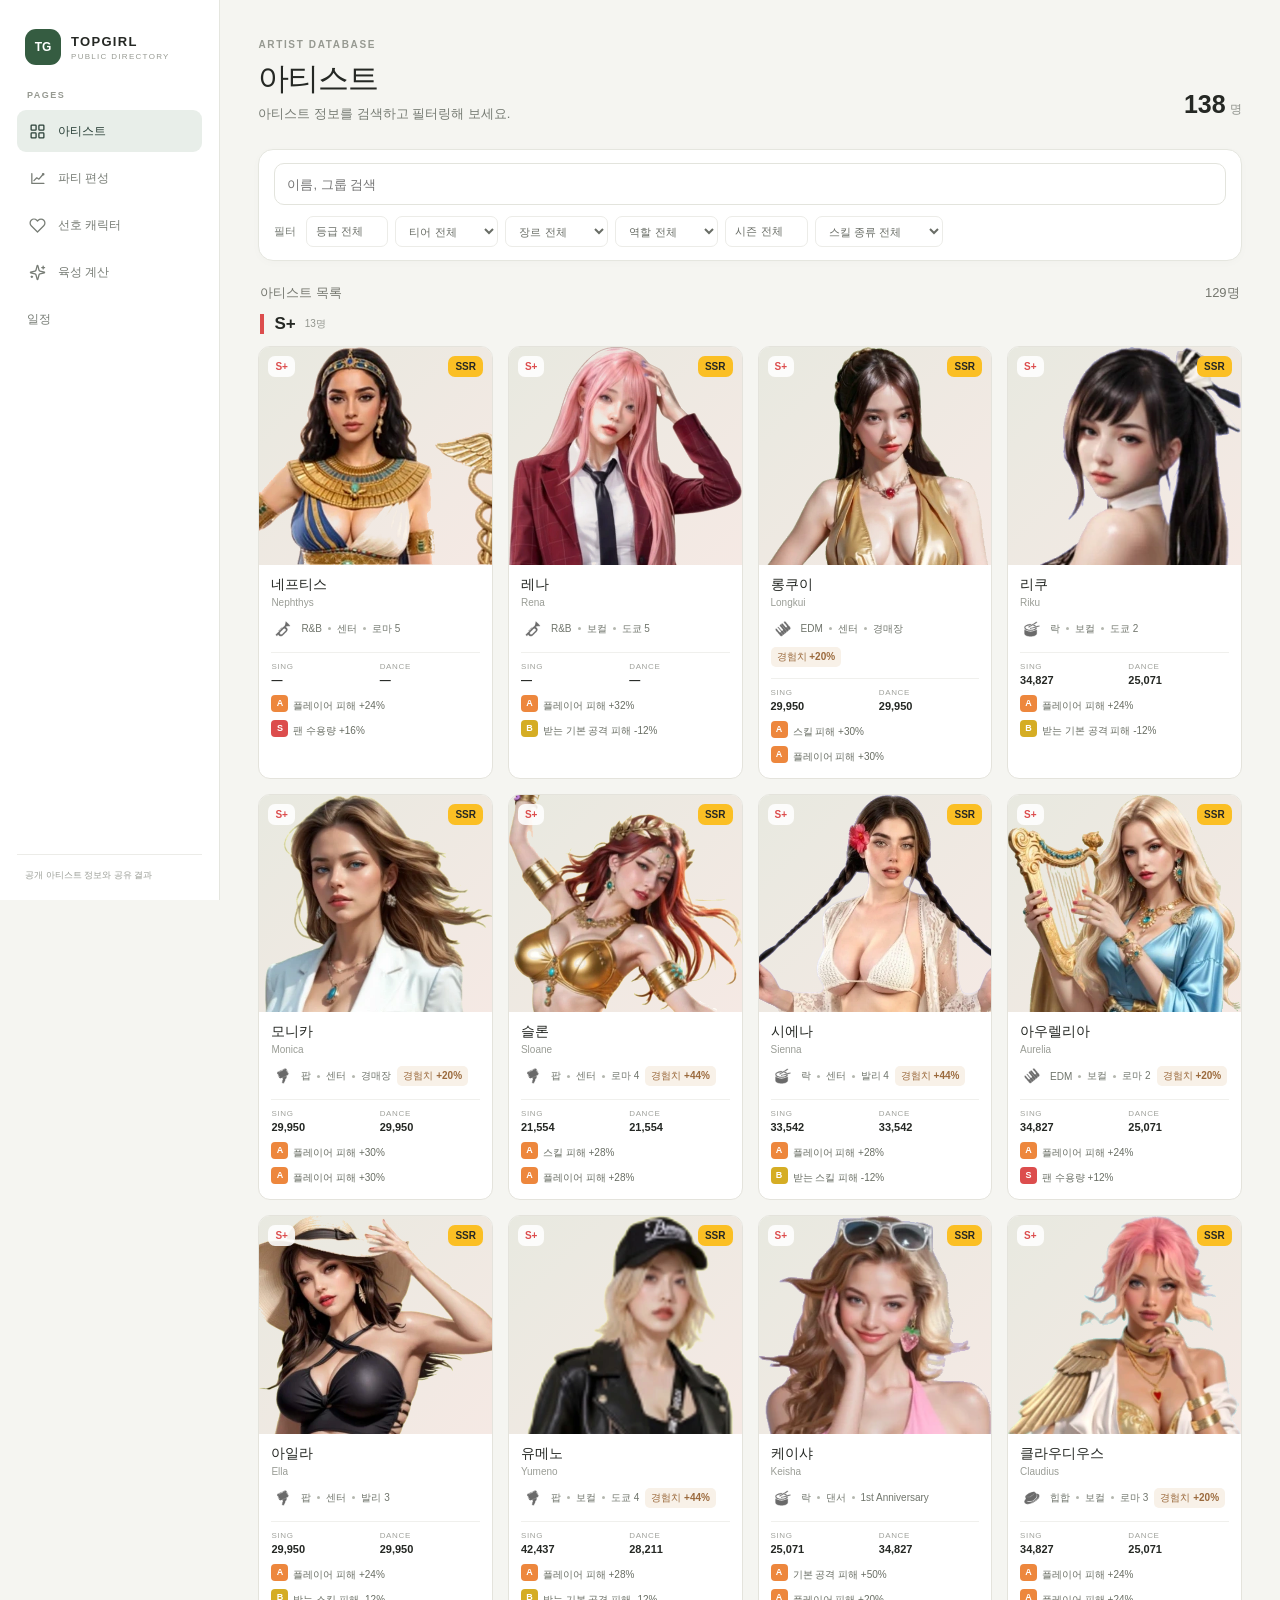
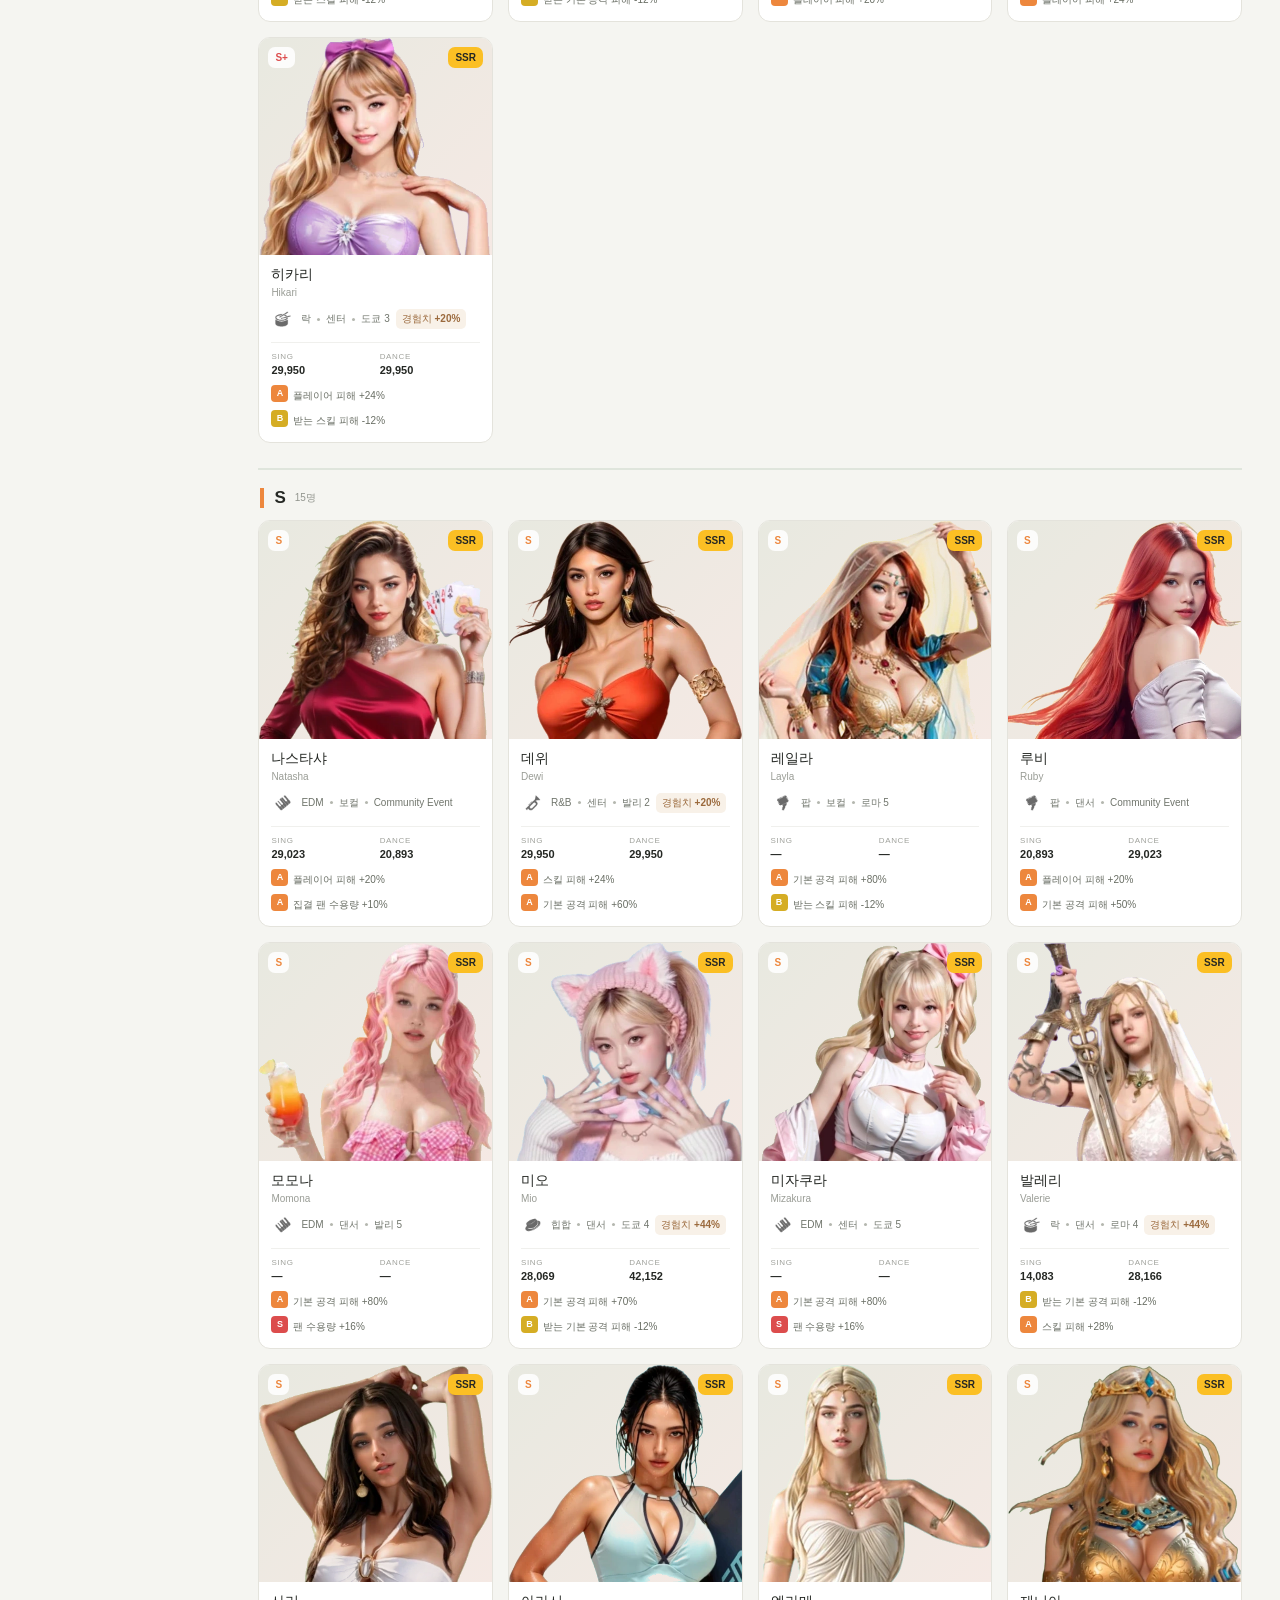
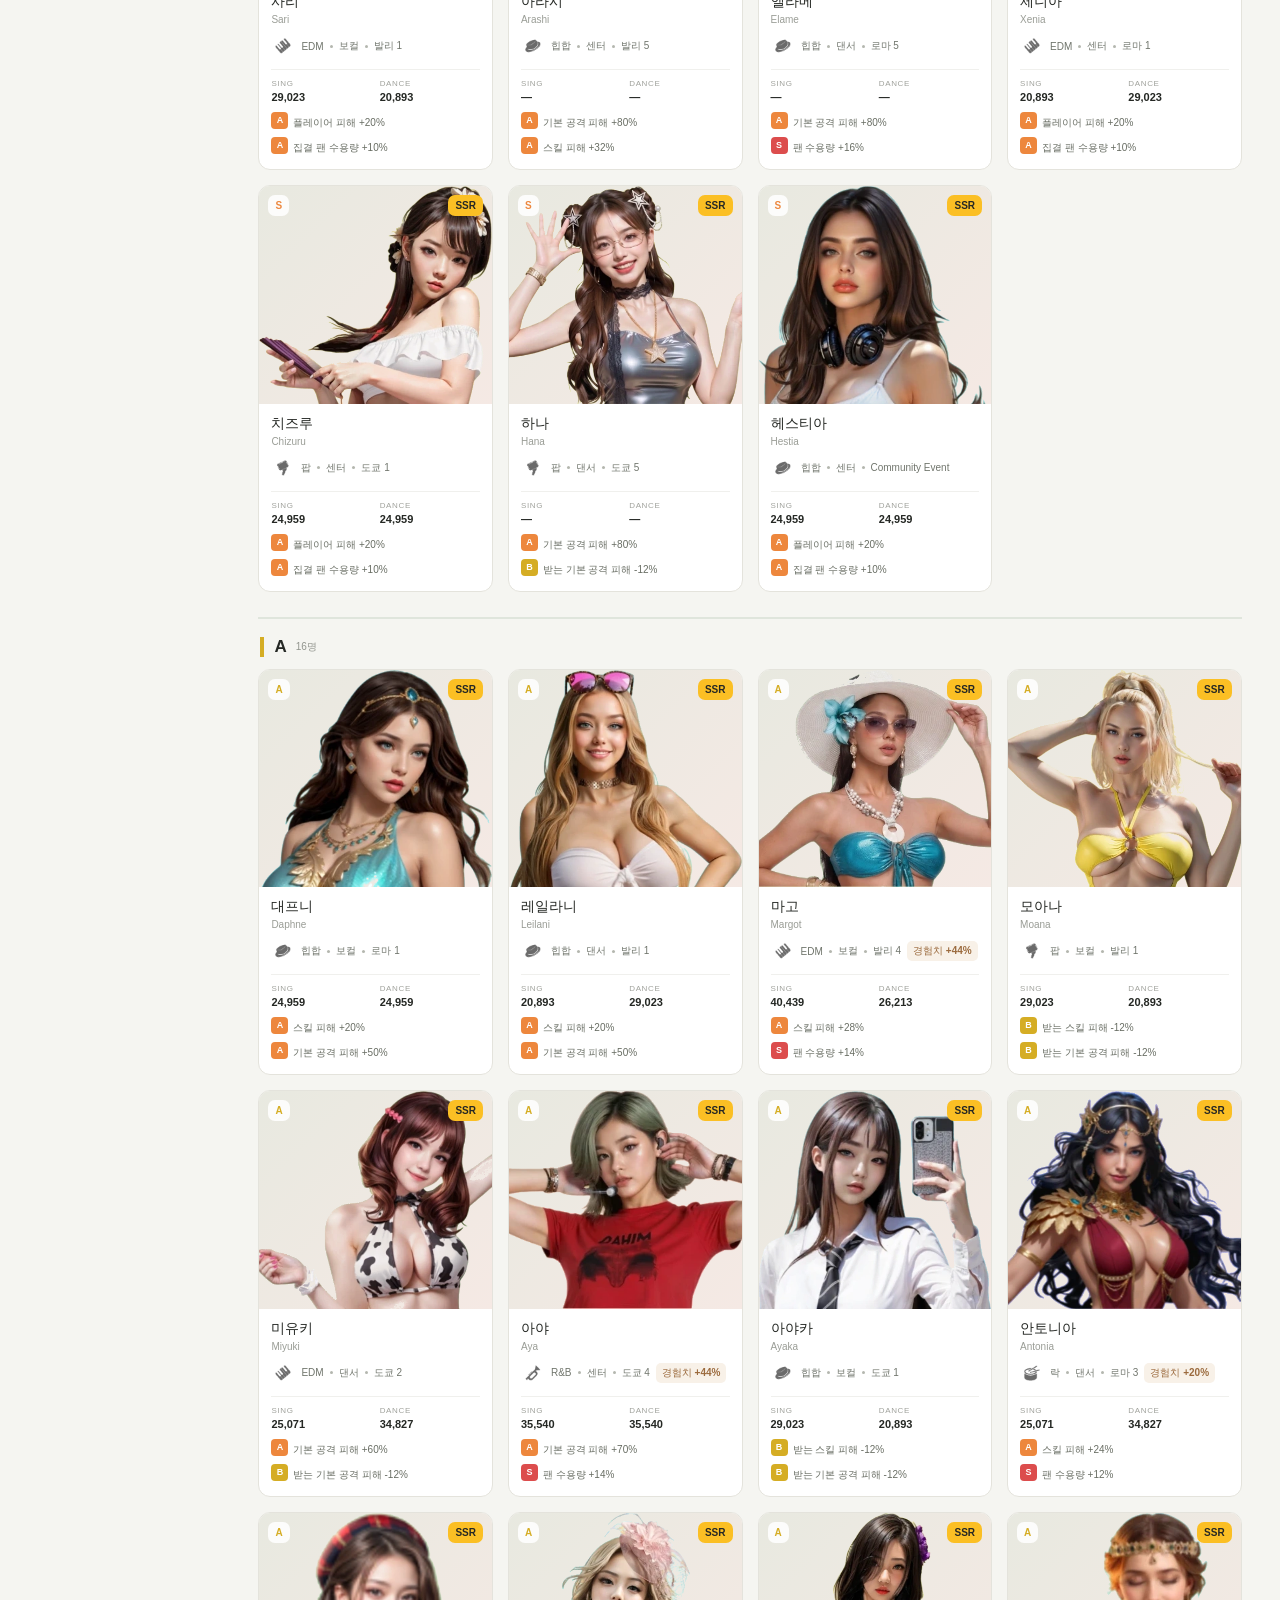
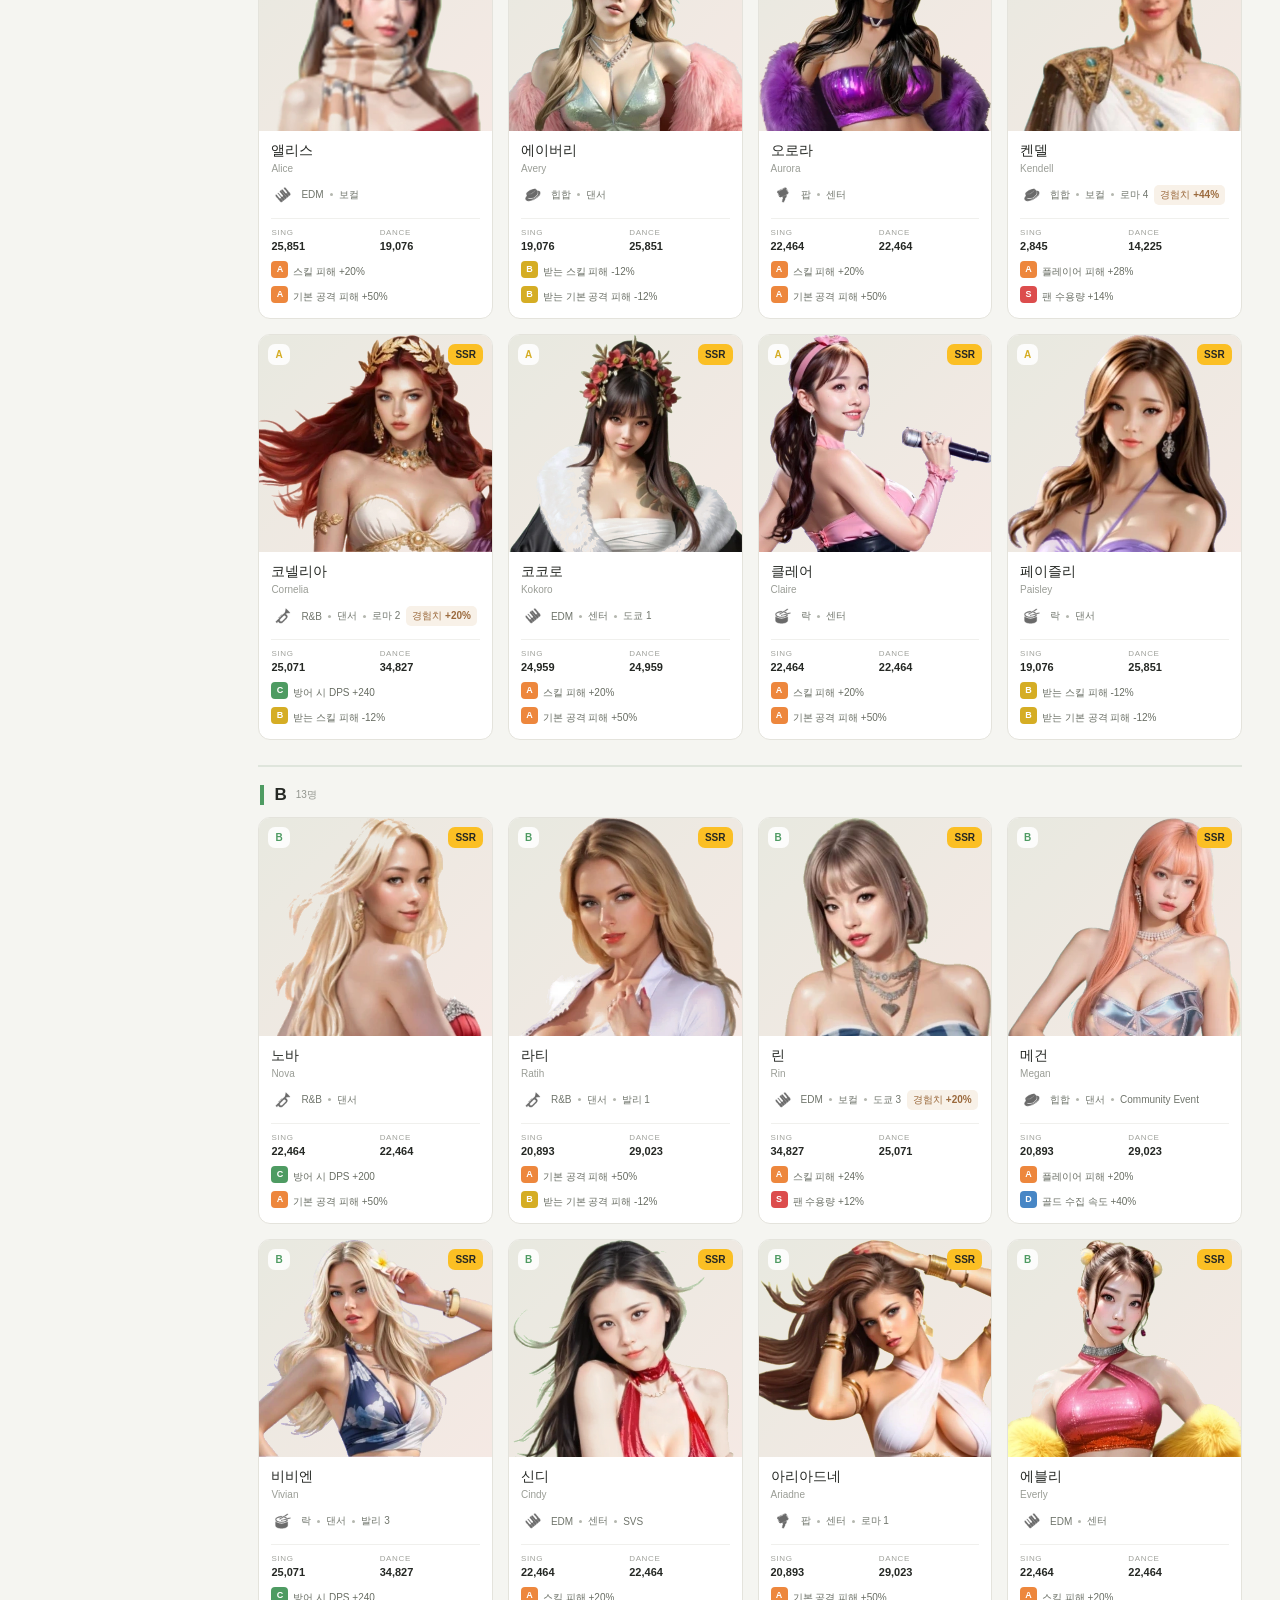
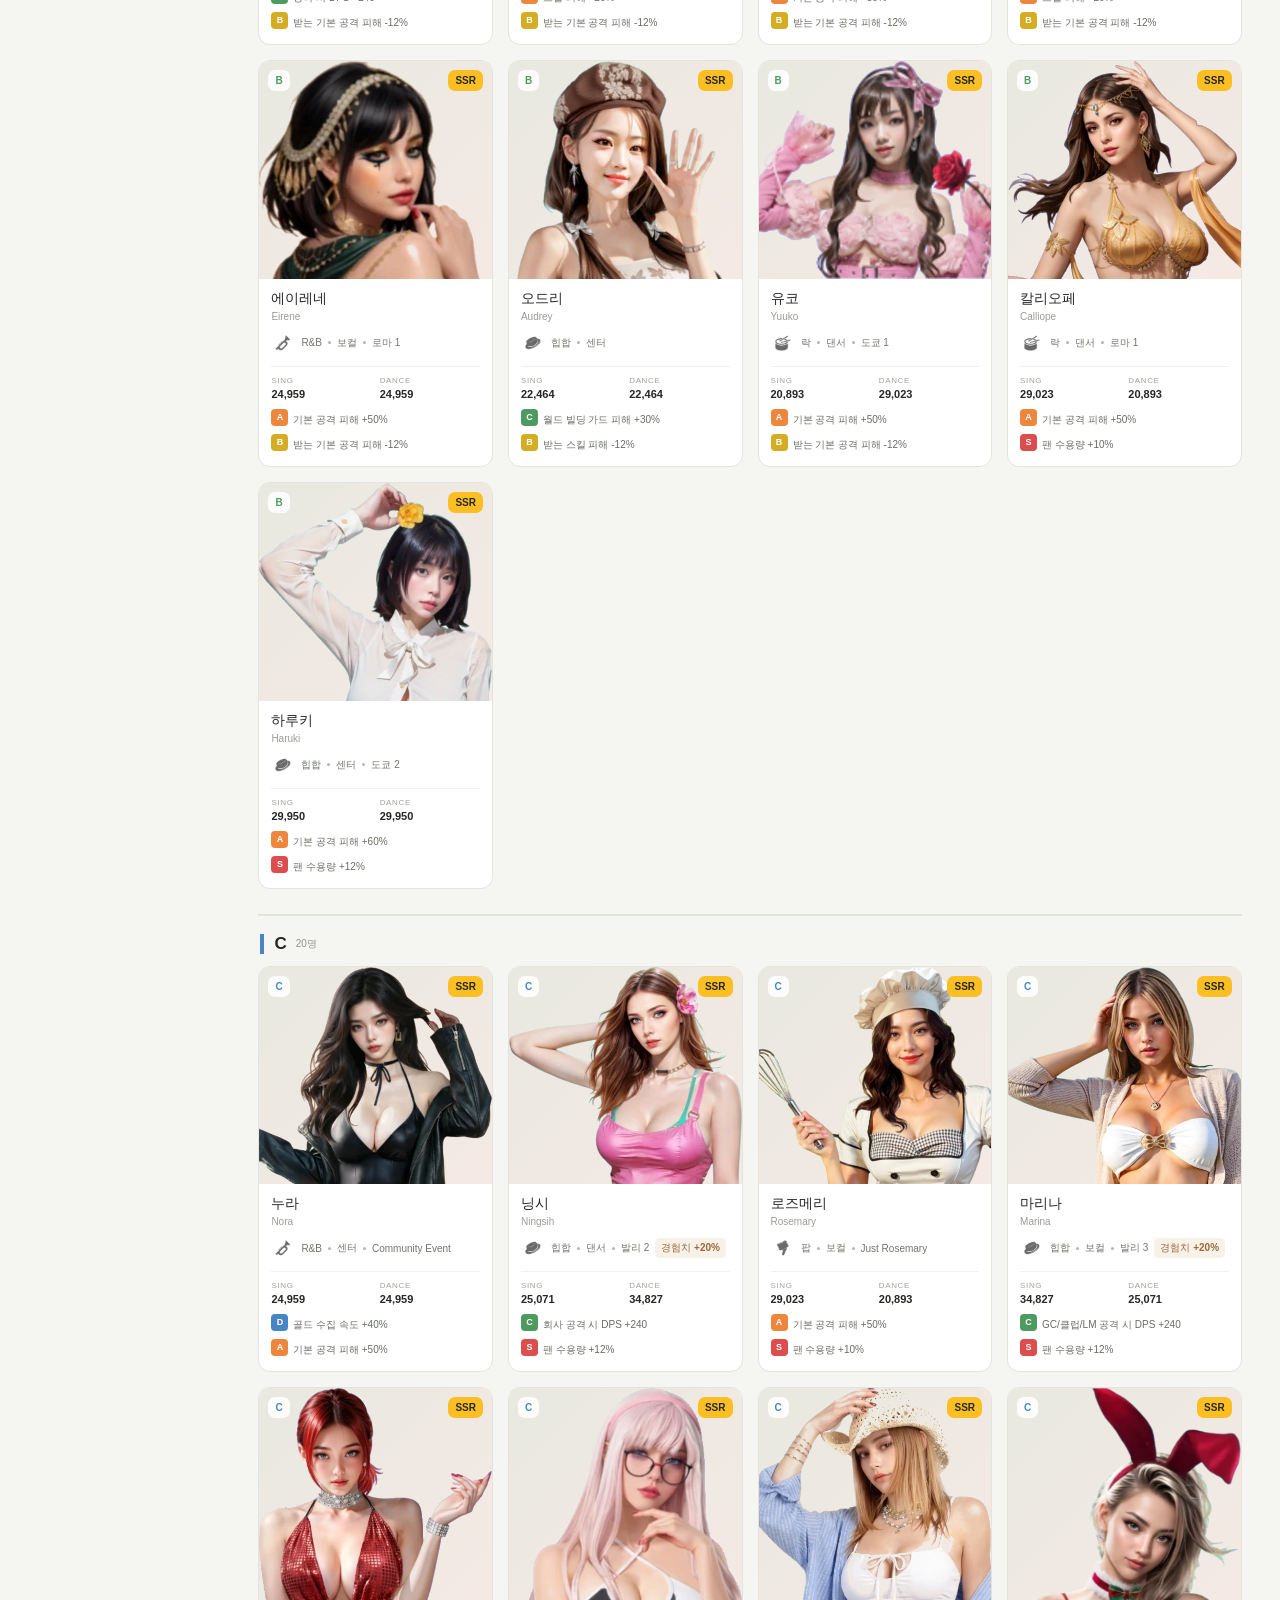
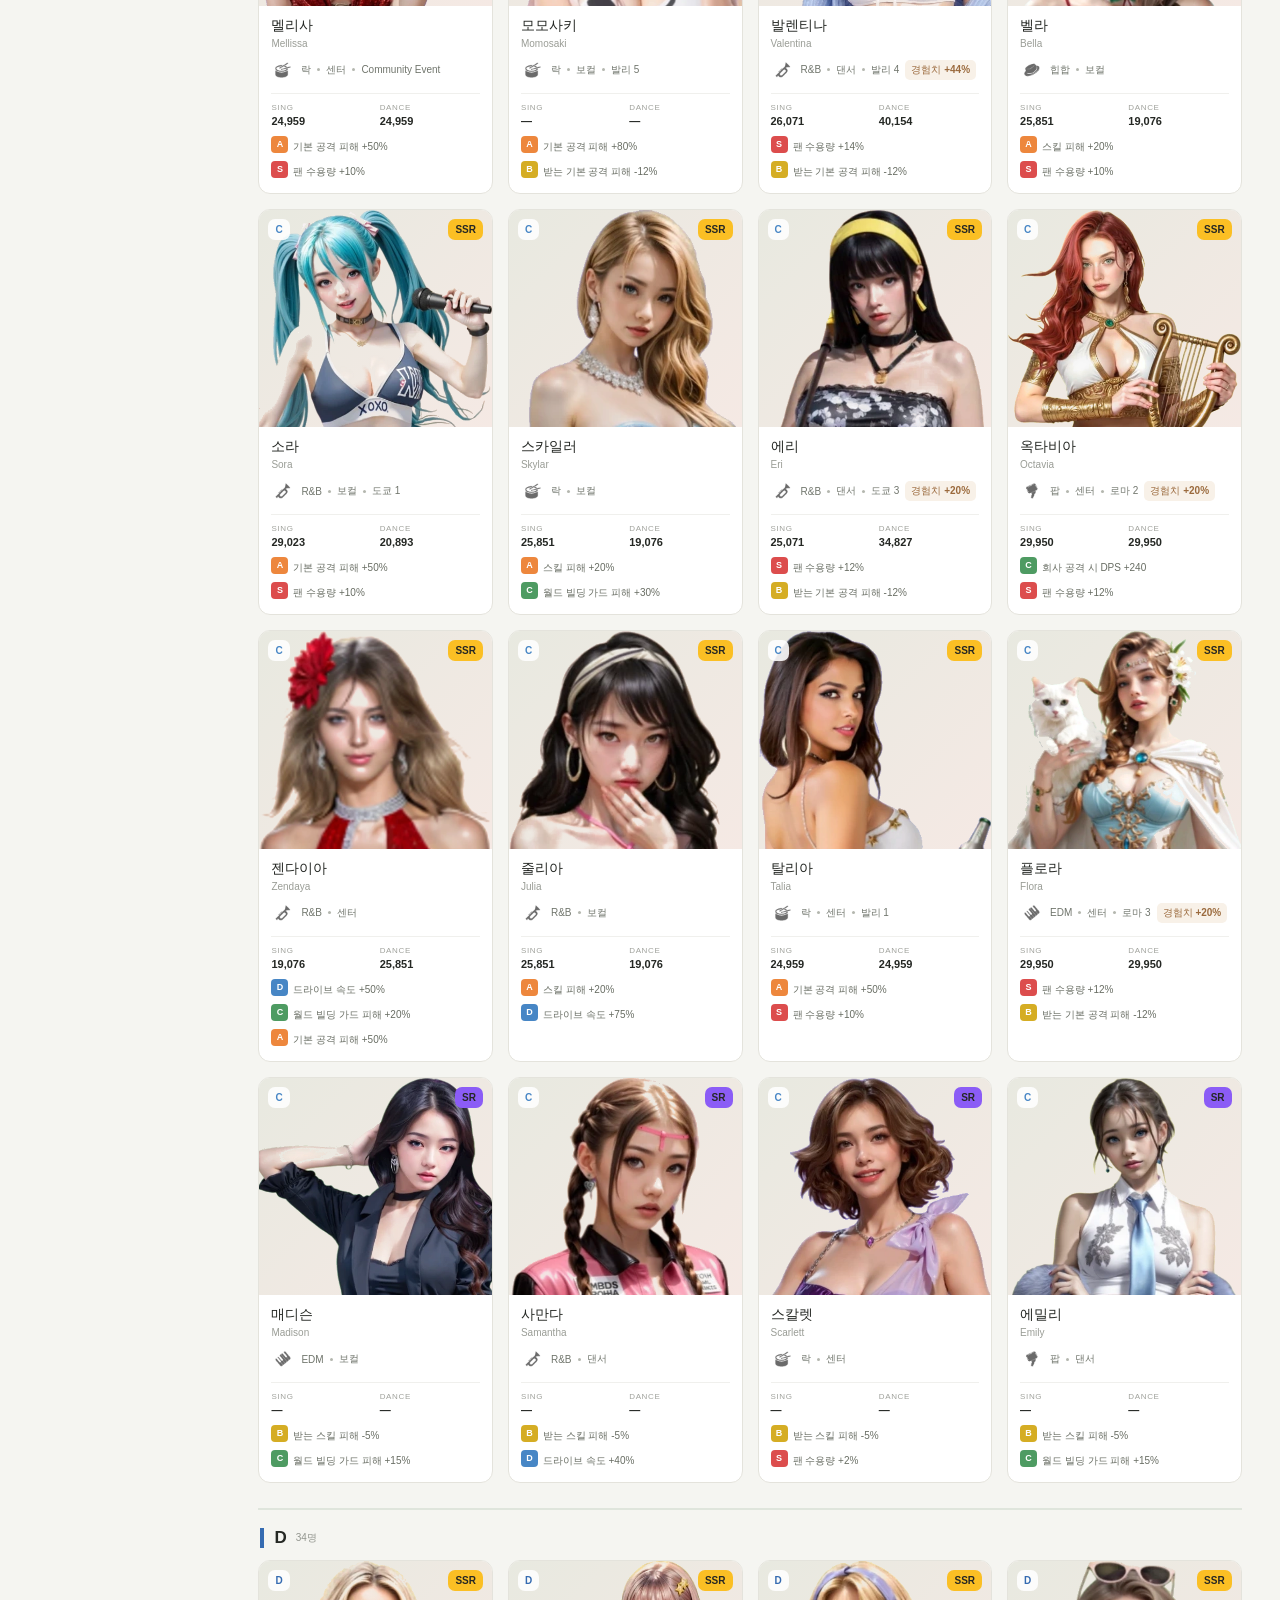
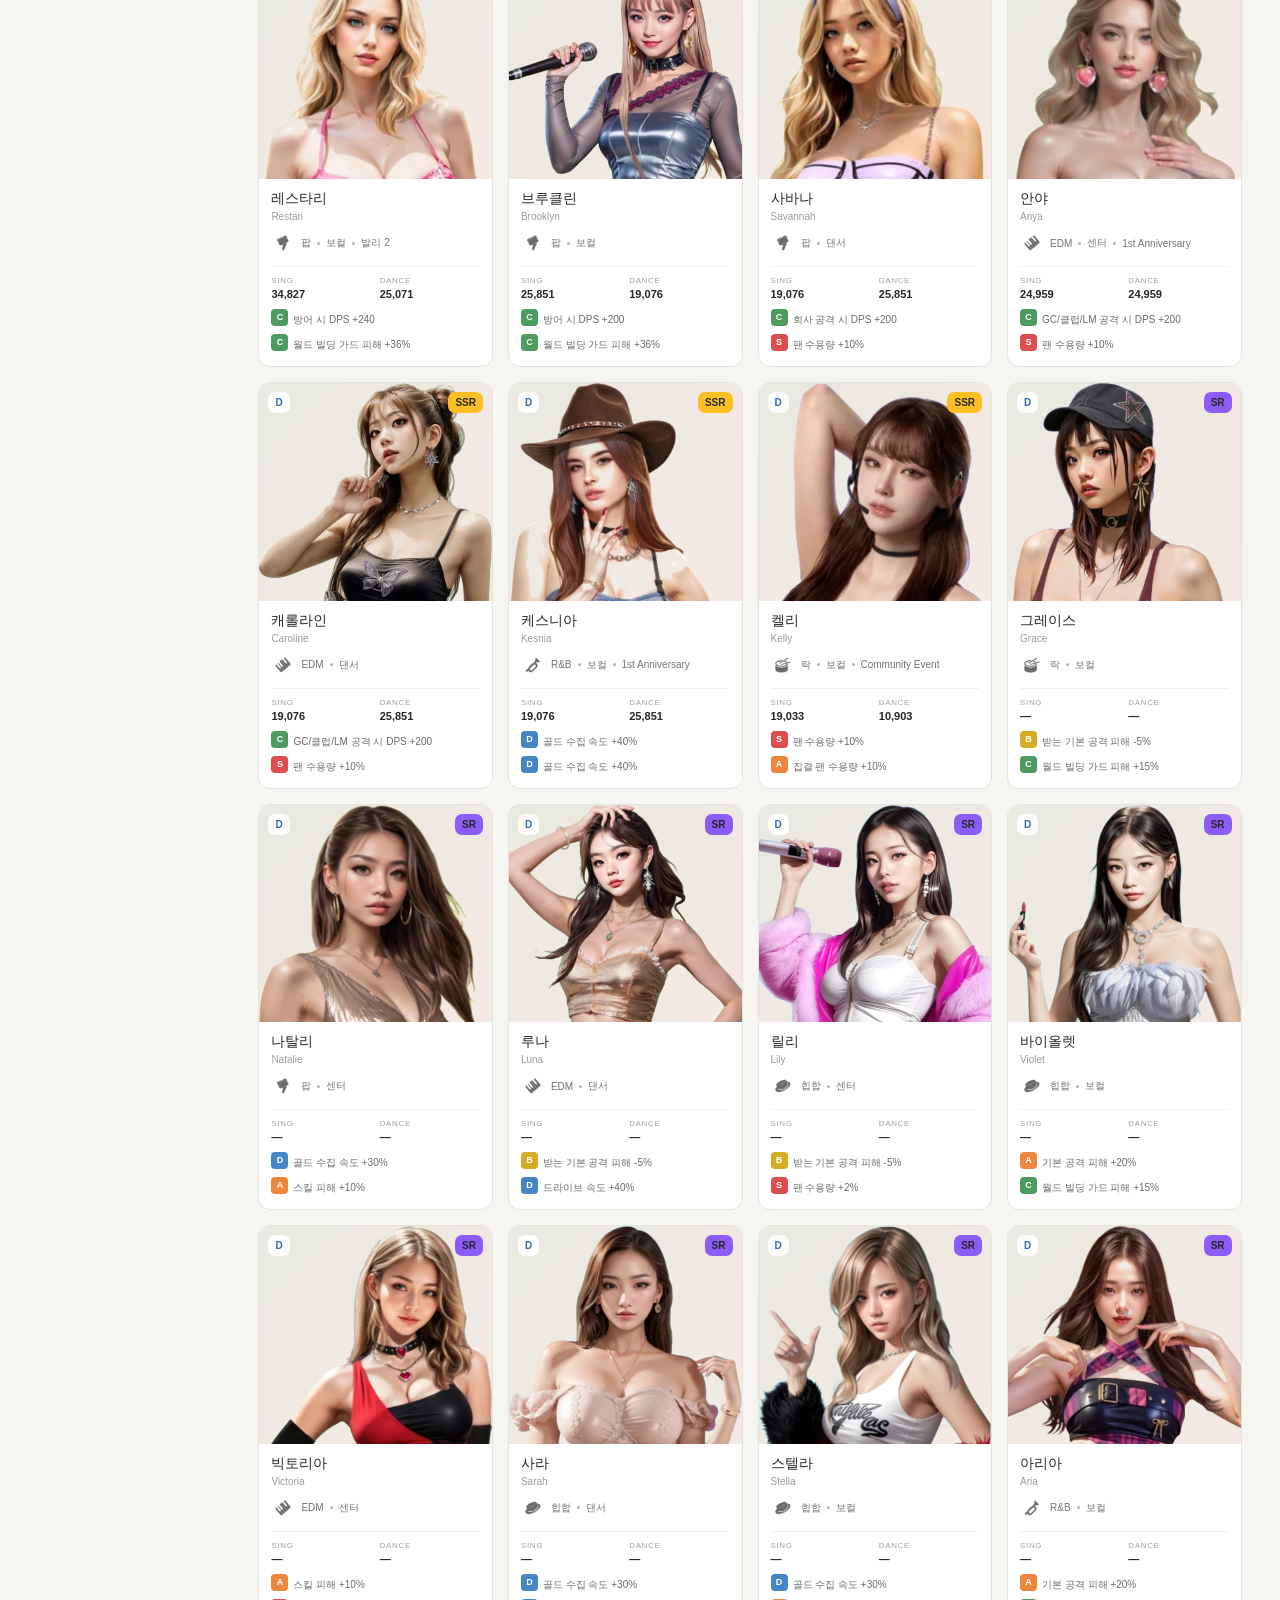
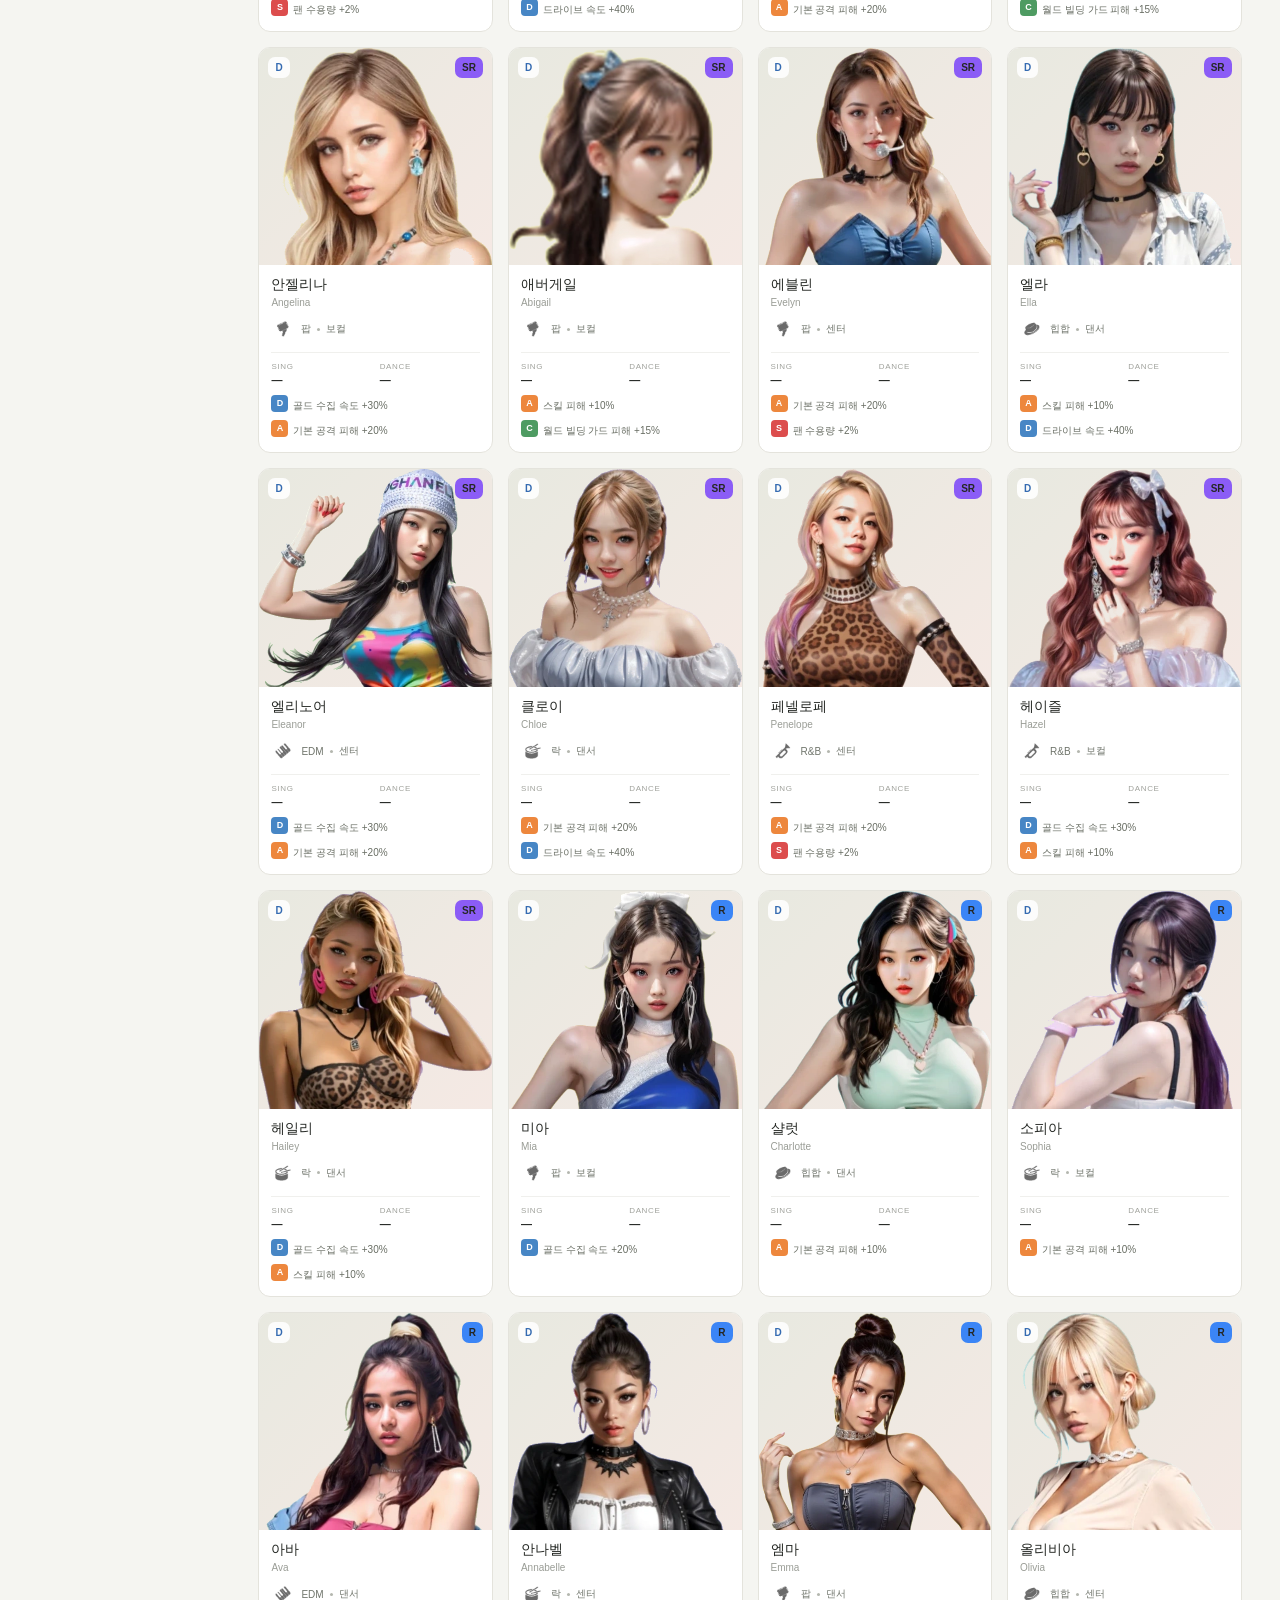
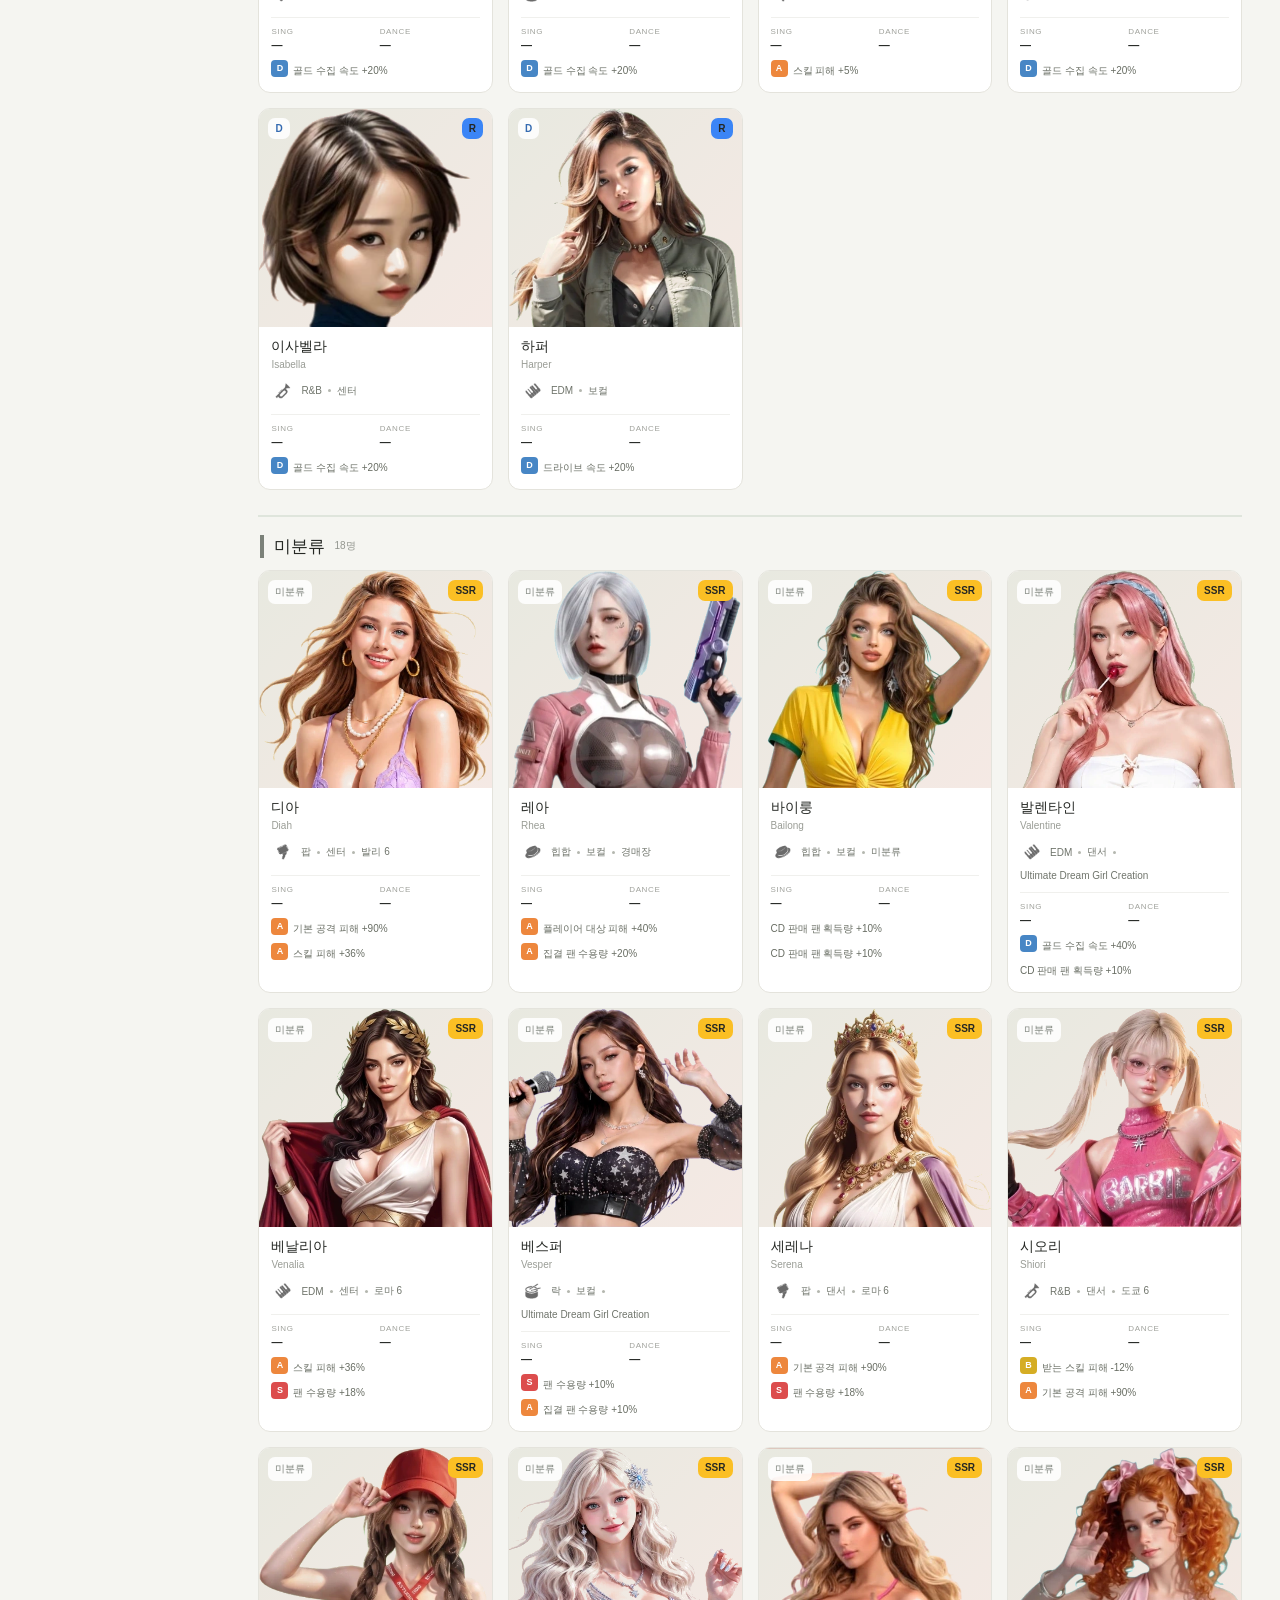
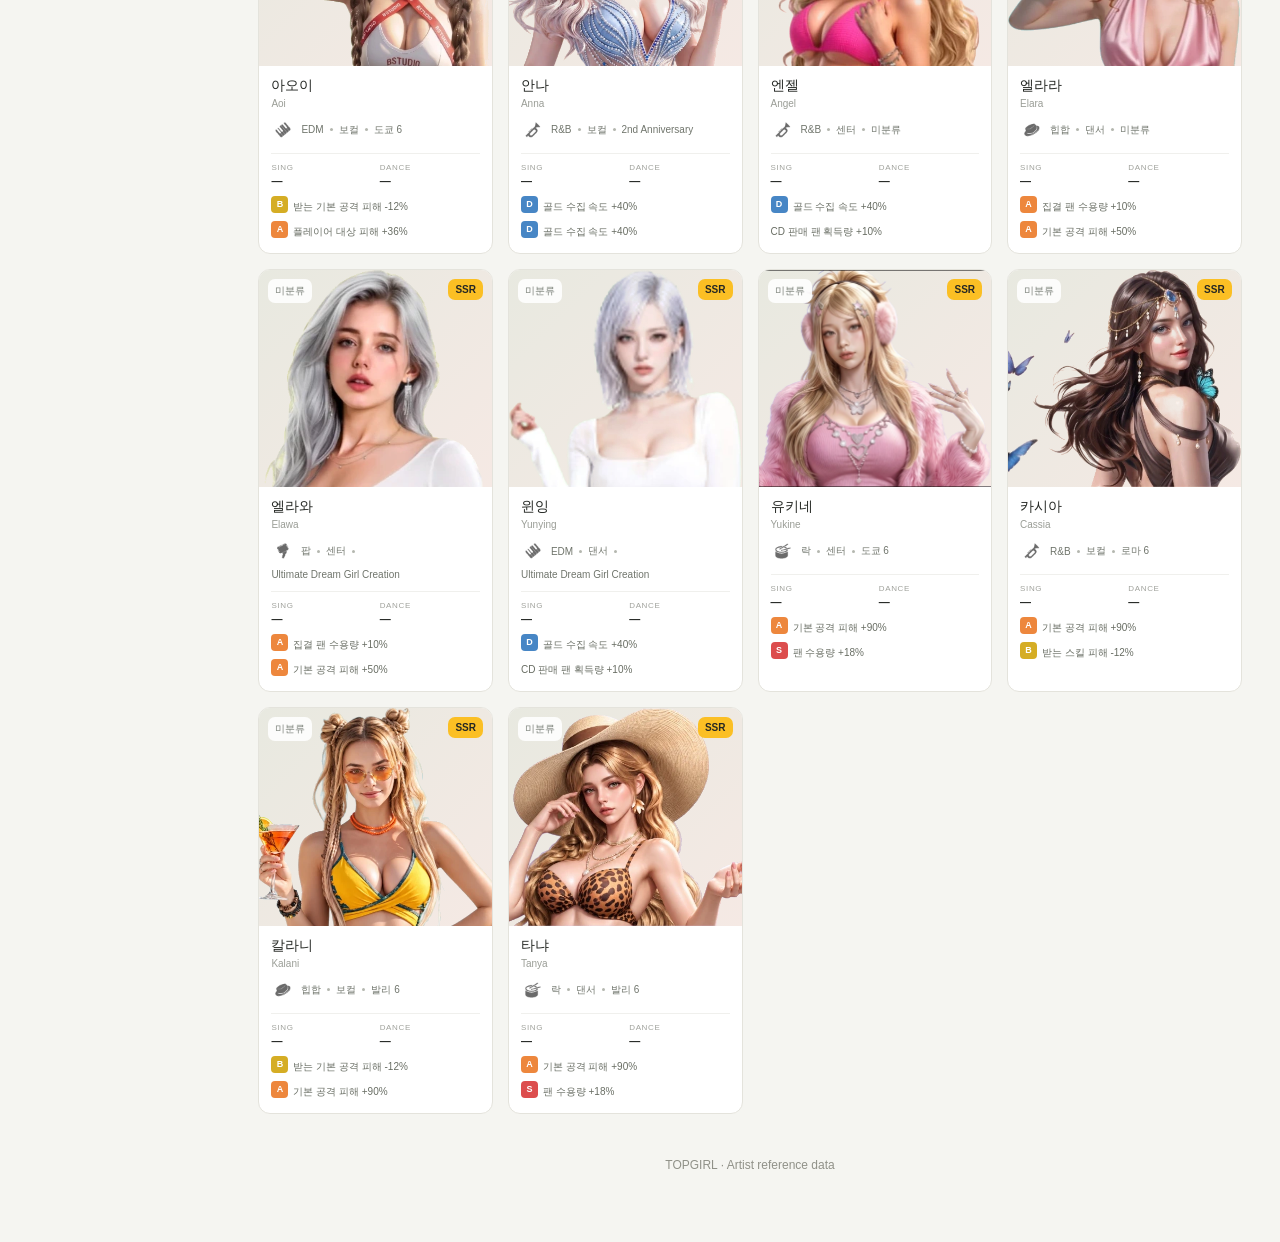
==== index.html @ cf44fccf "Publish read-only event calendar" ====
<!doctype html>
<html lang="ko">
<head>
  <meta charset="utf-8">
  <meta name="viewport" content="width=device-width, initial-scale=1">
  <meta name="theme-color" content="#f5f5f1">
  <title>TOPGIRL · Artist Database</title>
  <link rel="stylesheet" href="./navigation.css">
  <style>
    :root{font-family:Arial,"Malgun Gothic","Apple SD Gothic Neo",sans-serif;color:#252824;background:#f5f5f1;font-synthesis:none}*{box-sizing:border-box}body{margin:0}.shell{max-width:1420px;margin:auto;padding:0 34px 70px}.topbar{height:72px;position:sticky;top:0;z-index:10;background:#fffffff2;backdrop-filter:blur(14px);border-bottom:1px solid #e5e6df;display:flex;align-items:center;justify-content:space-between}.brand{display:flex;gap:11px;align-items:center;color:inherit;text-decoration:none}.mark{display:grid;place-items:center;width:37px;height:37px;border-radius:12px;background:#355c41;color:white;font-weight:800}.brand b{display:block;font-size:14px;letter-spacing:1.6px}.brand small{display:block;color:#989b93;font-size:9px;letter-spacing:1.8px;margin-top:2px}.tag{color:#777c74;font-size:11px}.heading{display:flex;align-items:end;justify-content:space-between;padding:39px 0 26px}.eyebrow{color:#969991;font-size:10px;letter-spacing:1.65px;font-weight:700}h1{font-size:31px;letter-spacing:-1.2px;margin:8px 0 5px}.sub{margin:0;color:#777c74;font-size:13px}.count{font-size:12px;color:#8f928c;padding-bottom:4px}.count b{font-size:25px;color:#252824;margin-right:4px}.filters{background:white;border:1px solid #e5e6df;border-radius:15px;padding:13px 15px;box-shadow:0 2px 10px #1a281c05}.search{height:42px;width:100%;padding:0 12px;border:1px solid #e3e4dd;border-radius:10px;color:#343831;font:inherit;font-size:13px}.filter-row{display:flex;align-items:center;gap:7px;flex-wrap:wrap;margin-top:11px}.filter-title{color:#777c75;font-size:11px;margin-right:3px}.filter-select{min-height:31px;padding:0 24px 0 9px;border:1px solid #ecece8;border-radius:7px;background:#fff;color:#696d66;font:inherit;font-size:11px;max-width:180px}.filter-select.has-value{border-color:#bccbc0;background:#f7faf7;color:#345e40}.multi{position:relative}.multi summary{list-style:none;cursor:pointer;min-height:31px;padding:7px 24px 6px 9px;border:1px solid #ecece8;border-radius:7px;background:white;color:#696d66;font-size:11px;white-space:nowrap}.multi summary::-webkit-details-marker{display:none}.multi[open] summary,.multi.changed summary{border-color:#bccbc0;background:#f7faf7;color:#345e40}.menu{position:absolute;top:36px;left:0;z-index:5;width:205px;max-height:340px;overflow:auto;padding:8px;background:white;border:1px solid #e5e6df;border-radius:10px;box-shadow:0 10px 25px #20282020}.menu-head{display:flex;justify-content:space-between;align-items:center;padding:4px 4px 8px;border-bottom:1px solid #eee;color:#777;font-size:11px}.menu-head button{border:0;background:none;color:#55745b;font:inherit;cursor:pointer}.menu label{display:flex;gap:8px;align-items:center;padding:7px 5px;font-size:12px;cursor:pointer}.menu input{accent-color:#446e4b}.dot{width:8px;height:8px;border-radius:50%}.results{display:flex;justify-content:space-between;color:#75776f;font-size:13px;padding:23px 2px 12px}.tier-section+.tier-section{margin-top:25px;padding-top:18px;border-top:2px solid #dfe5dc}.tier-title{display:flex;align-items:center;gap:9px;margin:0 2px 12px;padding-left:10px;border-left:4px solid var(--tier);font-size:17px}.tier-title small{font-size:10px;color:#92958e;font-weight:400}.grid{display:grid;grid-template-columns:repeat(4,minmax(0,1fr));gap:12px}.card{cursor:pointer;overflow:hidden;border:1px solid #e4e3dc;border-radius:12px;background:#fff;transition:transform .16s,box-shadow .16s}.card:hover{transform:translateY(-2px);box-shadow:0 7px 18px #26352b18}.portrait{height:178px;position:relative;background:linear-gradient(135deg,#e8e9e0,#f5e9e4);display:grid;place-items:center;overflow:hidden}.portrait img{width:100%;height:100%;object-fit:cover;object-position:center 30%}.placeholder{font-size:52px;font-weight:700;color:#7c8577}.picture-badges{position:absolute;left:9px;top:9px;right:9px;display:flex;justify-content:space-between;align-items:start}.badge{font-size:10px;font-weight:700;padding:5px 7px;border-radius:7px;background:#ffffffdf;color:#42483f}.rank{color:#252724}.info{padding:11px 12px 13px}.name{font-weight:750;font-size:14px;margin:0}.english{color:#9a9d96;font-size:10px;margin-top:3px}.meta{display:flex;flex-wrap:wrap;gap:6px;align-items:center;margin-top:9px;color:#70756c;font-size:10px}.meta i{width:3px;height:3px;border-radius:50%;background:#b4b7af}.meta .exp-bonus{color:#9b6a3d;font-weight:600;background:#f8f1e8;padding:3px 6px;border-radius:5px;white-space:nowrap}.stats{display:grid;grid-template-columns:1fr 1fr;gap:8px;margin-top:11px;padding-top:9px;border-top:1px solid #f0f0ed}.stats small,.stats b{display:block}.stats small{font-size:8px;color:#a0a29c;letter-spacing:.08em}.stats b{font-size:11px;margin-top:3px}.skills{min-height:0;margin-top:7px;color:#686d63;font-size:10px;line-height:1.45}.skills span{display:block;margin-top:4px}.empty,.loading,.error{padding:60px 10px;text-align:center;color:#76786f}.modal{position:fixed;inset:0;background:#151a166e;display:none;place-items:center;padding:20px;z-index:20;backdrop-filter:blur(3px)}.modal.open{display:grid}.dialog{position:relative;background:white;border-radius:18px;max-width:520px;width:100%;max-height:90vh;overflow:auto;padding:24px;box-shadow:0 18px 70px #131f1738}.detail-hero{display:flex;align-items:center;gap:12px;padding:8px 25px 18px 0;border-bottom:1px solid #e4e3dc}.detail-hero .portrait{width:58px;height:58px;flex:none;border-radius:50%}.detail .english{font-size:11px}.detail{min-width:0}.detail h2{font-size:21px;margin:5px 0 1px}.detail-rank{margin-left:auto;border-radius:7px;padding:6px 9px;font-size:11px;font-weight:800}.close{position:absolute;right:15px;top:15px;border:0;background:#f2f3ef;width:33px;height:33px;border-radius:50%;font-size:19px;cursor:pointer;z-index:1}.detail-grid{display:grid;grid-template-columns:repeat(3,1fr);gap:9px;margin:16px 0}.detail-item{background:#f7f7f4;border-radius:8px;padding:9px}.detail-item small,.detail-item b{display:block}.detail-item small{font-size:9px;color:#92958e}.detail-item b{font-size:11px;margin-top:5px;overflow-wrap:anywhere}.detail-skills h3{font-size:12px;margin:17px 0 8px}.skill-row{padding:9px 0;border-top:1px solid #f0f0ed;font-size:11px}.skill-row small{display:block;color:#969991;font-size:9px;margin-top:5px}.footer{text-align:center;color:#909188;font-size:12px;margin-top:44px}@media(max-width:850px){.grid{grid-template-columns:repeat(3,minmax(0,1fr))}.portrait{height:165px}}@media(max-width:580px){.shell{padding:0 16px 50px}.topbar{height:68px}.tag{font-size:10px}.heading{padding:28px 0 20px}h1{font-size:29px}.filter-row{gap:6px}.grid{grid-template-columns:repeat(2,minmax(0,1fr));gap:9px}.portrait{height:152px}.info{padding:10px}.name{font-size:13px}.dialog{padding:18px}.detail-grid{grid-template-columns:repeat(2,1fr)}}
  </style>
  <style>
    .grid{gap:15px}
    .portrait{height:clamp(145px,17vw,225px)}
    .portrait img{object-position:center center}
    @media(min-width:1500px){.grid{grid-template-columns:repeat(5,minmax(0,1fr))}}
    @media(max-width:1180px){.grid{grid-template-columns:repeat(3,minmax(0,1fr))}}
    @media(max-width:600px){.grid{grid-template-columns:repeat(2,minmax(0,1fr));gap:9px}.portrait{height:clamp(138px,48vw,220px)}}
  </style>
<style>.meta .genre-icon{width:24px;height:24px;object-fit:contain;filter:brightness(0) saturate(100%) opacity(.62);flex:none}.detail-genre{display:flex;align-items:center;gap:8px}.detail-genre img{width:28px;height:28px;object-fit:contain;filter:brightness(0) saturate(100%) opacity(.62);flex:none}.skill-line{display:flex!important;align-items:center;gap:5px;line-height:17px}.skill-line>span{line-height:17px}.skill-tier{display:inline-grid;place-items:center;align-self:center;flex:0 0 17px;min-width:17px;width:17px;height:17px;margin:0;padding:0;border-radius:4px;color:#fff;font-size:9px;line-height:1;font-weight:800}.skill-row>b{display:flex;align-items:center;gap:6px}</style></head>
<body>
  <div class="pages-layout">
  <aside class="pages-sidebar"><a class="pages-brand" href="./"><span class="pages-brand-mark">TG</span><span><b>TOPGIRL</b><small>PUBLIC DIRECTORY</small></span></a><div class="pages-nav-label">PAGES</div><nav class="pages-nav" aria-label="페이지"><a class="active" href="./" aria-current="page"><span class="pages-nav-icon"><svg viewBox="0 0 24 24"><rect x="3" y="3" width="7" height="7" rx="1"/><rect x="14" y="3" width="7" height="7" rx="1"/><rect x="3" y="14" width="7" height="7" rx="1"/><rect x="14" y="14" width="7" height="7" rx="1"/></svg></span>아티스트</a><a href="./party-result.html"><span class="pages-nav-icon"><svg viewBox="0 0 24 24"><path d="M4 19V5M4 19h17M7 15l4-4 3 2 6-7"/><circle cx="20" cy="6" r="1"/></svg></span>파티 편성</a><a href="./favorites.html"><span class="pages-nav-icon"><svg viewBox="0 0 24 24"><path d="M20.84 4.61a5.5 5.5 0 0 0-7.78 0L12 5.67l-1.06-1.06a5.5 5.5 0 0 0-7.78 7.78l1.06 1.06L12 21.23l7.78-7.78 1.06-1.06a5.5 5.5 0 0 0 0-7.78z"/></svg></span>선호 캐릭터</a><a href="./level-plan.html"><span class="pages-nav-icon"><svg viewBox="0 0 24 24"><path d="M9.937 15.5A2 2 0 0 0 8.5 14.063l-6.135-1.582a.5.5 0 0 1 0-.962L8.5 9.936A2 2 0 0 0 9.937 8.5l1.582-6.135a.5.5 0 0 1 .963 0L14.063 8.5A2 2 0 0 0 15.5 9.937l6.135 1.581a.5.5 0 0 1 0 .964L15.5 14.063a2 2 0 0 0-1.437 1.437l-1.582 6.135a.5.5 0 0 1-.963 0zM20 3v4M22 5h-4M4 17v2M5 18H3"/></svg></span>육성 계산</a></nav><div class="pages-sidebar-note">공개 아티스트 정보와 공유 결과</div></aside>
  <main class="shell">
    <section class="heading"><div><div class="eyebrow">ARTIST DATABASE</div><h1>아티스트</h1><p class="sub">아티스트 정보를 검색하고 필터링해 보세요.</p></div><div class="count"><b id="count">—</b>명</div></section>
    <section class="filters" aria-label="아티스트 필터"><input class="search" id="query" type="search" placeholder="이름, 그룹 검색" aria-label="이름 또는 그룹 검색"><div class="filter-row"><span class="filter-title">필터</span><details class="multi" id="rank-filter"><summary>등급 전체</summary><div class="menu" id="rank-options"></div></details><select class="filter-select" id="tier"><option value="">티어 전체</option></select><select class="filter-select" id="genre"><option value="">장르 전체</option></select><select class="filter-select" id="role"><option value="">역할 전체</option></select><details class="multi" id="season-filter"><summary>시즌 전체</summary><div class="menu" id="season-options"></div></details><select class="filter-select" id="skill"><option value="">스킬 종류 전체</option></select></div></section>
    <div class="results"><span>아티스트 목록</span><span id="result-count"></span></div><div id="status" class="loading">목록을 불러오는 중…</div><div id="grid"></div>
    <footer class="footer">TOPGIRL · Artist reference data</footer>
  </main>
  <div class="modal" id="modal" role="dialog" aria-modal="true" aria-label="아티스트 정보"><article class="dialog" id="dialog"></article></div>
  </div>
  <script>
    const $=s=>document.querySelector(s);let artists=[];if(!document.querySelector('.pages-nav a[href="./calendar.html"]'))document.querySelector(".pages-nav")?.insertAdjacentHTML("beforeend",'<a href="./calendar.html">일정</a>');
    const tierOrder={"S+":0,S:1,A:2,B:3,C:4,D:5},rankOrder={UR:0,SSR:1,SR:2,R:3},tierColors={"S+":"#dc4d4d",S:"#ed873d",A:"#d5ad24",B:"#4e9b62",C:"#4786c5",D:"#356bb1"},rankColors={UR:"#ff6b6b",SSR:"#fbbf24",SR:"#8b5cf6",R:"#3b85f6"};
    const skillTiers={gold_gathering_speed_increase:"D",drive_speed_increase:"D",basic_attack_damage_reduction:"B",skill_damage_reduction:"B",conditional_dps:"C",skill_damage_increase:"A",world_building_guard_damage_increase:"C",rally_fan_capacity_increase:"A",fan_capacity_increase:"S",player_damage_increase:"A",basic_attack_damage_increase:"A"},skillTierColors={S:"#dc4d4d",A:"#ed873d",B:"#d5ad24",C:"#4e9b62",D:"#4786c5"};
    const genreLabels={Pop:"팝",Rock:"락",EDM:"EDM","Hip Hop":"힙합","R&B":"R&B"},genreIconFiles={Pop:"pop.png",Rock:"rock.png",EDM:"edm.png","Hip Hop":"hip-hop.png","R&B":"r-and-b.png"},specialtyLabels={"Augmentation dommage":"피해 증가","Dommage réduction":"피해 감소","Solo car":"단독 차량",Mixte:"혼합","HQ defense":"본부 방어",Rassemblement:"집결","Vitesse de conduite":"운전 속도","Économie":"경제"};
    const experienceBonusByName={"Kasha":20,"Longkui":20,"Monica":20,"Dewi":20,"Lestari":20,"Ningsih":20,"Isla":20,"Marina":20,"Vivienne":20,"Margot":44,"Sienna":44,"Valentina":44,"Aurelia":20,"Cornelia":20,"Octavia":20,"Antonia":20,"Claudius":20,"Flora":20,"Kendell":44,"Sloane":44,"Valerie":44,"Eri":20,"Hikari":20,"Rin":20,"Aya":44,"Mio":44,"Yumeno":44};
    const esc=s=>String(s??'').replace(/[&<>"']/g,c=>({'&':'&amp;','<':'&lt;','>':'&gt;','"':'&quot;',"'":'&#39;'}[c]));
    const skillHtml=s=>{const tier=skillTiers[s.effectType];return`<span class="skill-line">${tier?`<b class="skill-tier" style="background:${skillTierColors[tier]}">${tier}</b>`:''}<span>${esc(s.displayTextKo||'스킬 문구 준비 중')}</span></span>`};
    const normRank=s=>s.startsWith('UR')?'UR':s;
    function displaySeason(value){if(value==='Original'||value==='Universal')return'상시';if(value==='Auction'||value==='Auction House')return'경매장';if(value==='Anniversary')return'1st Anniversary';if(value==='2nd Anniversary'||value==='2nd Anniversary Artist')return'2nd Anniversary';const normalized=value==='Rome3'?'Rome 3':value;const m=normalized.match(/^(Tokyo|Bali|Rome)\s+(\d+)$/);return m?`${{Tokyo:'도쿄',Bali:'발리',Rome:'로마'}[m[1]]} ${m[2]}`:normalized}
    function filterSeason(value){return value==='Anniversary'||value==='2nd Anniversary'||value==='2nd Anniversary Artist'?'Anniversary':displaySeason(value)}
    function sortSeasons(values){const cityOrder={도쿄:0,발리:1,로마:2},special=['Anniversary','경매장','Community Event','Just Rosemary','SVS'];return [...values].sort((a,b)=>{if(a==='상시')return-1;if(b==='상시')return 1;const x=a.match(/^(도쿄|발리|로마) (\d+)$/),y=b.match(/^(도쿄|발리|로마) (\d+)$/);if(x&&y)return Number(x[2])-Number(y[2])||cityOrder[x[1]]-cityOrder[y[1]];if(x)return 1;if(y)return-1;const ai=special.indexOf(a),bi=special.indexOf(b);if(ai!==-1||bi!==-1)return(ai===-1?99:ai)-(bi===-1?99:bi);return a.localeCompare(b,'ko')})}
    function img(a){return a.localImageFile?`<img src="./${esc(a.localImageFile)}" alt="${esc(a.nameKo)}" loading="lazy" onerror="this.remove()">`:`<span class="placeholder">${esc(a.name.slice(0,1))}</span>`}
    function seasonOptions(){return sortSeasons([...new Set(artists.map(a=>filterSeason(a.season)))])}
    function loadSavedSeasons(options){try{const saved=localStorage.getItem('topgirl-pages-season-filter-v1');if(saved===null)return options;const parsed=JSON.parse(saved);return Array.isArray(parsed)?parsed.filter(value=>options.includes(value)):options}catch{return options}}
    function fillSelect(id,values,label,order){const el=$(id);values.forEach(v=>{const o=document.createElement('option');o.value=v;o.textContent=label?label(v):v;el.append(o)});if(order)el.dataset.order='true'}
    function multiMenu(id,values,display,colors,selectedValues=values){const menu=$(`#${id}`);const title=id==='rank-options'?'표시할 등급':'표시할 시즌';menu.innerHTML=`<div class="menu-head"><span>${title}</span><button type="button" data-all>${selectedValues.length===values.length?'전체 해제':'전체 선택'}</button></div>`+values.map(v=>`<label><input type="checkbox" value="${esc(v)}" ${selectedValues.includes(v)?'checked':''}>${colors?`<i class="dot" style="background:${colors[v]}"></i>`:''}${esc(display?display(v):v)}</label>`).join('');menu.querySelector('[data-all]').onclick=()=>{const boxes=[...menu.querySelectorAll('input')],all=boxes.every(x=>x.checked);boxes.forEach(x=>x.checked=!all);menu.querySelector('[data-all]').textContent=all?'전체 선택':'전체 해제';updateMultiLabel(id)};menu.querySelectorAll('input').forEach(x=>x.onchange=()=>{menu.querySelector('[data-all]').textContent=[...menu.querySelectorAll('input')].every(y=>y.checked)?'전체 해제':'전체 선택';updateMultiLabel(id)});}
    function updateMultiLabel(id,persist=true,rerender=true){const detail=$(`#${id==='rank-options'?'rank-filter':'season-filter'}`),boxes=[...$(`#${id}`).querySelectorAll('input')],selected=boxes.filter(x=>x.checked).length;detail.classList.toggle('changed',selected!==boxes.length);detail.querySelector('summary').textContent=selected===boxes.length?(id==='rank-options'?'등급 전체':'시즌 전체'):selected===0?(id==='rank-options'?'등급 선택':'시즌 선택'):`${id==='rank-options'?'등급':'시즌'} ${selected}개`;if(id==='season-options'&&persist){try{localStorage.setItem('topgirl-pages-season-filter-v1',JSON.stringify(boxes.filter(x=>x.checked).map(x=>x.value)))}catch{}}if(rerender)render()}
    function picked(id){return [...$(`#${id}`).querySelectorAll('input:checked')].map(x=>x.value)}
    function sortArtists(rows){return [...rows].sort((a,b)=>(tierOrder[a.tier]??99)-(tierOrder[b.tier]??99)||(rankOrder[normRank(a.rank)]??99)-(rankOrder[normRank(b.rank)]??99)||a.nameKo.localeCompare(b.nameKo,'ko'))}
    function format(n){return n==null?'—':Number(n).toLocaleString('ko-KR')}
    function filtered(){const q=$('#query').value.trim().toLocaleLowerCase(),ranks=picked('rank-options'),seasons=picked('season-options');return sortArtists(artists.filter(a=>(!q||[a.name,a.nameKo,a.group].some(v=>String(v||'').toLocaleLowerCase().includes(q)))&&ranks.includes(normRank(a.rank))&&(!$('#tier').value||a.tier===$('#tier').value)&&(!$('#genre').value||a.genre===$('#genre').value)&&(!$('#role').value||a.role===$('#role').value)&&(seasons.length===seasonOptions().length||seasons.includes(filterSeason(a.season)))&&(!$('#skill').value||(a.normalizedSkillEffects||[]).some(x=>x.category===$('#skill').value))))}
    function render(){const rows=filtered();$('#count').textContent=artists.length;$('#result-count').textContent=`${rows.length}명`;$('#status').hidden=true;const tiers=[...new Set(rows.map(a=>a.tier||'미분류'))].sort((a,b)=>(tierOrder[a]??99)-(tierOrder[b]??99)||a.localeCompare(b,'ko'));$('#grid').innerHTML=rows.length?tiers.map(t=>{const group=rows.filter(a=>(a.tier||'미분류')===t),tierColor=tierColors[t]||'#7b8179';return`<section class="tier-section"><h2 class="tier-title" style="--tier:${tierColor}">${esc(t)}<small>${group.length}명</small></h2><div class="grid">${group.map(a=>`<article class="card" tabindex="0" data-id="${a.id}" style="--rank-color:${rankColors[normRank(a.rank)]||'#8b5cf6'}"><div class="portrait">${img(a)}<div class="picture-badges"><span class="badge" style="color:${tierColor}">${esc(a.tier||'미분류')}</span><span class="badge rank" style="background:${rankColors[normRank(a.rank)]||'#8b5cf6'};color:#252724">${esc(normRank(a.rank))}</span></div></div><div class="info"><h3 class="name">${esc(a.nameKo||a.name)}</h3><div class="english">${esc(a.name)}</div><div class="meta"><img class="genre-icon" src="./images/genres/${genreIconFiles[a.genre]||''}" alt="${esc(genreLabels[a.genre]||a.genre)}" title="${esc(genreLabels[a.genre]||a.genre)}"><span>${esc(genreLabels[a.genre]||a.genre)}</span><i></i><span>${esc(a.role)}</span>${displaySeason(a.season)!=='상시'?`<i></i><span>${esc(displaySeason(a.season))}</span>`:''}${experienceBonusByName[a.name]?`<span class="exp-bonus">\uACBD\uD5D8\uCE58 +${experienceBonusByName[a.name]}%</span>`:''}</div><div class="stats"><span><small>SING</small><b>${format(a.singStat)}</b></span><span><small>DANCE</small><b>${format(a.danceStat)}</b></span></div><div class="skills">${(a.normalizedSkillEffects||[]).map(skillHtml).join('')}</div></div></article>`).join('')}</div></section>`}).join(''):'<div class="empty">검색 결과가 없습니다.</div>';$('#grid').querySelectorAll('.card').forEach(c=>{const open=()=>show(artists.find(a=>a.id===Number(c.dataset.id)));c.onclick=open;c.onkeydown=e=>{if(e.key==='Enter'||e.key===' '){e.preventDefault();open()}}})}
    function show(a){const season=displaySeason(a.season);$('#dialog').innerHTML=`<button class="close" aria-label="닫기">×</button><div class="detail-hero"><div class="portrait">${img(a)}</div><div class="detail"><div class="eyebrow">${esc(a.group)}</div><h2>${esc(a.nameKo||a.name)}</h2><div class="english">${esc(a.name)}</div></div><span class="detail-rank" style="background:${rankColors[normRank(a.rank)]||'#8b5cf6'}">${esc(normRank(a.rank))}</span></div><div class="detail-grid">${[['티어',a.tier],['시즌',season],['장르',`<span class="detail-genre"><img src="./images/genres/${genreIconFiles[a.genre]||''}" alt="">${esc(genreLabels[a.genre]||a.genre)}</span>`],['역할',a.role],['가창력',format(a.singStat)],['춤',format(a.danceStat)],['특성',specialtyLabels[a.specialty]||a.specialty||'—']].map(([k,v])=>`<div class="detail-item"><small>${esc(k)}</small><b>${k==='장르'?v:esc(v)}</b></div>`).join('')}</div><div class="detail-skills"><h3>스킬</h3>${(a.normalizedSkillEffects||[]).map(s=>`<div class="skill-row"><b>${skillHtml(s)}</b><small>${esc(s.category)}</small></div>`).join('')}</div><p class="english">${esc(a.description)}</p>`;$('#modal').classList.add('open');$('#dialog .close').onclick=close;$('#modal').onclick=e=>{if(e.target===$('#modal'))close()}}
    function close(){$('#modal').classList.remove('open')}document.addEventListener('keydown',e=>{if(e.key==='Escape')close()});
    ['#query','#tier','#genre','#role','#skill'].forEach(id=>$(id).addEventListener('input',render));$('#modal').addEventListener('click',e=>{if(e.target===$('#modal'))close()});
    fetch('./artists.json').then(r=>{if(!r.ok)throw new Error();return r.json()}).then(data=>{artists=data;multiMenu('rank-options',['R','SR','SSR','UR'],null,rankColors,['R','SR','SSR']);const seasons=seasonOptions();multiMenu('season-options',seasons,null,null,loadSavedSeasons(seasons));updateMultiLabel('season-options',false,false);fillSelect('#tier',['S+','S','A','B','C','D']);fillSelect('#genre',['Hip Hop','R&B','Rock','Pop','EDM'],v=>genreLabels[v]);fillSelect('#role',['보컬','댄서','센터']);fillSelect('#skill',['피해 증가','피해 감소','경제/골드 수집','이동/차량 속도','조건부 DPS','집결/팬 수용량','팬 수용량']);render()}).catch(()=>{$('#status').className='error';$('#status').textContent='아티스트 데이터를 불러오지 못했습니다. GitHub Pages에서 사이트를 열었는지 확인해 주세요.'});
  </script>
</body>
</html>
---- navigation.css ----
.pages-layout{display:grid;grid-template-columns:220px minmax(0,1fr);min-height:100vh;max-width:1680px;margin:0 auto}.pages-sidebar{position:sticky;top:0;height:100vh;padding:29px 17px 18px;background:#fff;border-right:1px solid #e5e6df;display:flex;flex-direction:column;z-index:30}.pages-brand{display:flex;align-items:center;gap:10px;padding:0 8px 25px;color:#252824;text-decoration:none}.pages-brand-mark{display:grid;place-items:center;width:36px;height:36px;border-radius:11px;background:#355c41;color:white;font-weight:800;font-size:12px}.pages-brand b,.pages-brand small{display:block}.pages-brand b{font-size:13px;letter-spacing:1.3px}.pages-brand small{margin-top:3px;color:#989b93;font-size:8px;letter-spacing:1.3px}.pages-nav-label{padding:0 10px 10px;color:#969991;font-size:9px;font-weight:700;letter-spacing:1.5px}.pages-nav{display:grid;gap:5px}.pages-nav a{display:flex;align-items:center;gap:10px;min-height:42px;padding:0 10px;border-radius:9px;color:#777c75;text-decoration:none;font-size:12px}.pages-nav a:hover{background:#f5f6f2;color:#252824}.pages-nav a.active{background:#e8eee9;color:#293f37;font-weight:700}.pages-nav-icon{display:grid;place-items:center;width:21px;font-size:15px}.pages-sidebar-note{margin-top:auto;padding:14px 8px 0;border-top:1px solid #ecece8;color:#9a9d96;font-size:9px;line-height:1.5}.pages-layout>.shell{min-width:0;width:100%;max-width:none;margin:0;padding-left:clamp(18px,3vw,42px);padding-right:clamp(18px,3vw,42px)}
@media(max-width:850px){.pages-layout{display:block}.pages-sidebar{height:auto;min-height:58px;padding:8px 12px;border-right:0;border-bottom:1px solid #e5e6df;flex-direction:row;align-items:center;gap:12px}.pages-brand{padding:0;flex:none}.pages-brand small,.pages-nav-label,.pages-sidebar-note{display:none}.pages-nav{display:flex;align-items:center;gap:4px;min-width:0;overflow-x:auto}.pages-nav a{min-height:40px;padding:0 9px;gap:6px;white-space:nowrap;font-size:10px}.pages-nav-icon{width:17px;font-size:13px}}
@media(max-width:580px){.pages-sidebar{gap:8px;padding:7px 9px}.pages-brand-mark{width:32px;height:32px}.pages-brand b{font-size:11px}.pages-nav a{padding:0 7px;gap:4px;font-size:9px}.pages-nav-icon{display:none}.pages-layout>.shell{padding-left:15px;padding-right:15px}}
.pages-nav-icon svg{display:block;width:17px;height:17px;fill:none;stroke:currentColor;stroke-width:1.8;stroke-linecap:round;stroke-linejoin:round}.pages-nav-icon{flex:none}
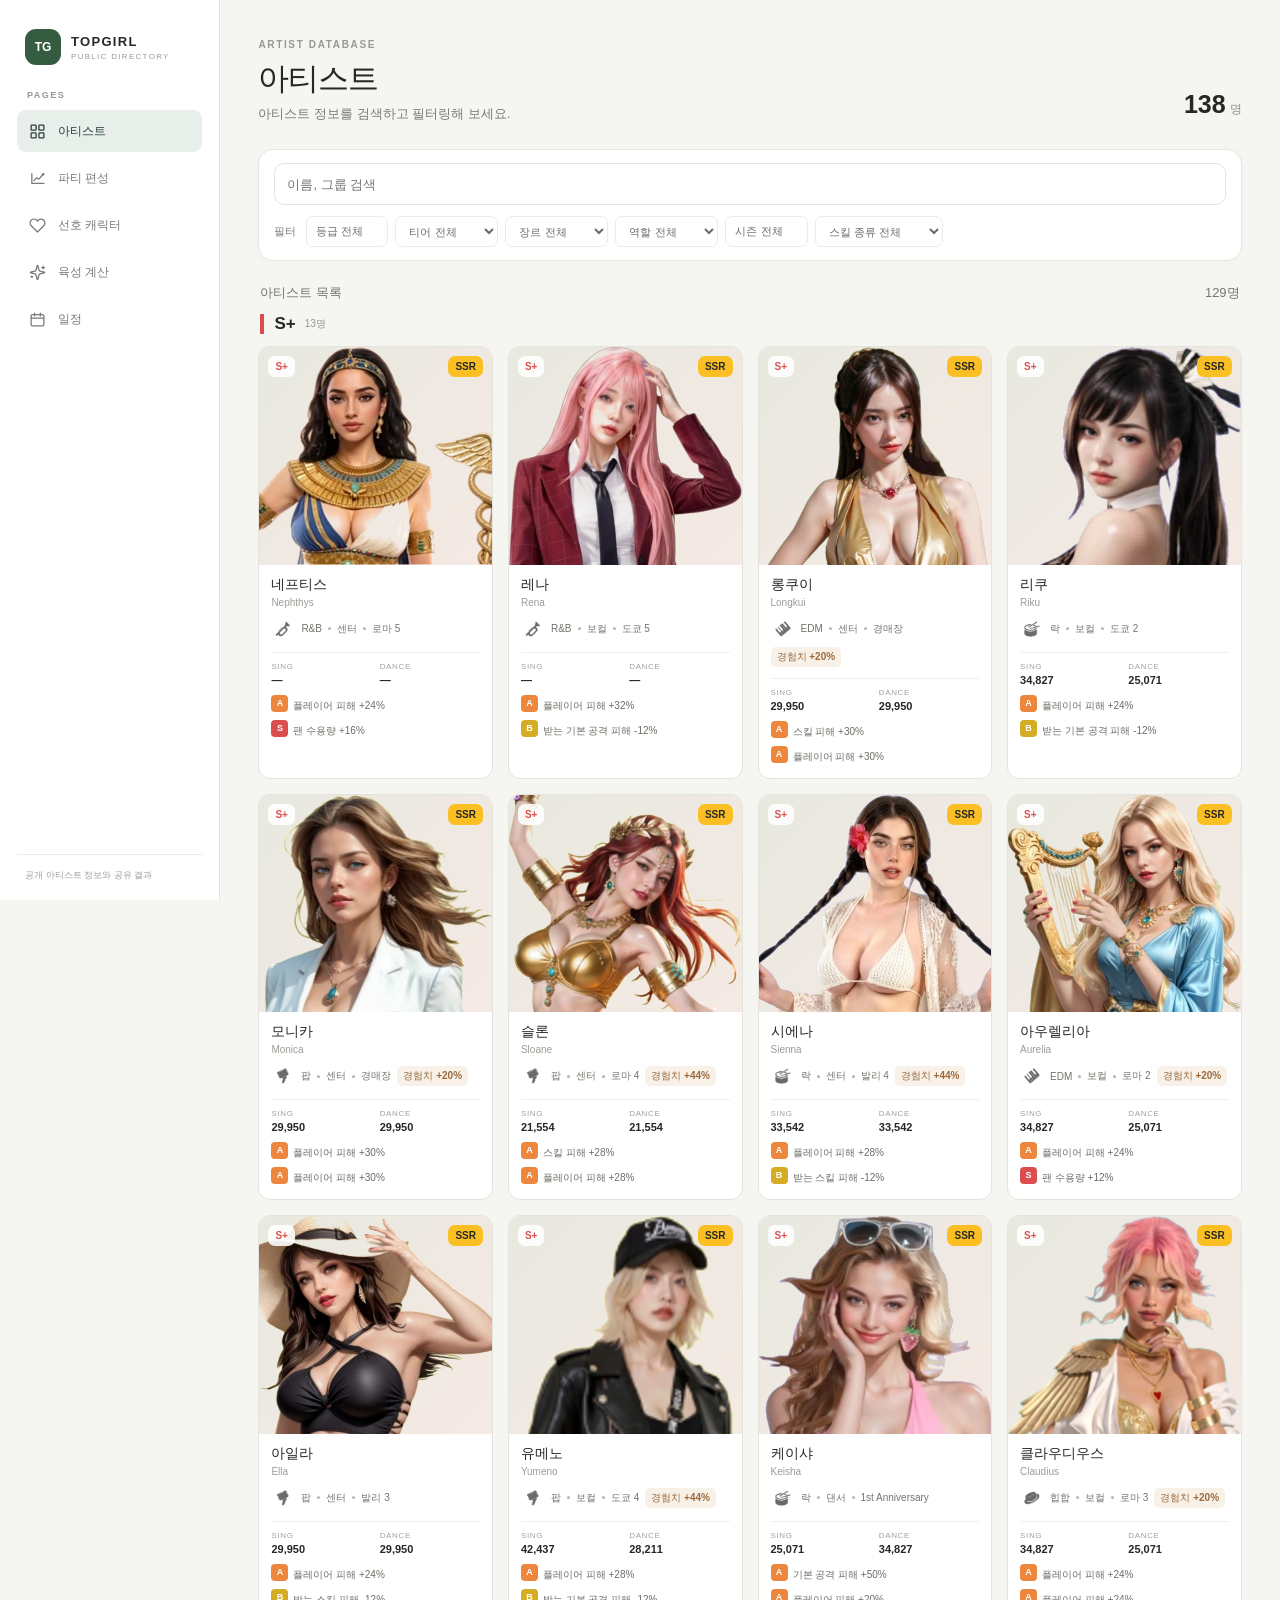
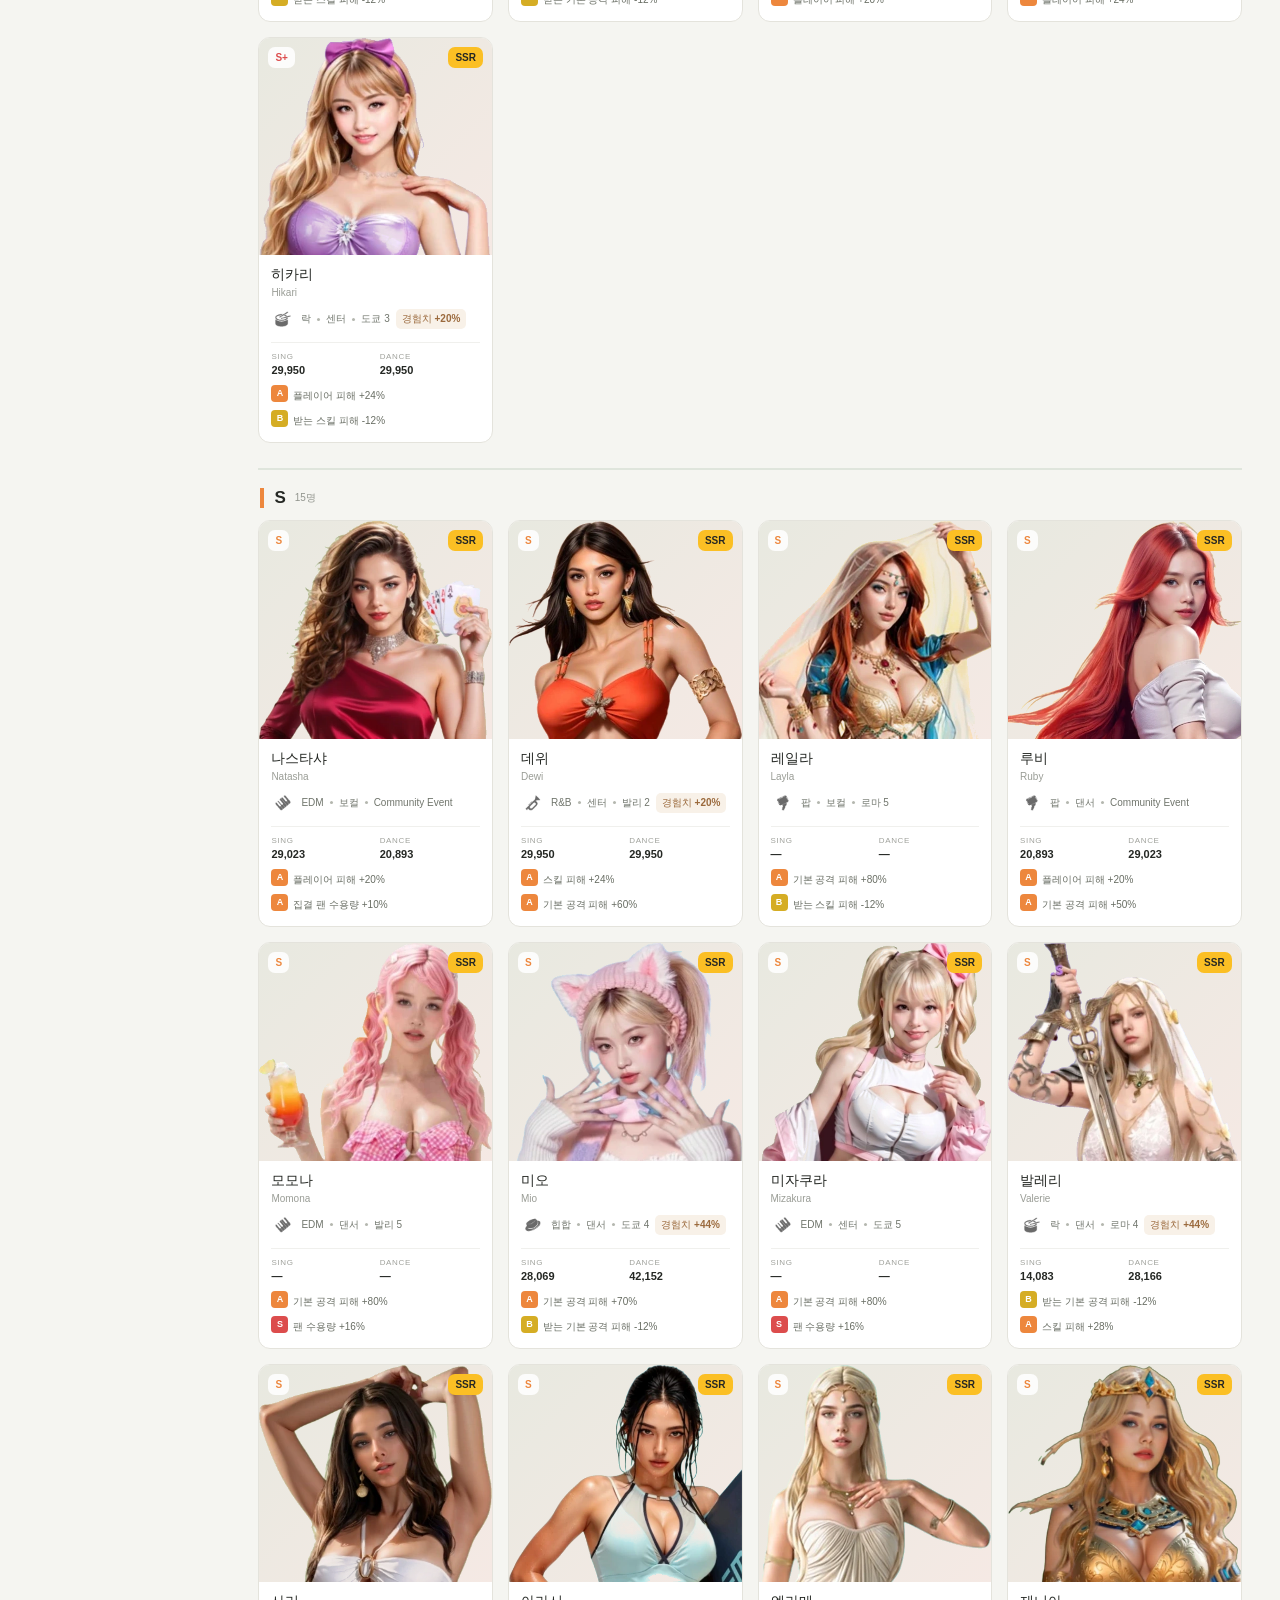
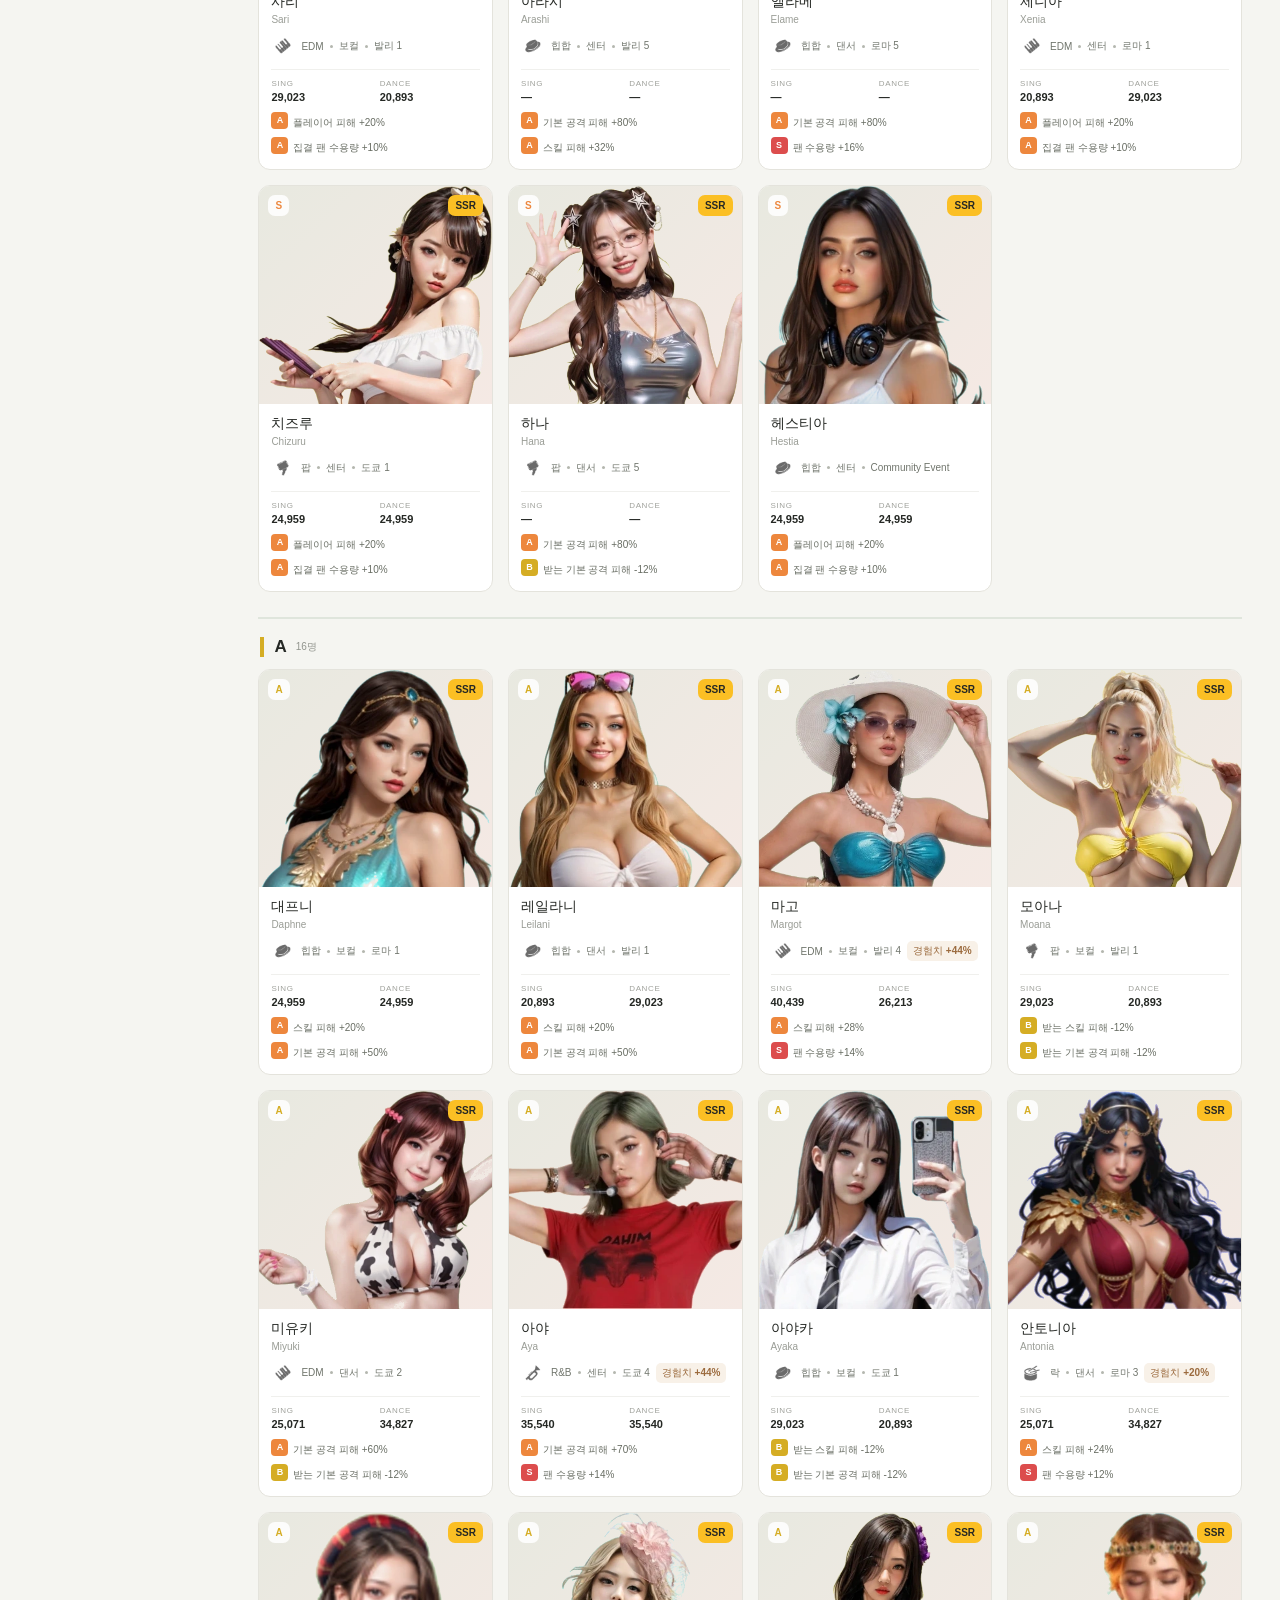
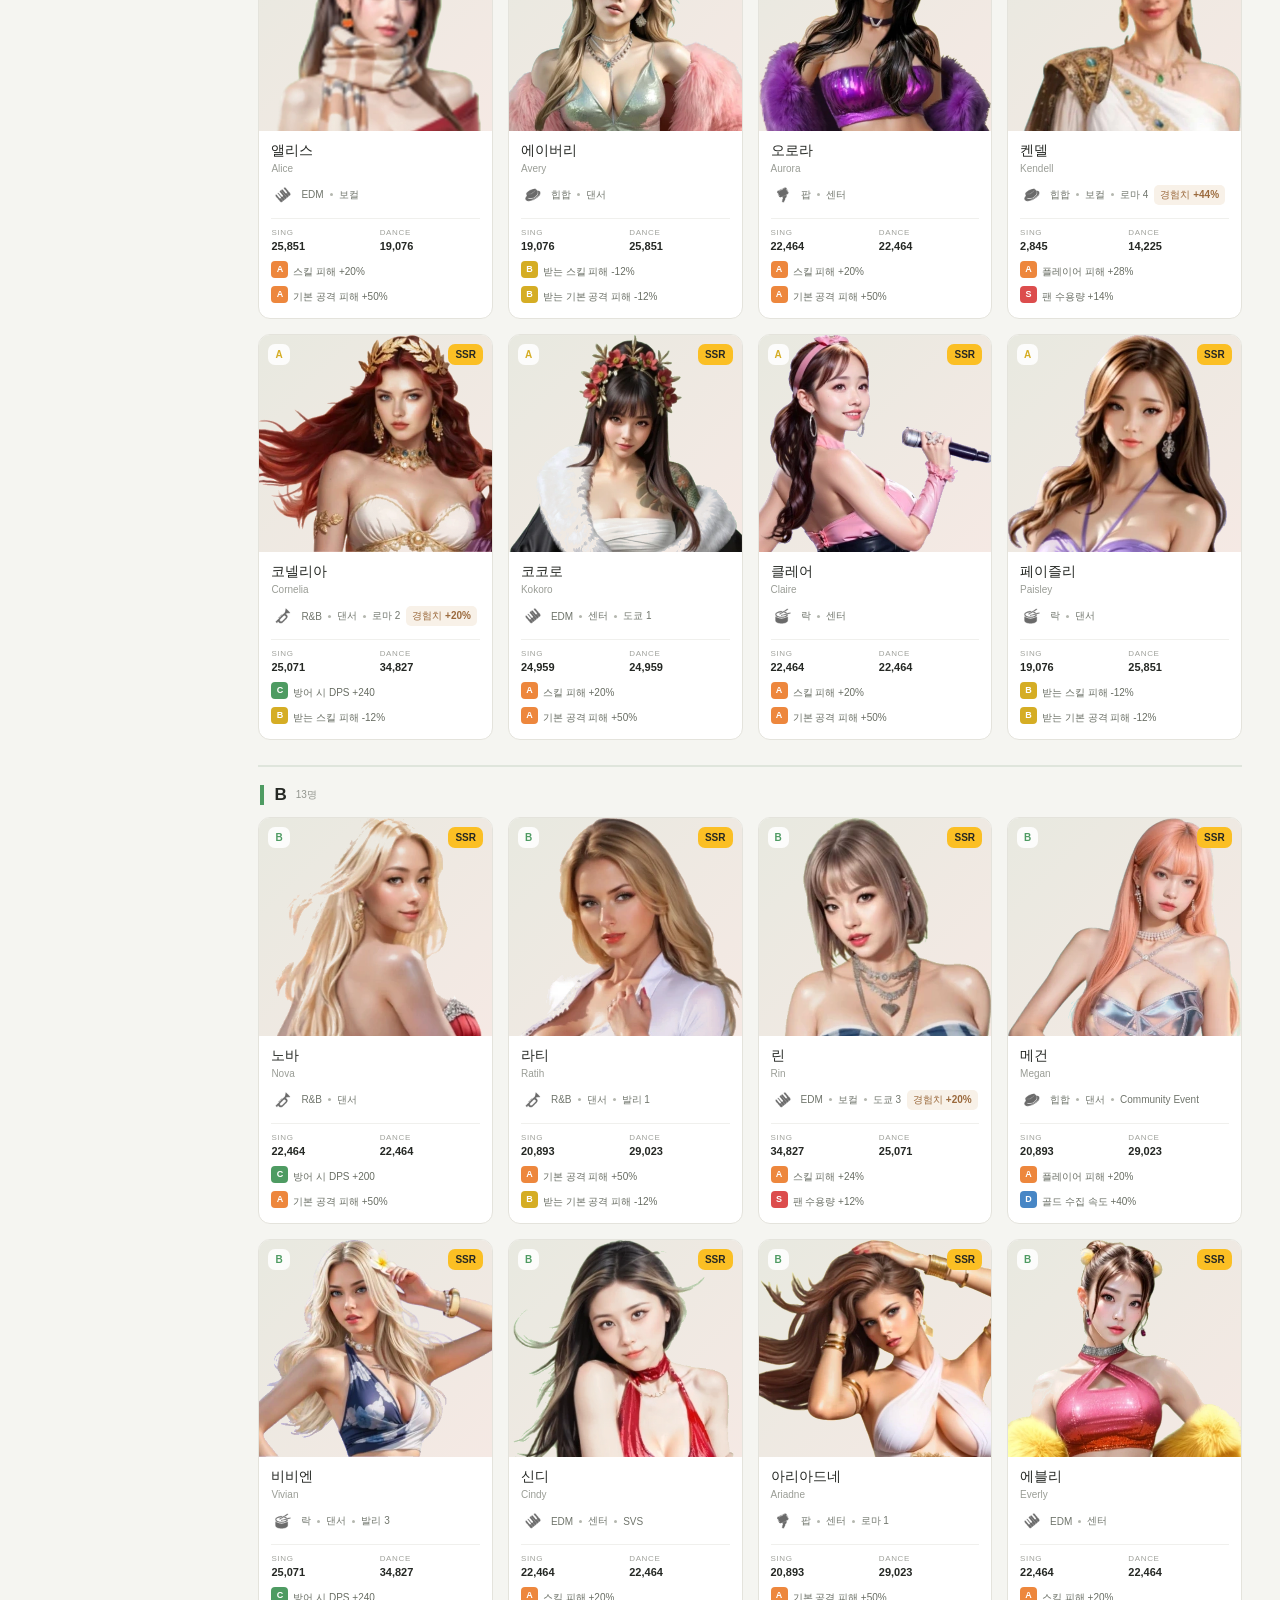
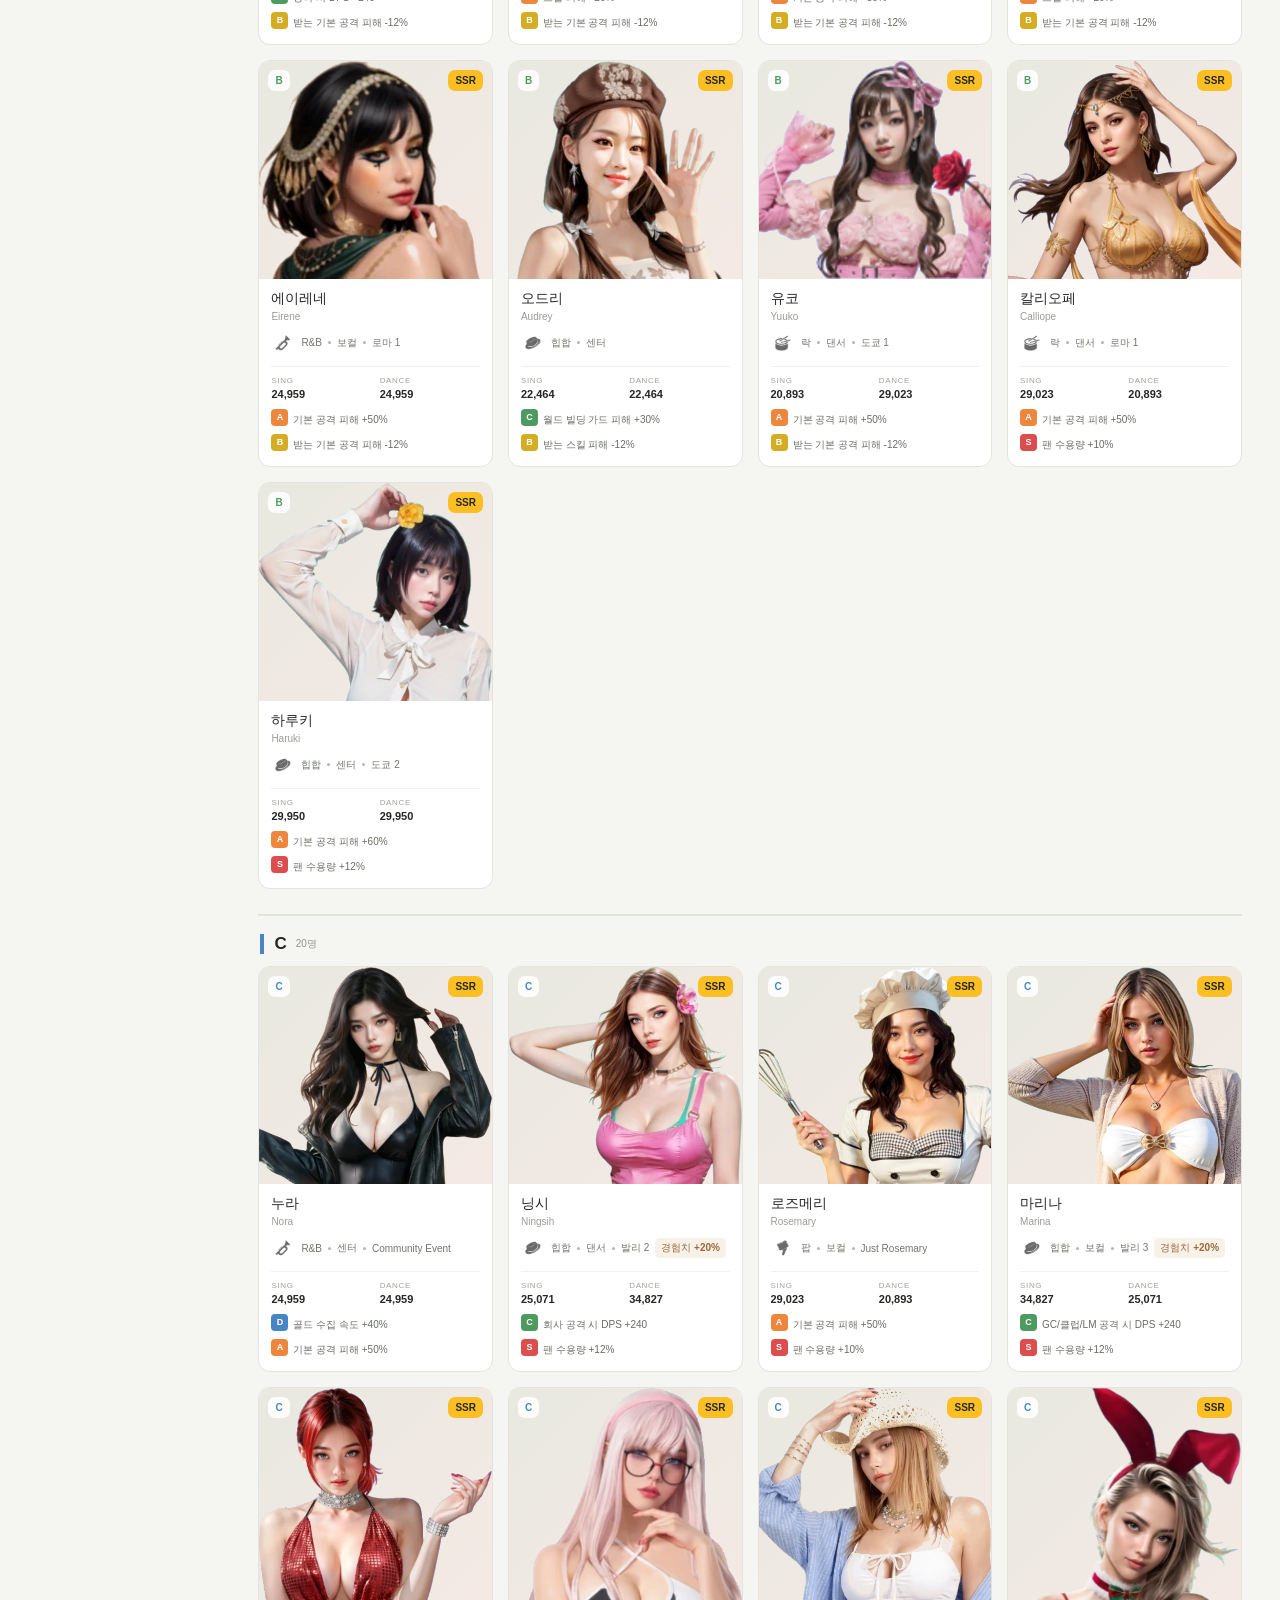
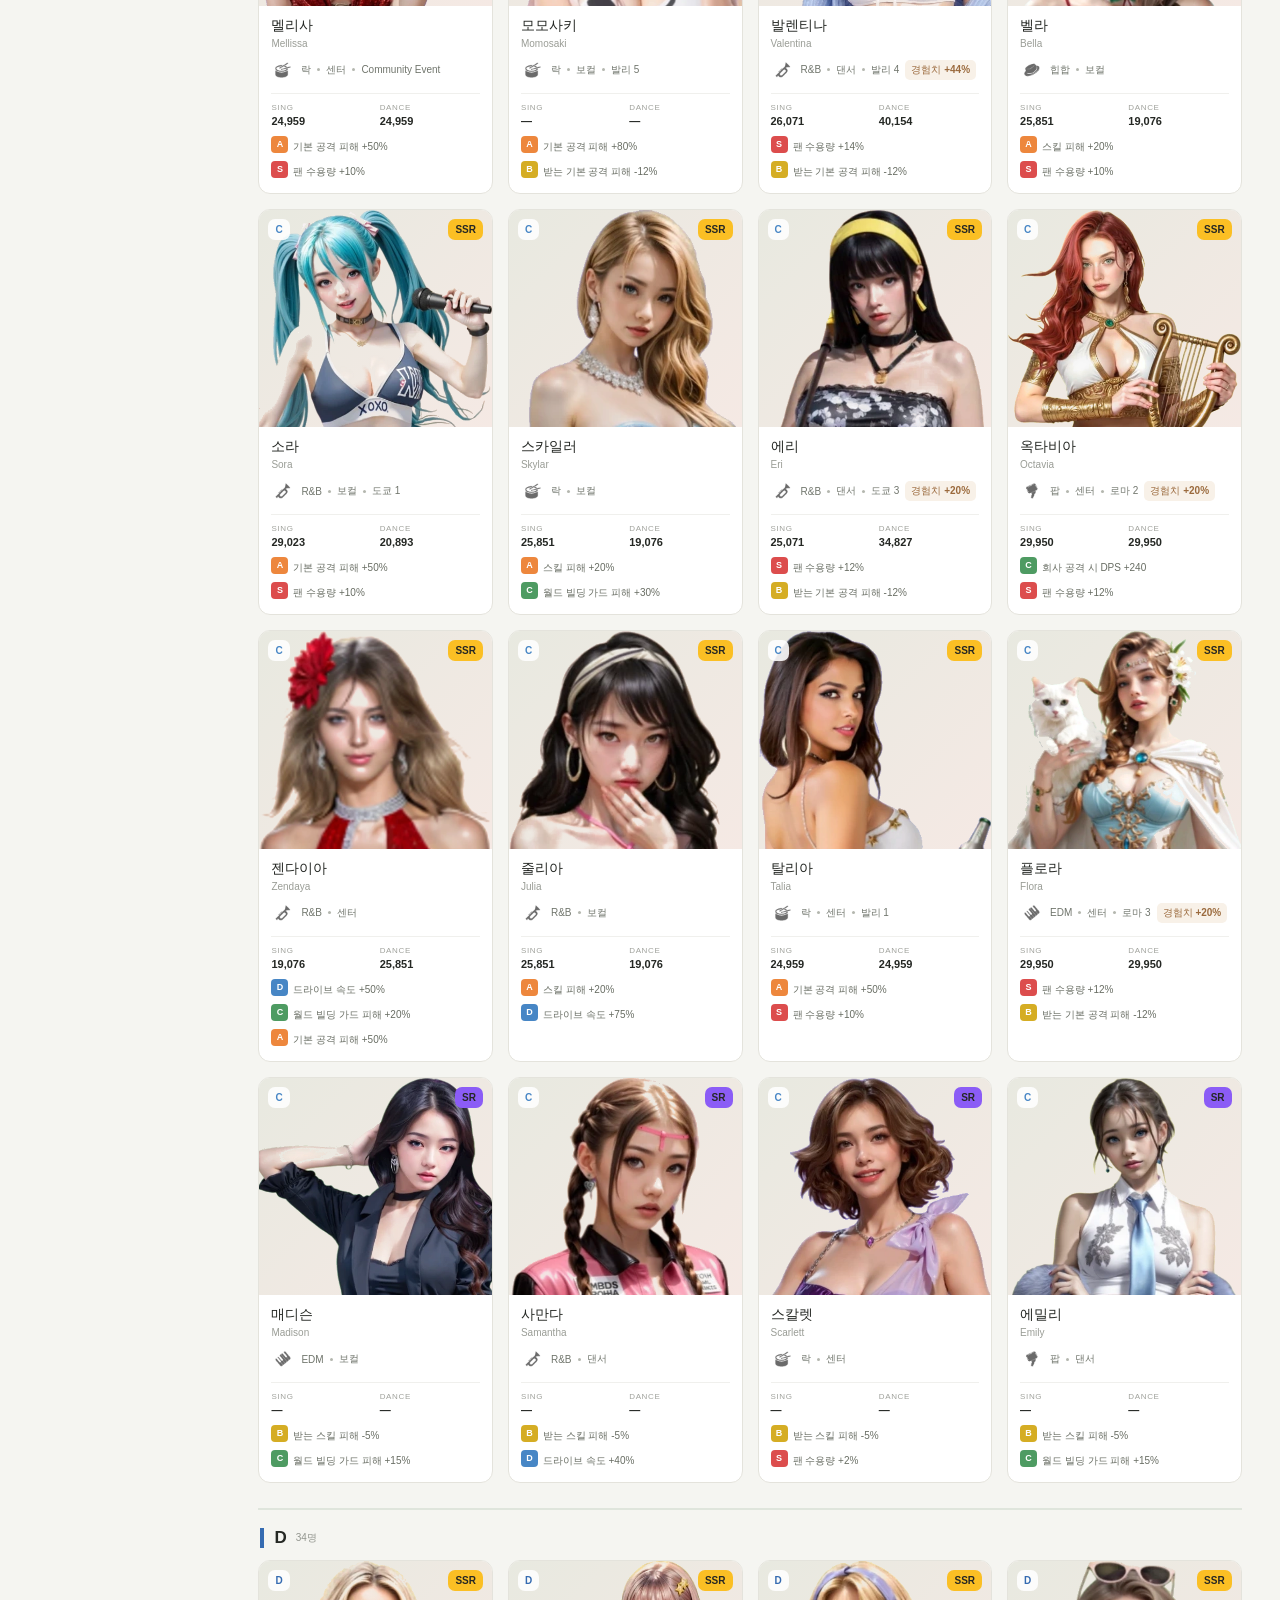
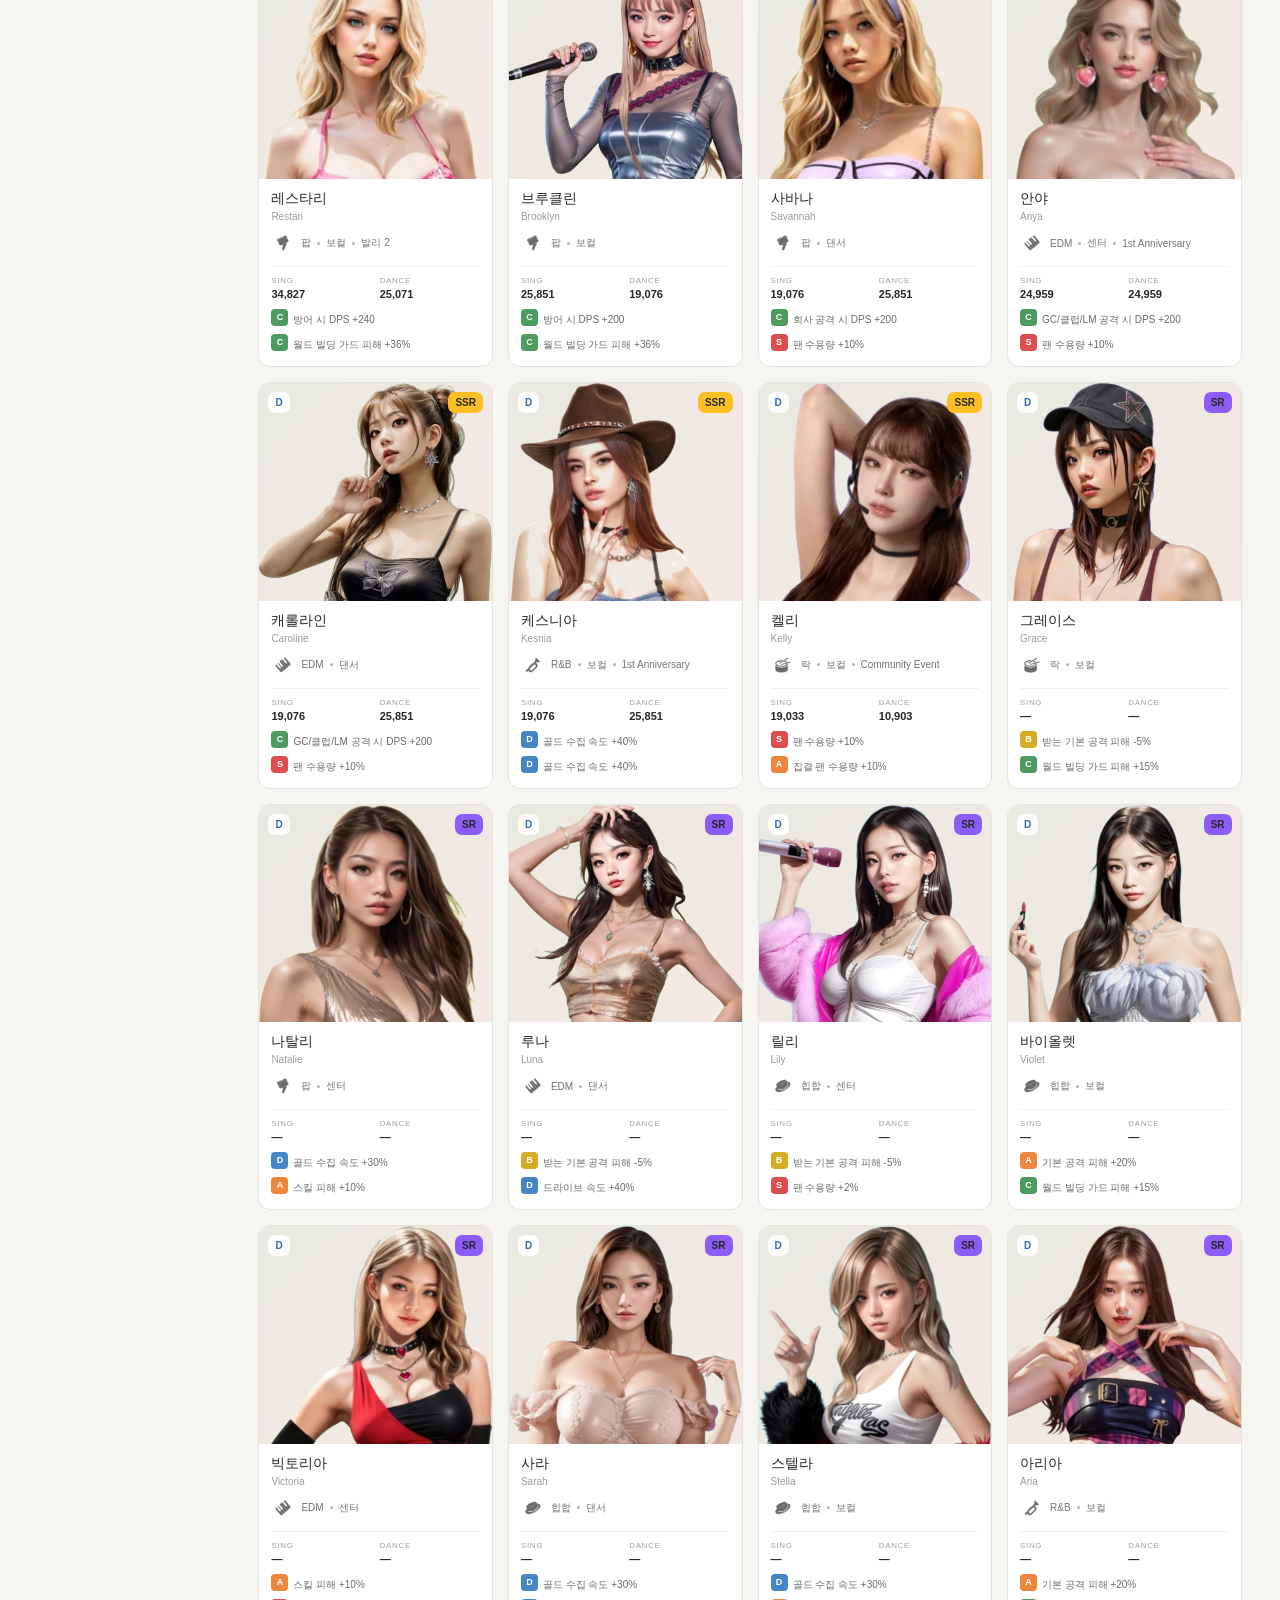
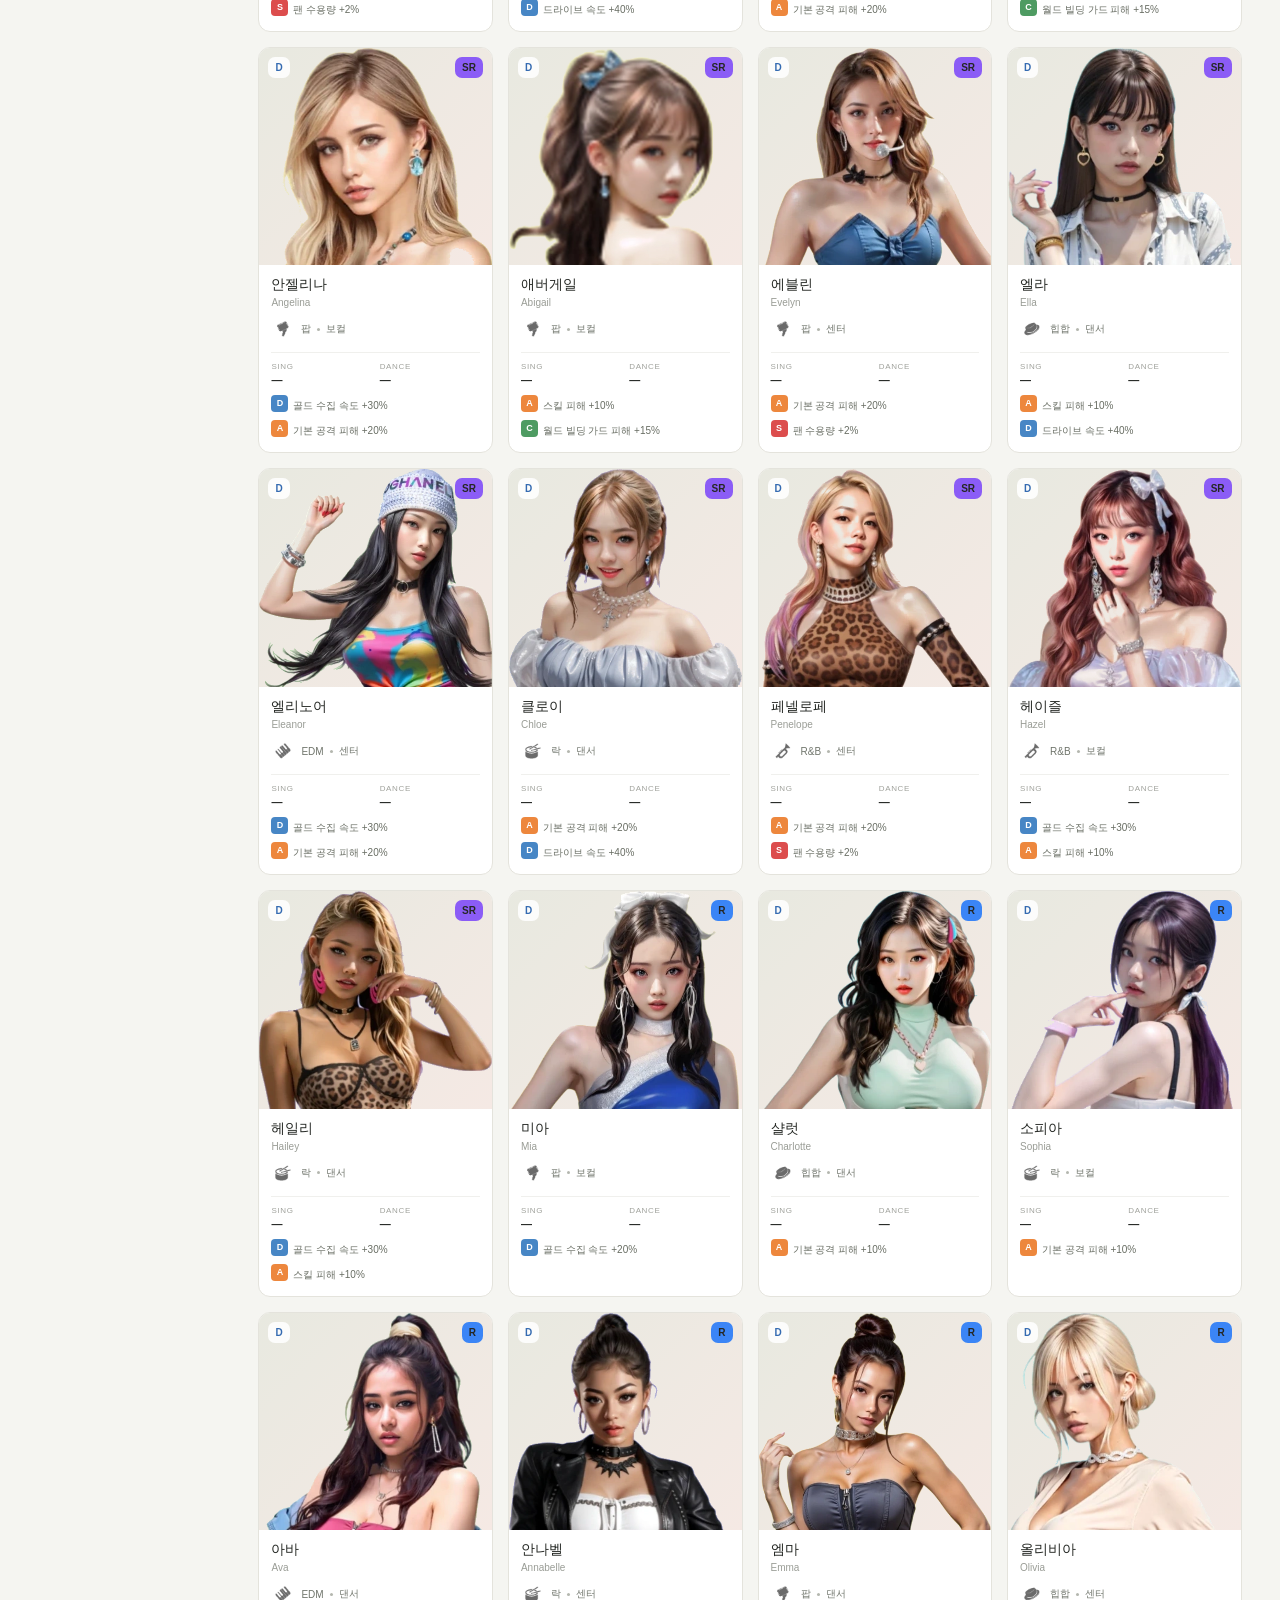
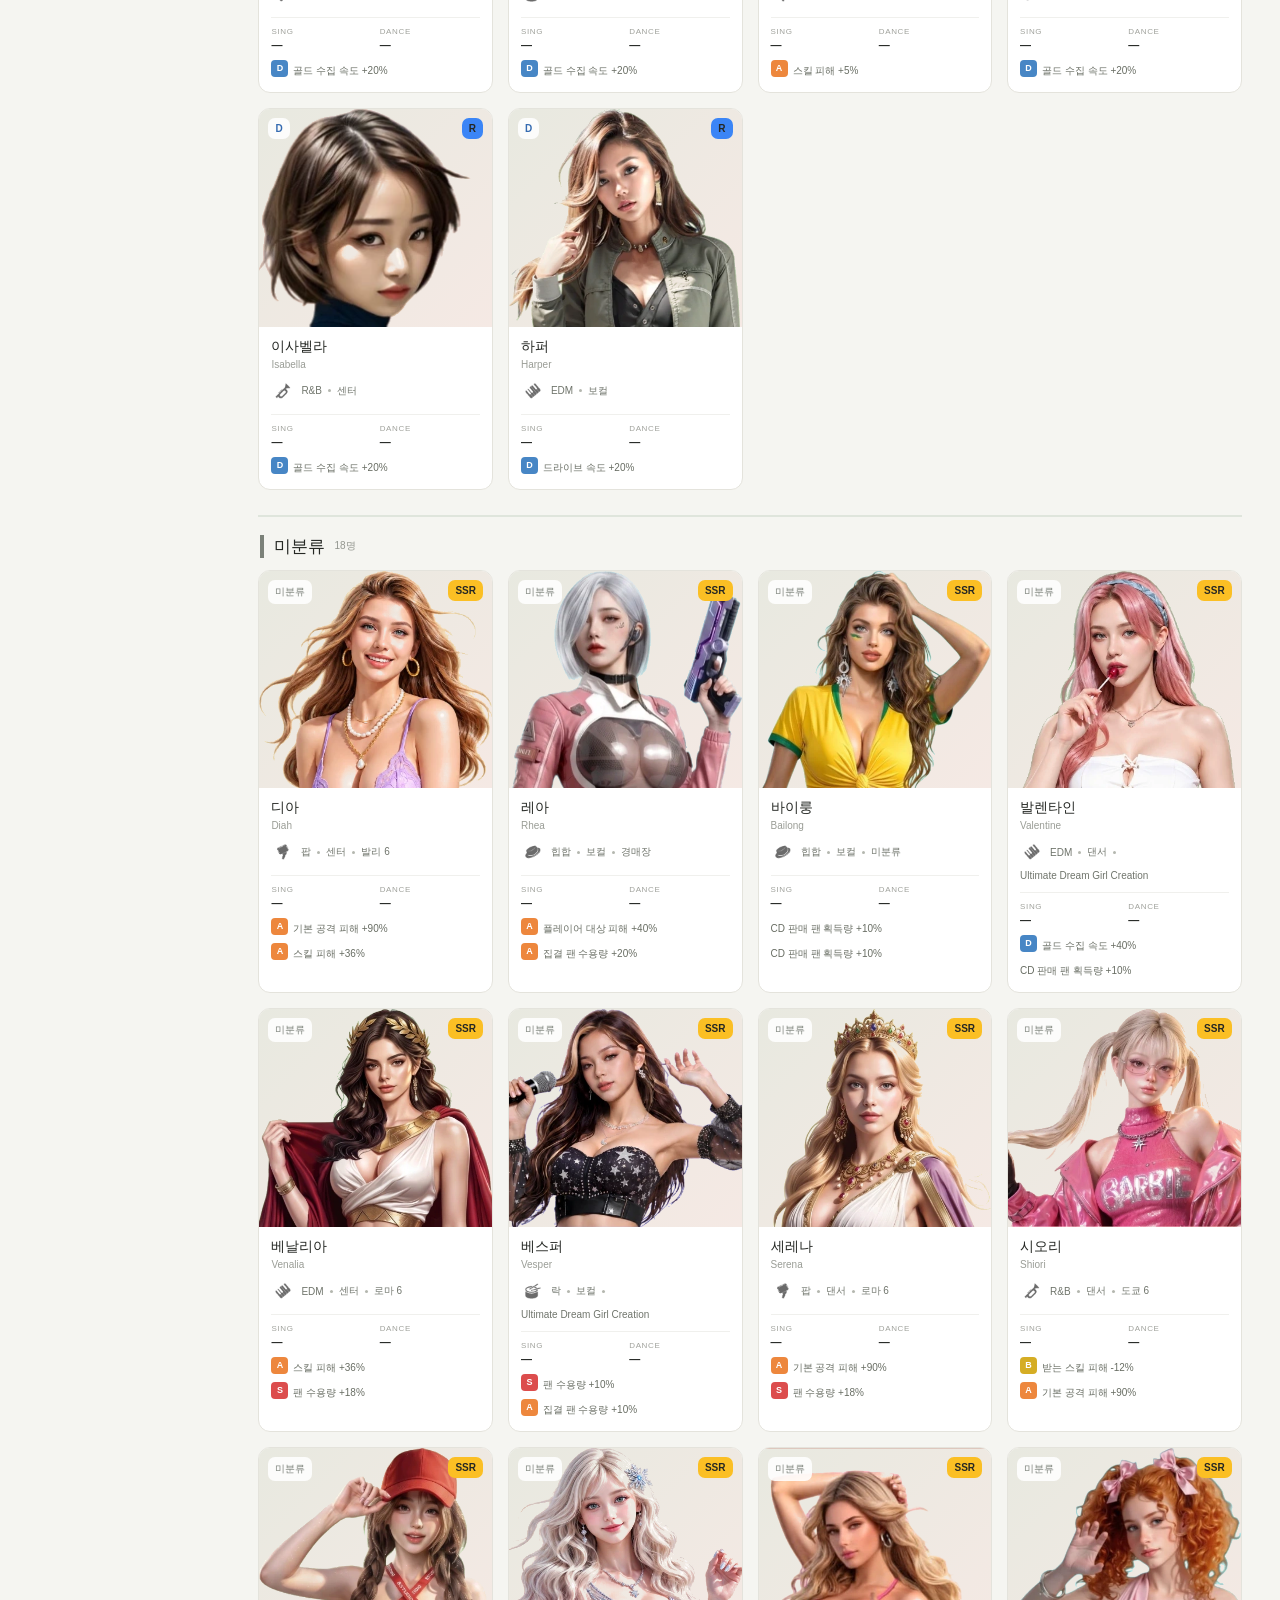
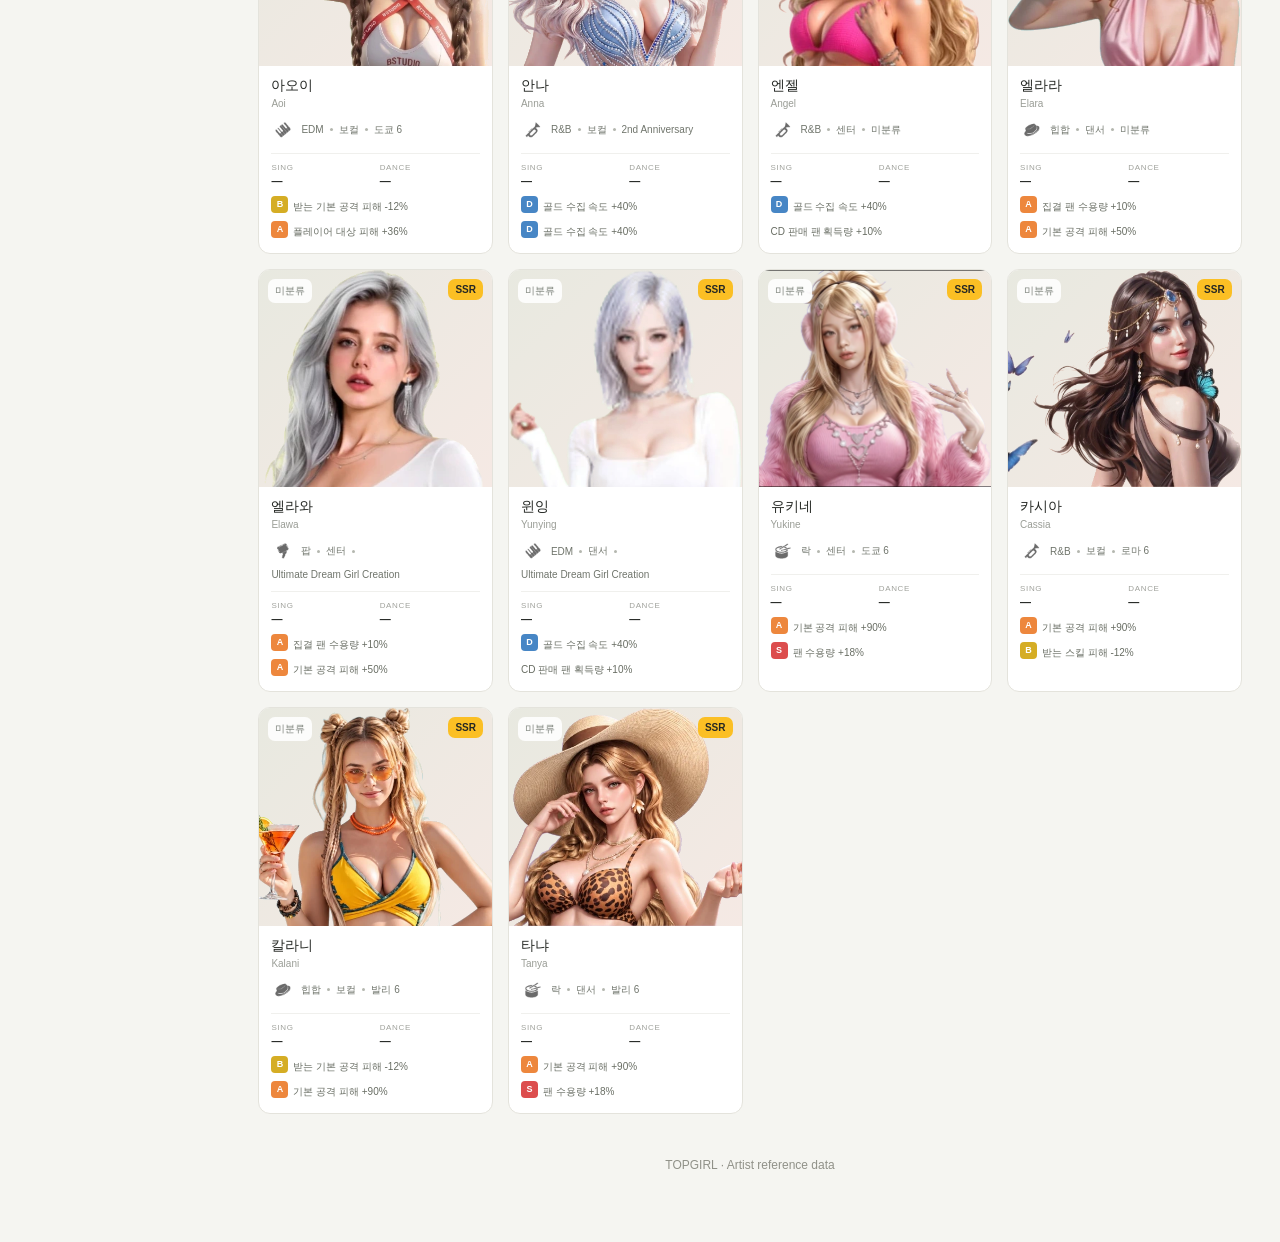
==== commit 5b489182: "Publish read-only event calendar" ====
--- a/index.html
+++ b/index.html
@@ -30,7 +30,7 @@
   <div class="modal" id="modal" role="dialog" aria-modal="true" aria-label="아티스트 정보"><article class="dialog" id="dialog"></article></div>
   </div>
   <script>
-    const $=s=>document.querySelector(s);let artists=[];if(!document.querySelector('.pages-nav a[href="./calendar.html"]'))document.querySelector(".pages-nav")?.insertAdjacentHTML("beforeend",'<a href="./calendar.html">일정</a>');
+    const $=s=>document.querySelector(s);let artists=[];if(!document.querySelector('.pages-nav a[href="./calendar.html"]'))document.querySelector(".pages-nav")?.insertAdjacentHTML("beforeend",'<a href="./calendar.html"><span class="pages-nav-icon"><svg viewBox="0 0 24 24"><rect x="3" y="5" width="18" height="16" rx="2"/><path d="M16 3v4M8 3v4M3 10h18"/></svg></span>일정</a>');
     const tierOrder={"S+":0,S:1,A:2,B:3,C:4,D:5},rankOrder={UR:0,SSR:1,SR:2,R:3},tierColors={"S+":"#dc4d4d",S:"#ed873d",A:"#d5ad24",B:"#4e9b62",C:"#4786c5",D:"#356bb1"},rankColors={UR:"#ff6b6b",SSR:"#fbbf24",SR:"#8b5cf6",R:"#3b85f6"};
     const skillTiers={gold_gathering_speed_increase:"D",drive_speed_increase:"D",basic_attack_damage_reduction:"B",skill_damage_reduction:"B",conditional_dps:"C",skill_damage_increase:"A",world_building_guard_damage_increase:"C",rally_fan_capacity_increase:"A",fan_capacity_increase:"S",player_damage_increase:"A",basic_attack_damage_increase:"A"},skillTierColors={S:"#dc4d4d",A:"#ed873d",B:"#d5ad24",C:"#4e9b62",D:"#4786c5"};
     const genreLabels={Pop:"팝",Rock:"락",EDM:"EDM","Hip Hop":"힙합","R&B":"R&B"},genreIconFiles={Pop:"pop.png",Rock:"rock.png",EDM:"edm.png","Hip Hop":"hip-hop.png","R&B":"r-and-b.png"},specialtyLabels={"Augmentation dommage":"피해 증가","Dommage réduction":"피해 감소","Solo car":"단독 차량",Mixte:"혼합","HQ defense":"본부 방어",Rassemblement:"집결","Vitesse de conduite":"운전 속도","Économie":"경제"};
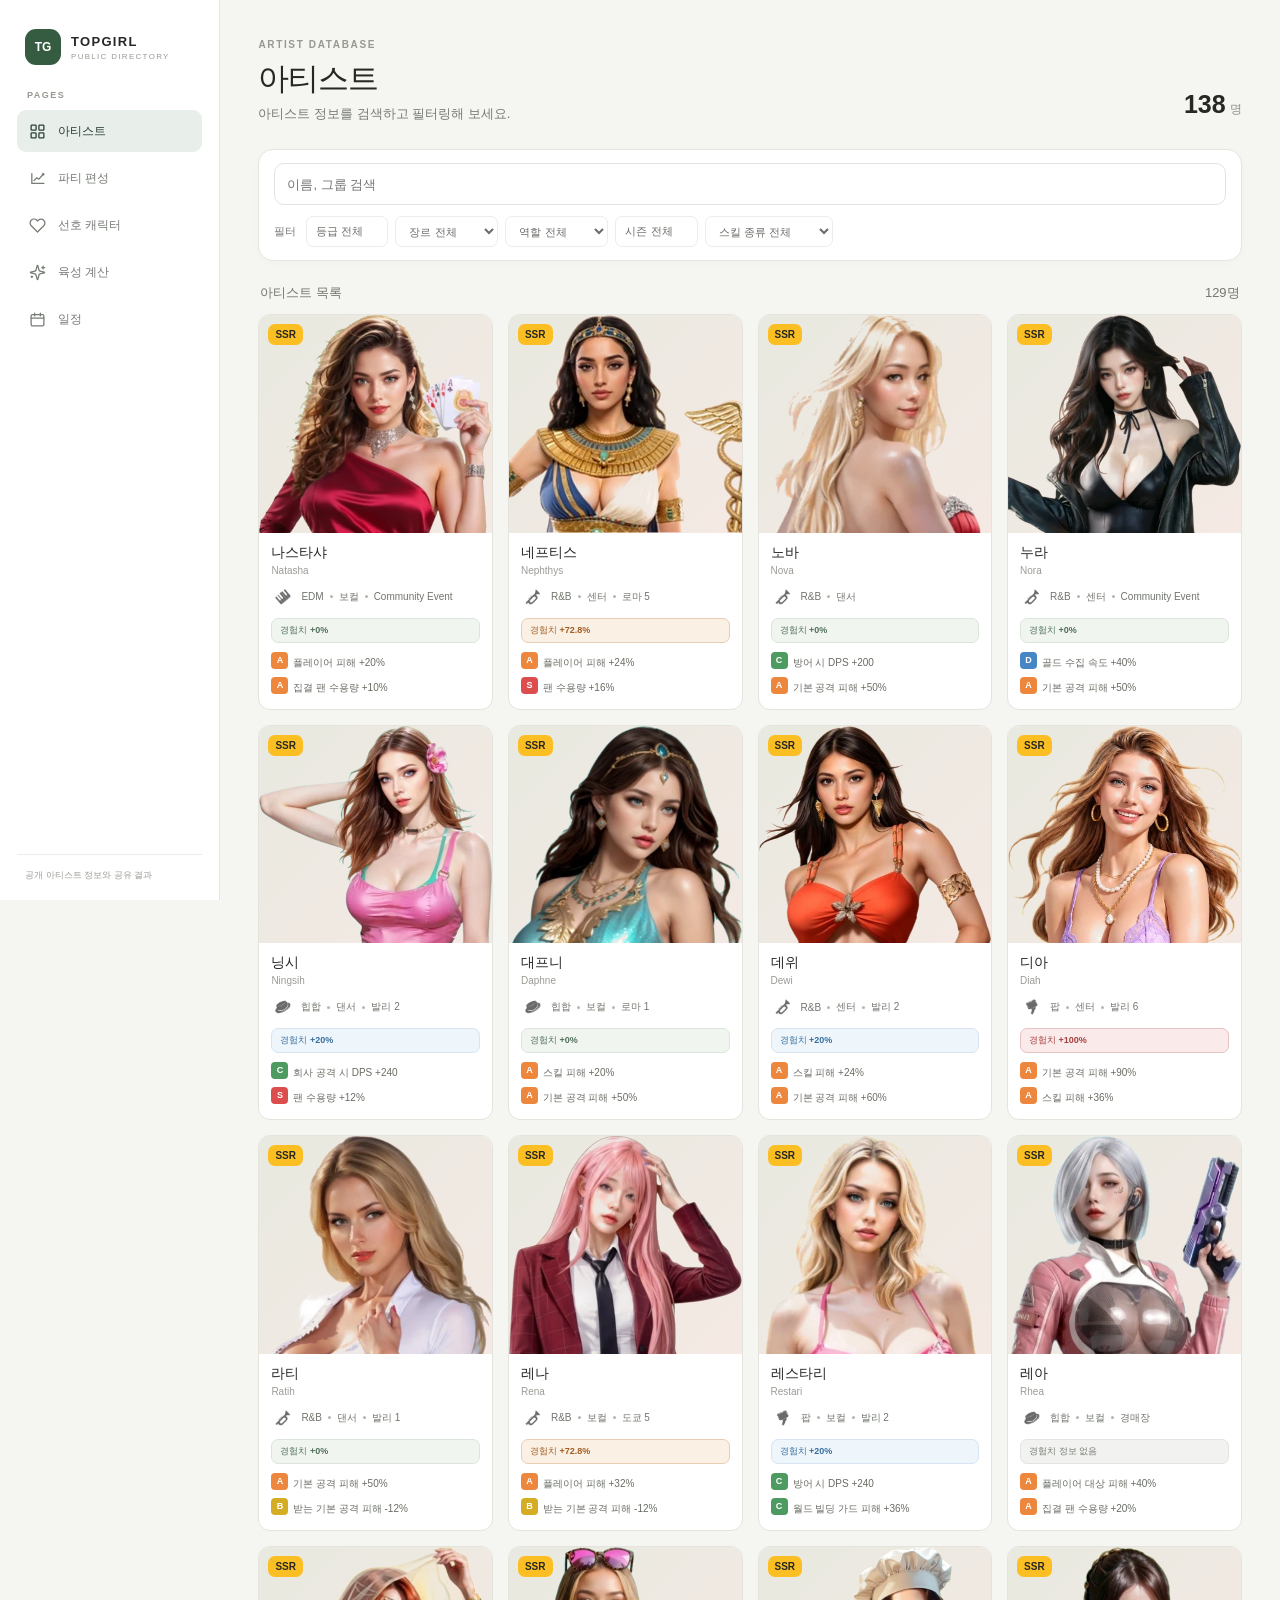
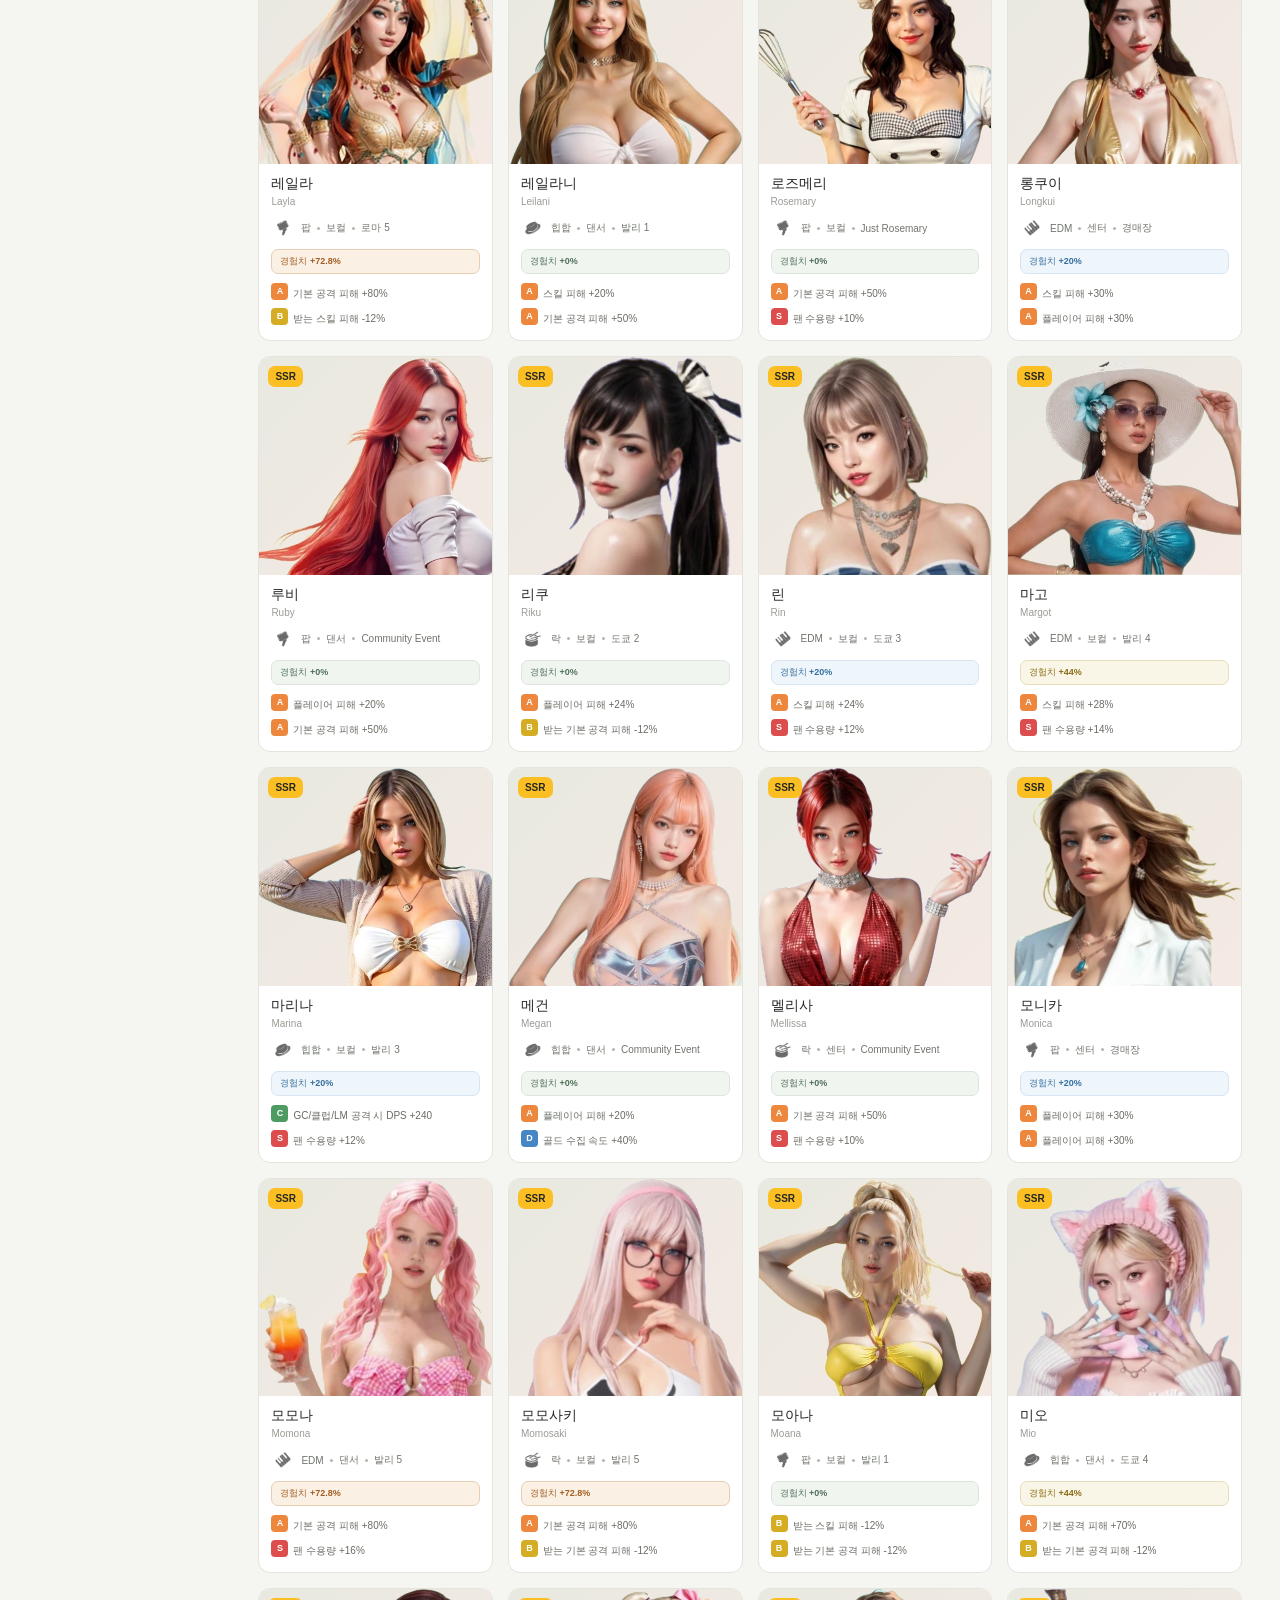
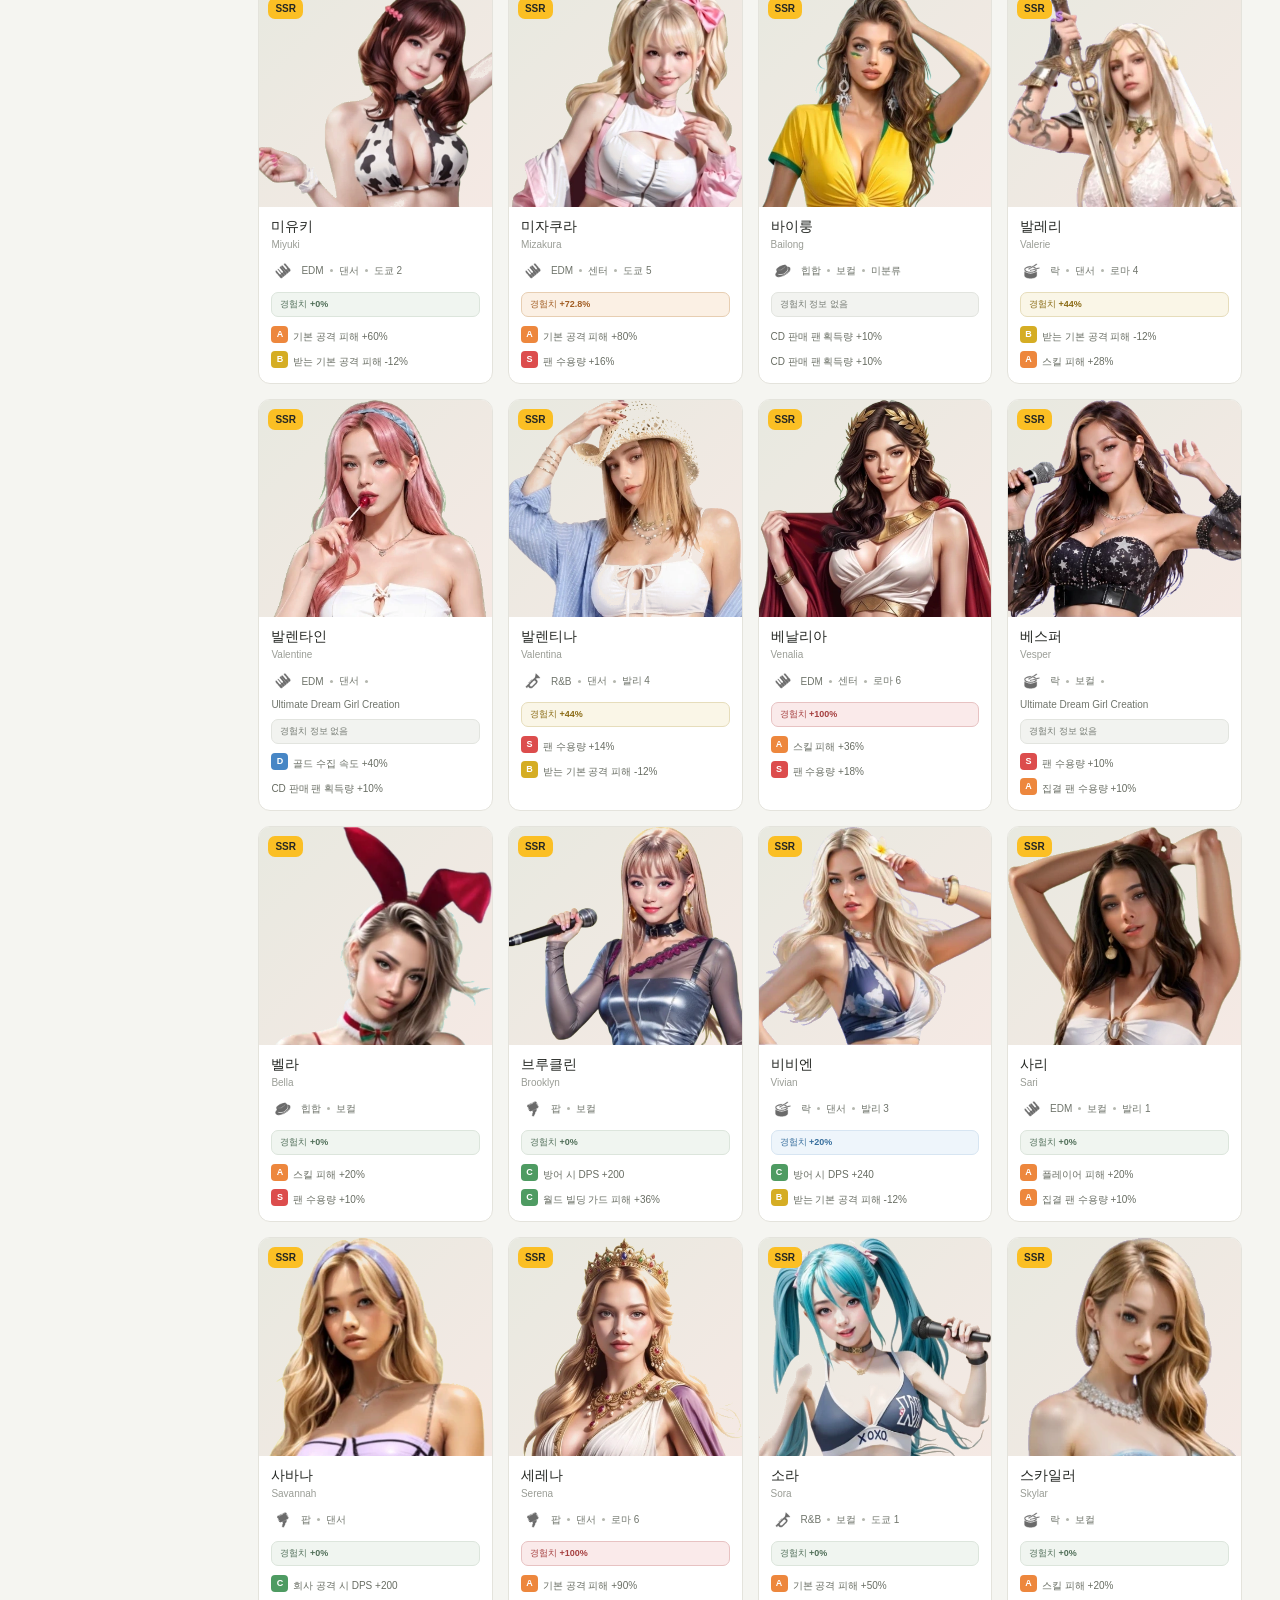
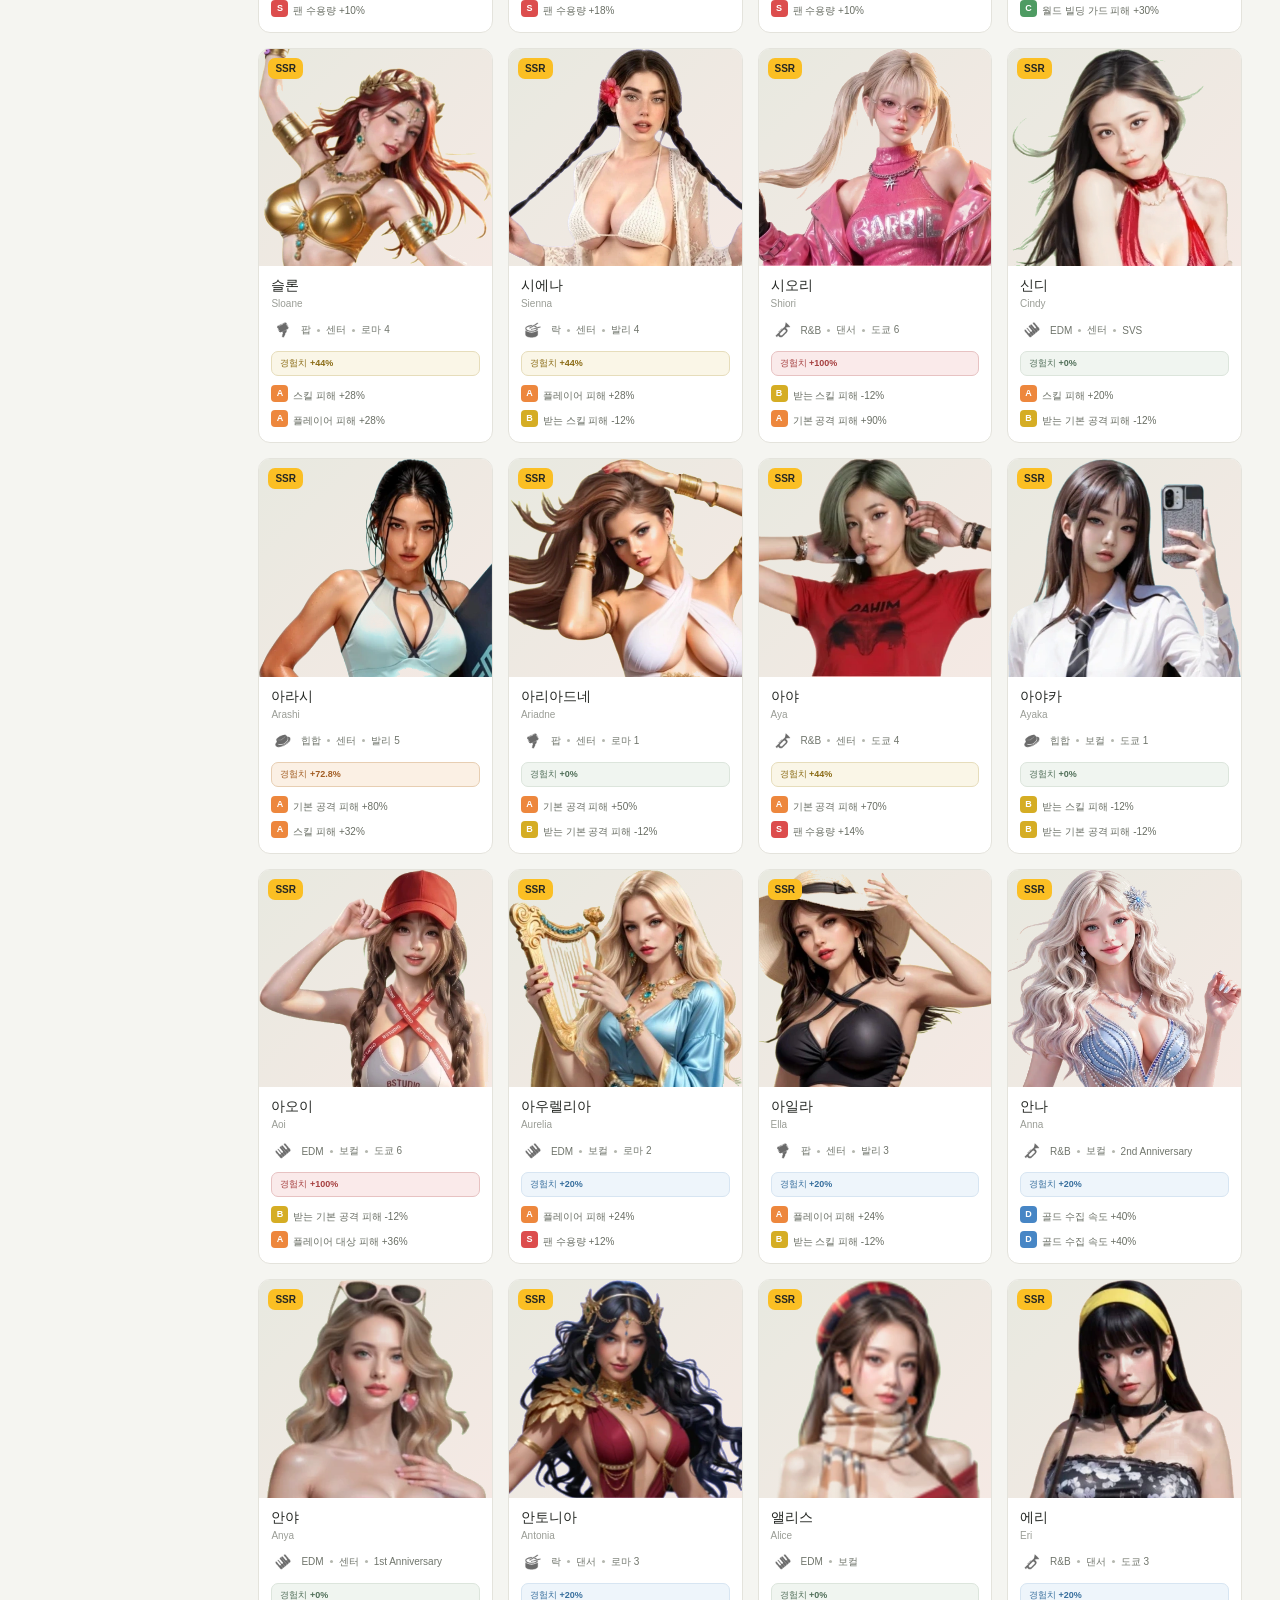
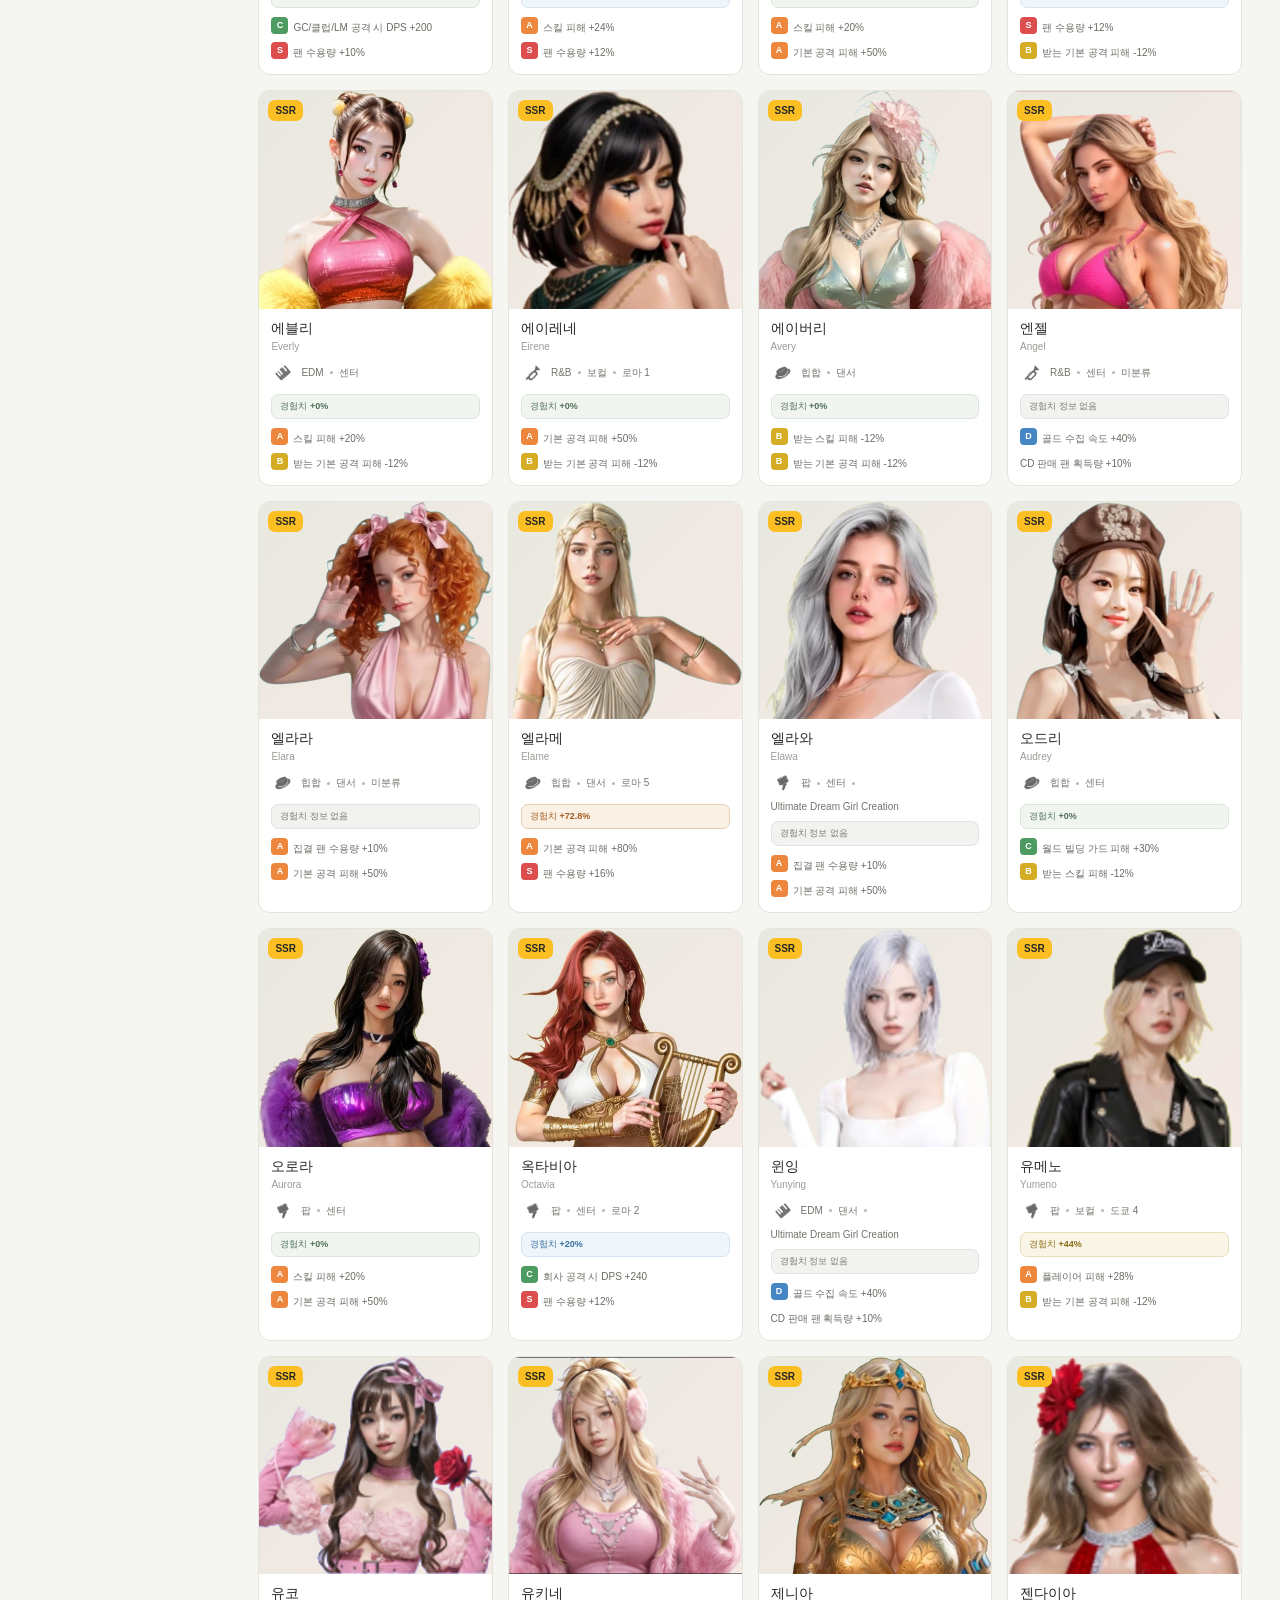
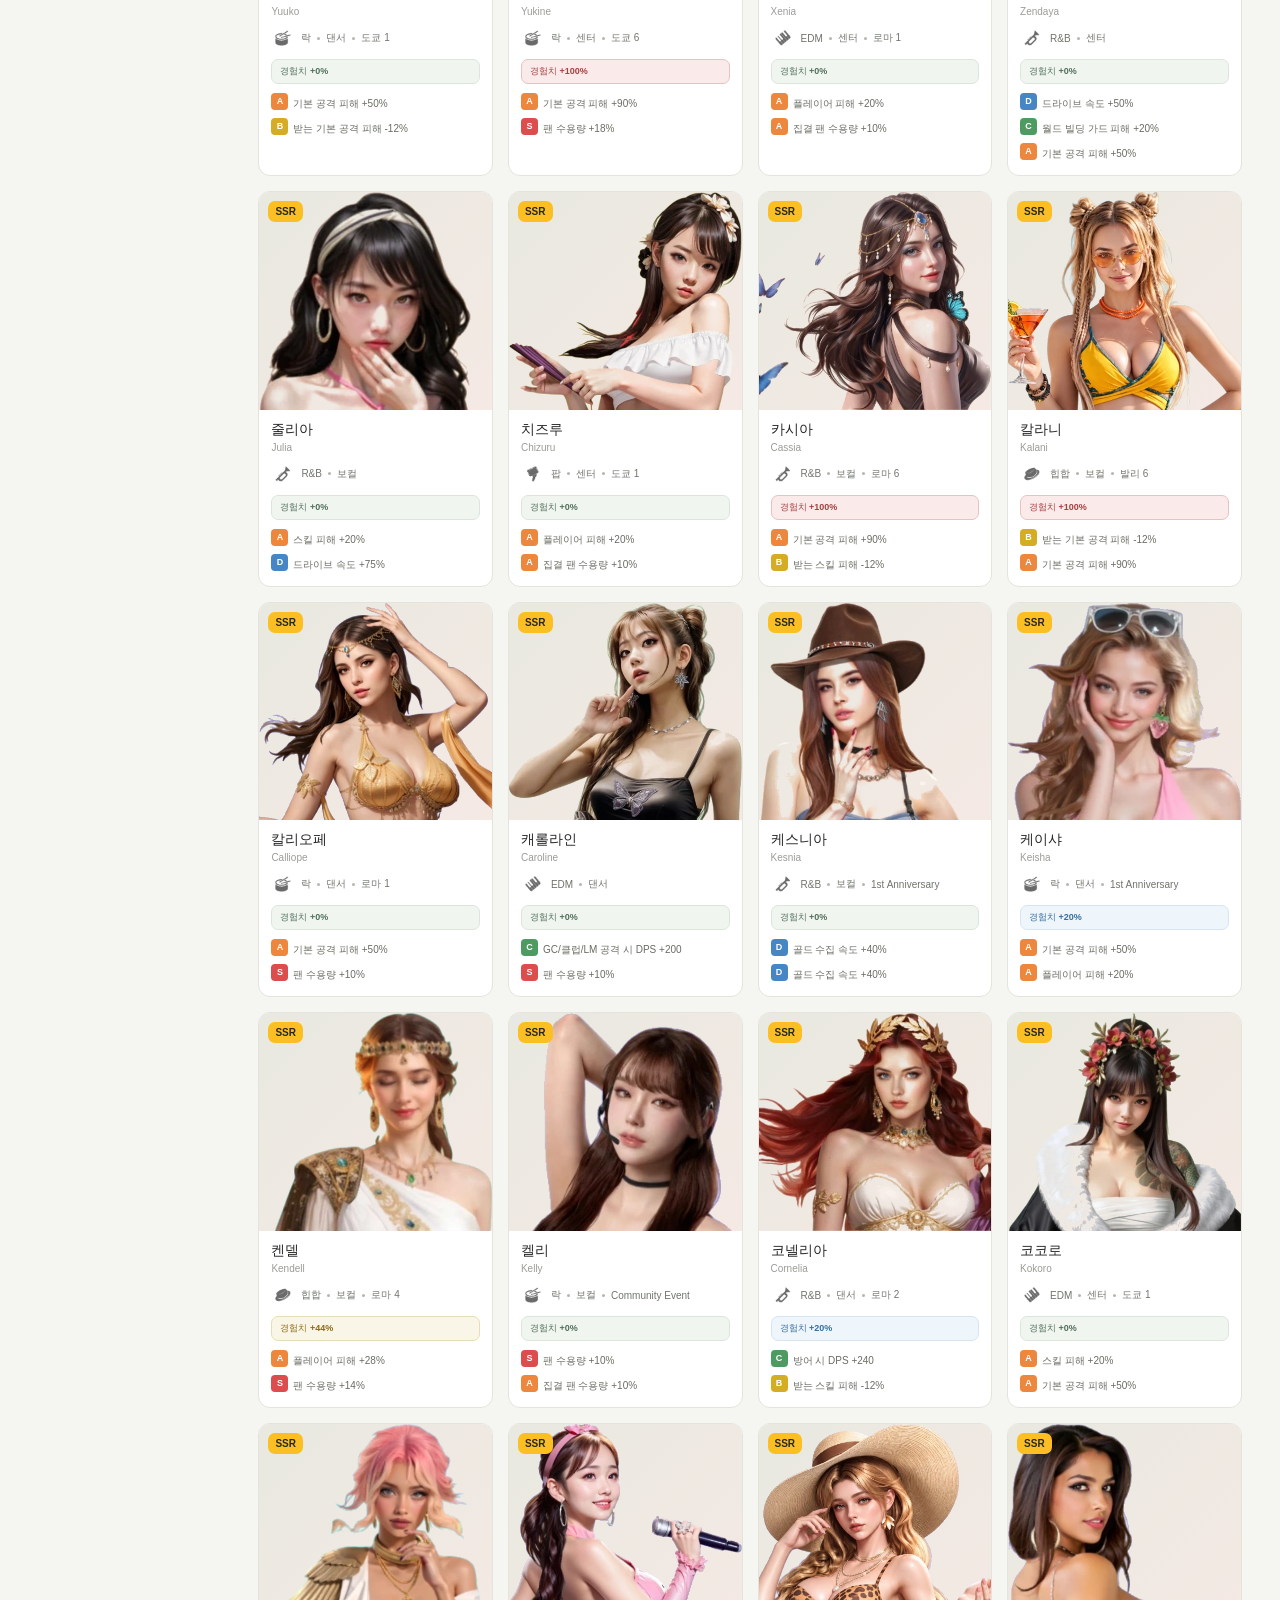
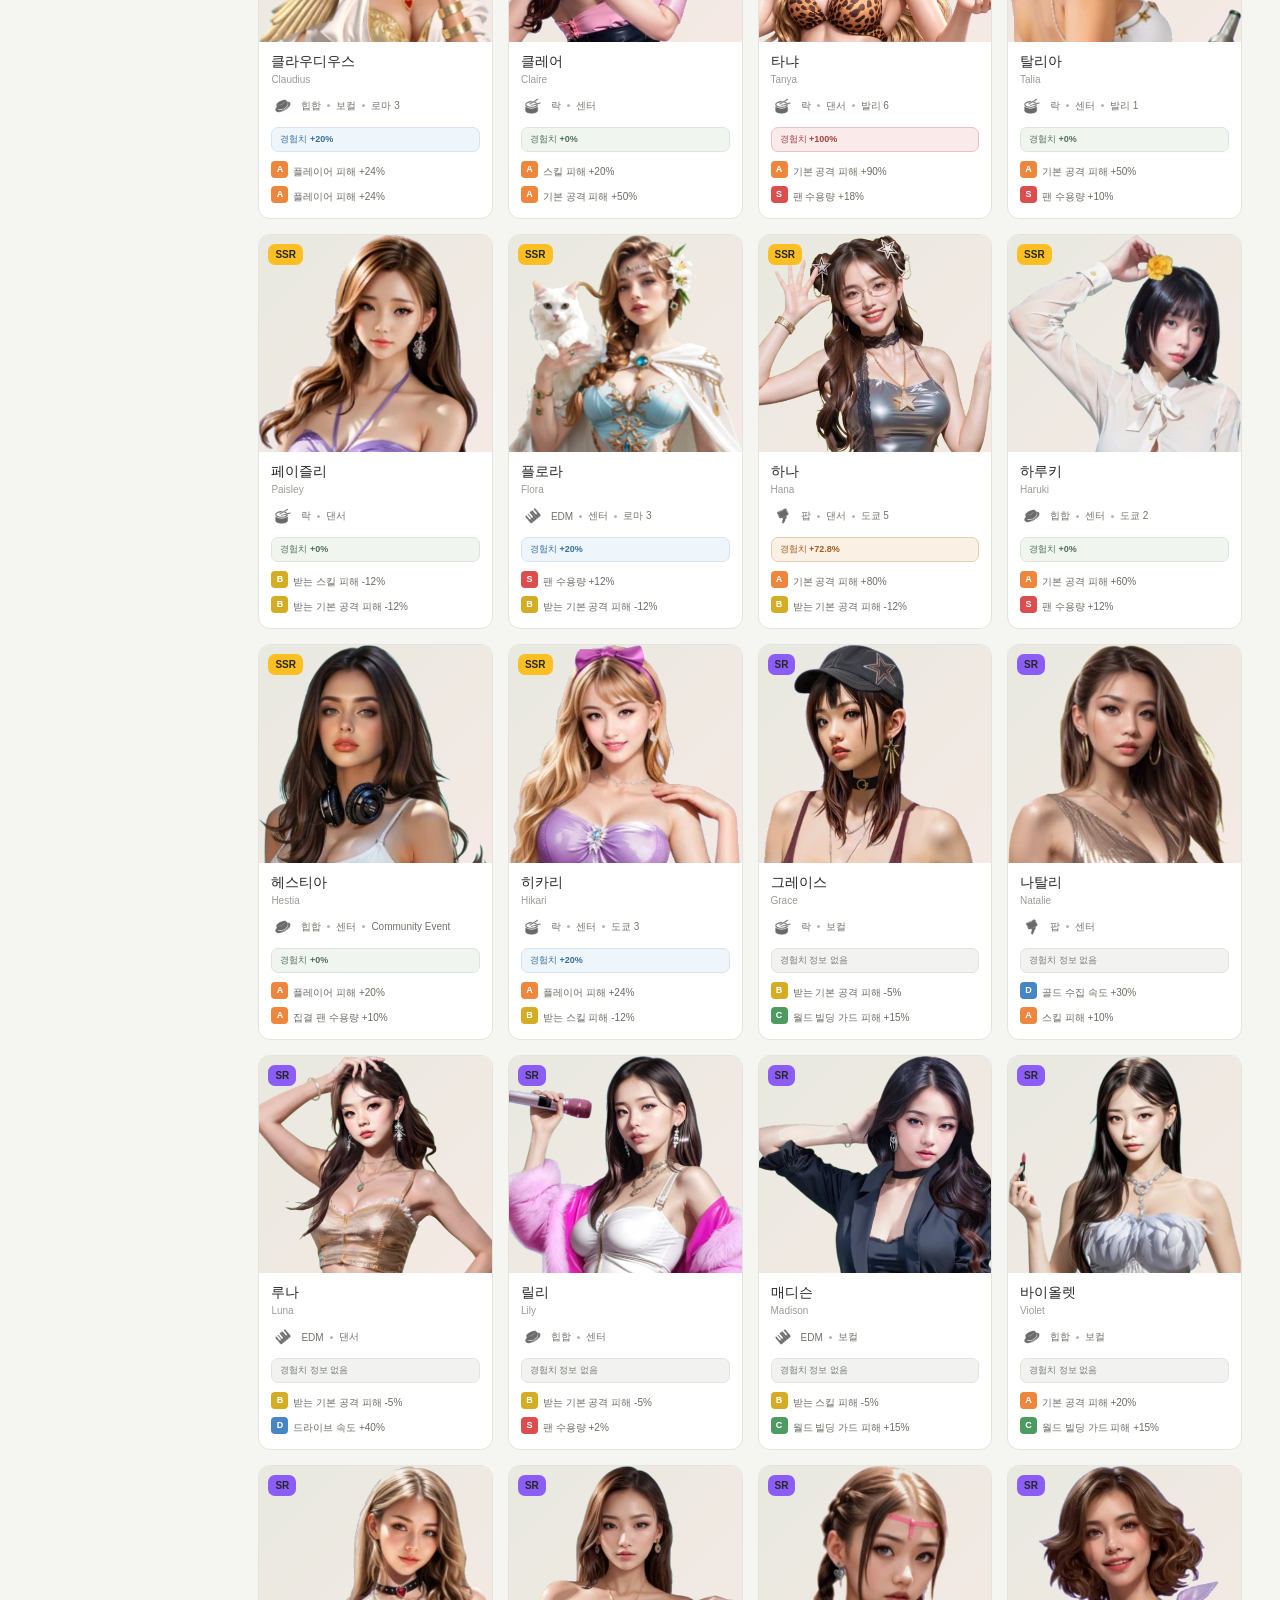
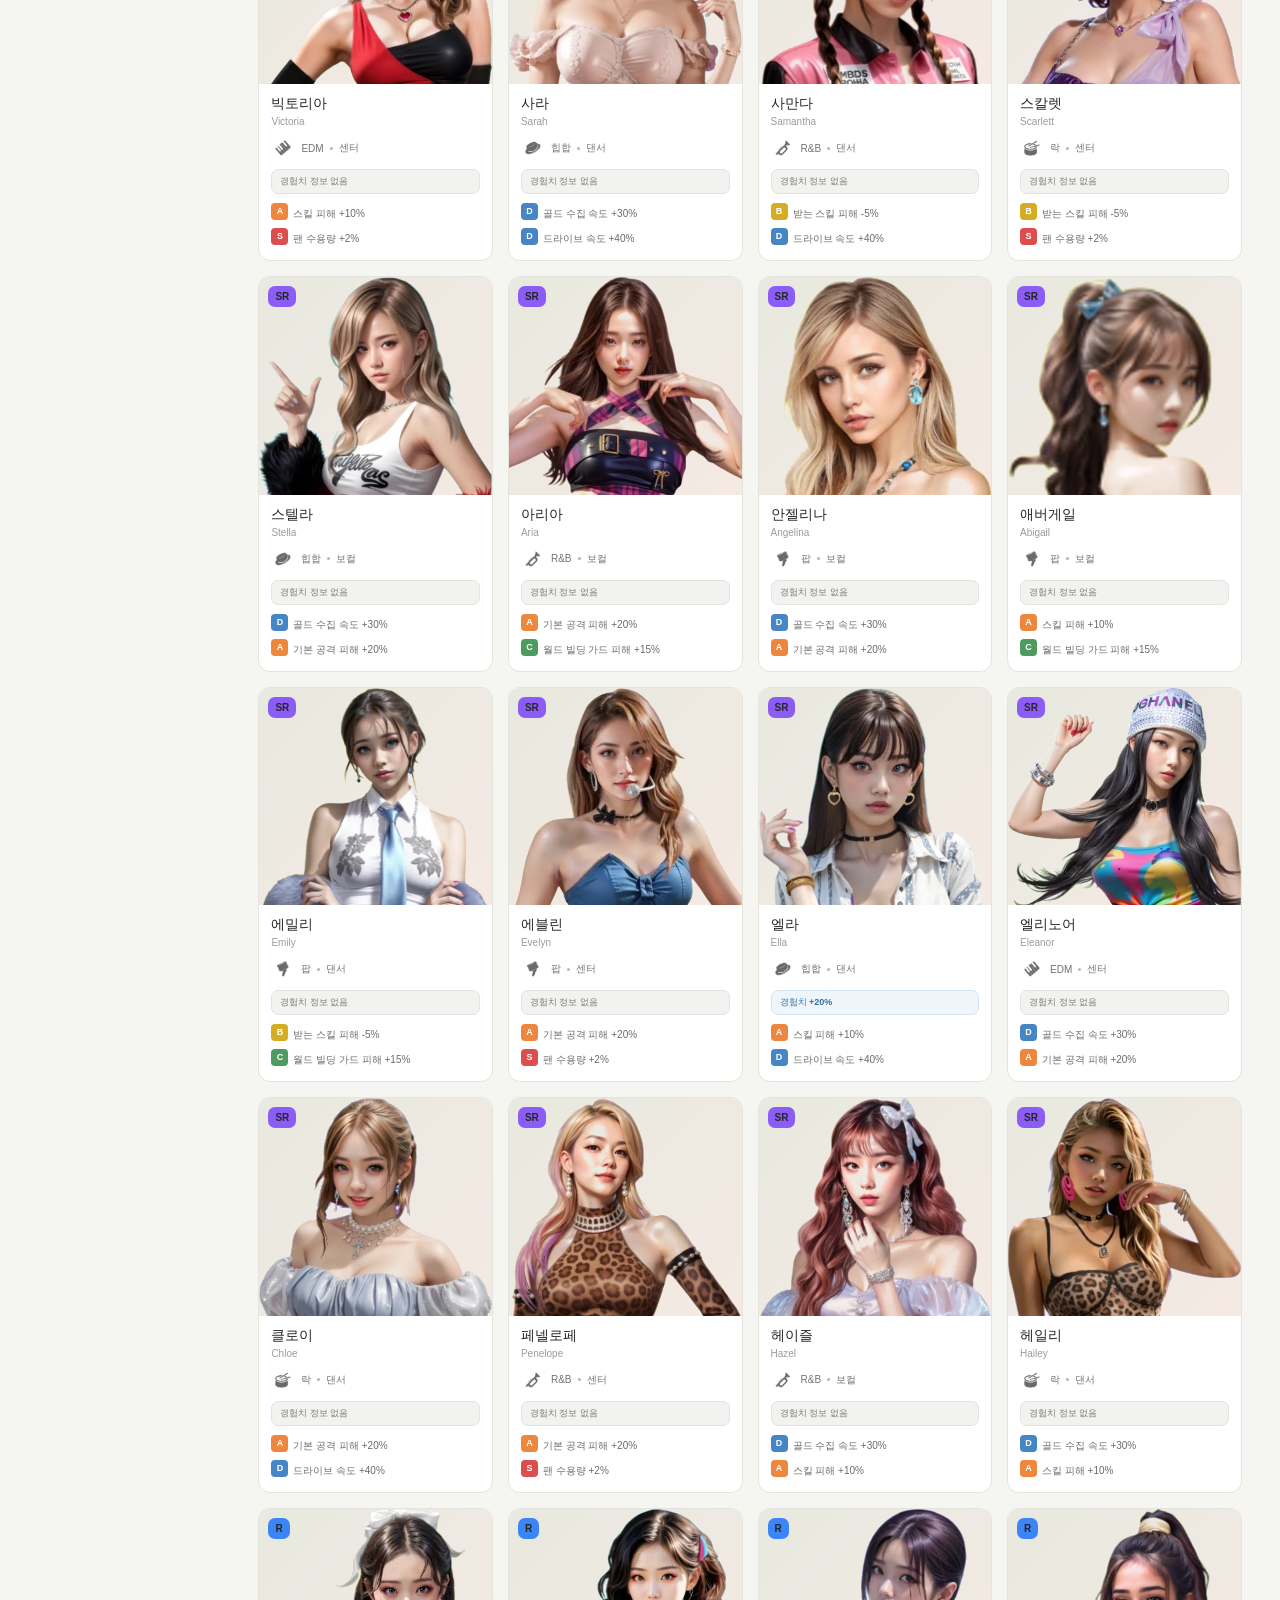
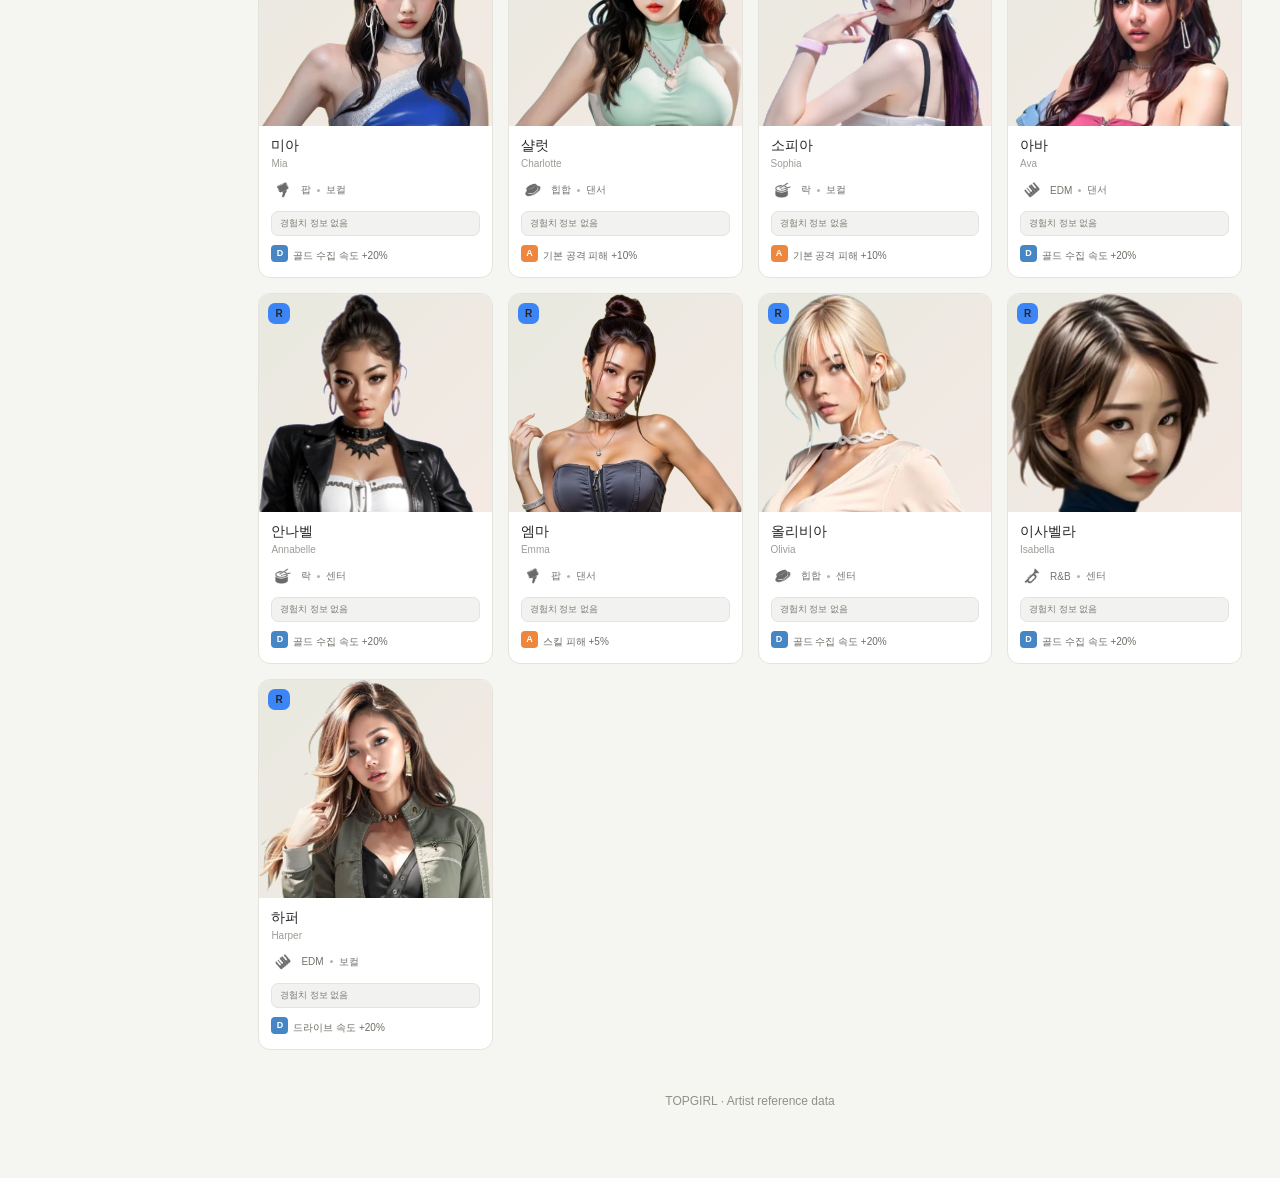
==== commit f636d715: "Remove character tiers and refresh experience costs" ====
--- a/index.html
+++ b/index.html
@@ -17,13 +17,13 @@
     @media(max-width:1180px){.grid{grid-template-columns:repeat(3,minmax(0,1fr))}}
     @media(max-width:600px){.grid{grid-template-columns:repeat(2,minmax(0,1fr));gap:9px}.portrait{height:clamp(138px,48vw,220px)}}
   </style>
-<style>.meta .genre-icon{width:24px;height:24px;object-fit:contain;filter:brightness(0) saturate(100%) opacity(.62);flex:none}.detail-genre{display:flex;align-items:center;gap:8px}.detail-genre img{width:28px;height:28px;object-fit:contain;filter:brightness(0) saturate(100%) opacity(.62);flex:none}.skill-line{display:flex!important;align-items:center;gap:5px;line-height:17px}.skill-line>span{line-height:17px}.skill-tier{display:inline-grid;place-items:center;align-self:center;flex:0 0 17px;min-width:17px;width:17px;height:17px;margin:0;padding:0;border-radius:4px;color:#fff;font-size:9px;line-height:1;font-weight:800}.skill-row>b{display:flex;align-items:center;gap:6px}</style></head>
+<style>.meta .genre-icon{width:24px;height:24px;object-fit:contain;filter:brightness(0) saturate(100%) opacity(.62);flex:none}.detail-genre{display:flex;align-items:center;gap:8px}.detail-genre img{width:28px;height:28px;object-fit:contain;filter:brightness(0) saturate(100%) opacity(.62);flex:none}.skill-line{display:flex!important;align-items:center;gap:5px;line-height:17px}.skill-line>span{line-height:17px}.skill-tier{display:inline-grid;place-items:center;align-self:center;flex:0 0 17px;min-width:17px;width:17px;height:17px;margin:0;padding:0;border-radius:4px;color:#fff;font-size:9px;line-height:1;font-weight:800}.skill-row>b{display:flex;align-items:center;gap:6px}.info>.exp-bonus{display:flex;align-items:center;min-height:25px;margin-top:9px;padding:5px 8px;border:1px solid transparent;border-radius:7px;font-size:9px;font-weight:800}.exp-bonus.low{border-color:#d7e5f2;background:#eef5fb;color:#39709e}.exp-bonus.medium{border-color:#e6ddbb;background:#faf6e7;color:#8b6c16}.exp-bonus.high{border-color:#e7ceb2;background:#fbf0e4;color:#a25e24}.exp-bonus.max{border-color:#e7c2c2;background:#faeaea;color:#a64141}.exp-bonus.zero{border-color:#dce5dc;background:#f0f5f0;color:#52705a}.exp-bonus.unknown{border-color:#e2e4df;background:#f2f3f0;color:#747a72}</style></head>
 <body>
   <div class="pages-layout">
   <aside class="pages-sidebar"><a class="pages-brand" href="./"><span class="pages-brand-mark">TG</span><span><b>TOPGIRL</b><small>PUBLIC DIRECTORY</small></span></a><div class="pages-nav-label">PAGES</div><nav class="pages-nav" aria-label="페이지"><a class="active" href="./" aria-current="page"><span class="pages-nav-icon"><svg viewBox="0 0 24 24"><rect x="3" y="3" width="7" height="7" rx="1"/><rect x="14" y="3" width="7" height="7" rx="1"/><rect x="3" y="14" width="7" height="7" rx="1"/><rect x="14" y="14" width="7" height="7" rx="1"/></svg></span>아티스트</a><a href="./party-result.html"><span class="pages-nav-icon"><svg viewBox="0 0 24 24"><path d="M4 19V5M4 19h17M7 15l4-4 3 2 6-7"/><circle cx="20" cy="6" r="1"/></svg></span>파티 편성</a><a href="./favorites.html"><span class="pages-nav-icon"><svg viewBox="0 0 24 24"><path d="M20.84 4.61a5.5 5.5 0 0 0-7.78 0L12 5.67l-1.06-1.06a5.5 5.5 0 0 0-7.78 7.78l1.06 1.06L12 21.23l7.78-7.78 1.06-1.06a5.5 5.5 0 0 0 0-7.78z"/></svg></span>선호 캐릭터</a><a href="./level-plan.html"><span class="pages-nav-icon"><svg viewBox="0 0 24 24"><path d="M9.937 15.5A2 2 0 0 0 8.5 14.063l-6.135-1.582a.5.5 0 0 1 0-.962L8.5 9.936A2 2 0 0 0 9.937 8.5l1.582-6.135a.5.5 0 0 1 .963 0L14.063 8.5A2 2 0 0 0 15.5 9.937l6.135 1.581a.5.5 0 0 1 0 .964L15.5 14.063a2 2 0 0 0-1.437 1.437l-1.582 6.135a.5.5 0 0 1-.963 0zM20 3v4M22 5h-4M4 17v2M5 18H3"/></svg></span>육성 계산</a></nav><div class="pages-sidebar-note">공개 아티스트 정보와 공유 결과</div></aside>
   <main class="shell">
     <section class="heading"><div><div class="eyebrow">ARTIST DATABASE</div><h1>아티스트</h1><p class="sub">아티스트 정보를 검색하고 필터링해 보세요.</p></div><div class="count"><b id="count">—</b>명</div></section>
-    <section class="filters" aria-label="아티스트 필터"><input class="search" id="query" type="search" placeholder="이름, 그룹 검색" aria-label="이름 또는 그룹 검색"><div class="filter-row"><span class="filter-title">필터</span><details class="multi" id="rank-filter"><summary>등급 전체</summary><div class="menu" id="rank-options"></div></details><select class="filter-select" id="tier"><option value="">티어 전체</option></select><select class="filter-select" id="genre"><option value="">장르 전체</option></select><select class="filter-select" id="role"><option value="">역할 전체</option></select><details class="multi" id="season-filter"><summary>시즌 전체</summary><div class="menu" id="season-options"></div></details><select class="filter-select" id="skill"><option value="">스킬 종류 전체</option></select></div></section>
+    <section class="filters" aria-label="아티스트 필터"><input class="search" id="query" type="search" placeholder="이름, 그룹 검색" aria-label="이름 또는 그룹 검색"><div class="filter-row"><span class="filter-title">필터</span><details class="multi" id="rank-filter"><summary>등급 전체</summary><div class="menu" id="rank-options"></div></details><select class="filter-select" id="genre"><option value="">장르 전체</option></select><select class="filter-select" id="role"><option value="">역할 전체</option></select><details class="multi" id="season-filter"><summary>시즌 전체</summary><div class="menu" id="season-options"></div></details><select class="filter-select" id="skill"><option value="">스킬 종류 전체</option></select></div></section>
     <div class="results"><span>아티스트 목록</span><span id="result-count"></span></div><div id="status" class="loading">목록을 불러오는 중…</div><div id="grid"></div>
     <footer class="footer">TOPGIRL · Artist reference data</footer>
   </main>
@@ -31,13 +31,14 @@
   </div>
   <script>
     const $=s=>document.querySelector(s);let artists=[];if(!document.querySelector('.pages-nav a[href="./calendar.html"]'))document.querySelector(".pages-nav")?.insertAdjacentHTML("beforeend",'<a href="./calendar.html"><span class="pages-nav-icon"><svg viewBox="0 0 24 24"><rect x="3" y="5" width="18" height="16" rx="2"/><path d="M16 3v4M8 3v4M3 10h18"/></svg></span>일정</a>');
-    const tierOrder={"S+":0,S:1,A:2,B:3,C:4,D:5},rankOrder={UR:0,SSR:1,SR:2,R:3},tierColors={"S+":"#dc4d4d",S:"#ed873d",A:"#d5ad24",B:"#4e9b62",C:"#4786c5",D:"#356bb1"},rankColors={UR:"#ff6b6b",SSR:"#fbbf24",SR:"#8b5cf6",R:"#3b85f6"};
+    const rankOrder={UR:0,SSR:1,SR:2,R:3},rankColors={UR:"#ff6b6b",SSR:"#fbbf24",SR:"#8b5cf6",R:"#3b85f6"};
     const skillTiers={gold_gathering_speed_increase:"D",drive_speed_increase:"D",basic_attack_damage_reduction:"B",skill_damage_reduction:"B",conditional_dps:"C",skill_damage_increase:"A",world_building_guard_damage_increase:"C",rally_fan_capacity_increase:"A",fan_capacity_increase:"S",player_damage_increase:"A",basic_attack_damage_increase:"A"},skillTierColors={S:"#dc4d4d",A:"#ed873d",B:"#d5ad24",C:"#4e9b62",D:"#4786c5"};
     const genreLabels={Pop:"팝",Rock:"락",EDM:"EDM","Hip Hop":"힙합","R&B":"R&B"},genreIconFiles={Pop:"pop.png",Rock:"rock.png",EDM:"edm.png","Hip Hop":"hip-hop.png","R&B":"r-and-b.png"},specialtyLabels={"Augmentation dommage":"피해 증가","Dommage réduction":"피해 감소","Solo car":"단독 차량",Mixte:"혼합","HQ defense":"본부 방어",Rassemblement:"집결","Vitesse de conduite":"운전 속도","Économie":"경제"};
-    const experienceBonusByName={"Kasha":20,"Longkui":20,"Monica":20,"Dewi":20,"Lestari":20,"Ningsih":20,"Isla":20,"Marina":20,"Vivienne":20,"Margot":44,"Sienna":44,"Valentina":44,"Aurelia":20,"Cornelia":20,"Octavia":20,"Antonia":20,"Claudius":20,"Flora":20,"Kendell":44,"Sloane":44,"Valerie":44,"Eri":20,"Hikari":20,"Rin":20,"Aya":44,"Mio":44,"Yumeno":44};
+    const experienceBonusByName={"Alice":0,"Anna":20,"Antonia":20,"Anya":0,"Aoi":100,"Arashi":72.8,"Ariadne":0,"Audrey":0,"Aurelia":20,"Aurora":0,"Avery":0,"Aya":44,"Ayaka":0,"Bella":0,"Brooklyn":0,"Calliope":0,"Caroline":0,"Cassia":100,"Chizuru":0,"Cindy":0,"Claire":0,"Claudius":20,"Cornelia":20,"Daphne":0,"Dewi":20,"Diah":100,"Eirene":0,"Elame":72.8,"Ella":20,"Eri":20,"Everly":0,"Flora":20,"Hana":72.8,"Haruki":0,"Hestia":0,"Hikari":20,"Julia":0,"Kalani":100,"Keisha":20,"Kelly":0,"Kendell":44,"Kesnia":0,"Kokoro":0,"Layla":72.8,"Leilani":0,"Longkui":20,"Margot":44,"Marina":20,"Megan":0,"Mellissa":0,"Mio":44,"Miyuki":0,"Mizakura":72.8,"Moana":0,"Momona":72.8,"Momosaki":72.8,"Monica":20,"Natasha":0,"Nephthys":72.8,"Ningsih":20,"Nora":0,"Nova":0,"Octavia":20,"Paisley":0,"Ratih":0,"Rena":72.8,"Restari":20,"Riku":0,"Rin":20,"Rosemary":0,"Ruby":0,"Sari":0,"Savannah":0,"Serena":100,"Shiori":100,"Sienna":44,"Skylar":0,"Sloane":44,"Sora":0,"Talia":0,"Tanya":100,"Valentina":44,"Valerie":44,"Venalia":100,"Vivian":20,"Xenia":0,"Yukine":100,"Yumeno":44,"Yuuko":0,"Zendaya":0};
     const esc=s=>String(s??'').replace(/[&<>"']/g,c=>({'&':'&amp;','<':'&lt;','>':'&gt;','"':'&quot;',"'":'&#39;'}[c]));
     const skillHtml=s=>{const tier=skillTiers[s.effectType];return`<span class="skill-line">${tier?`<b class="skill-tier" style="background:${skillTierColors[tier]}">${tier}</b>`:''}<span>${esc(s.displayTextKo||'스킬 문구 준비 중')}</span></span>`};
     const normRank=s=>s.startsWith('UR')?'UR':s;
+    const expValue=a=>Object.prototype.hasOwnProperty.call(experienceBonusByName,a.name)?experienceBonusByName[a.name]:null,expText=a=>expValue(a)==null?'경험치 정보 없음':`경험치 +${expValue(a)}%`,expClass=a=>{const v=expValue(a);return v==null?'unknown':v>=100?'max':v>=72.8?'high':v>=44?'medium':v>=20?'low':'zero'};
     function displaySeason(value){if(value==='Original'||value==='Universal')return'상시';if(value==='Auction'||value==='Auction House')return'경매장';if(value==='Anniversary')return'1st Anniversary';if(value==='2nd Anniversary'||value==='2nd Anniversary Artist')return'2nd Anniversary';const normalized=value==='Rome3'?'Rome 3':value;const m=normalized.match(/^(Tokyo|Bali|Rome)\s+(\d+)$/);return m?`${{Tokyo:'도쿄',Bali:'발리',Rome:'로마'}[m[1]]} ${m[2]}`:normalized}
     function filterSeason(value){return value==='Anniversary'||value==='2nd Anniversary'||value==='2nd Anniversary Artist'?'Anniversary':displaySeason(value)}
     function sortSeasons(values){const cityOrder={도쿄:0,발리:1,로마:2},special=['Anniversary','경매장','Community Event','Just Rosemary','SVS'];return [...values].sort((a,b)=>{if(a==='상시')return-1;if(b==='상시')return 1;const x=a.match(/^(도쿄|발리|로마) (\d+)$/),y=b.match(/^(도쿄|발리|로마) (\d+)$/);if(x&&y)return Number(x[2])-Number(y[2])||cityOrder[x[1]]-cityOrder[y[1]];if(x)return 1;if(y)return-1;const ai=special.indexOf(a),bi=special.indexOf(b);if(ai!==-1||bi!==-1)return(ai===-1?99:ai)-(bi===-1?99:bi);return a.localeCompare(b,'ko')})}
@@ -48,14 +49,14 @@
     function multiMenu(id,values,display,colors,selectedValues=values){const menu=$(`#${id}`);const title=id==='rank-options'?'표시할 등급':'표시할 시즌';menu.innerHTML=`<div class="menu-head"><span>${title}</span><button type="button" data-all>${selectedValues.length===values.length?'전체 해제':'전체 선택'}</button></div>`+values.map(v=>`<label><input type="checkbox" value="${esc(v)}" ${selectedValues.includes(v)?'checked':''}>${colors?`<i class="dot" style="background:${colors[v]}"></i>`:''}${esc(display?display(v):v)}</label>`).join('');menu.querySelector('[data-all]').onclick=()=>{const boxes=[...menu.querySelectorAll('input')],all=boxes.every(x=>x.checked);boxes.forEach(x=>x.checked=!all);menu.querySelector('[data-all]').textContent=all?'전체 선택':'전체 해제';updateMultiLabel(id)};menu.querySelectorAll('input').forEach(x=>x.onchange=()=>{menu.querySelector('[data-all]').textContent=[...menu.querySelectorAll('input')].every(y=>y.checked)?'전체 해제':'전체 선택';updateMultiLabel(id)});}
     function updateMultiLabel(id,persist=true,rerender=true){const detail=$(`#${id==='rank-options'?'rank-filter':'season-filter'}`),boxes=[...$(`#${id}`).querySelectorAll('input')],selected=boxes.filter(x=>x.checked).length;detail.classList.toggle('changed',selected!==boxes.length);detail.querySelector('summary').textContent=selected===boxes.length?(id==='rank-options'?'등급 전체':'시즌 전체'):selected===0?(id==='rank-options'?'등급 선택':'시즌 선택'):`${id==='rank-options'?'등급':'시즌'} ${selected}개`;if(id==='season-options'&&persist){try{localStorage.setItem('topgirl-pages-season-filter-v1',JSON.stringify(boxes.filter(x=>x.checked).map(x=>x.value)))}catch{}}if(rerender)render()}
     function picked(id){return [...$(`#${id}`).querySelectorAll('input:checked')].map(x=>x.value)}
-    function sortArtists(rows){return [...rows].sort((a,b)=>(tierOrder[a.tier]??99)-(tierOrder[b.tier]??99)||(rankOrder[normRank(a.rank)]??99)-(rankOrder[normRank(b.rank)]??99)||a.nameKo.localeCompare(b.nameKo,'ko'))}
+    function sortArtists(rows){return [...rows].sort((a,b)=>(rankOrder[normRank(a.rank)]??99)-(rankOrder[normRank(b.rank)]??99)||a.nameKo.localeCompare(b.nameKo,'ko'))}
     function format(n){return n==null?'—':Number(n).toLocaleString('ko-KR')}
-    function filtered(){const q=$('#query').value.trim().toLocaleLowerCase(),ranks=picked('rank-options'),seasons=picked('season-options');return sortArtists(artists.filter(a=>(!q||[a.name,a.nameKo,a.group].some(v=>String(v||'').toLocaleLowerCase().includes(q)))&&ranks.includes(normRank(a.rank))&&(!$('#tier').value||a.tier===$('#tier').value)&&(!$('#genre').value||a.genre===$('#genre').value)&&(!$('#role').value||a.role===$('#role').value)&&(seasons.length===seasonOptions().length||seasons.includes(filterSeason(a.season)))&&(!$('#skill').value||(a.normalizedSkillEffects||[]).some(x=>x.category===$('#skill').value))))}
-    function render(){const rows=filtered();$('#count').textContent=artists.length;$('#result-count').textContent=`${rows.length}명`;$('#status').hidden=true;const tiers=[...new Set(rows.map(a=>a.tier||'미분류'))].sort((a,b)=>(tierOrder[a]??99)-(tierOrder[b]??99)||a.localeCompare(b,'ko'));$('#grid').innerHTML=rows.length?tiers.map(t=>{const group=rows.filter(a=>(a.tier||'미분류')===t),tierColor=tierColors[t]||'#7b8179';return`<section class="tier-section"><h2 class="tier-title" style="--tier:${tierColor}">${esc(t)}<small>${group.length}명</small></h2><div class="grid">${group.map(a=>`<article class="card" tabindex="0" data-id="${a.id}" style="--rank-color:${rankColors[normRank(a.rank)]||'#8b5cf6'}"><div class="portrait">${img(a)}<div class="picture-badges"><span class="badge" style="color:${tierColor}">${esc(a.tier||'미분류')}</span><span class="badge rank" style="background:${rankColors[normRank(a.rank)]||'#8b5cf6'};color:#252724">${esc(normRank(a.rank))}</span></div></div><div class="info"><h3 class="name">${esc(a.nameKo||a.name)}</h3><div class="english">${esc(a.name)}</div><div class="meta"><img class="genre-icon" src="./images/genres/${genreIconFiles[a.genre]||''}" alt="${esc(genreLabels[a.genre]||a.genre)}" title="${esc(genreLabels[a.genre]||a.genre)}"><span>${esc(genreLabels[a.genre]||a.genre)}</span><i></i><span>${esc(a.role)}</span>${displaySeason(a.season)!=='상시'?`<i></i><span>${esc(displaySeason(a.season))}</span>`:''}${experienceBonusByName[a.name]?`<span class="exp-bonus">\uACBD\uD5D8\uCE58 +${experienceBonusByName[a.name]}%</span>`:''}</div><div class="stats"><span><small>SING</small><b>${format(a.singStat)}</b></span><span><small>DANCE</small><b>${format(a.danceStat)}</b></span></div><div class="skills">${(a.normalizedSkillEffects||[]).map(skillHtml).join('')}</div></div></article>`).join('')}</div></section>`}).join(''):'<div class="empty">검색 결과가 없습니다.</div>';$('#grid').querySelectorAll('.card').forEach(c=>{const open=()=>show(artists.find(a=>a.id===Number(c.dataset.id)));c.onclick=open;c.onkeydown=e=>{if(e.key==='Enter'||e.key===' '){e.preventDefault();open()}}})}
-    function show(a){const season=displaySeason(a.season);$('#dialog').innerHTML=`<button class="close" aria-label="닫기">×</button><div class="detail-hero"><div class="portrait">${img(a)}</div><div class="detail"><div class="eyebrow">${esc(a.group)}</div><h2>${esc(a.nameKo||a.name)}</h2><div class="english">${esc(a.name)}</div></div><span class="detail-rank" style="background:${rankColors[normRank(a.rank)]||'#8b5cf6'}">${esc(normRank(a.rank))}</span></div><div class="detail-grid">${[['티어',a.tier],['시즌',season],['장르',`<span class="detail-genre"><img src="./images/genres/${genreIconFiles[a.genre]||''}" alt="">${esc(genreLabels[a.genre]||a.genre)}</span>`],['역할',a.role],['가창력',format(a.singStat)],['춤',format(a.danceStat)],['특성',specialtyLabels[a.specialty]||a.specialty||'—']].map(([k,v])=>`<div class="detail-item"><small>${esc(k)}</small><b>${k==='장르'?v:esc(v)}</b></div>`).join('')}</div><div class="detail-skills"><h3>스킬</h3>${(a.normalizedSkillEffects||[]).map(s=>`<div class="skill-row"><b>${skillHtml(s)}</b><small>${esc(s.category)}</small></div>`).join('')}</div><p class="english">${esc(a.description)}</p>`;$('#modal').classList.add('open');$('#dialog .close').onclick=close;$('#modal').onclick=e=>{if(e.target===$('#modal'))close()}}
+    function filtered(){const q=$('#query').value.trim().toLocaleLowerCase(),ranks=picked('rank-options'),seasons=picked('season-options');return sortArtists(artists.filter(a=>(!q||[a.name,a.nameKo,a.group].some(v=>String(v||'').toLocaleLowerCase().includes(q)))&&ranks.includes(normRank(a.rank))&&(!$('#genre').value||a.genre===$('#genre').value)&&(!$('#role').value||a.role===$('#role').value)&&(seasons.length===seasonOptions().length||seasons.includes(filterSeason(a.season)))&&(!$('#skill').value||(a.normalizedSkillEffects||[]).some(x=>x.category===$('#skill').value))))}
+    function render(){const rows=filtered();$('#count').textContent=artists.length;$('#result-count').textContent=`${rows.length}명`;$('#status').hidden=true;$('#grid').innerHTML=rows.length?`<div class="grid">${rows.map(a=>`<article class="card" tabindex="0" data-id="${a.id}" style="--rank-color:${rankColors[normRank(a.rank)]||'#8b5cf6'}"><div class="portrait">${img(a)}<div class="picture-badges"><span class="badge rank" style="background:${rankColors[normRank(a.rank)]||'#8b5cf6'};color:#252724">${esc(normRank(a.rank))}</span></div></div><div class="info"><h3 class="name">${esc(a.nameKo||a.name)}</h3><div class="english">${esc(a.name)}</div><div class="meta"><img class="genre-icon" src="./images/genres/${genreIconFiles[a.genre]||''}" alt="${esc(genreLabels[a.genre]||a.genre)}" title="${esc(genreLabels[a.genre]||a.genre)}"><span>${esc(genreLabels[a.genre]||a.genre)}</span><i></i><span>${esc(a.role)}</span>${displaySeason(a.season)!=='상시'?`<i></i><span>${esc(displaySeason(a.season))}</span>`:''}</div><div class="exp-bonus ${expClass(a)}">${expText(a)}</div><div class="skills">${(a.normalizedSkillEffects||[]).map(skillHtml).join('')}</div></div></article>`).join('')} </div>`:'<div class="empty">검색 결과가 없습니다.</div>';$('#grid').querySelectorAll('.card').forEach(c=>{const open=()=>show(artists.find(a=>a.id===Number(c.dataset.id)));c.onclick=open;c.onkeydown=e=>{if(e.key==='Enter'||e.key===' '){e.preventDefault();open()}}})}
+    function show(a){const season=displaySeason(a.season);$('#dialog').innerHTML=`<button class="close" aria-label="닫기">×</button><div class="detail-hero"><div class="portrait">${img(a)}</div><div class="detail"><div class="eyebrow">${esc(a.group)}</div><h2>${esc(a.nameKo||a.name)}</h2><div class="english">${esc(a.name)}</div></div><span class="detail-rank" style="background:${rankColors[normRank(a.rank)]||'#8b5cf6'}">${esc(normRank(a.rank))}</span></div><div class="detail-grid">${[['시즌',season],['장르',`<span class="detail-genre"><img src="./images/genres/${genreIconFiles[a.genre]||''}" alt="">${esc(genreLabels[a.genre]||a.genre)}</span>`],['역할',a.role],['특성',specialtyLabels[a.specialty]||a.specialty||'—']].map(([k,v])=>`<div class="detail-item"><small>${esc(k)}</small><b>${k==='장르'?v:esc(v)}</b></div>`).join('')}</div><div class="detail-skills"><h3>스킬</h3>${(a.normalizedSkillEffects||[]).map(s=>`<div class="skill-row"><b>${skillHtml(s)}</b><small>${esc(s.category)}</small></div>`).join('')}</div><p class="english">${esc(a.description)}</p>`;$('#modal').classList.add('open');$('#dialog .close').onclick=close;$('#modal').onclick=e=>{if(e.target===$('#modal'))close()}}
     function close(){$('#modal').classList.remove('open')}document.addEventListener('keydown',e=>{if(e.key==='Escape')close()});
-    ['#query','#tier','#genre','#role','#skill'].forEach(id=>$(id).addEventListener('input',render));$('#modal').addEventListener('click',e=>{if(e.target===$('#modal'))close()});
-    fetch('./artists.json').then(r=>{if(!r.ok)throw new Error();return r.json()}).then(data=>{artists=data;multiMenu('rank-options',['R','SR','SSR','UR'],null,rankColors,['R','SR','SSR']);const seasons=seasonOptions();multiMenu('season-options',seasons,null,null,loadSavedSeasons(seasons));updateMultiLabel('season-options',false,false);fillSelect('#tier',['S+','S','A','B','C','D']);fillSelect('#genre',['Hip Hop','R&B','Rock','Pop','EDM'],v=>genreLabels[v]);fillSelect('#role',['보컬','댄서','센터']);fillSelect('#skill',['피해 증가','피해 감소','경제/골드 수집','이동/차량 속도','조건부 DPS','집결/팬 수용량','팬 수용량']);render()}).catch(()=>{$('#status').className='error';$('#status').textContent='아티스트 데이터를 불러오지 못했습니다. GitHub Pages에서 사이트를 열었는지 확인해 주세요.'});
+    ['#query','#genre','#role','#skill'].forEach(id=>$(id).addEventListener('input',render));$('#modal').addEventListener('click',e=>{if(e.target===$('#modal'))close()});
+    fetch('./artists.json').then(r=>{if(!r.ok)throw new Error();return r.json()}).then(data=>{artists=data;multiMenu('rank-options',['R','SR','SSR','UR'],null,rankColors,['R','SR','SSR']);const seasons=seasonOptions();multiMenu('season-options',seasons,null,null,loadSavedSeasons(seasons));updateMultiLabel('season-options',false,false);fillSelect('#genre',['Hip Hop','R&B','Rock','Pop','EDM'],v=>genreLabels[v]);fillSelect('#role',['보컬','댄서','센터']);fillSelect('#skill',['피해 증가','피해 감소','경제/골드 수집','이동/차량 속도','조건부 DPS','집결/팬 수용량','팬 수용량']);render()}).catch(()=>{$('#status').className='error';$('#status').textContent='아티스트 데이터를 불러오지 못했습니다. GitHub Pages에서 사이트를 열었는지 확인해 주세요.'});
   </script>
 </body>
 </html>
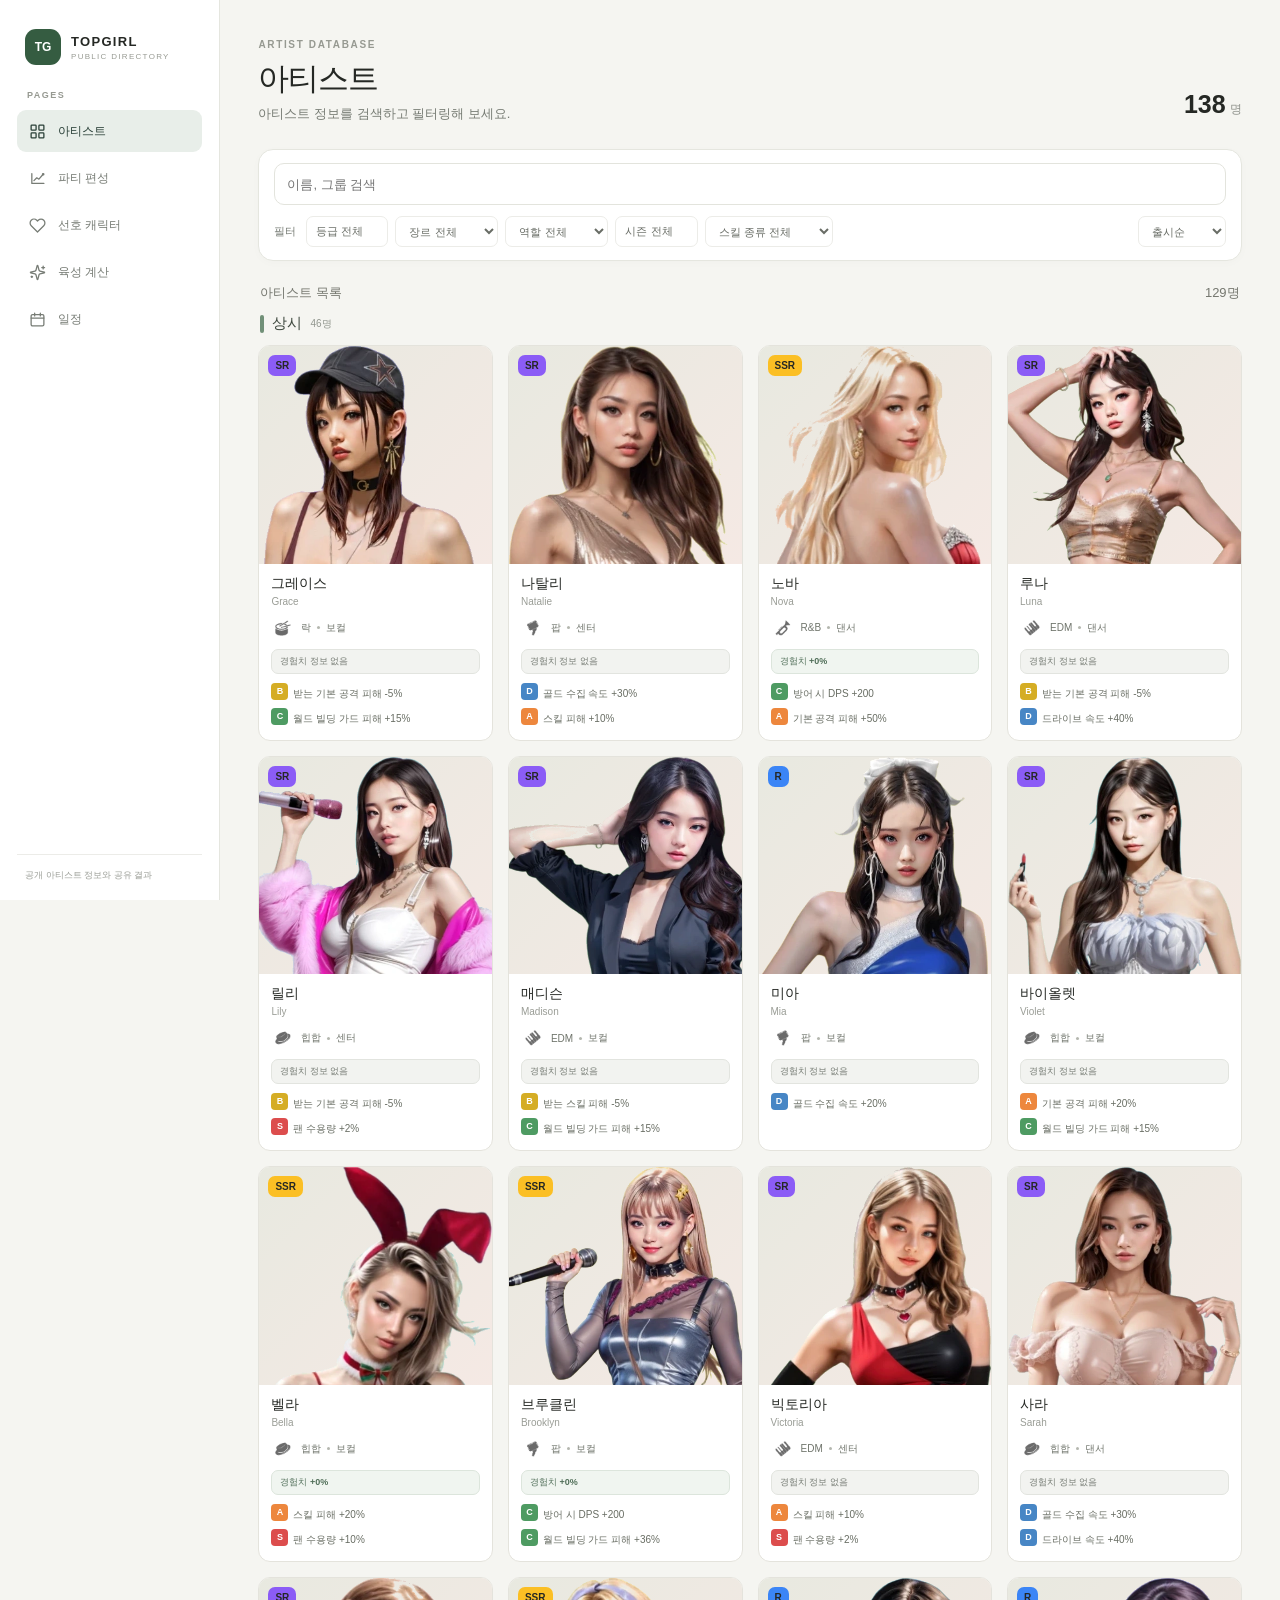
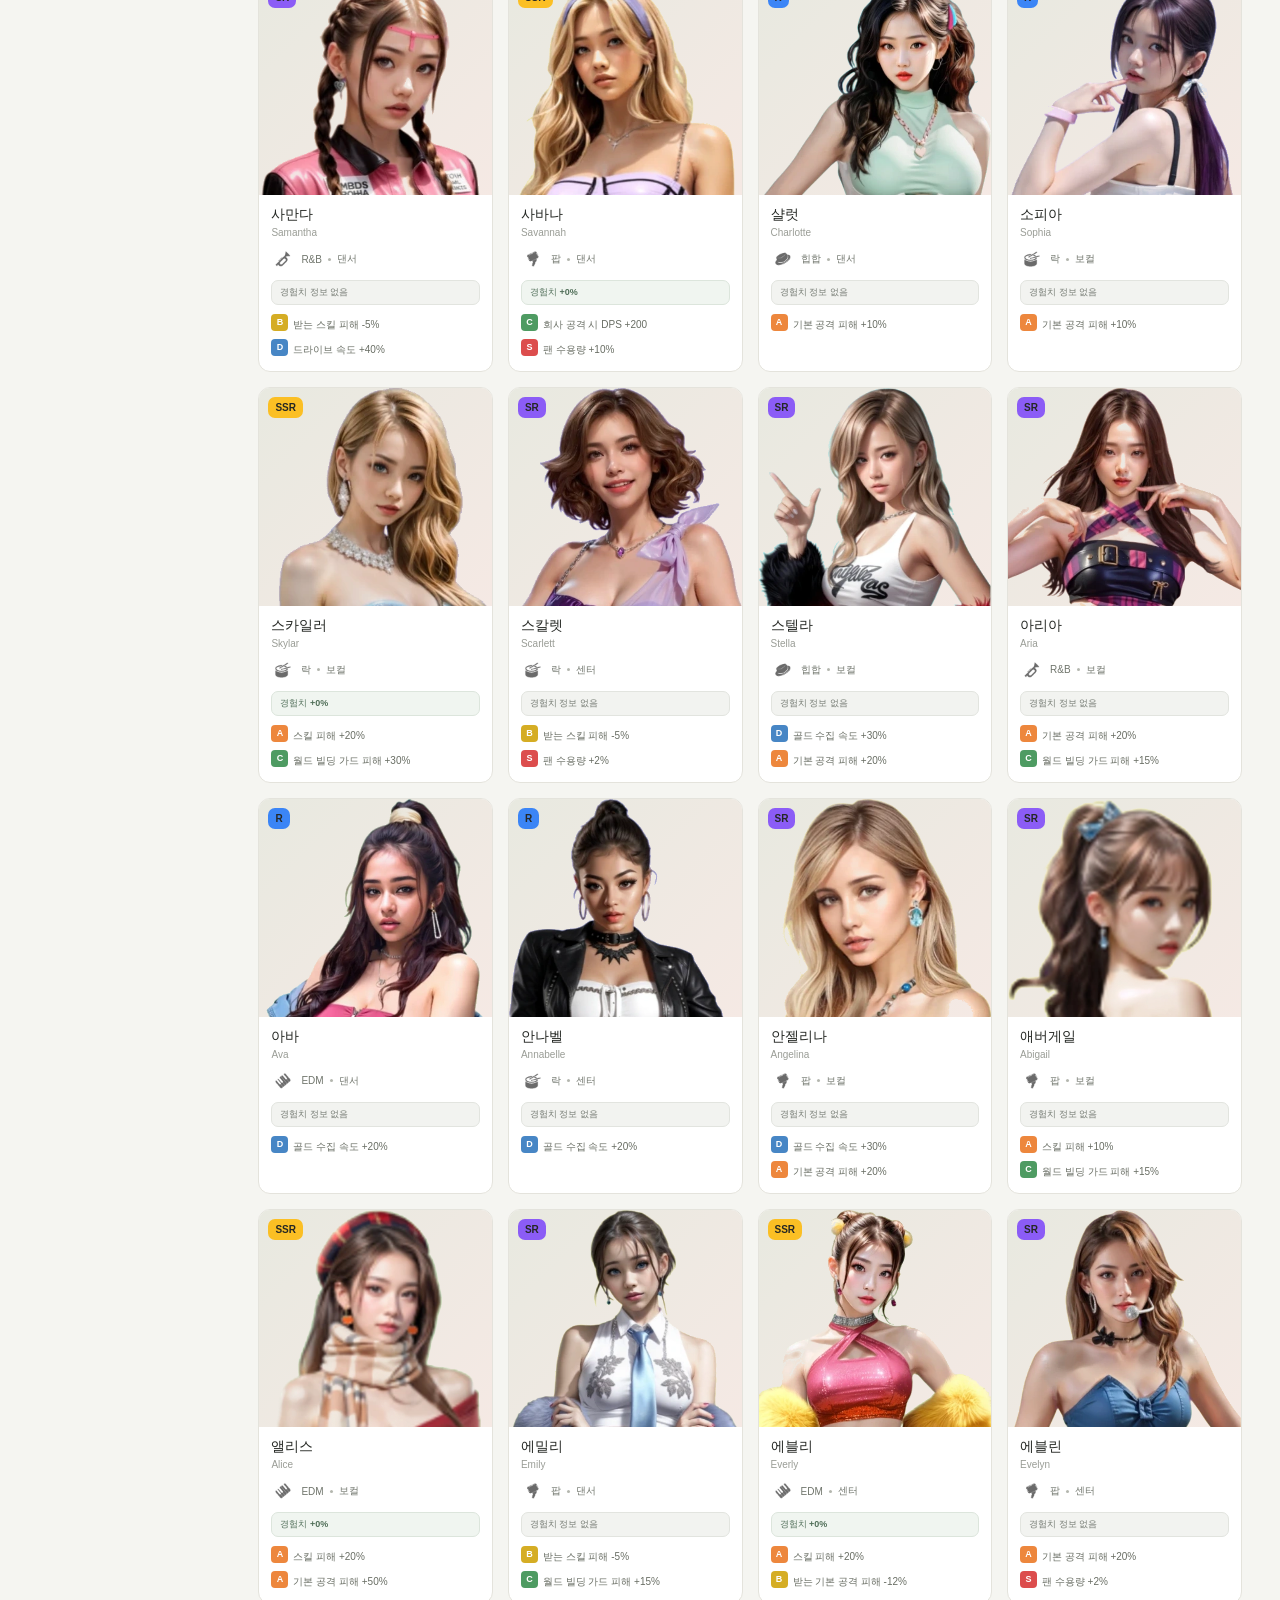
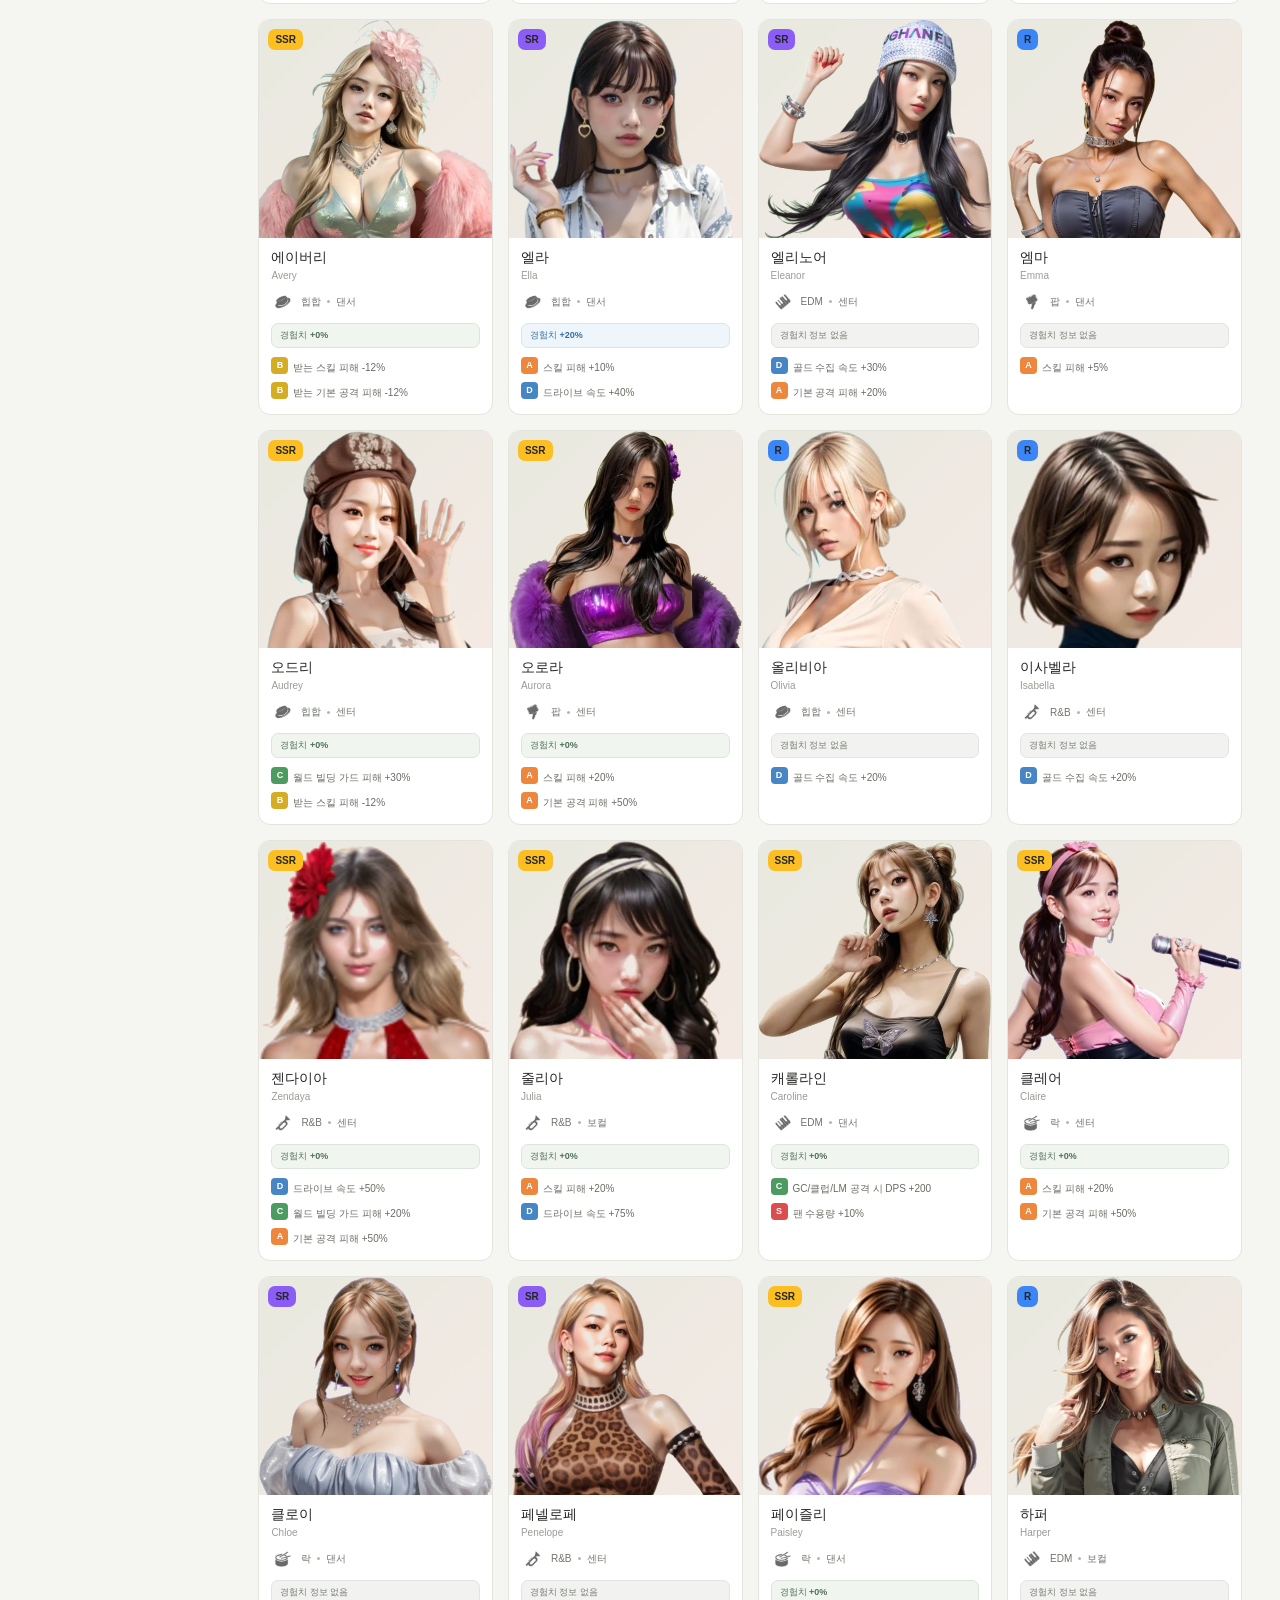
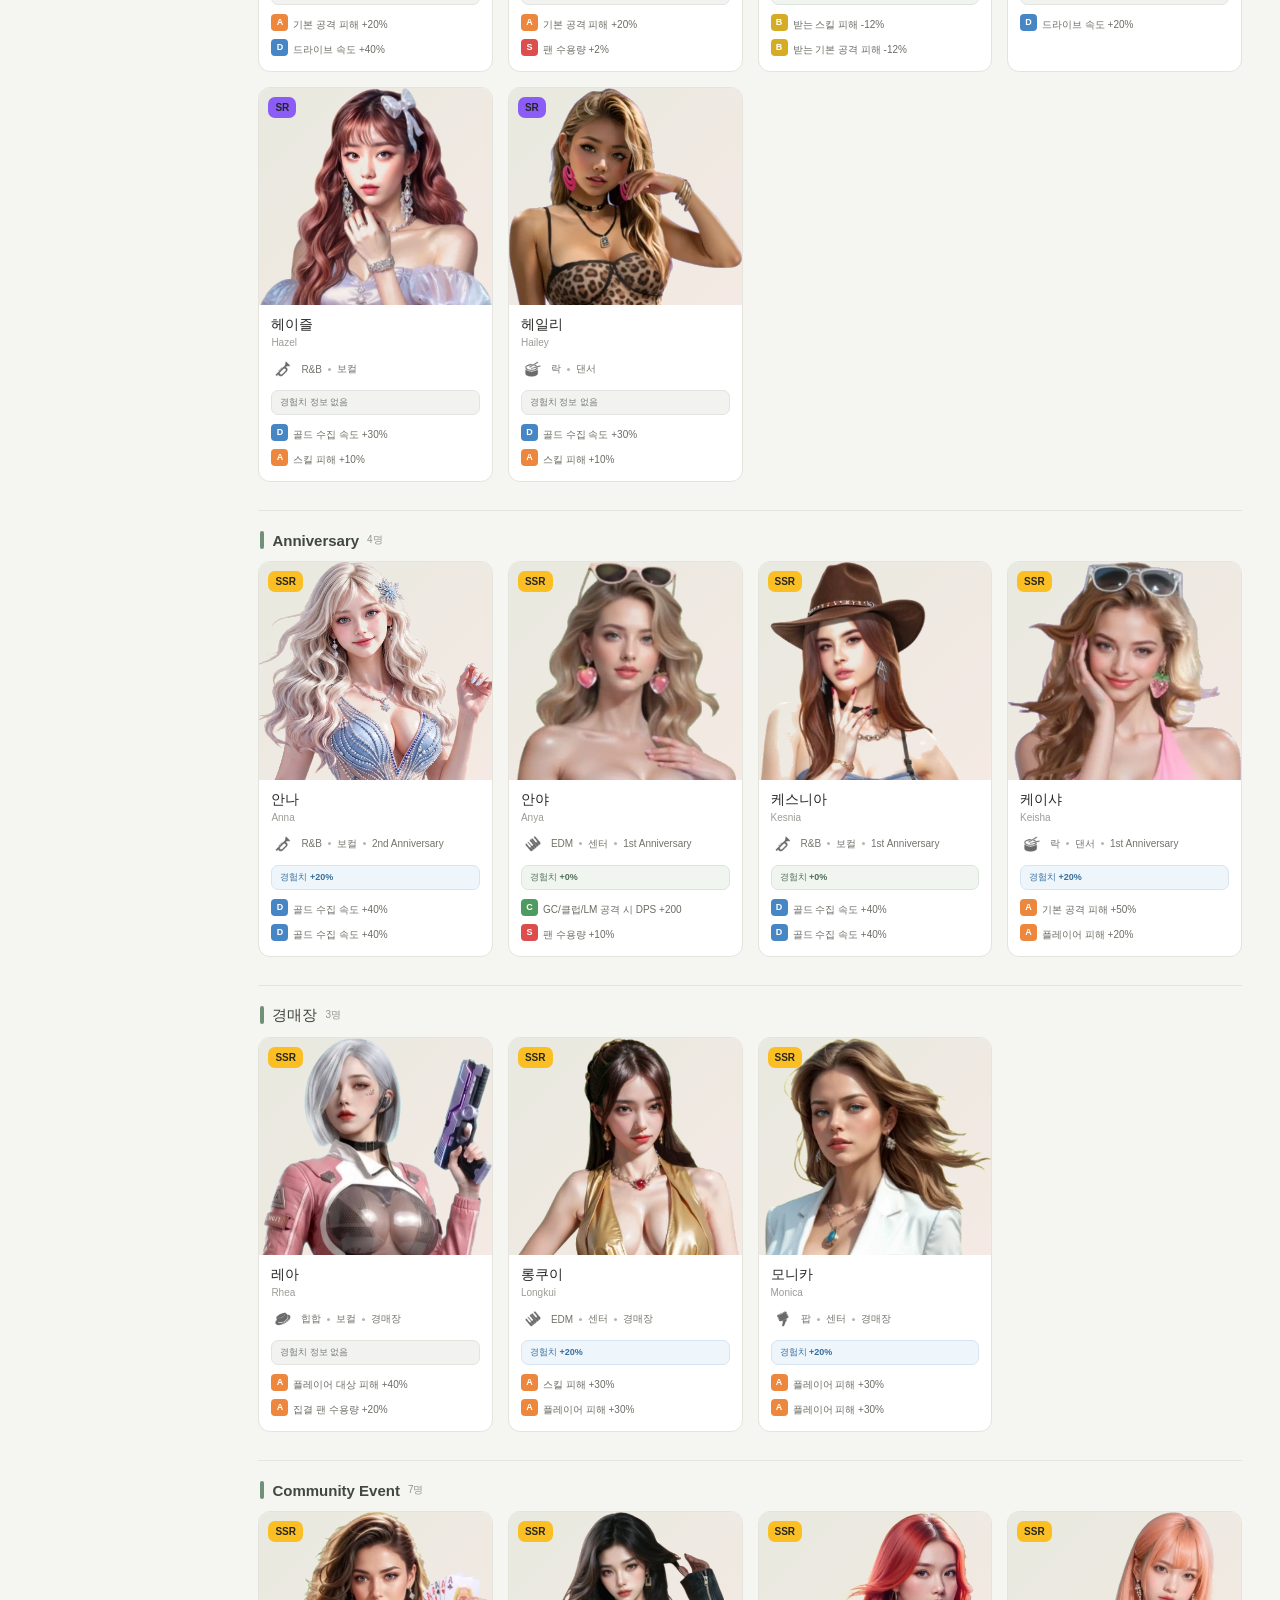
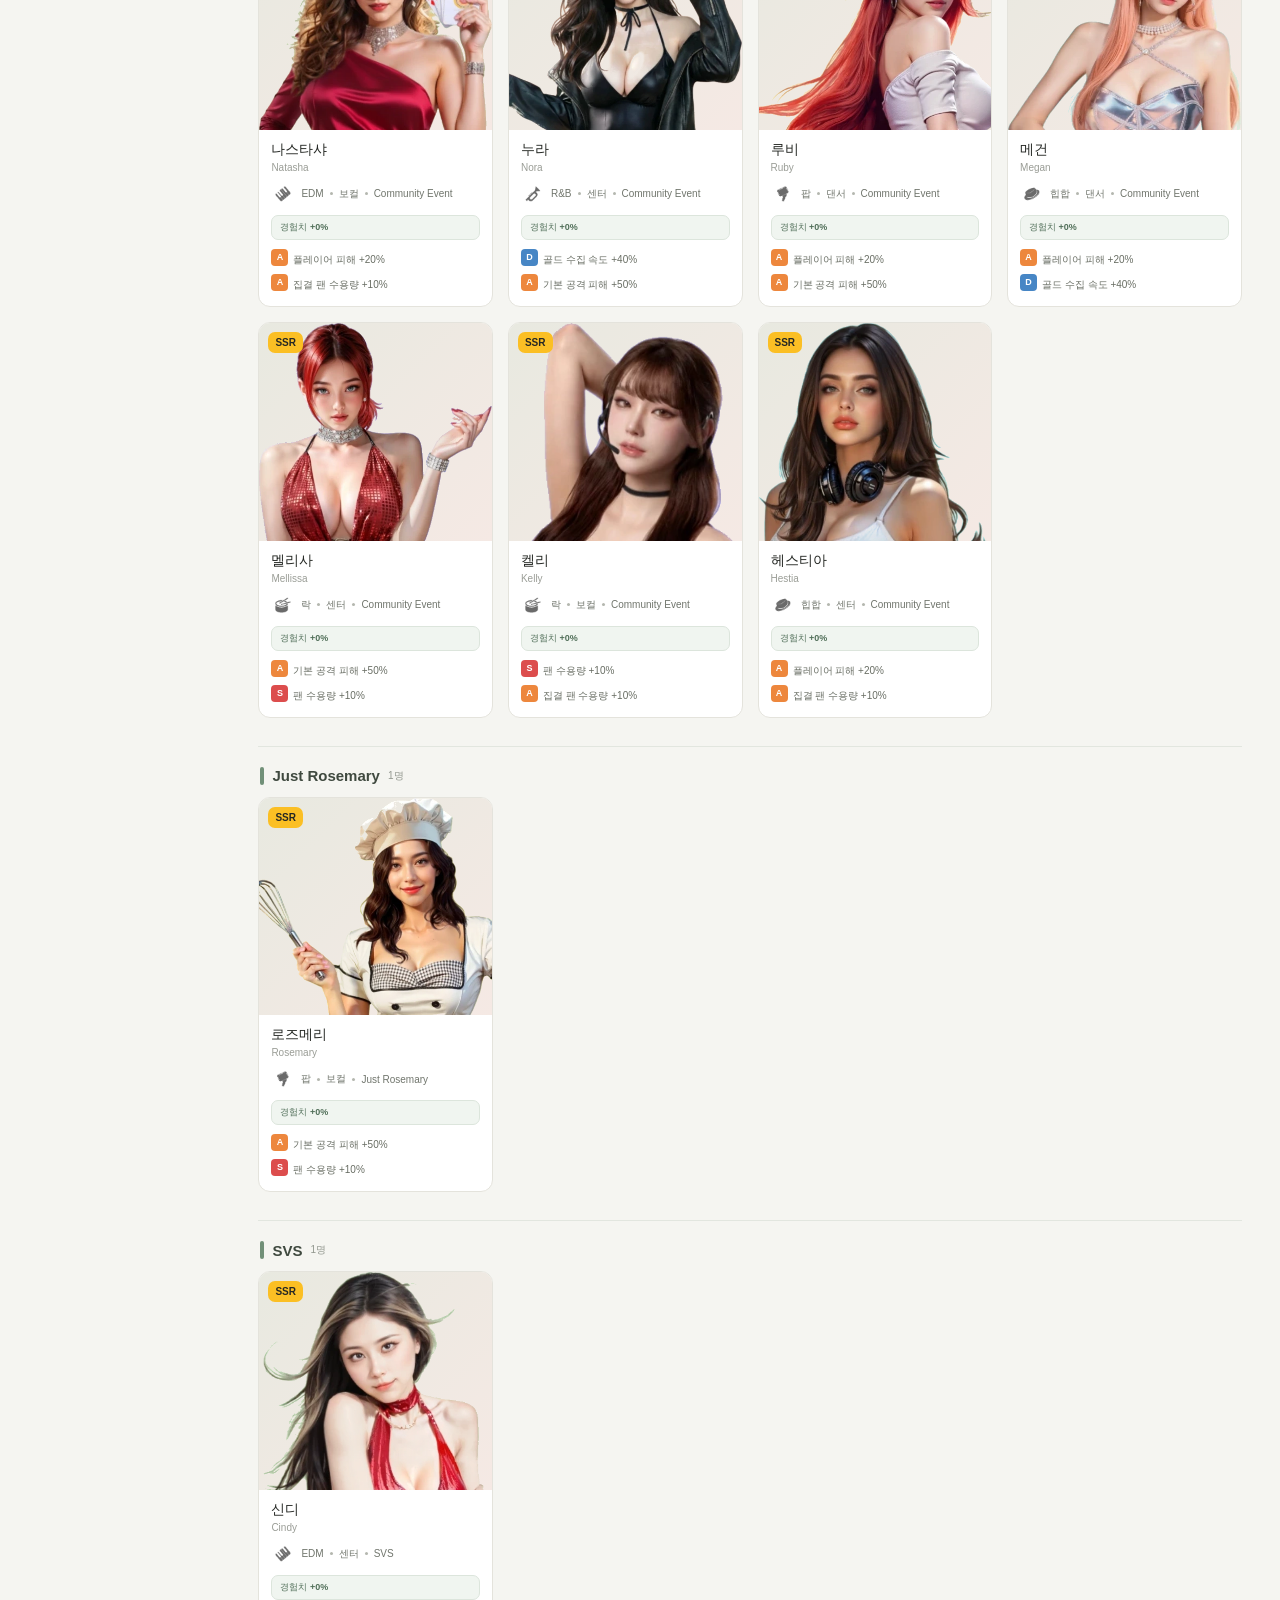
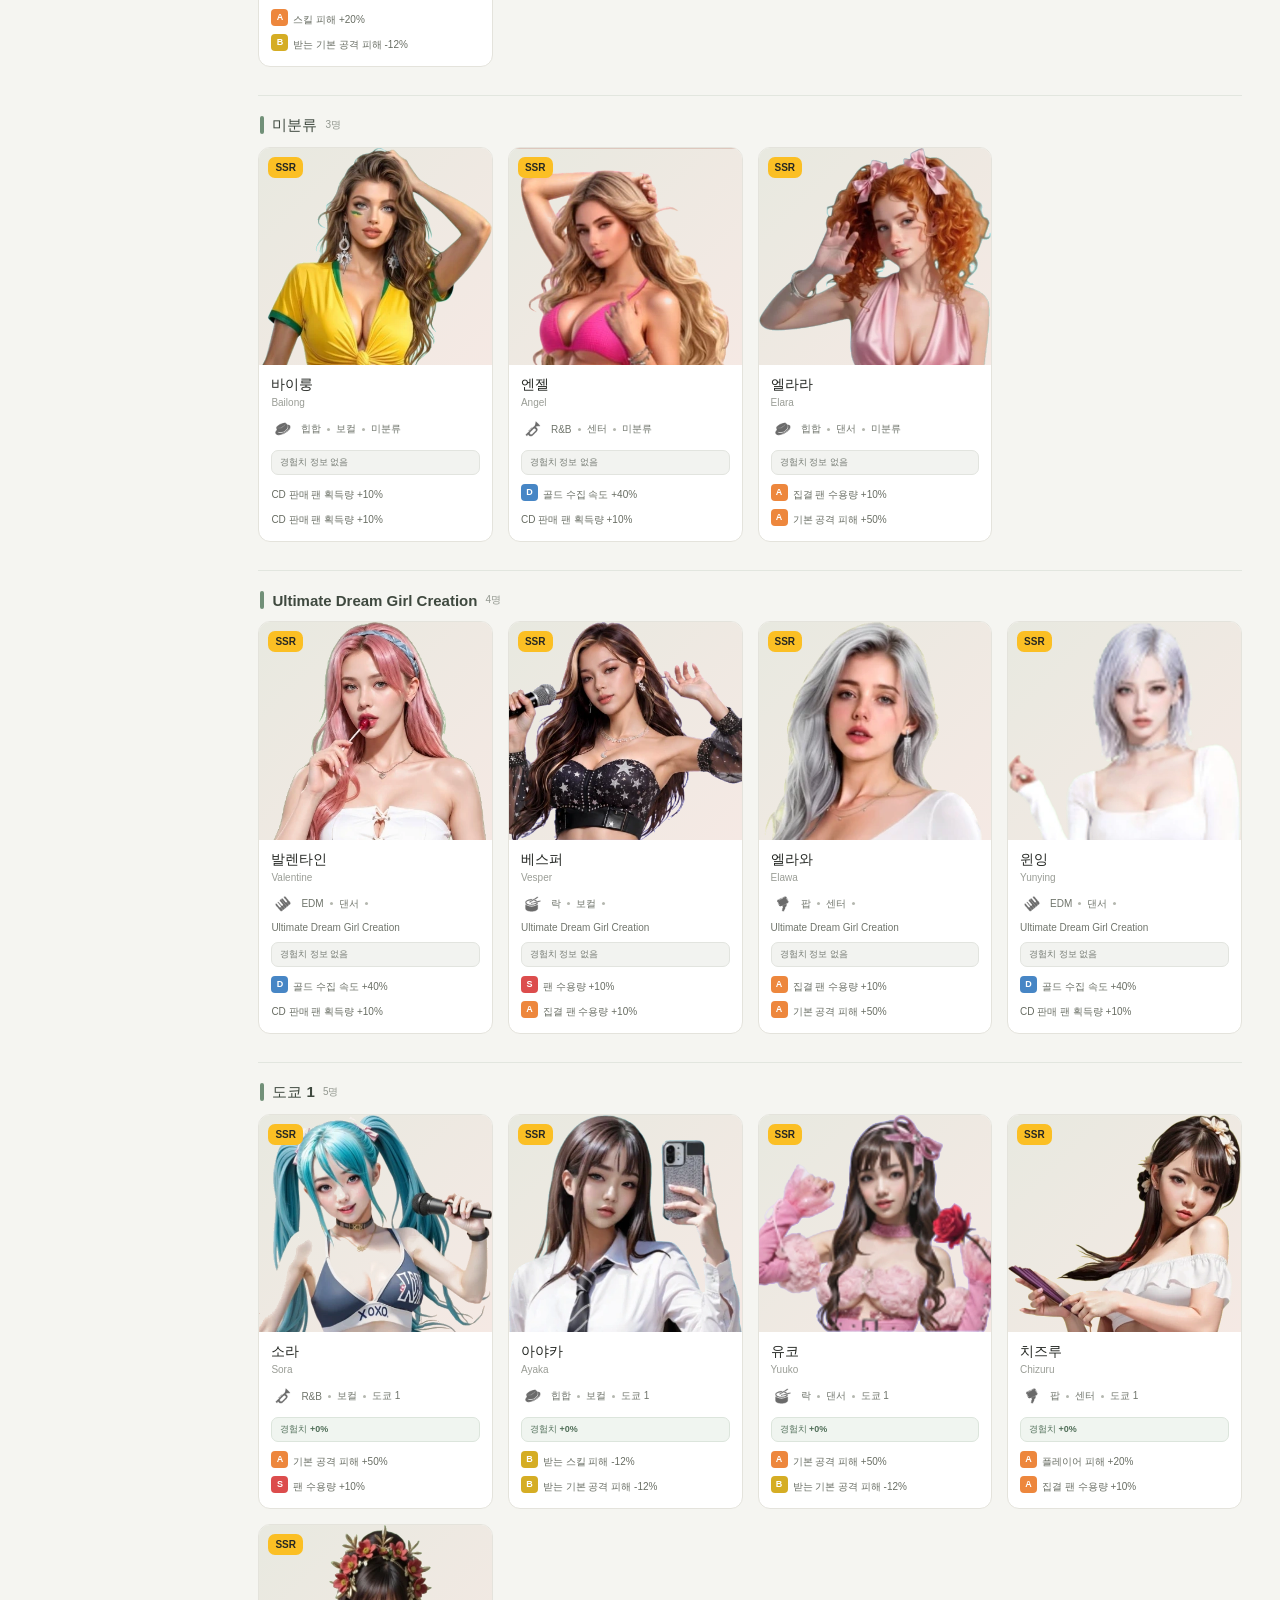
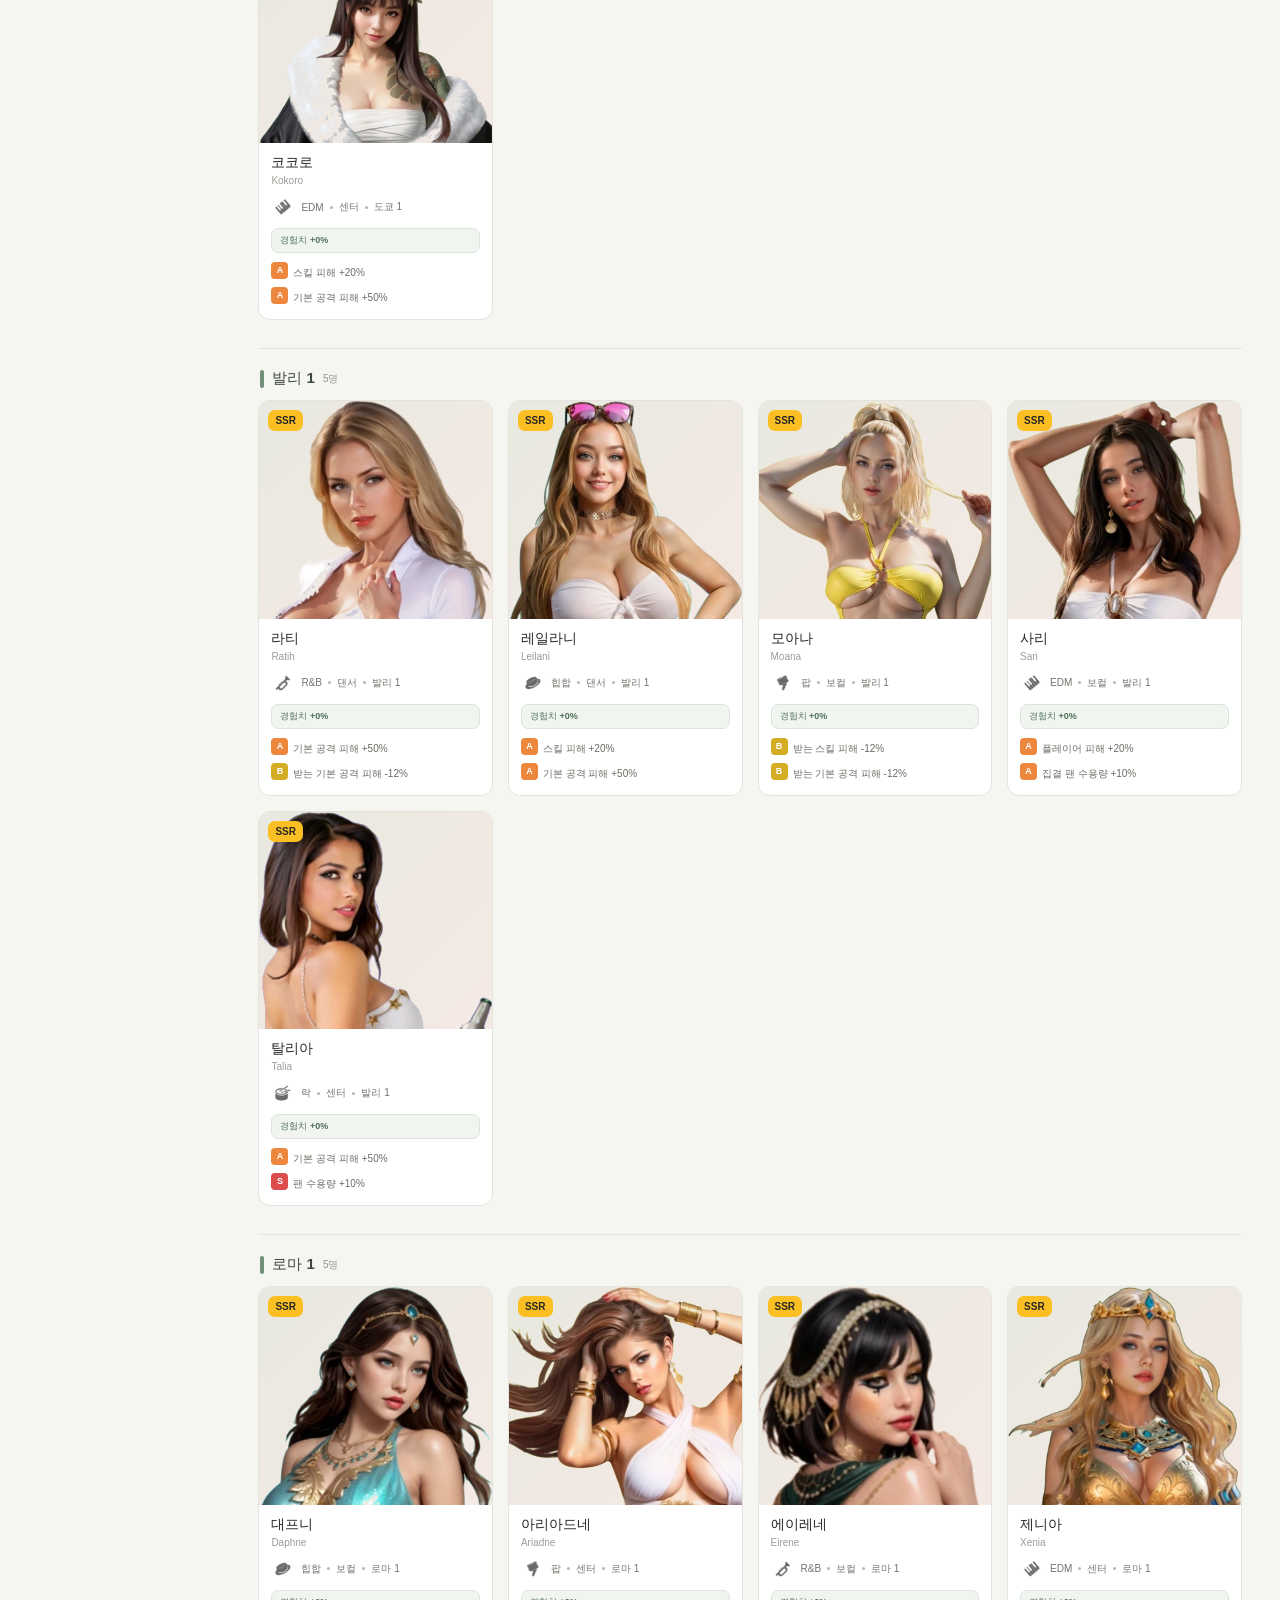
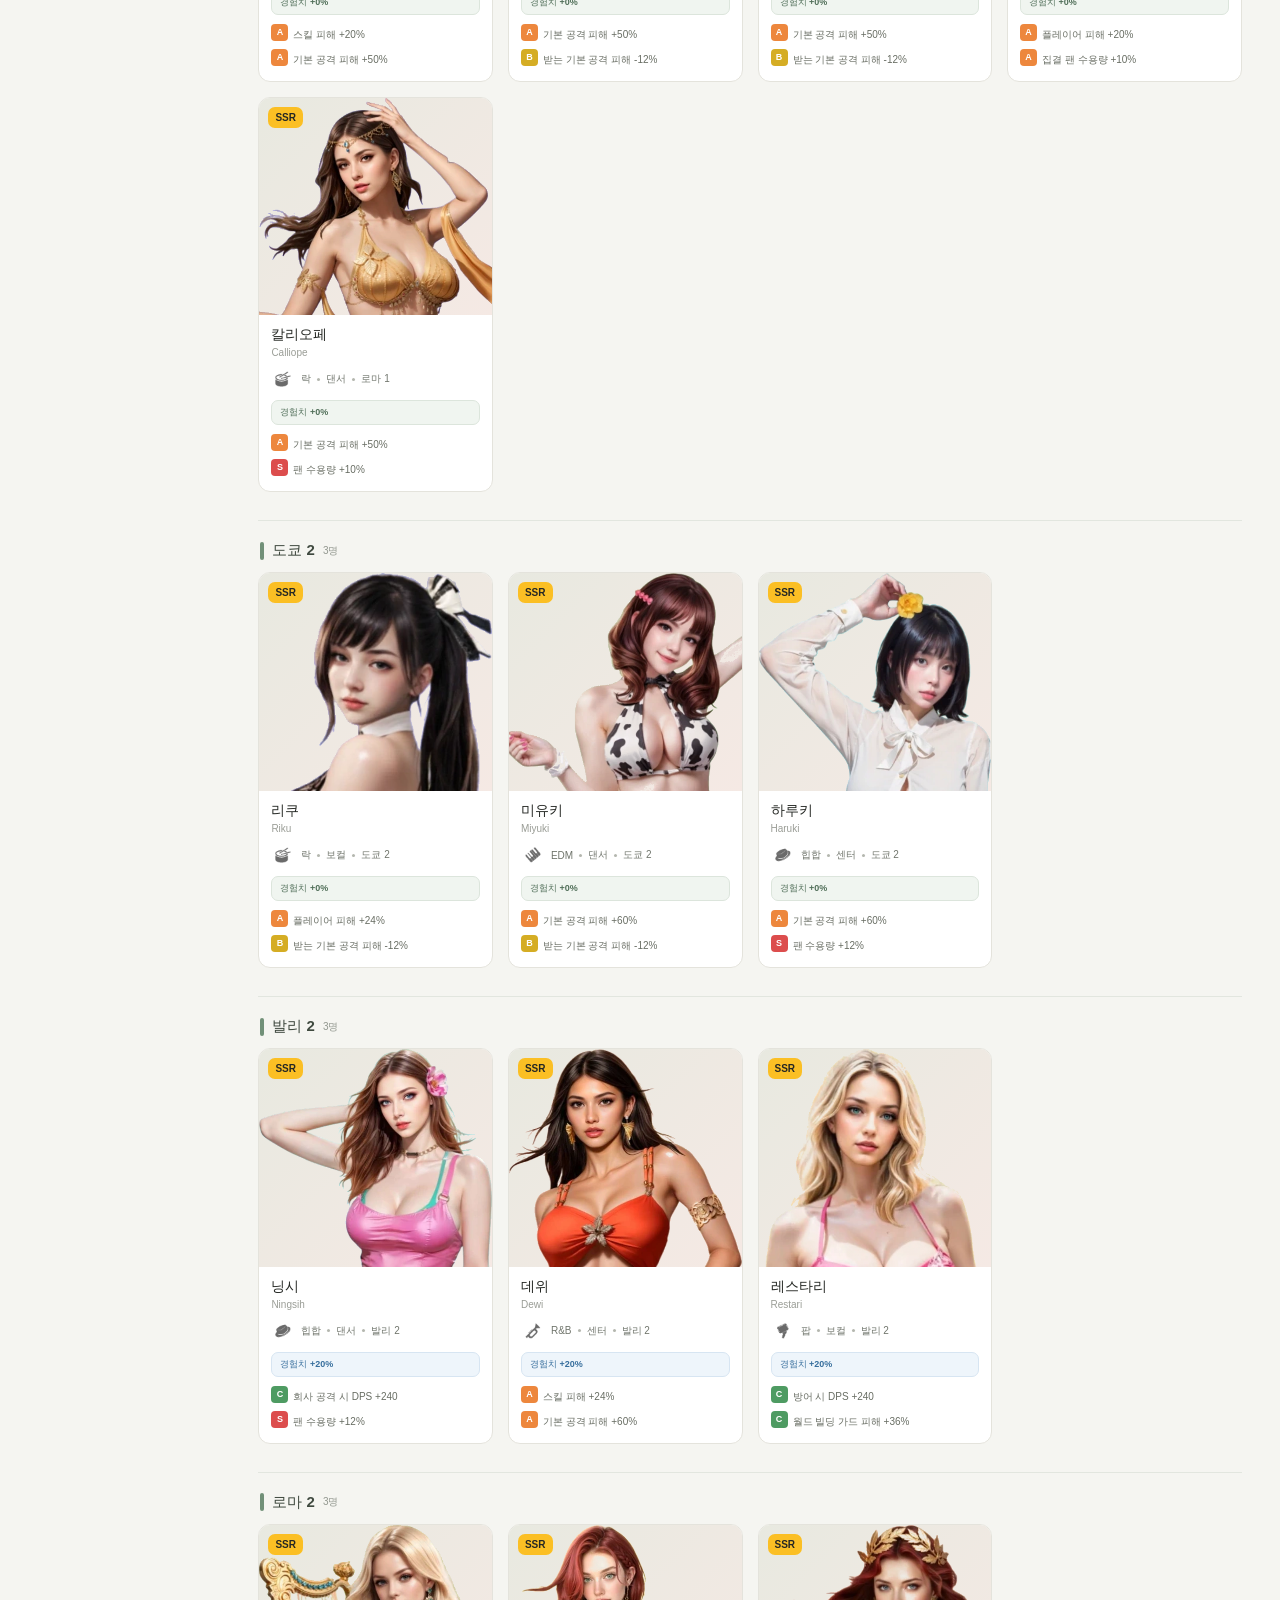
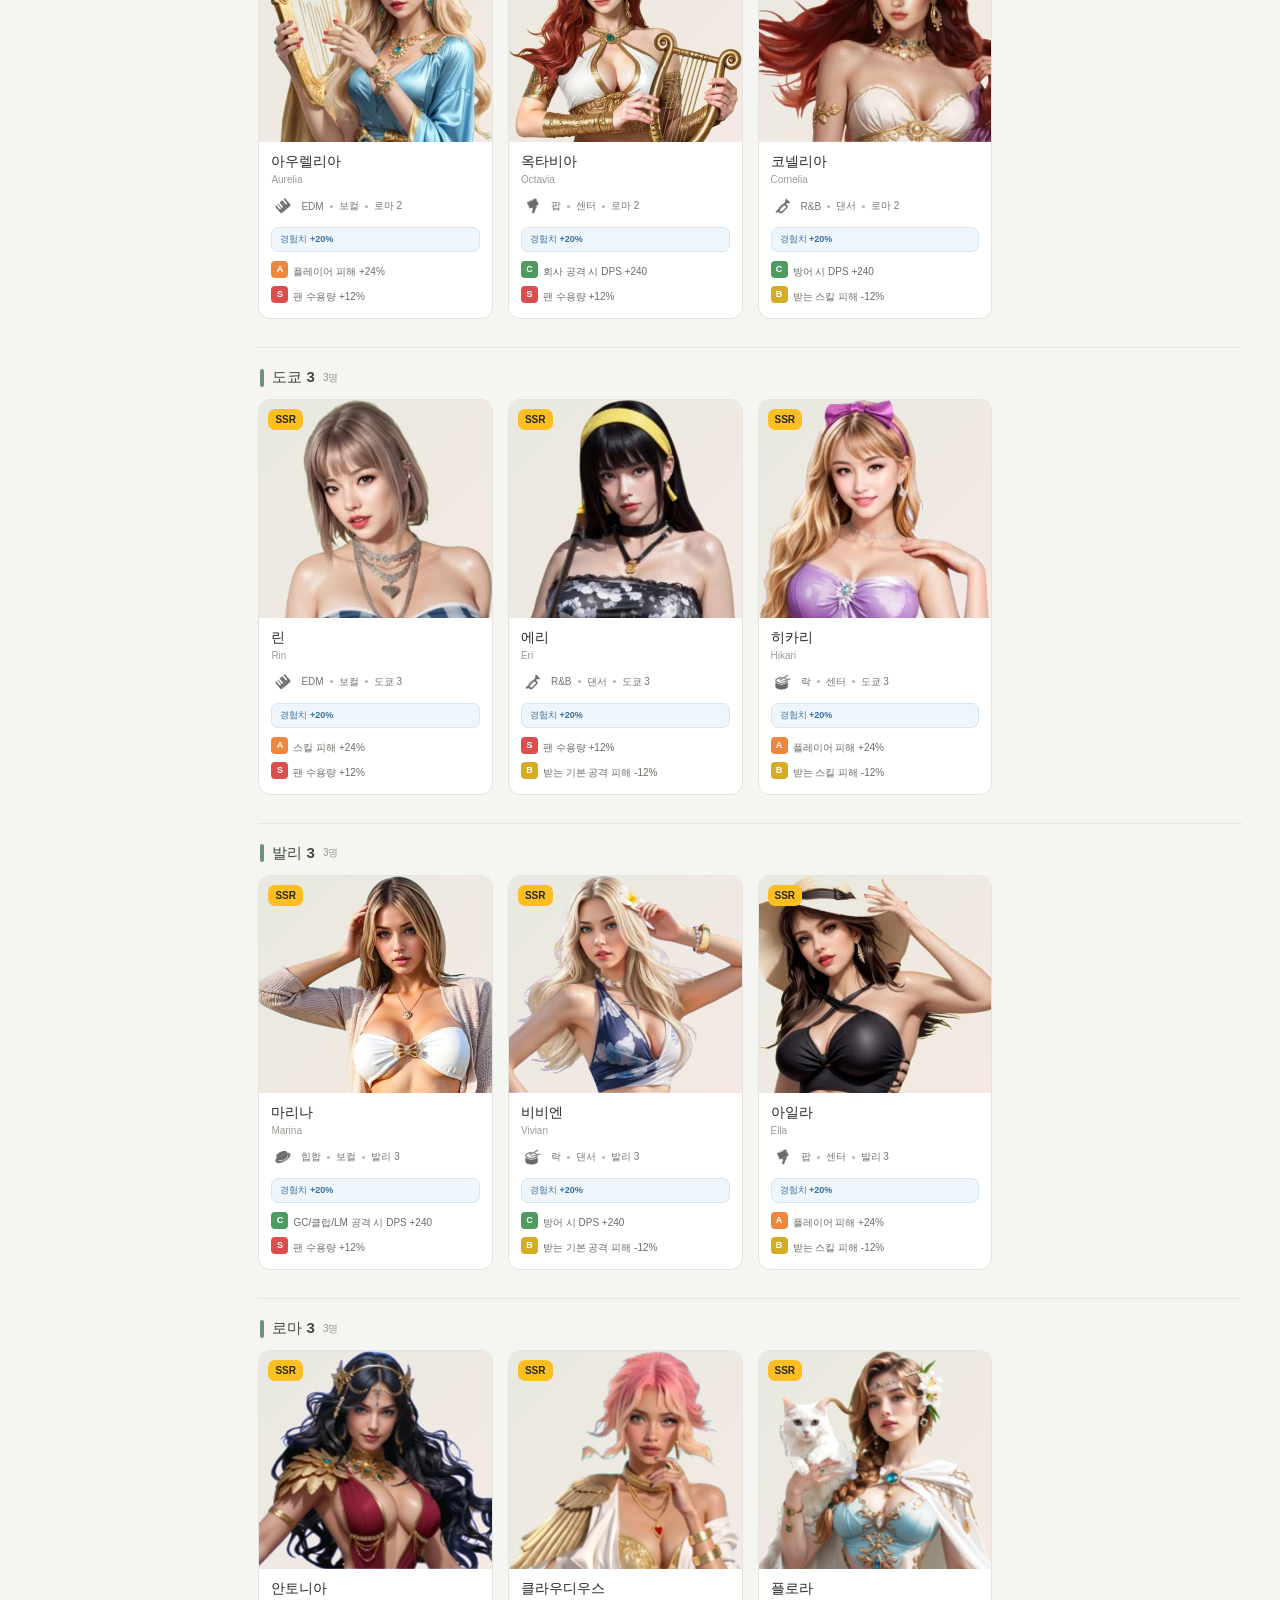
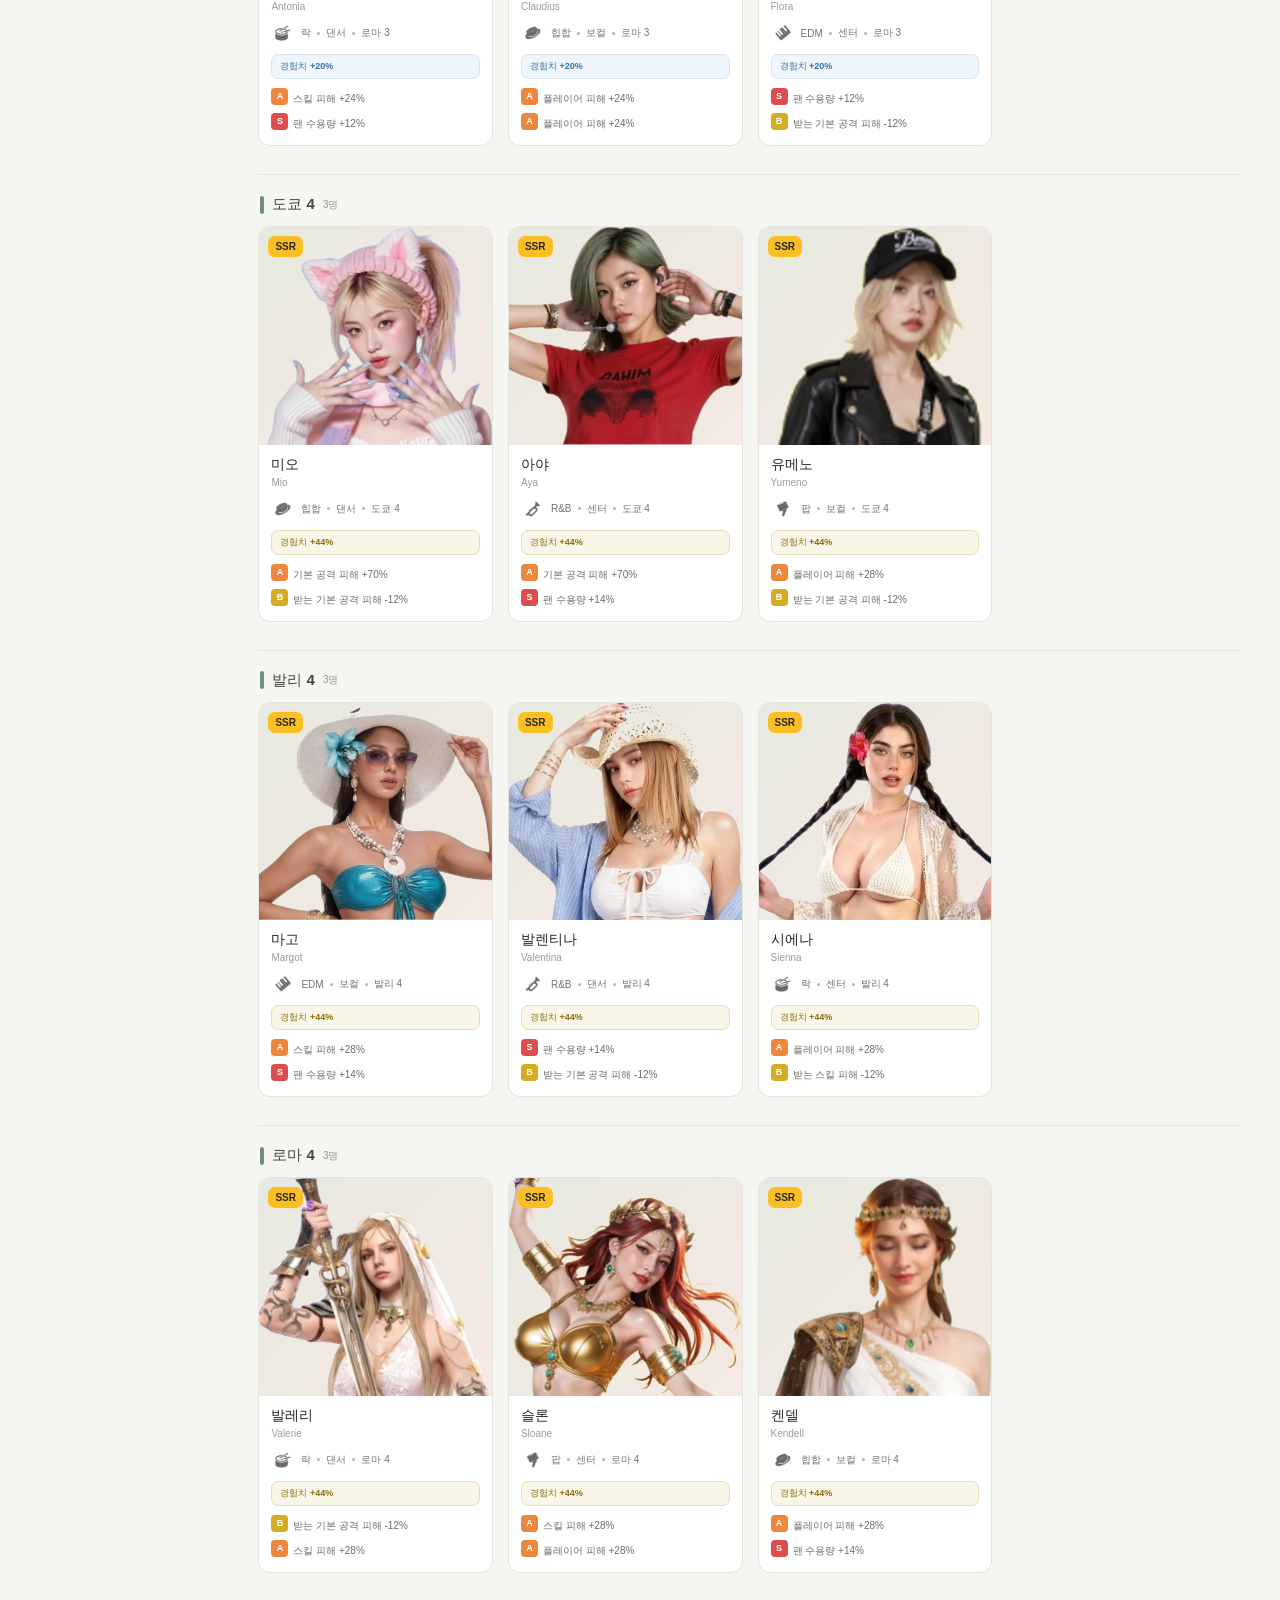
==== commit f51faa83: "Add artist directory sorting" ====
--- a/index.html
+++ b/index.html
@@ -18,6 +18,7 @@
     @media(max-width:600px){.grid{grid-template-columns:repeat(2,minmax(0,1fr));gap:9px}.portrait{height:clamp(138px,48vw,220px)}}
   </style>
 <style>.meta .genre-icon{width:24px;height:24px;object-fit:contain;filter:brightness(0) saturate(100%) opacity(.62);flex:none}.detail-genre{display:flex;align-items:center;gap:8px}.detail-genre img{width:28px;height:28px;object-fit:contain;filter:brightness(0) saturate(100%) opacity(.62);flex:none}.skill-line{display:flex!important;align-items:center;gap:5px;line-height:17px}.skill-line>span{line-height:17px}.skill-tier{display:inline-grid;place-items:center;align-self:center;flex:0 0 17px;min-width:17px;width:17px;height:17px;margin:0;padding:0;border-radius:4px;color:#fff;font-size:9px;line-height:1;font-weight:800}.skill-row>b{display:flex;align-items:center;gap:6px}.info>.exp-bonus{display:flex;align-items:center;min-height:25px;margin-top:9px;padding:5px 8px;border:1px solid transparent;border-radius:7px;font-size:9px;font-weight:800}.exp-bonus.low{border-color:#d7e5f2;background:#eef5fb;color:#39709e}.exp-bonus.medium{border-color:#e6ddbb;background:#faf6e7;color:#8b6c16}.exp-bonus.high{border-color:#e7ceb2;background:#fbf0e4;color:#a25e24}.exp-bonus.max{border-color:#e7c2c2;background:#faeaea;color:#a64141}.exp-bonus.zero{border-color:#dce5dc;background:#f0f5f0;color:#52705a}.exp-bonus.unknown{border-color:#e2e4df;background:#f2f3f0;color:#747a72}</style></head>
+<style>.sort-select{margin-left:auto}.season-groups{display:grid;gap:28px}.season-section+.season-section{padding-top:20px;border-top:1px solid #e2e6df}.season-title{display:flex;align-items:center;gap:8px;margin:0 2px 12px;color:#3f493f;font-size:15px}.season-title::before{content:"";width:4px;height:18px;border-radius:4px;background:#719078}.season-title small{color:#92978f;font-size:10px;font-weight:500}@media(max-width:580px){.sort-select{margin-left:0}}</style>
 <body>
   <div class="pages-layout">
   <aside class="pages-sidebar"><a class="pages-brand" href="./"><span class="pages-brand-mark">TG</span><span><b>TOPGIRL</b><small>PUBLIC DIRECTORY</small></span></a><div class="pages-nav-label">PAGES</div><nav class="pages-nav" aria-label="페이지"><a class="active" href="./" aria-current="page"><span class="pages-nav-icon"><svg viewBox="0 0 24 24"><rect x="3" y="3" width="7" height="7" rx="1"/><rect x="14" y="3" width="7" height="7" rx="1"/><rect x="3" y="14" width="7" height="7" rx="1"/><rect x="14" y="14" width="7" height="7" rx="1"/></svg></span>아티스트</a><a href="./party-result.html"><span class="pages-nav-icon"><svg viewBox="0 0 24 24"><path d="M4 19V5M4 19h17M7 15l4-4 3 2 6-7"/><circle cx="20" cy="6" r="1"/></svg></span>파티 편성</a><a href="./favorites.html"><span class="pages-nav-icon"><svg viewBox="0 0 24 24"><path d="M20.84 4.61a5.5 5.5 0 0 0-7.78 0L12 5.67l-1.06-1.06a5.5 5.5 0 0 0-7.78 7.78l1.06 1.06L12 21.23l7.78-7.78 1.06-1.06a5.5 5.5 0 0 0 0-7.78z"/></svg></span>선호 캐릭터</a><a href="./level-plan.html"><span class="pages-nav-icon"><svg viewBox="0 0 24 24"><path d="M9.937 15.5A2 2 0 0 0 8.5 14.063l-6.135-1.582a.5.5 0 0 1 0-.962L8.5 9.936A2 2 0 0 0 9.937 8.5l1.582-6.135a.5.5 0 0 1 .963 0L14.063 8.5A2 2 0 0 0 15.5 9.937l6.135 1.581a.5.5 0 0 1 0 .964L15.5 14.063a2 2 0 0 0-1.437 1.437l-1.582 6.135a.5.5 0 0 1-.963 0zM20 3v4M22 5h-4M4 17v2M5 18H3"/></svg></span>육성 계산</a></nav><div class="pages-sidebar-note">공개 아티스트 정보와 공유 결과</div></aside>
@@ -55,6 +56,12 @@
     function render(){const rows=filtered();$('#count').textContent=artists.length;$('#result-count').textContent=`${rows.length}명`;$('#status').hidden=true;$('#grid').innerHTML=rows.length?`<div class="grid">${rows.map(a=>`<article class="card" tabindex="0" data-id="${a.id}" style="--rank-color:${rankColors[normRank(a.rank)]||'#8b5cf6'}"><div class="portrait">${img(a)}<div class="picture-badges"><span class="badge rank" style="background:${rankColors[normRank(a.rank)]||'#8b5cf6'};color:#252724">${esc(normRank(a.rank))}</span></div></div><div class="info"><h3 class="name">${esc(a.nameKo||a.name)}</h3><div class="english">${esc(a.name)}</div><div class="meta"><img class="genre-icon" src="./images/genres/${genreIconFiles[a.genre]||''}" alt="${esc(genreLabels[a.genre]||a.genre)}" title="${esc(genreLabels[a.genre]||a.genre)}"><span>${esc(genreLabels[a.genre]||a.genre)}</span><i></i><span>${esc(a.role)}</span>${displaySeason(a.season)!=='상시'?`<i></i><span>${esc(displaySeason(a.season))}</span>`:''}</div><div class="exp-bonus ${expClass(a)}">${expText(a)}</div><div class="skills">${(a.normalizedSkillEffects||[]).map(skillHtml).join('')}</div></div></article>`).join('')} </div>`:'<div class="empty">검색 결과가 없습니다.</div>';$('#grid').querySelectorAll('.card').forEach(c=>{const open=()=>show(artists.find(a=>a.id===Number(c.dataset.id)));c.onclick=open;c.onkeydown=e=>{if(e.key==='Enter'||e.key===' '){e.preventDefault();open()}}})}
     function show(a){const season=displaySeason(a.season);$('#dialog').innerHTML=`<button class="close" aria-label="닫기">×</button><div class="detail-hero"><div class="portrait">${img(a)}</div><div class="detail"><div class="eyebrow">${esc(a.group)}</div><h2>${esc(a.nameKo||a.name)}</h2><div class="english">${esc(a.name)}</div></div><span class="detail-rank" style="background:${rankColors[normRank(a.rank)]||'#8b5cf6'}">${esc(normRank(a.rank))}</span></div><div class="detail-grid">${[['시즌',season],['장르',`<span class="detail-genre"><img src="./images/genres/${genreIconFiles[a.genre]||''}" alt="">${esc(genreLabels[a.genre]||a.genre)}</span>`],['역할',a.role],['특성',specialtyLabels[a.specialty]||a.specialty||'—']].map(([k,v])=>`<div class="detail-item"><small>${esc(k)}</small><b>${k==='장르'?v:esc(v)}</b></div>`).join('')}</div><div class="detail-skills"><h3>스킬</h3>${(a.normalizedSkillEffects||[]).map(s=>`<div class="skill-row"><b>${skillHtml(s)}</b><small>${esc(s.category)}</small></div>`).join('')}</div><p class="english">${esc(a.description)}</p>`;$('#modal').classList.add('open');$('#dialog .close').onclick=close;$('#modal').onclick=e=>{if(e.target===$('#modal'))close()}}
     function close(){$('#modal').classList.remove('open')}document.addEventListener('keydown',e=>{if(e.key==='Escape')close()});
+    const sortSelect=document.createElement('select');sortSelect.id='sort';sortSelect.className='filter-select sort-select';sortSelect.setAttribute('aria-label','아티스트 정렬');sortSelect.innerHTML='<option value="release">출시순</option><option value="latest">최신순</option><option value="name">이름순</option>';try{const savedSort=localStorage.getItem('topgirl-pages-artist-sort-v1');if(['release','latest','name'].includes(savedSort))sortSelect.value=savedSort}catch{}document.querySelector('.filter-row')?.append(sortSelect);
+    function compareDirectorySeason(a,b){const x=filterSeason(a.season),y=filterSeason(b.season);if(x===y)return 0;return sortSeasons([x,y])[0]===x?-1:1}
+    function sortArtists(rows){const mode=$('#sort')?.value||'release';return [...rows].sort((a,b)=>mode==='name'?a.nameKo.localeCompare(b.nameKo,'ko')||compareDirectorySeason(a,b):(mode==='latest'?-1:1)*compareDirectorySeason(a,b)||a.nameKo.localeCompare(b.nameKo,'ko'))}
+    function cardHtml(a){return`<article class="card" tabindex="0" data-id="${a.id}" style="--rank-color:${rankColors[normRank(a.rank)]||'#8b5cf6'}"><div class="portrait">${img(a)}<div class="picture-badges"><span class="badge rank" style="background:${rankColors[normRank(a.rank)]||'#8b5cf6'};color:#252724">${esc(normRank(a.rank))}</span></div></div><div class="info"><h3 class="name">${esc(a.nameKo||a.name)}</h3><div class="english">${esc(a.name)}</div><div class="meta"><img class="genre-icon" src="./images/genres/${genreIconFiles[a.genre]||''}" alt="${esc(genreLabels[a.genre]||a.genre)}" title="${esc(genreLabels[a.genre]||a.genre)}"><span>${esc(genreLabels[a.genre]||a.genre)}</span><i></i><span>${esc(a.role)}</span>${displaySeason(a.season)!=='상시'?`<i></i><span>${esc(displaySeason(a.season))}</span>`:''}</div><div class="exp-bonus ${expClass(a)}">${expText(a)}</div><div class="skills">${(a.normalizedSkillEffects||[]).map(skillHtml).join('')}</div></div></article>`}
+    function render(){const rows=filtered(),mode=$('#sort')?.value||'release';$('#count').textContent=artists.length;$('#result-count').textContent=`${rows.length}명`;$('#status').hidden=true;if(!rows.length)$('#grid').innerHTML='<div class="empty">검색 결과가 없습니다.</div>';else if(mode==='name')$('#grid').innerHTML=`<div class="grid">${rows.map(cardHtml).join('')}</div>`;else{const groups=new Map;rows.forEach(a=>{const season=filterSeason(a.season);groups.set(season,[...(groups.get(season)||[]),a])});$('#grid').innerHTML=`<div class="season-groups">${[...groups].map(([season,items])=>`<section class="season-section"><h2 class="season-title">${esc(season)}<small>${items.length}명</small></h2><div class="grid">${items.map(cardHtml).join('')}</div></section>`).join('')}</div>`}$('#grid').querySelectorAll('.card').forEach(c=>{const open=()=>show(artists.find(a=>a.id===Number(c.dataset.id)));c.onclick=open;c.onkeydown=e=>{if(e.key==='Enter'||e.key===' '){e.preventDefault();open()}}})}
+    sortSelect.addEventListener('change',()=>{try{localStorage.setItem('topgirl-pages-artist-sort-v1',sortSelect.value)}catch{}render()});
     ['#query','#genre','#role','#skill'].forEach(id=>$(id).addEventListener('input',render));$('#modal').addEventListener('click',e=>{if(e.target===$('#modal'))close()});
     fetch('./artists.json').then(r=>{if(!r.ok)throw new Error();return r.json()}).then(data=>{artists=data;multiMenu('rank-options',['R','SR','SSR','UR'],null,rankColors,['R','SR','SSR']);const seasons=seasonOptions();multiMenu('season-options',seasons,null,null,loadSavedSeasons(seasons));updateMultiLabel('season-options',false,false);fillSelect('#genre',['Hip Hop','R&B','Rock','Pop','EDM'],v=>genreLabels[v]);fillSelect('#role',['보컬','댄서','센터']);fillSelect('#skill',['피해 증가','피해 감소','경제/골드 수집','이동/차량 속도','조건부 DPS','집결/팬 수용량','팬 수용량']);render()}).catch(()=>{$('#status').className='error';$('#status').textContent='아티스트 데이터를 불러오지 못했습니다. GitHub Pages에서 사이트를 열었는지 확인해 주세요.'});
   </script>
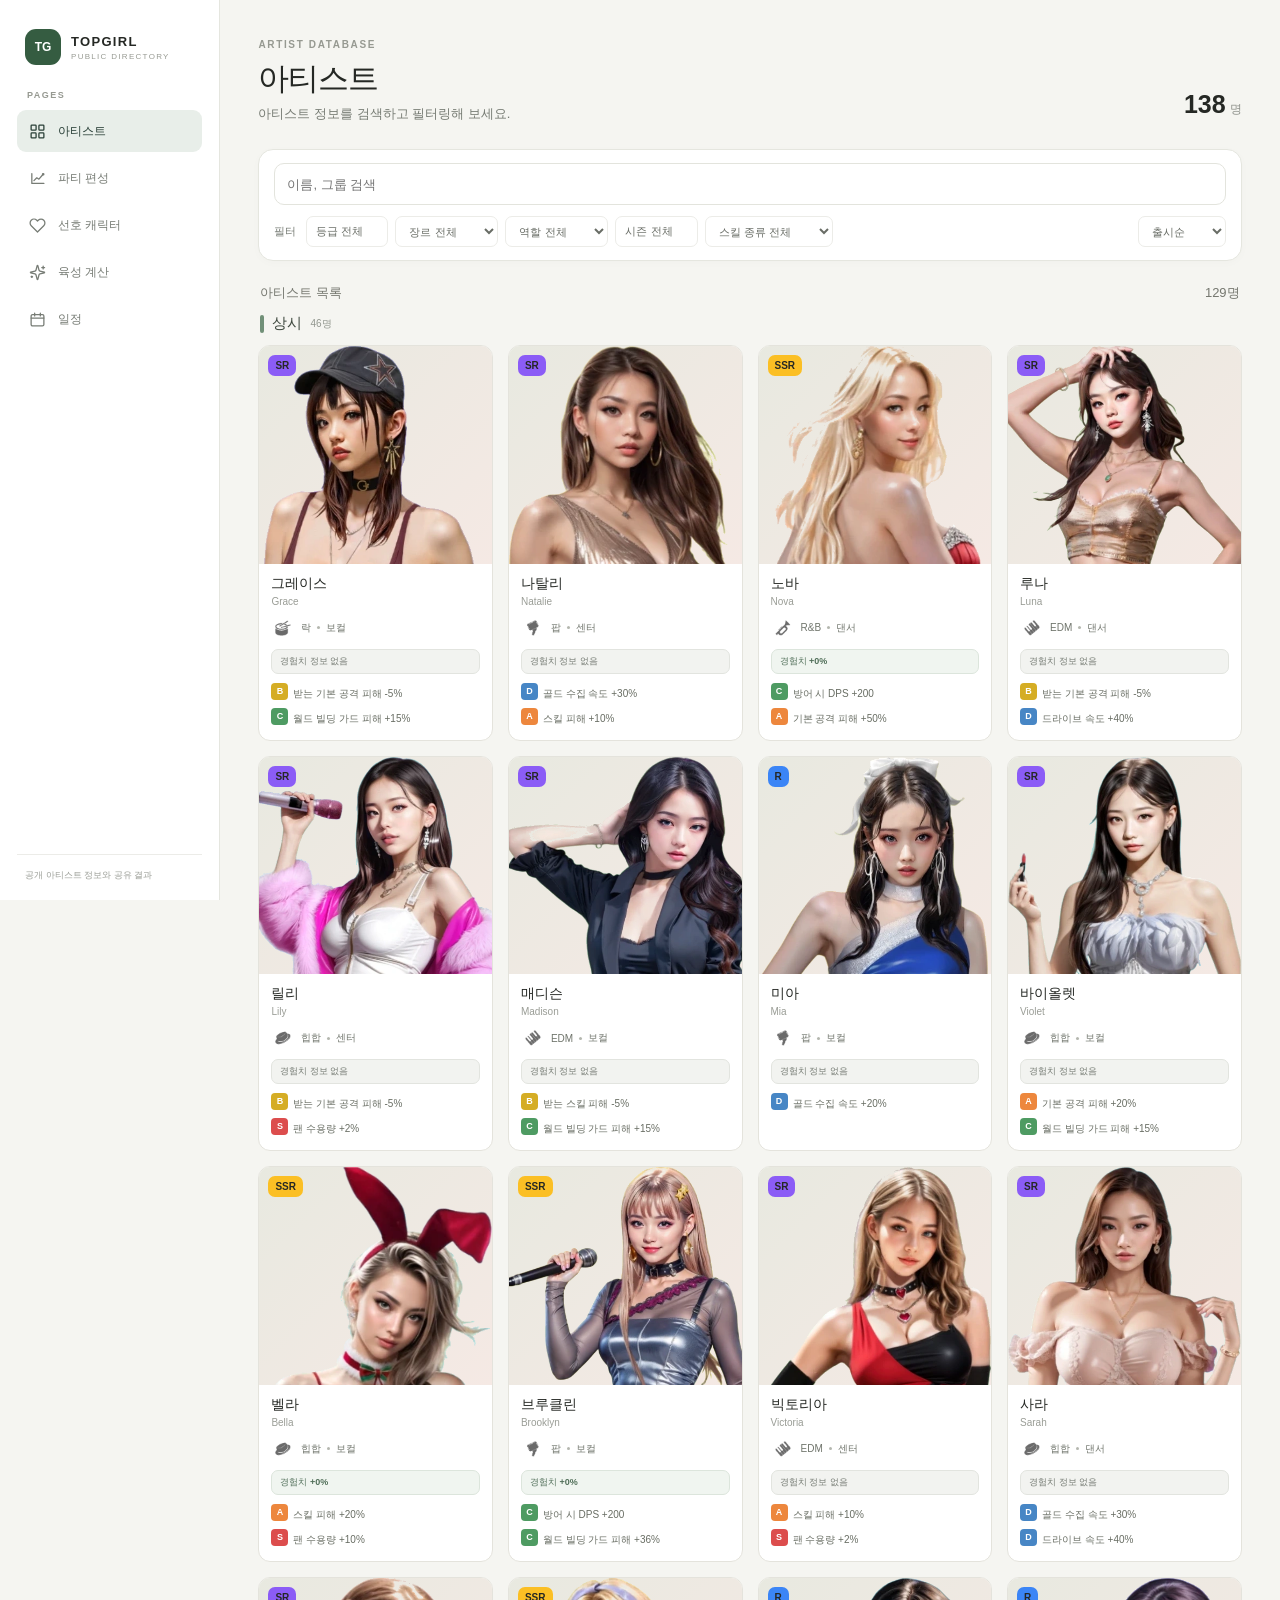
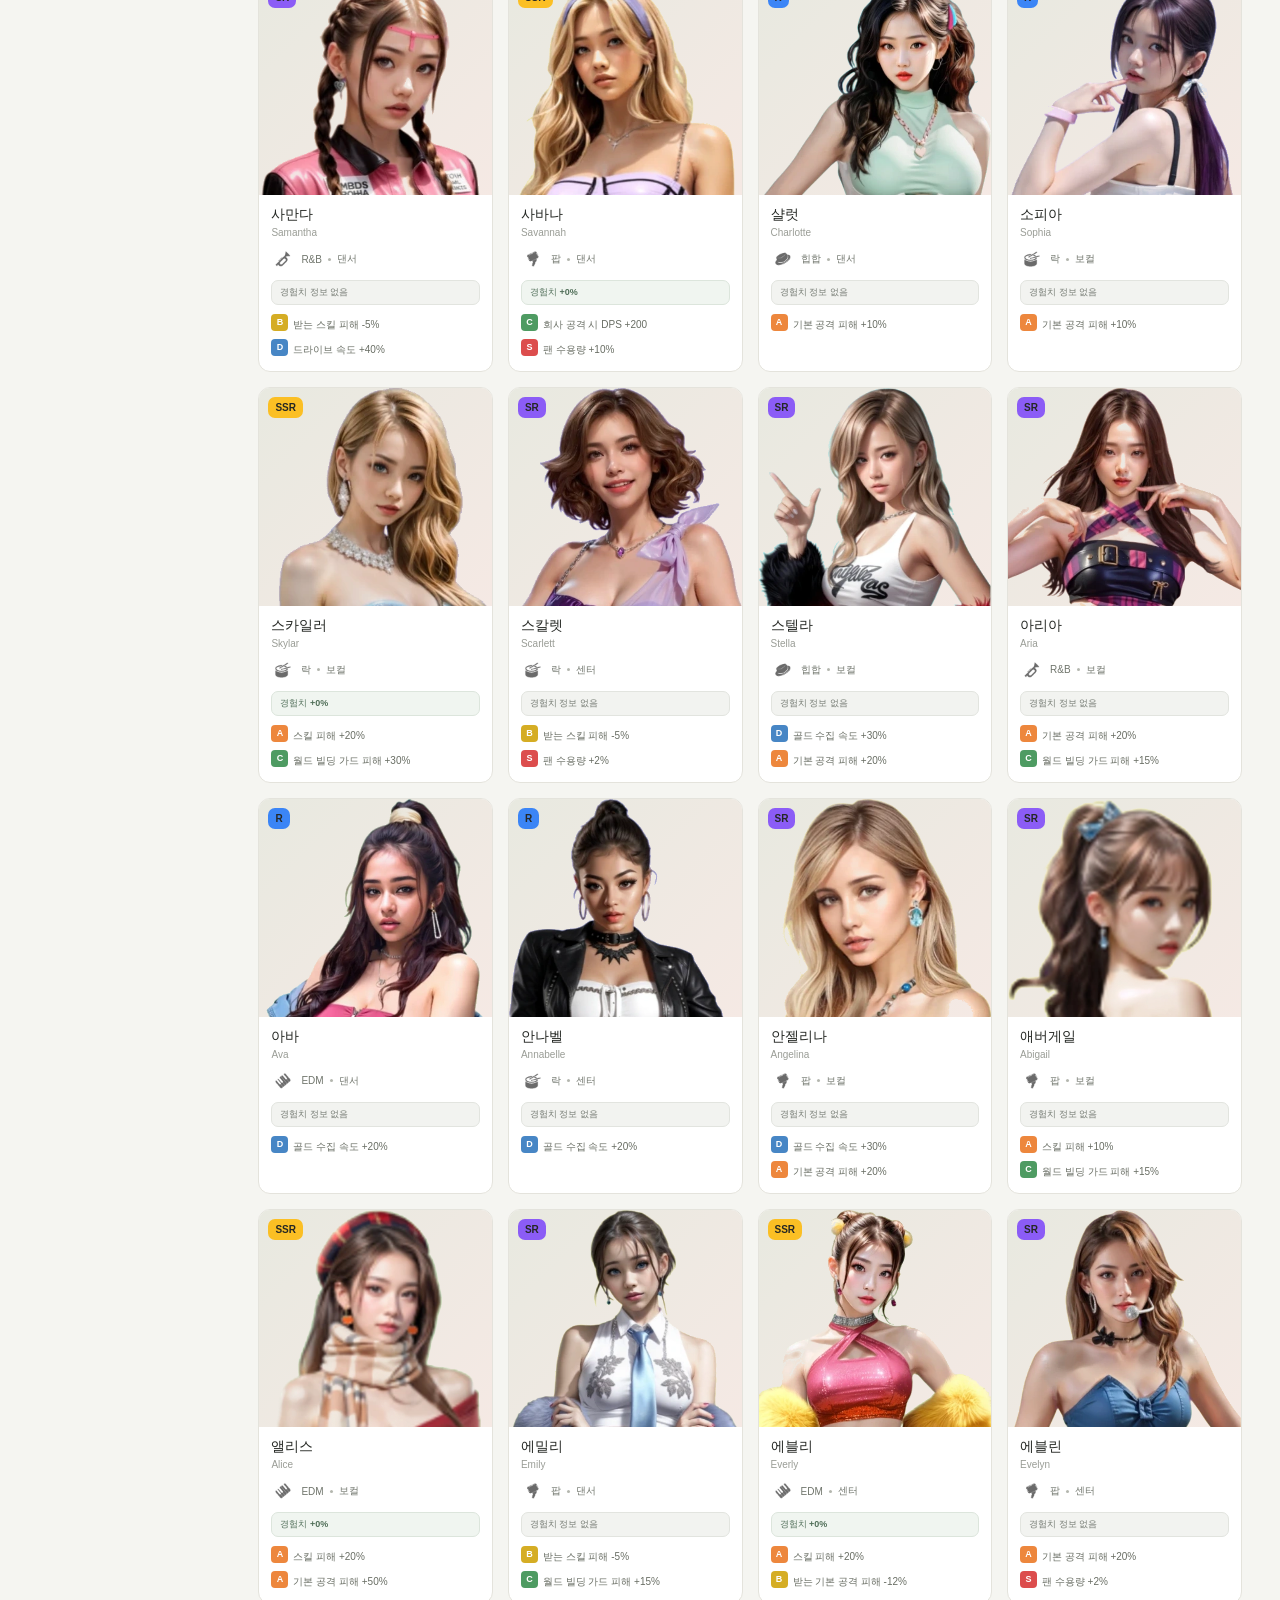
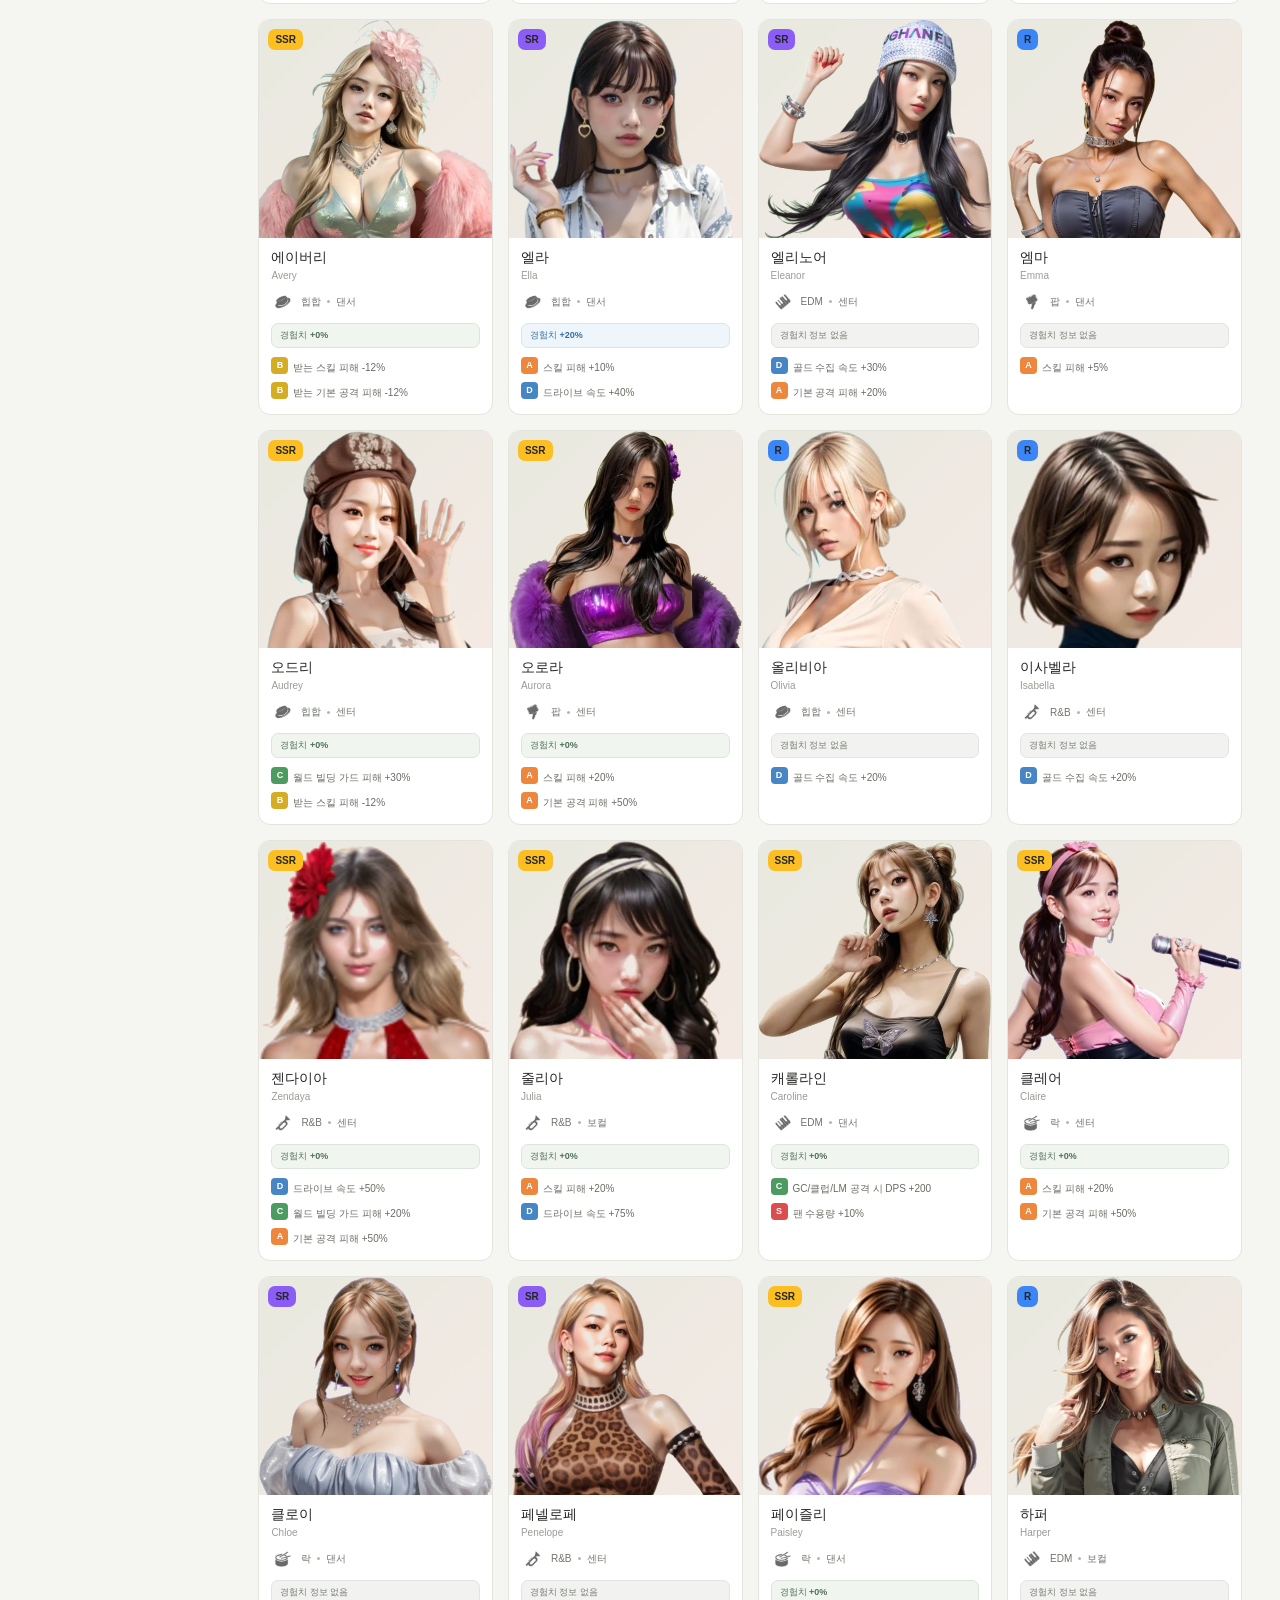
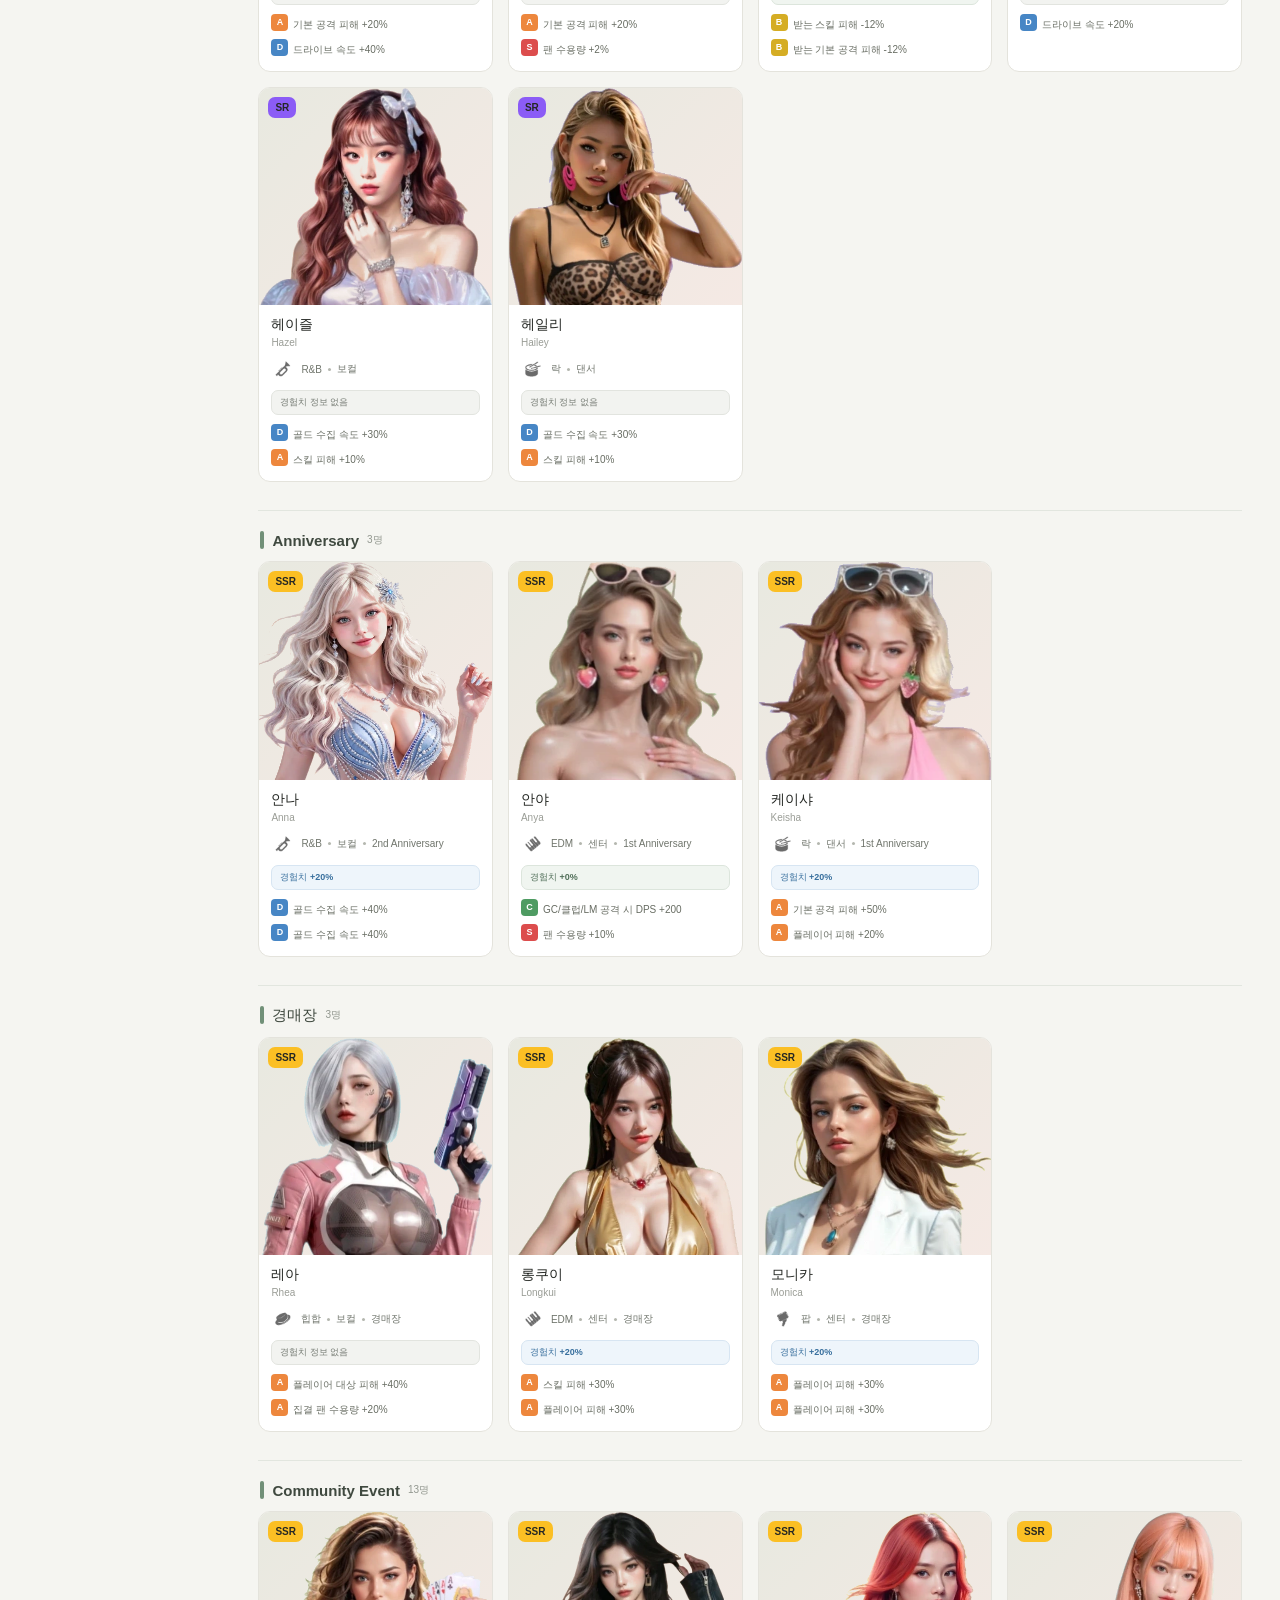
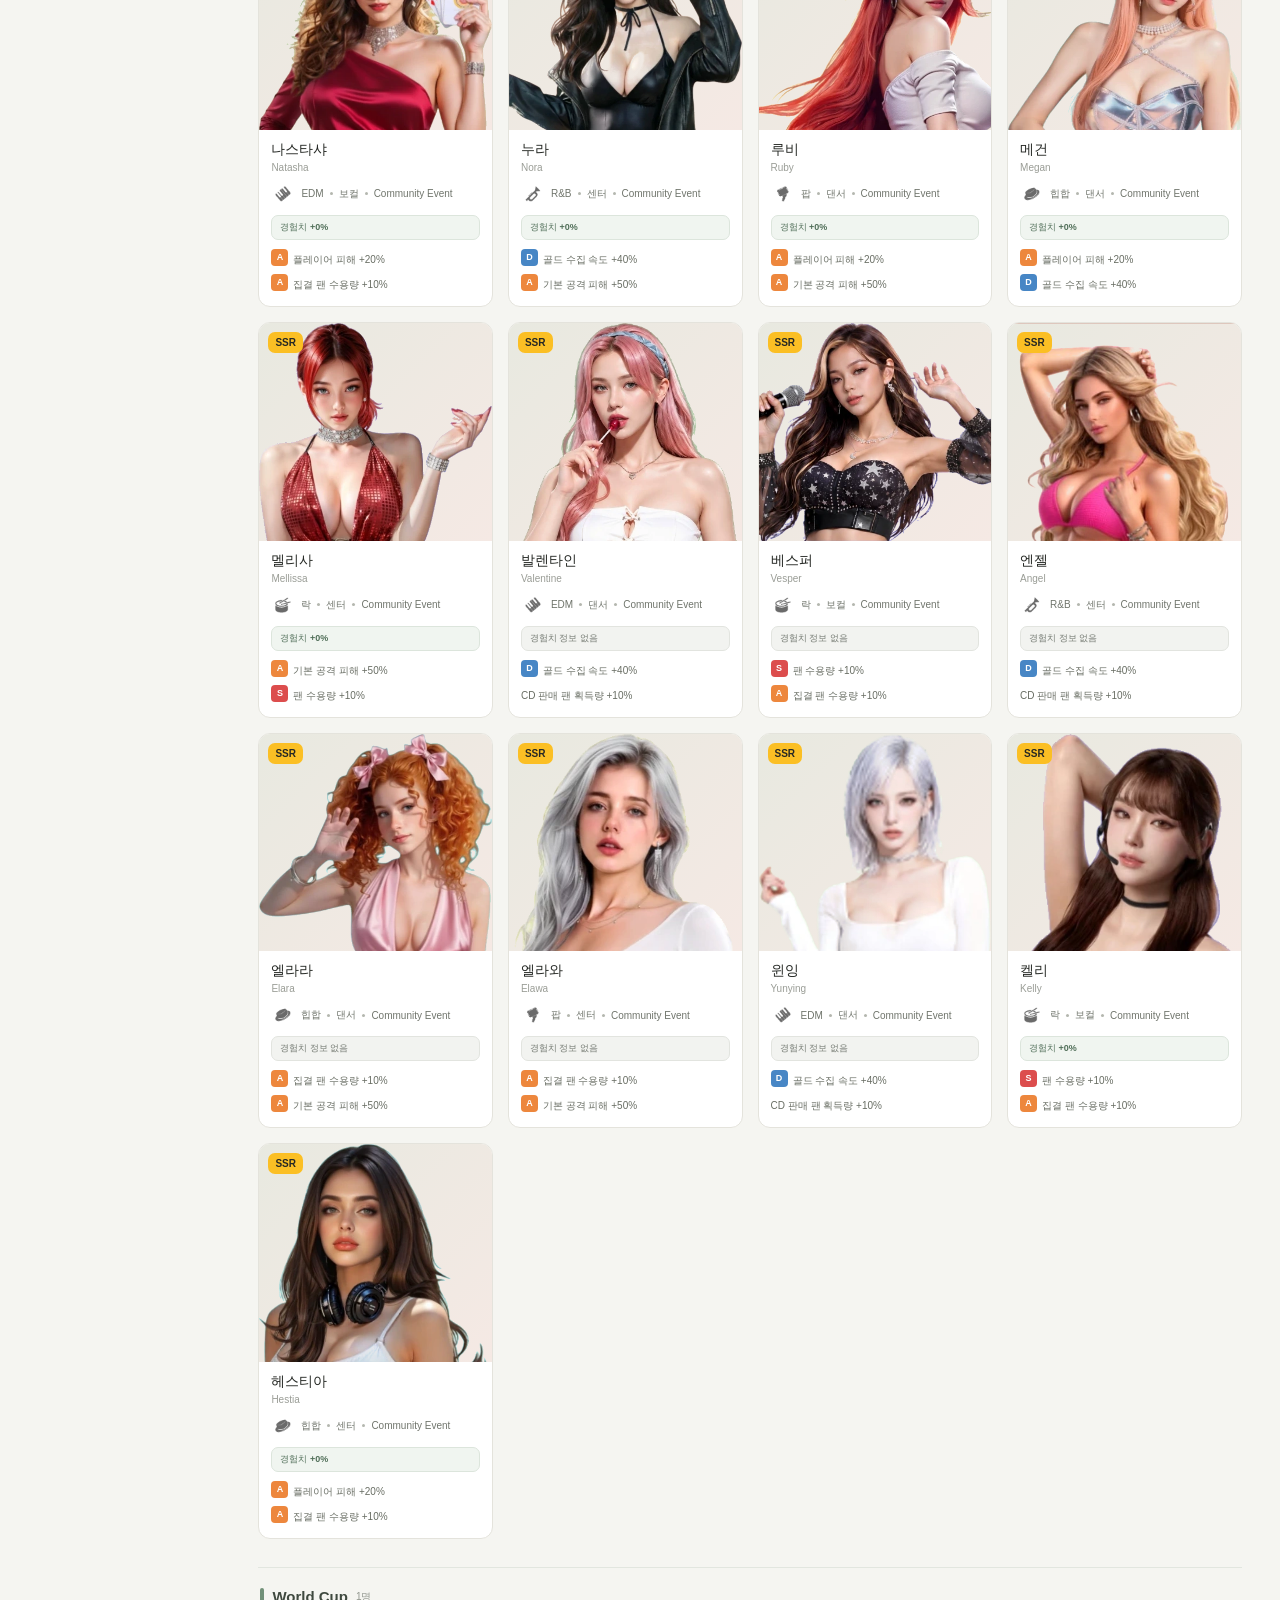
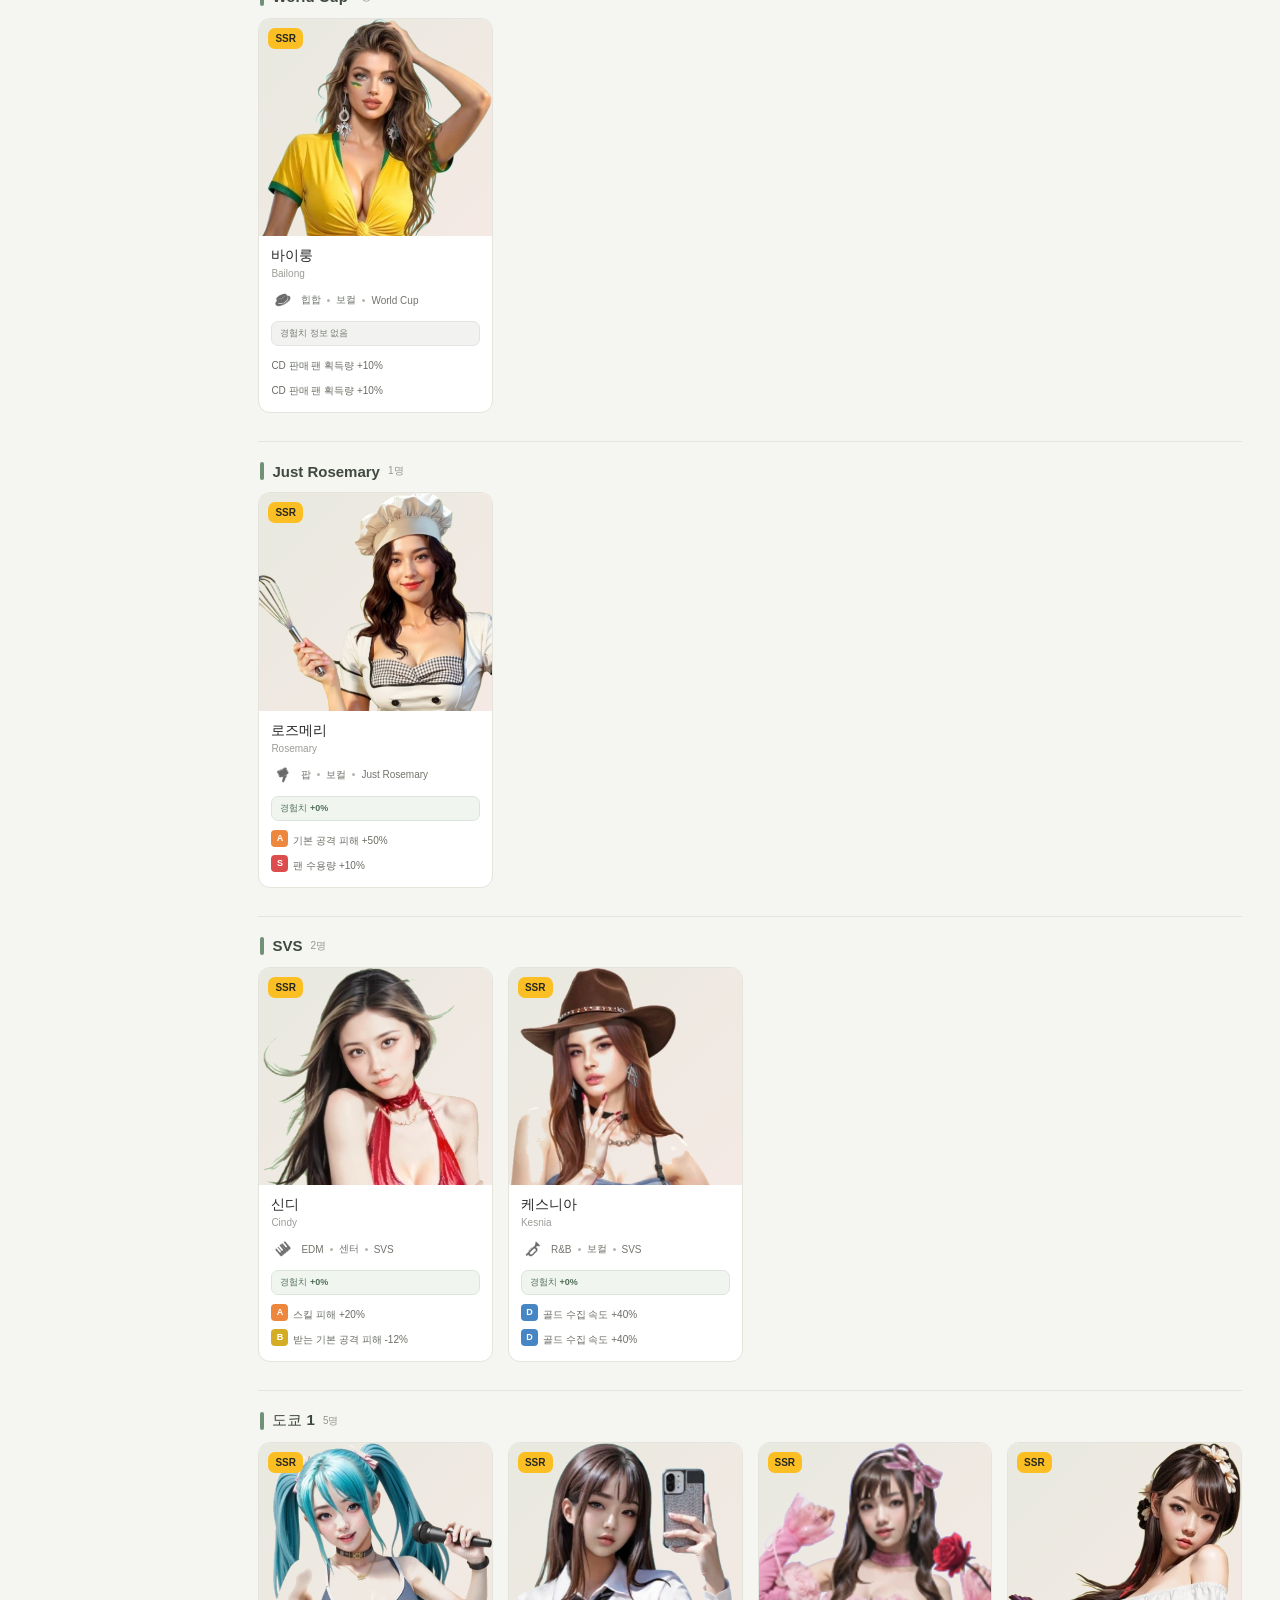
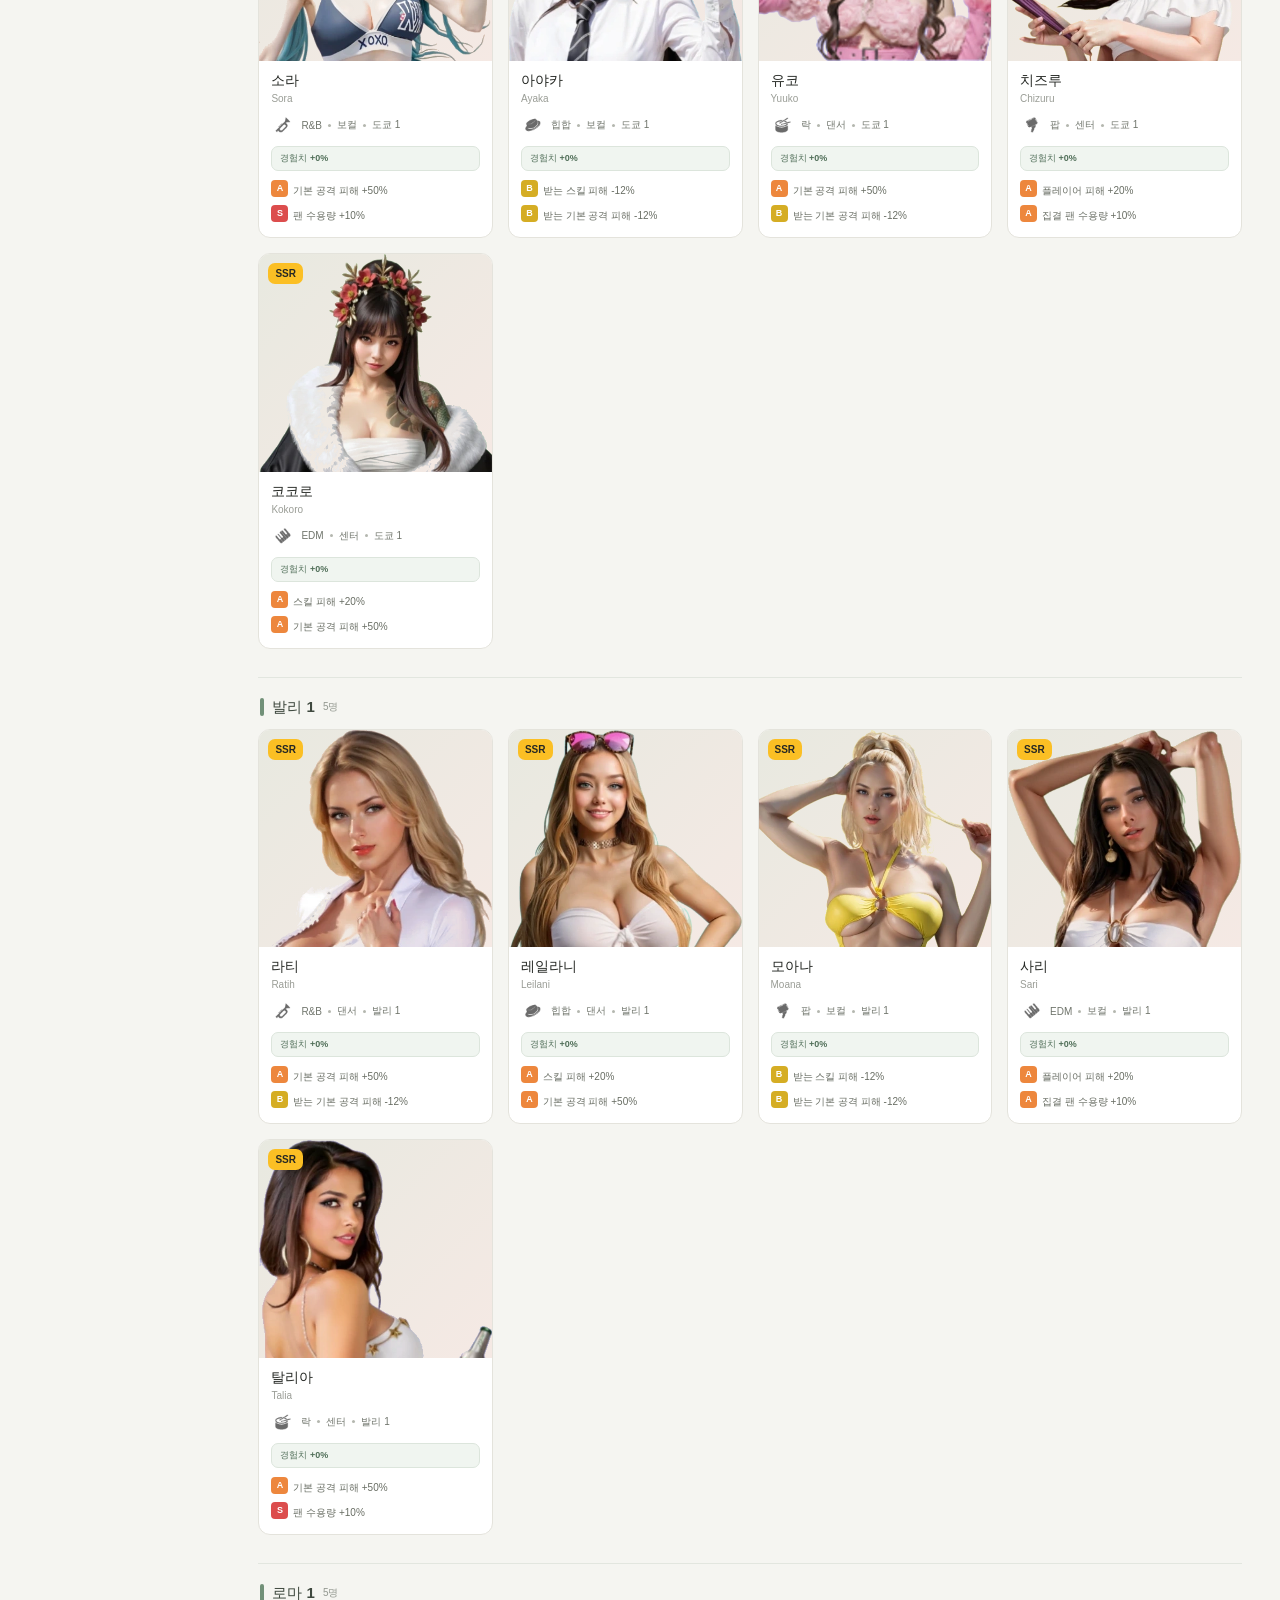
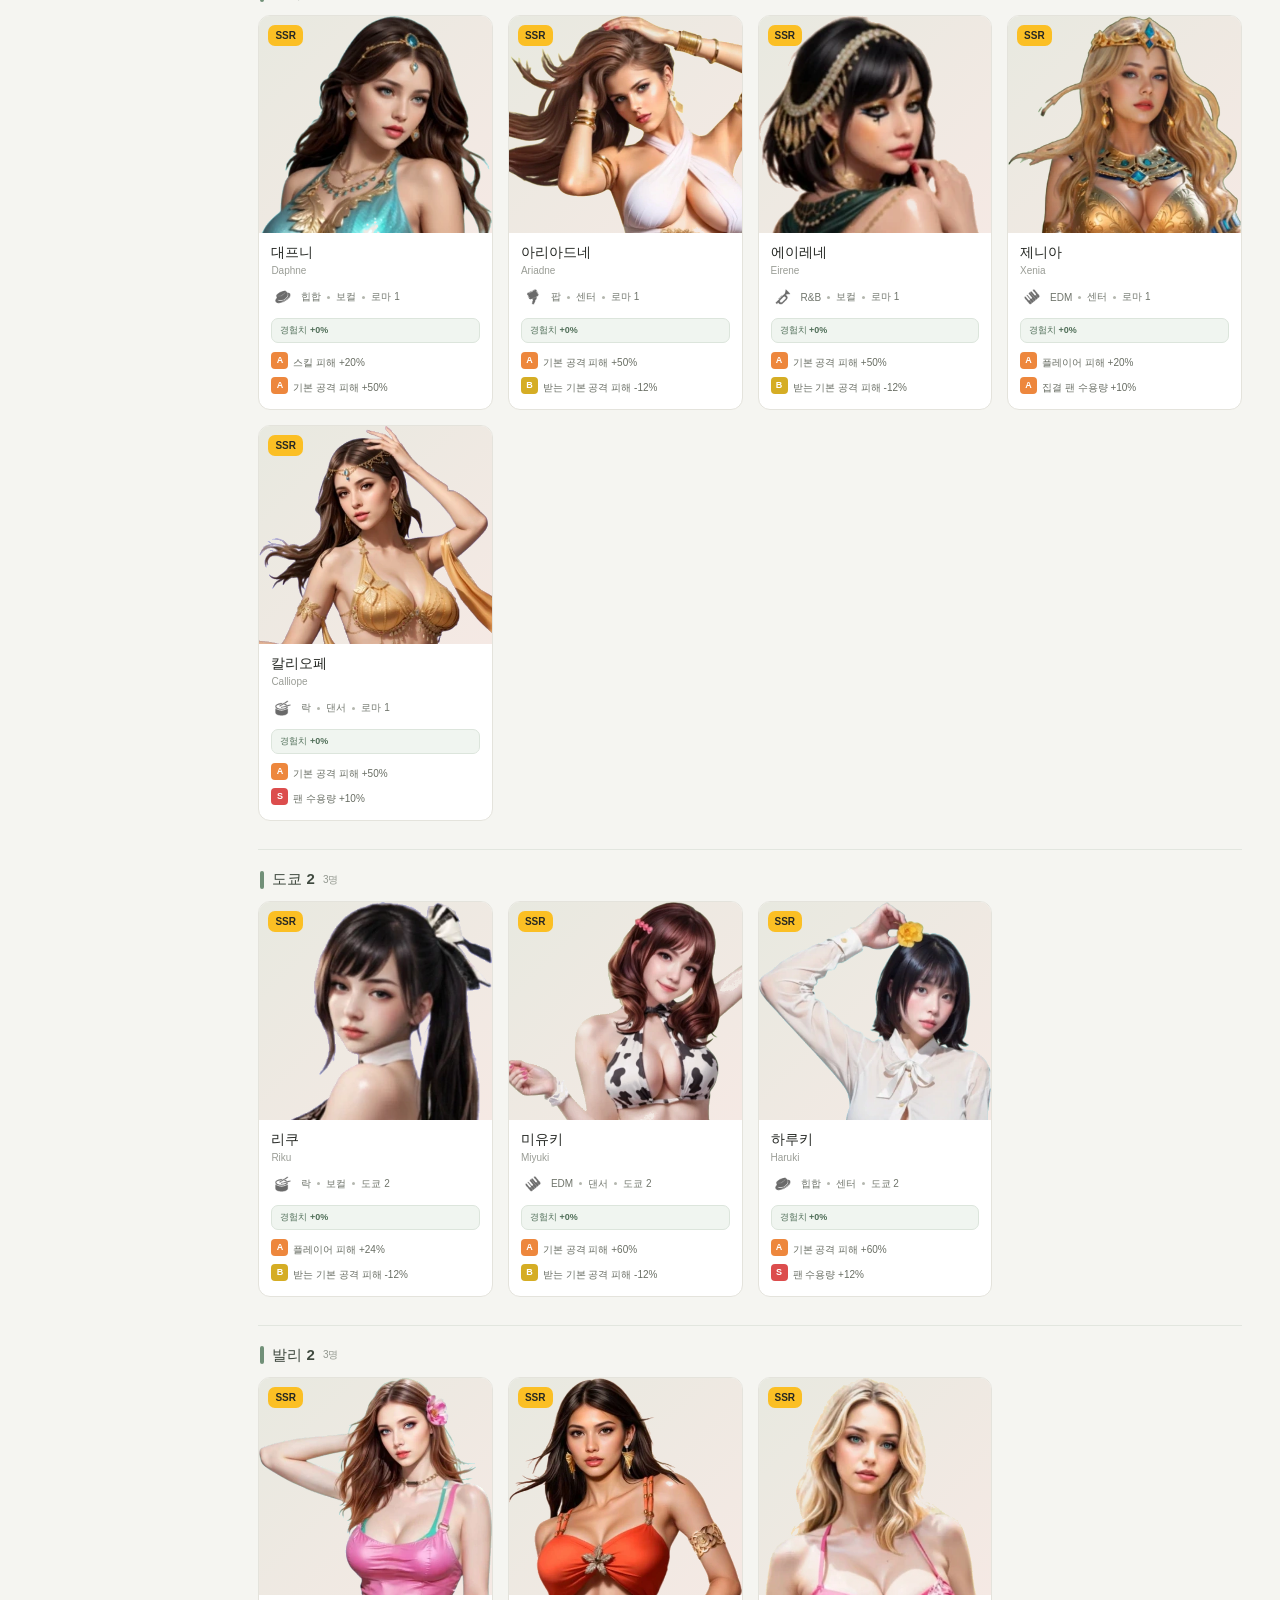
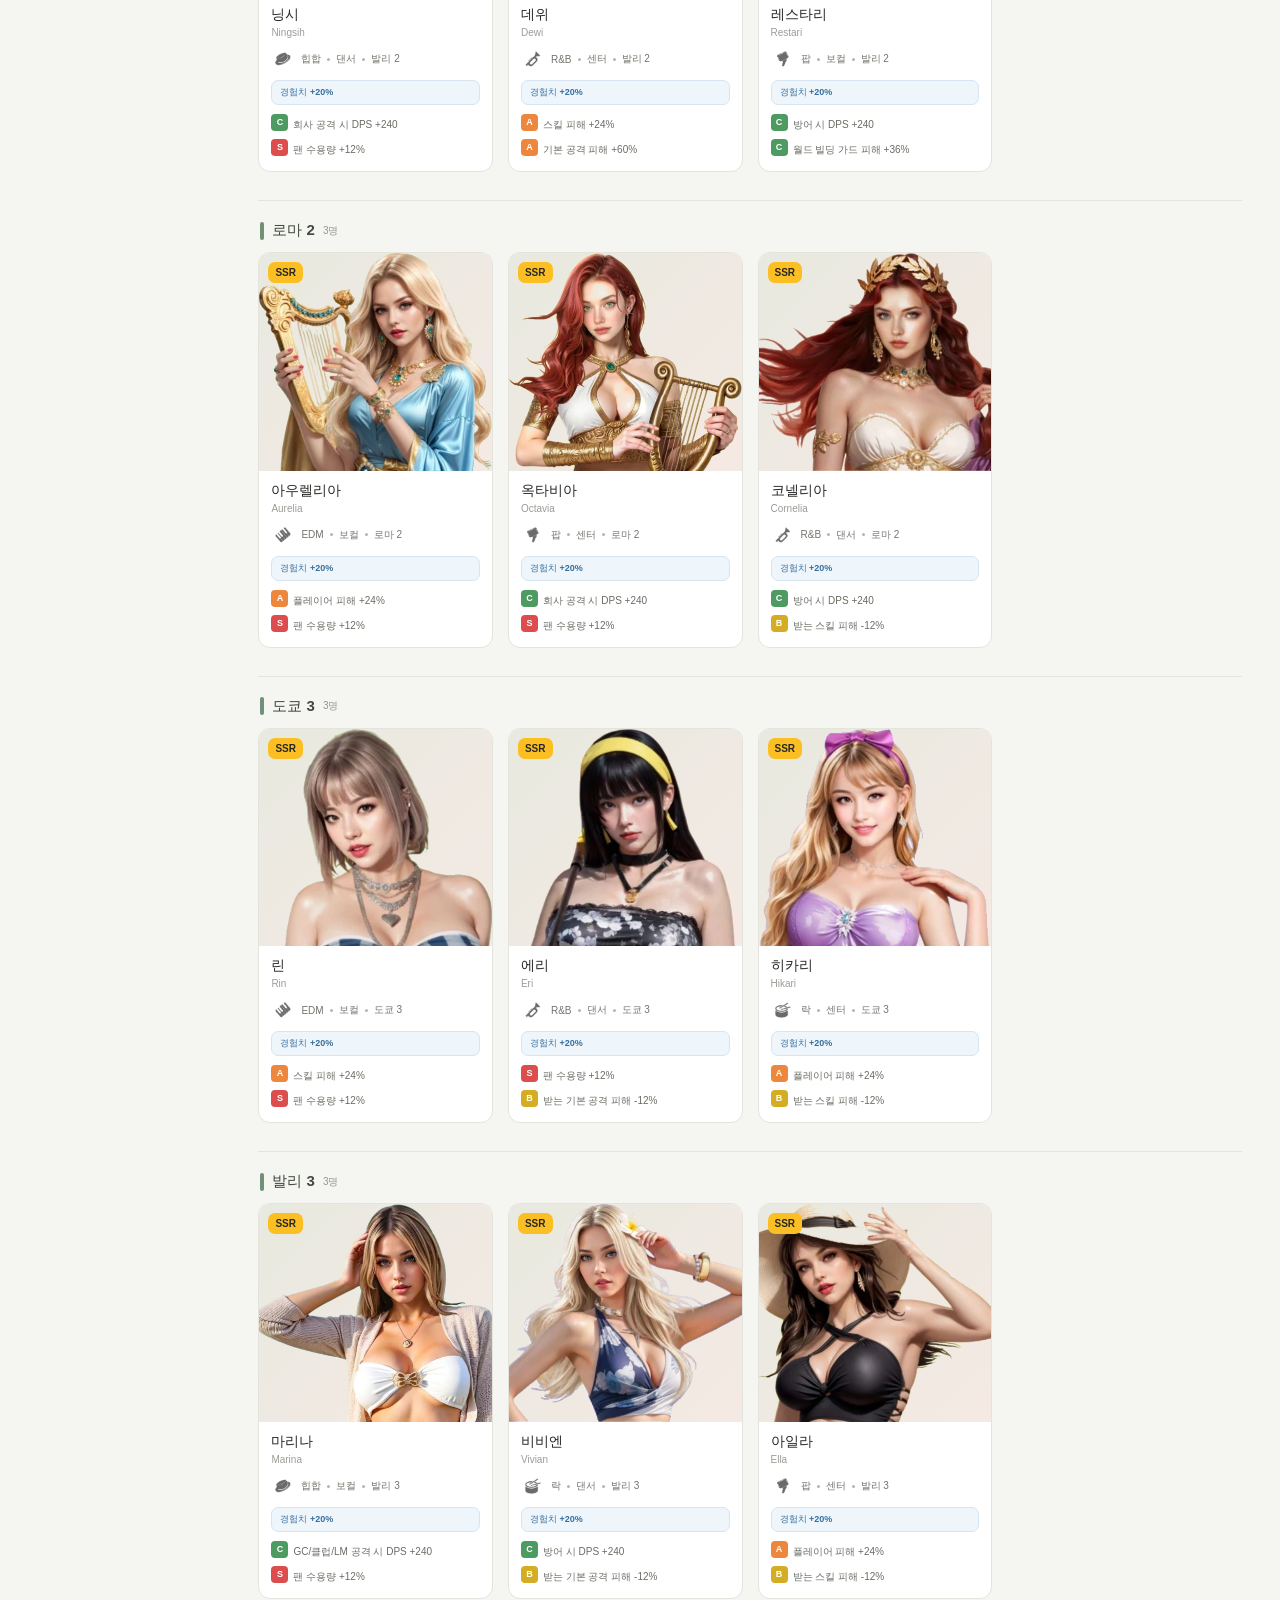
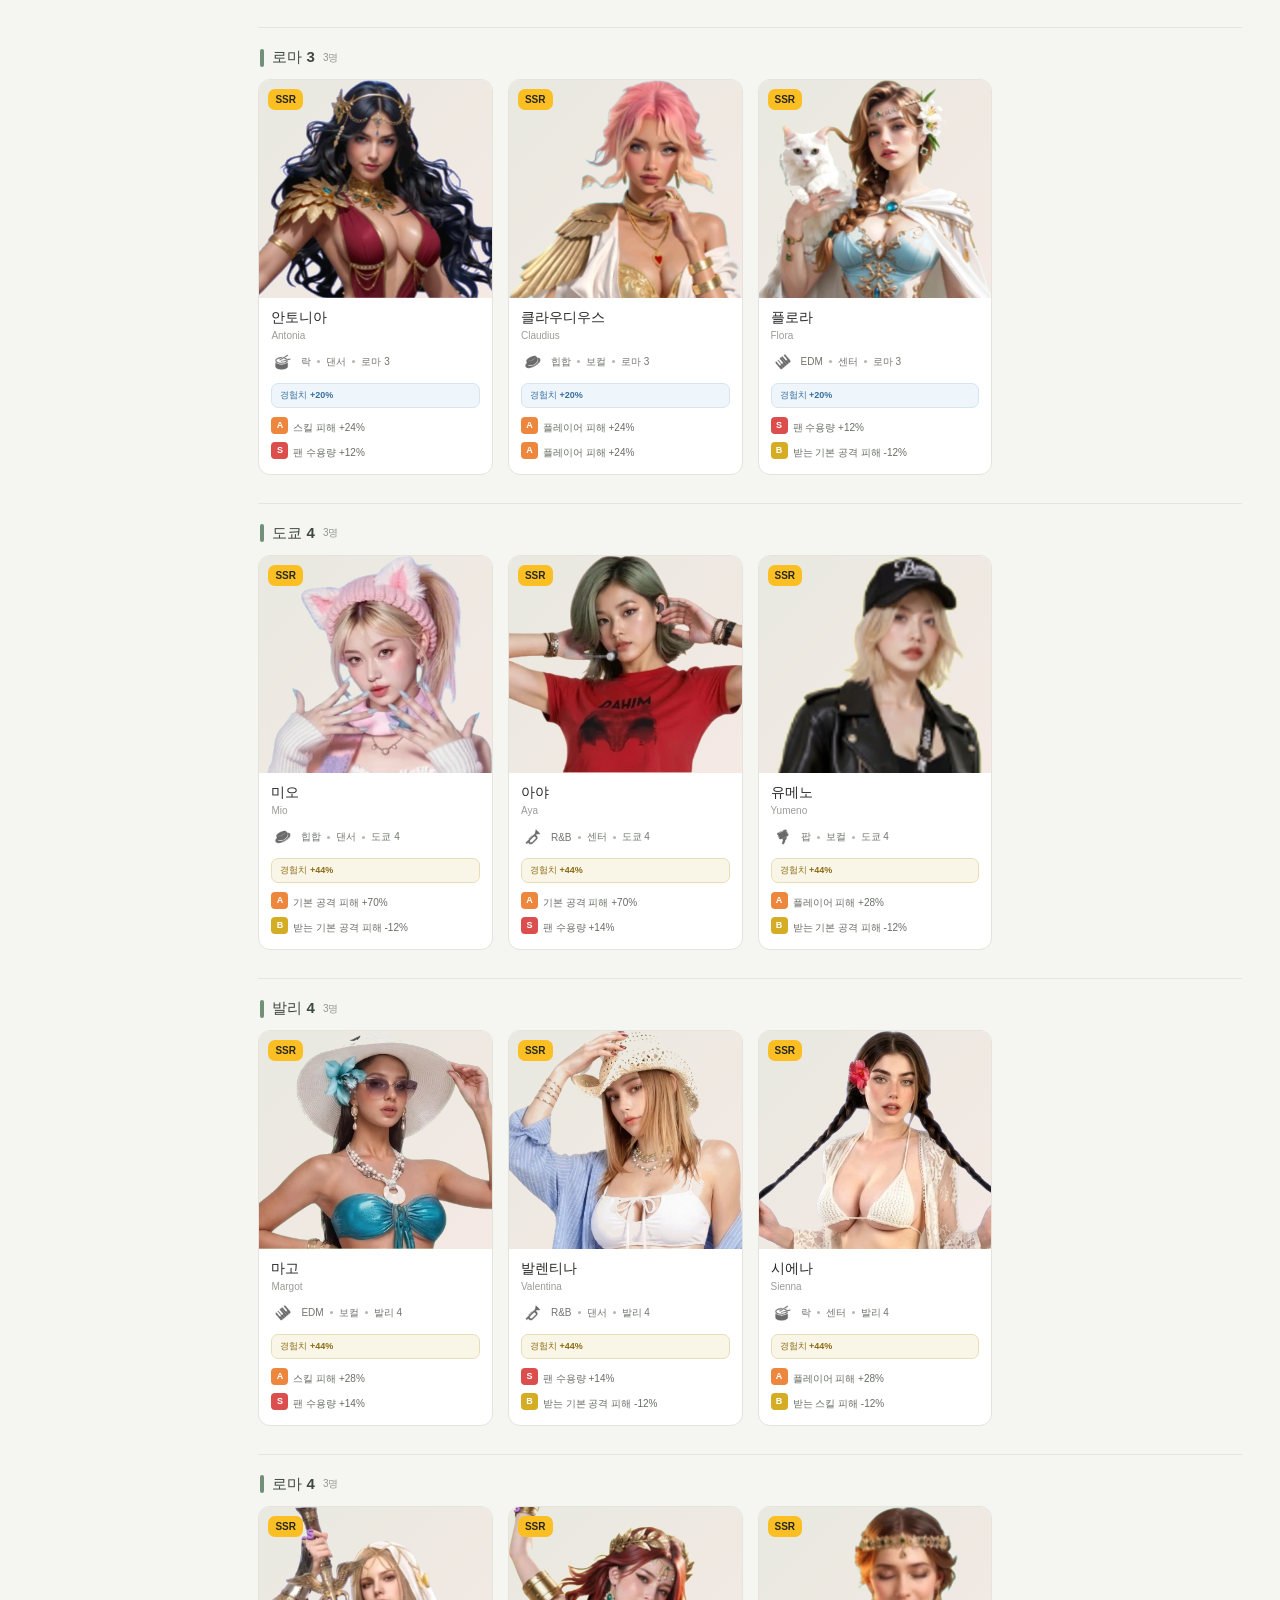
==== commit 5a39b406: "Correct special artist seasons" ====
--- a/index.html
+++ b/index.html
@@ -42,7 +42,7 @@
     const expValue=a=>Object.prototype.hasOwnProperty.call(experienceBonusByName,a.name)?experienceBonusByName[a.name]:null,expText=a=>expValue(a)==null?'경험치 정보 없음':`경험치 +${expValue(a)}%`,expClass=a=>{const v=expValue(a);return v==null?'unknown':v>=100?'max':v>=72.8?'high':v>=44?'medium':v>=20?'low':'zero'};
     function displaySeason(value){if(value==='Original'||value==='Universal')return'상시';if(value==='Auction'||value==='Auction House')return'경매장';if(value==='Anniversary')return'1st Anniversary';if(value==='2nd Anniversary'||value==='2nd Anniversary Artist')return'2nd Anniversary';const normalized=value==='Rome3'?'Rome 3':value;const m=normalized.match(/^(Tokyo|Bali|Rome)\s+(\d+)$/);return m?`${{Tokyo:'도쿄',Bali:'발리',Rome:'로마'}[m[1]]} ${m[2]}`:normalized}
     function filterSeason(value){return value==='Anniversary'||value==='2nd Anniversary'||value==='2nd Anniversary Artist'?'Anniversary':displaySeason(value)}
-    function sortSeasons(values){const cityOrder={도쿄:0,발리:1,로마:2},special=['Anniversary','경매장','Community Event','Just Rosemary','SVS'];return [...values].sort((a,b)=>{if(a==='상시')return-1;if(b==='상시')return 1;const x=a.match(/^(도쿄|발리|로마) (\d+)$/),y=b.match(/^(도쿄|발리|로마) (\d+)$/);if(x&&y)return Number(x[2])-Number(y[2])||cityOrder[x[1]]-cityOrder[y[1]];if(x)return 1;if(y)return-1;const ai=special.indexOf(a),bi=special.indexOf(b);if(ai!==-1||bi!==-1)return(ai===-1?99:ai)-(bi===-1?99:bi);return a.localeCompare(b,'ko')})}
+    function sortSeasons(values){const cityOrder={도쿄:0,발리:1,로마:2},special=['Anniversary','경매장','Community Event','World Cup','Just Rosemary','SVS'];return [...values].sort((a,b)=>{if(a==='상시')return-1;if(b==='상시')return 1;const x=a.match(/^(도쿄|발리|로마) (\d+)$/),y=b.match(/^(도쿄|발리|로마) (\d+)$/);if(x&&y)return Number(x[2])-Number(y[2])||cityOrder[x[1]]-cityOrder[y[1]];if(x)return 1;if(y)return-1;const ai=special.indexOf(a),bi=special.indexOf(b);if(ai!==-1||bi!==-1)return(ai===-1?99:ai)-(bi===-1?99:bi);return a.localeCompare(b,'ko')})}
     function img(a){return a.localImageFile?`<img src="./${esc(a.localImageFile)}" alt="${esc(a.nameKo)}" loading="lazy" onerror="this.remove()">`:`<span class="placeholder">${esc(a.name.slice(0,1))}</span>`}
     function seasonOptions(){return sortSeasons([...new Set(artists.map(a=>filterSeason(a.season)))])}
     function loadSavedSeasons(options){try{const saved=localStorage.getItem('topgirl-pages-season-filter-v1');if(saved===null)return options;const parsed=JSON.parse(saved);return Array.isArray(parsed)?parsed.filter(value=>options.includes(value)):options}catch{return options}}
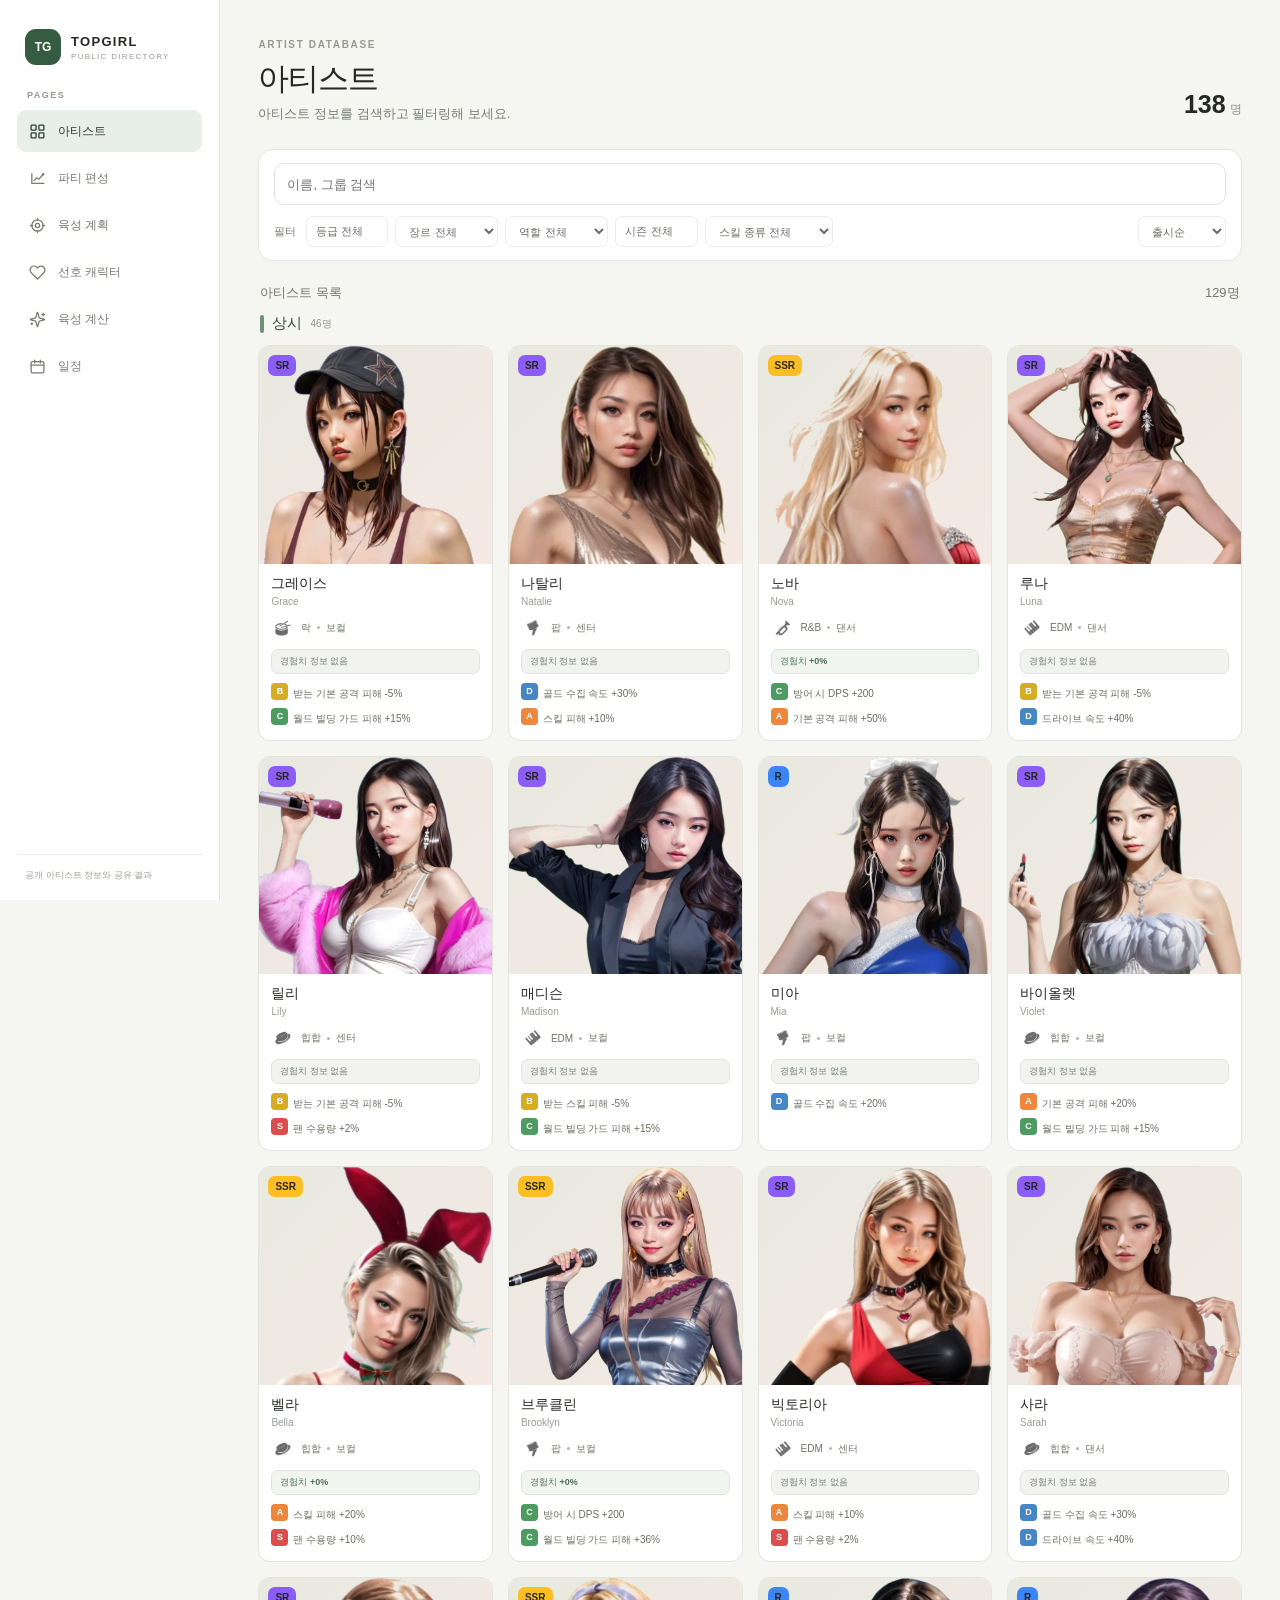
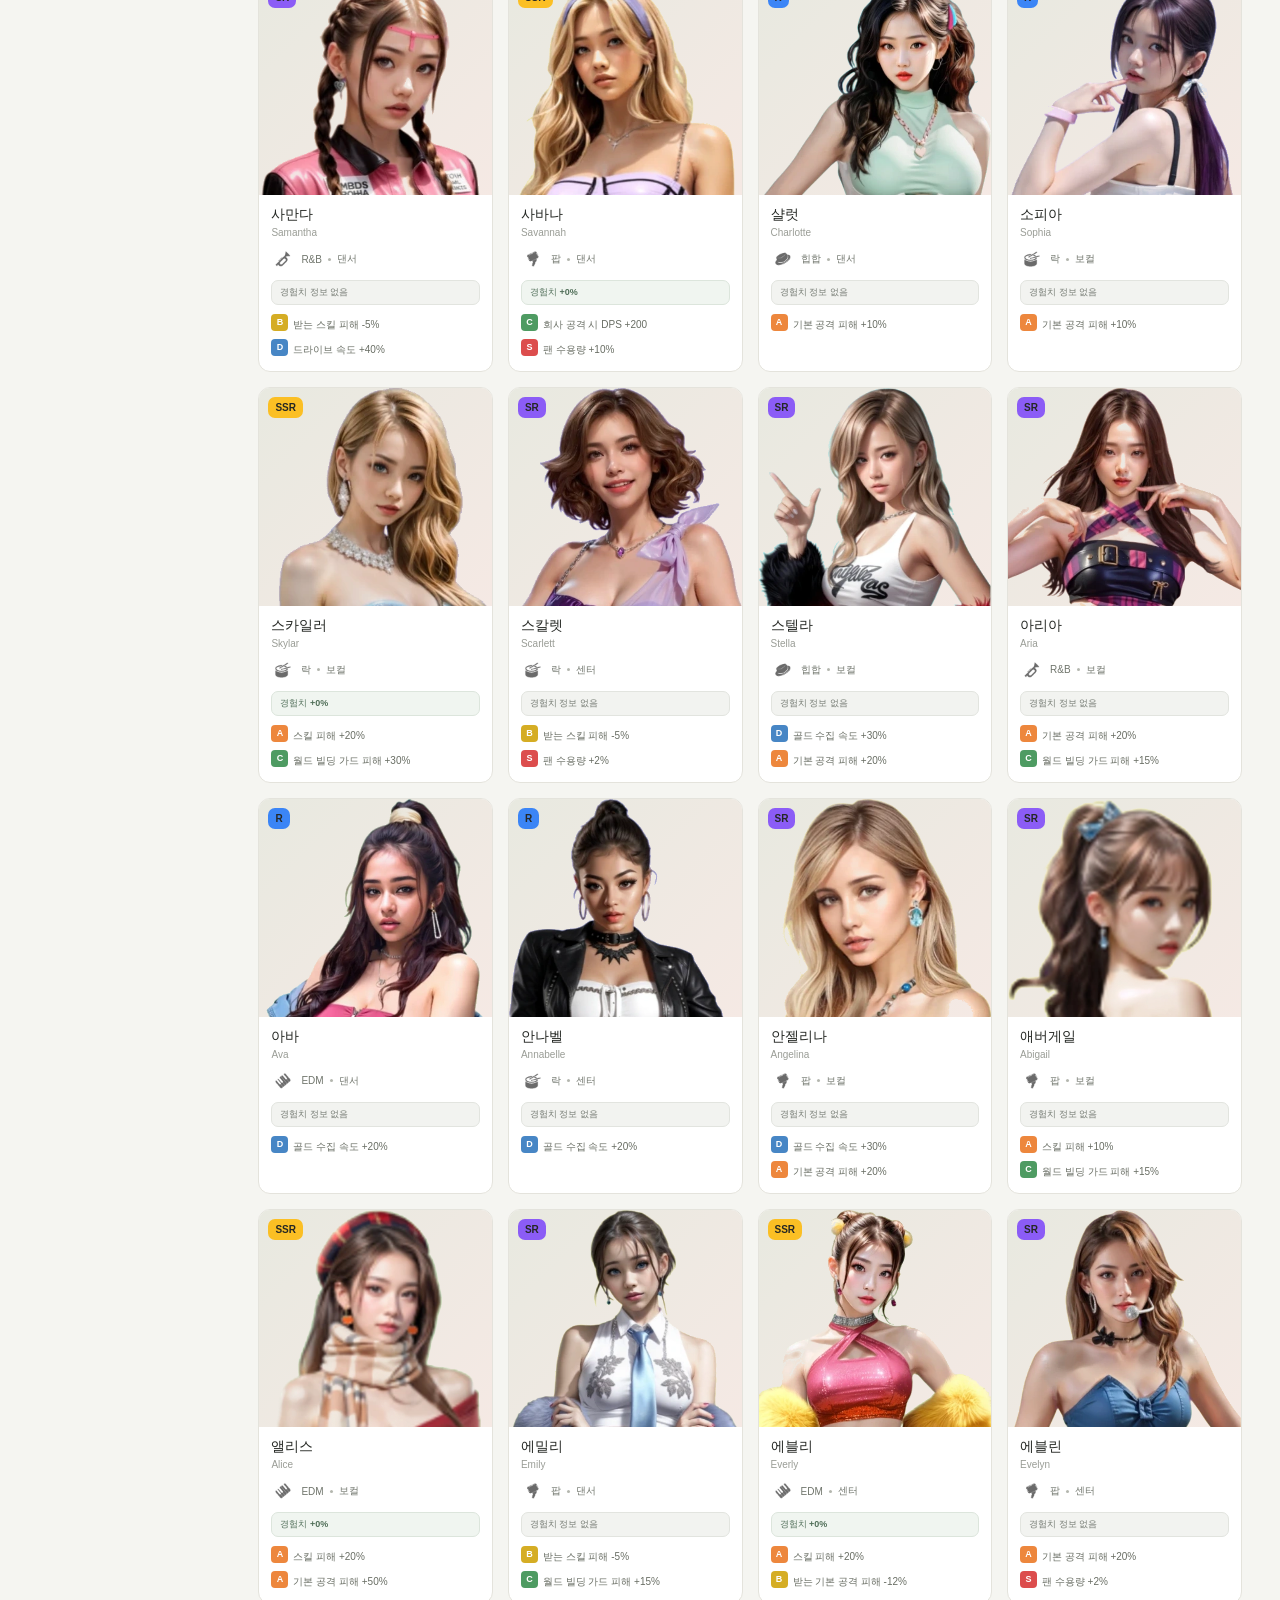
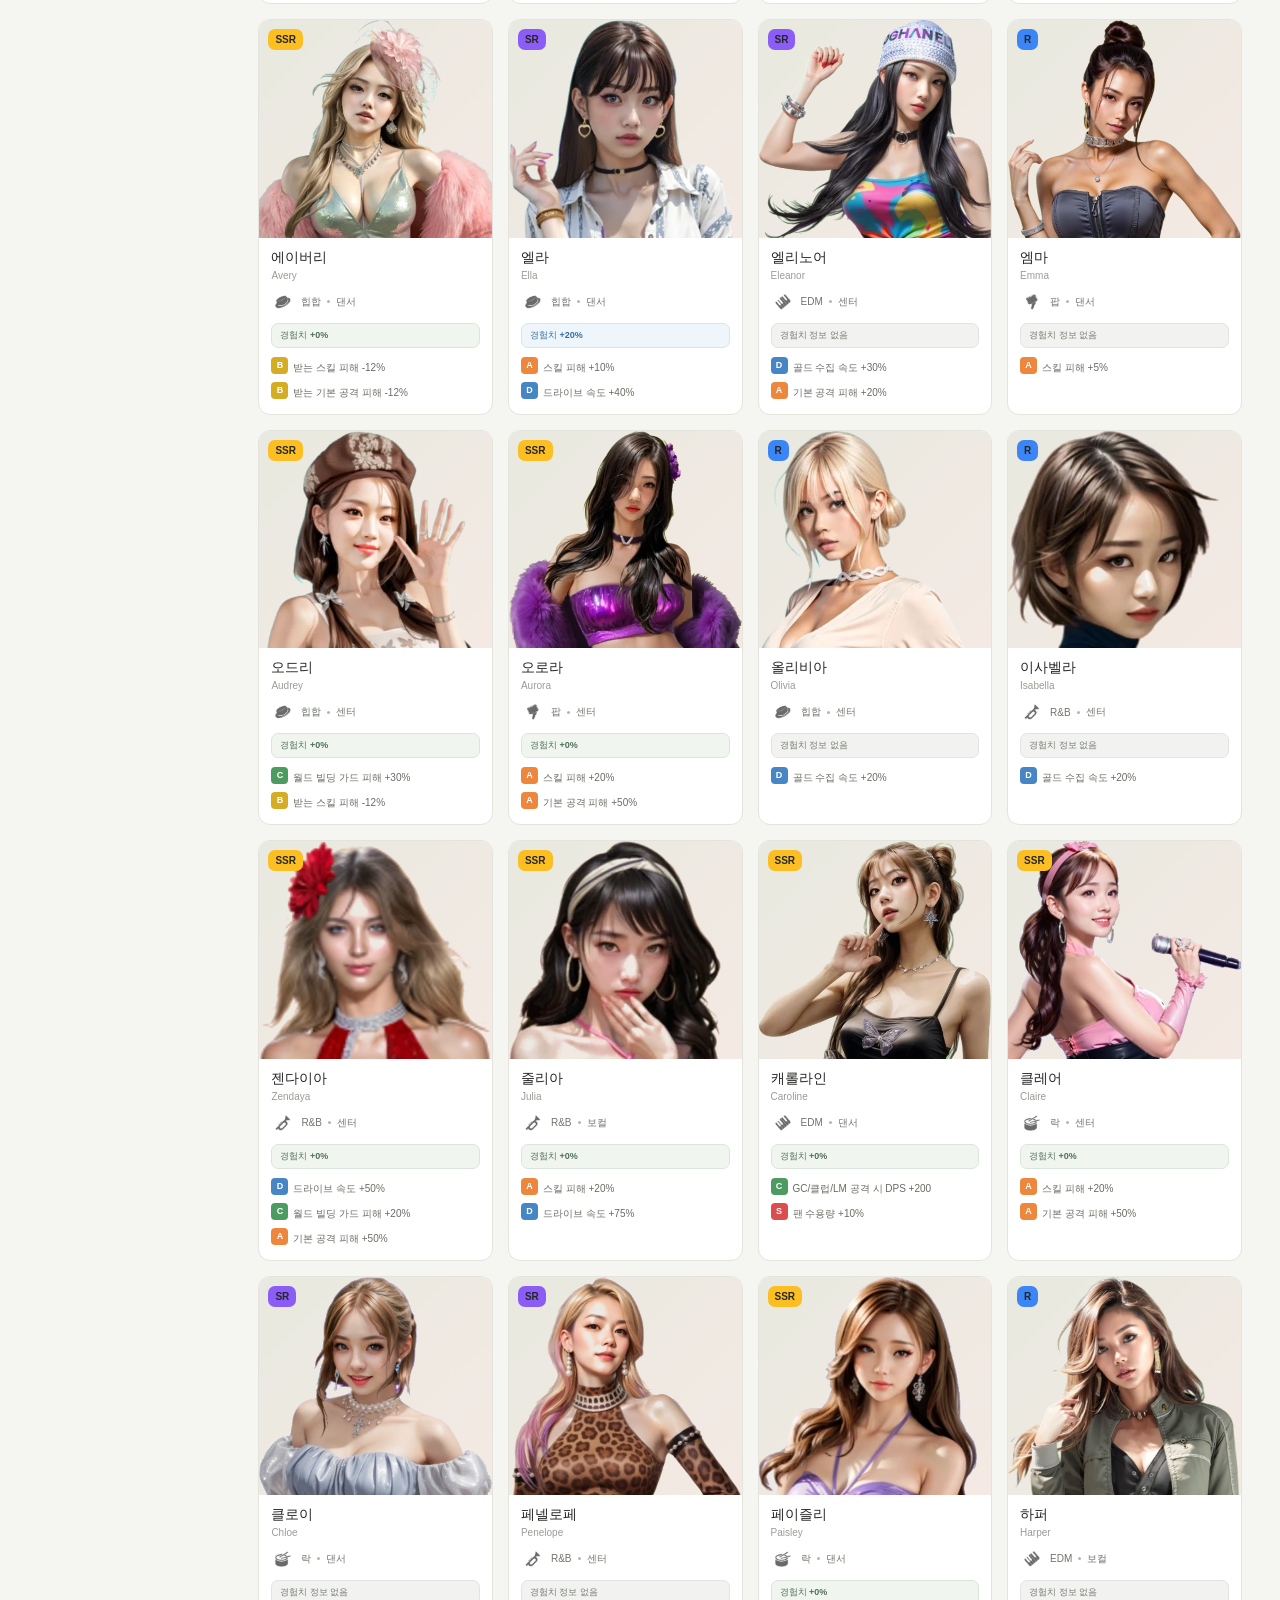
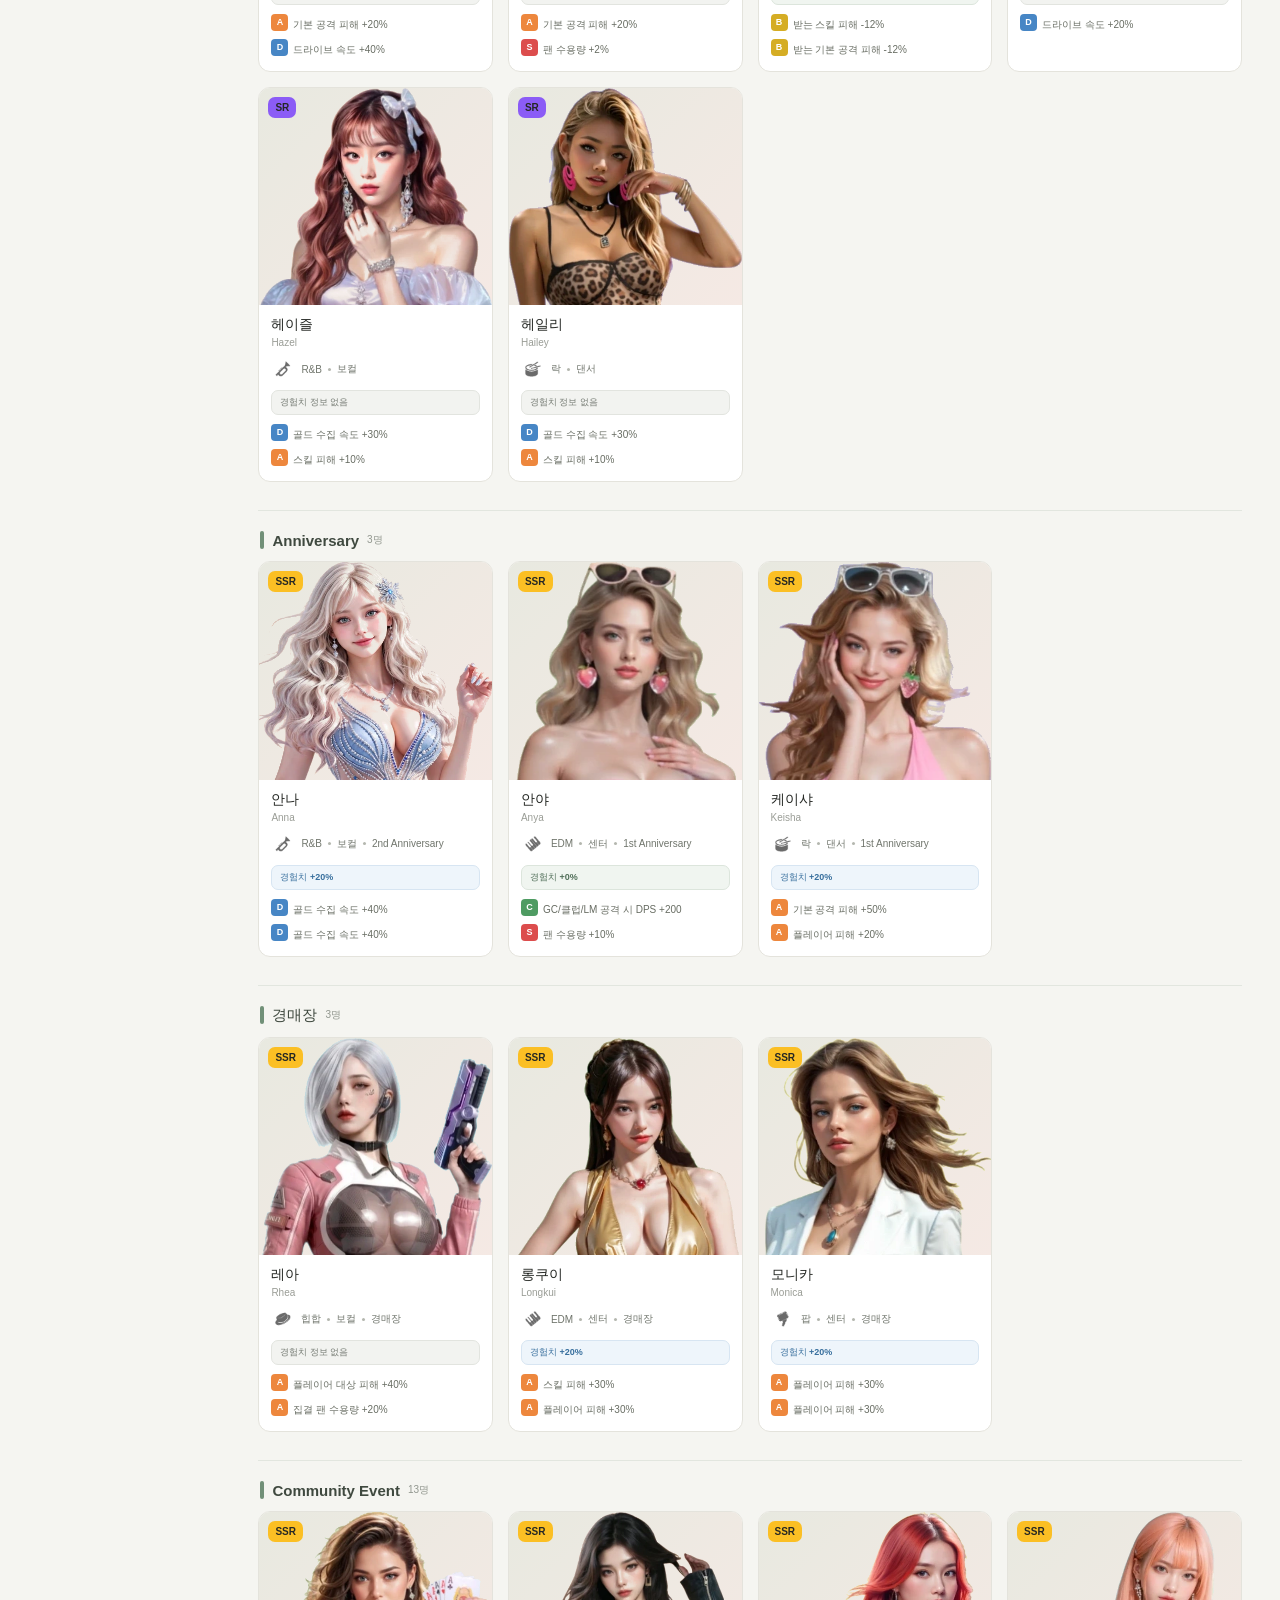
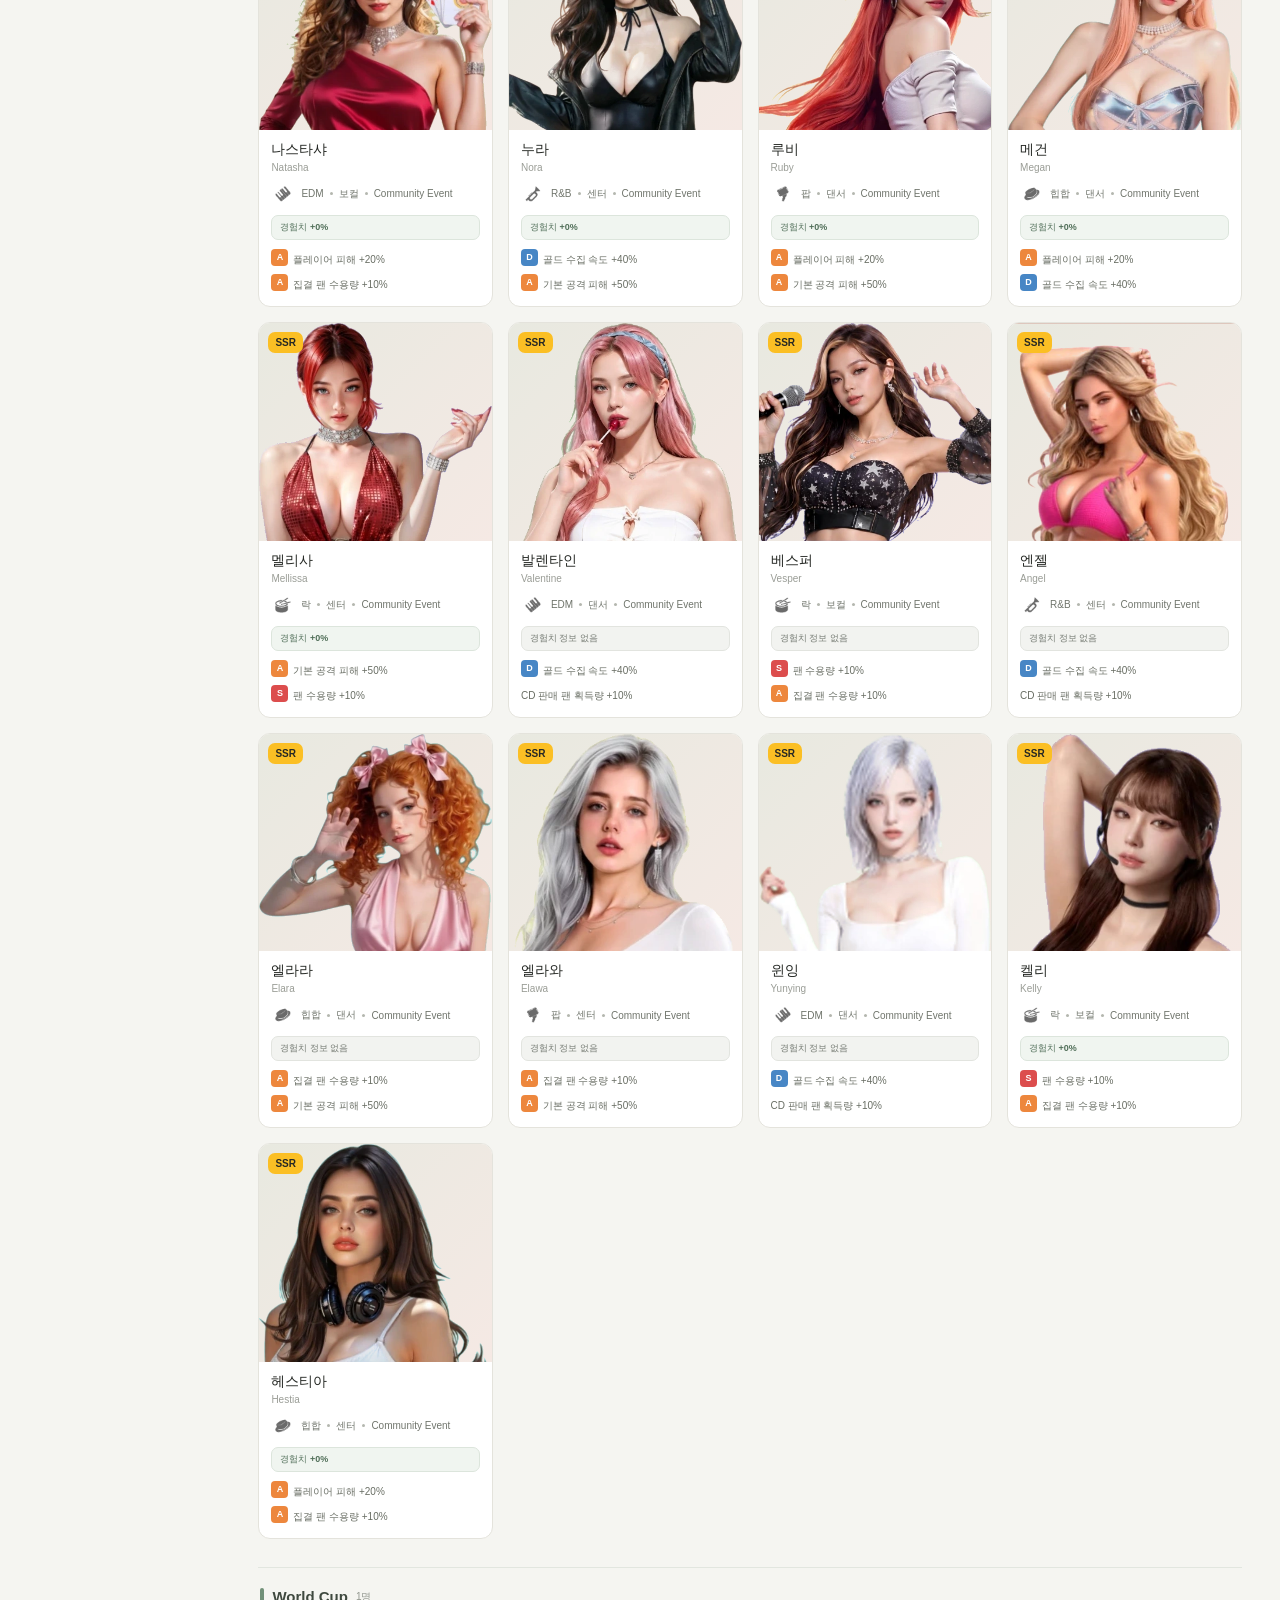
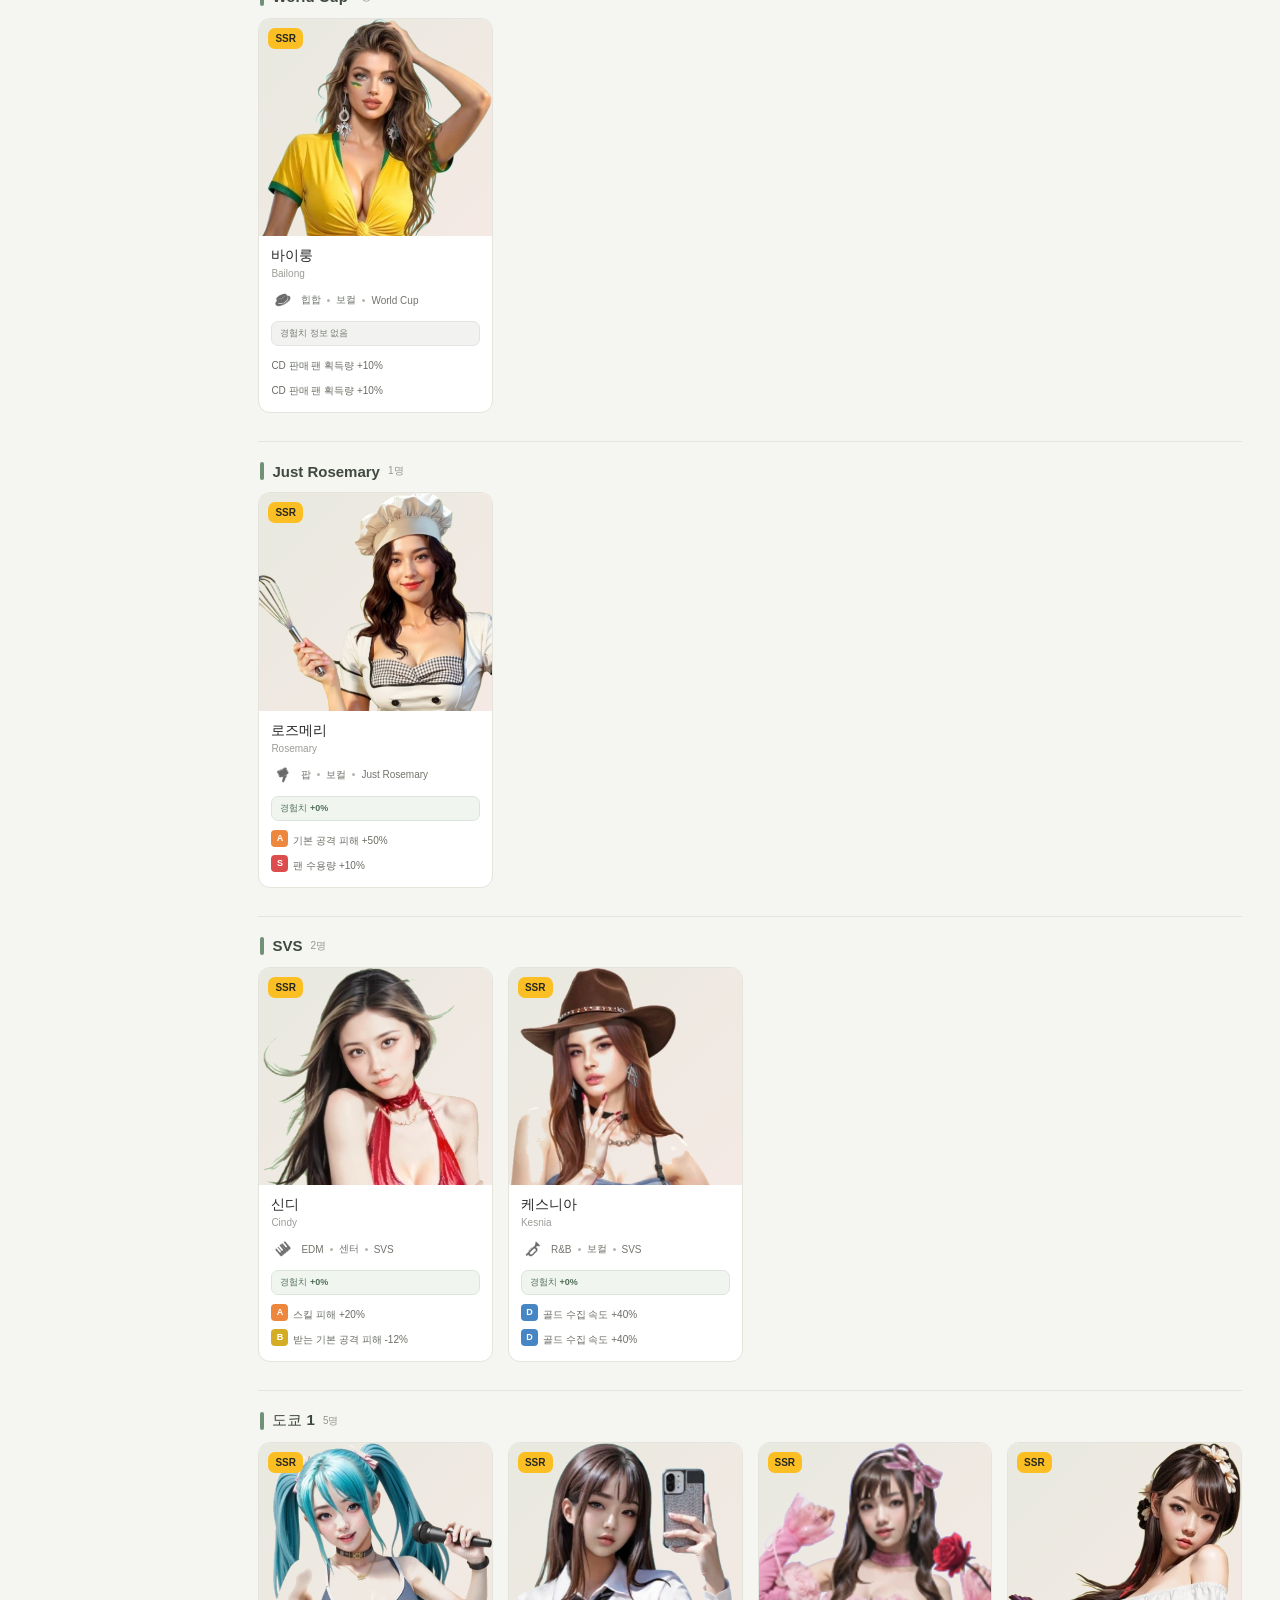
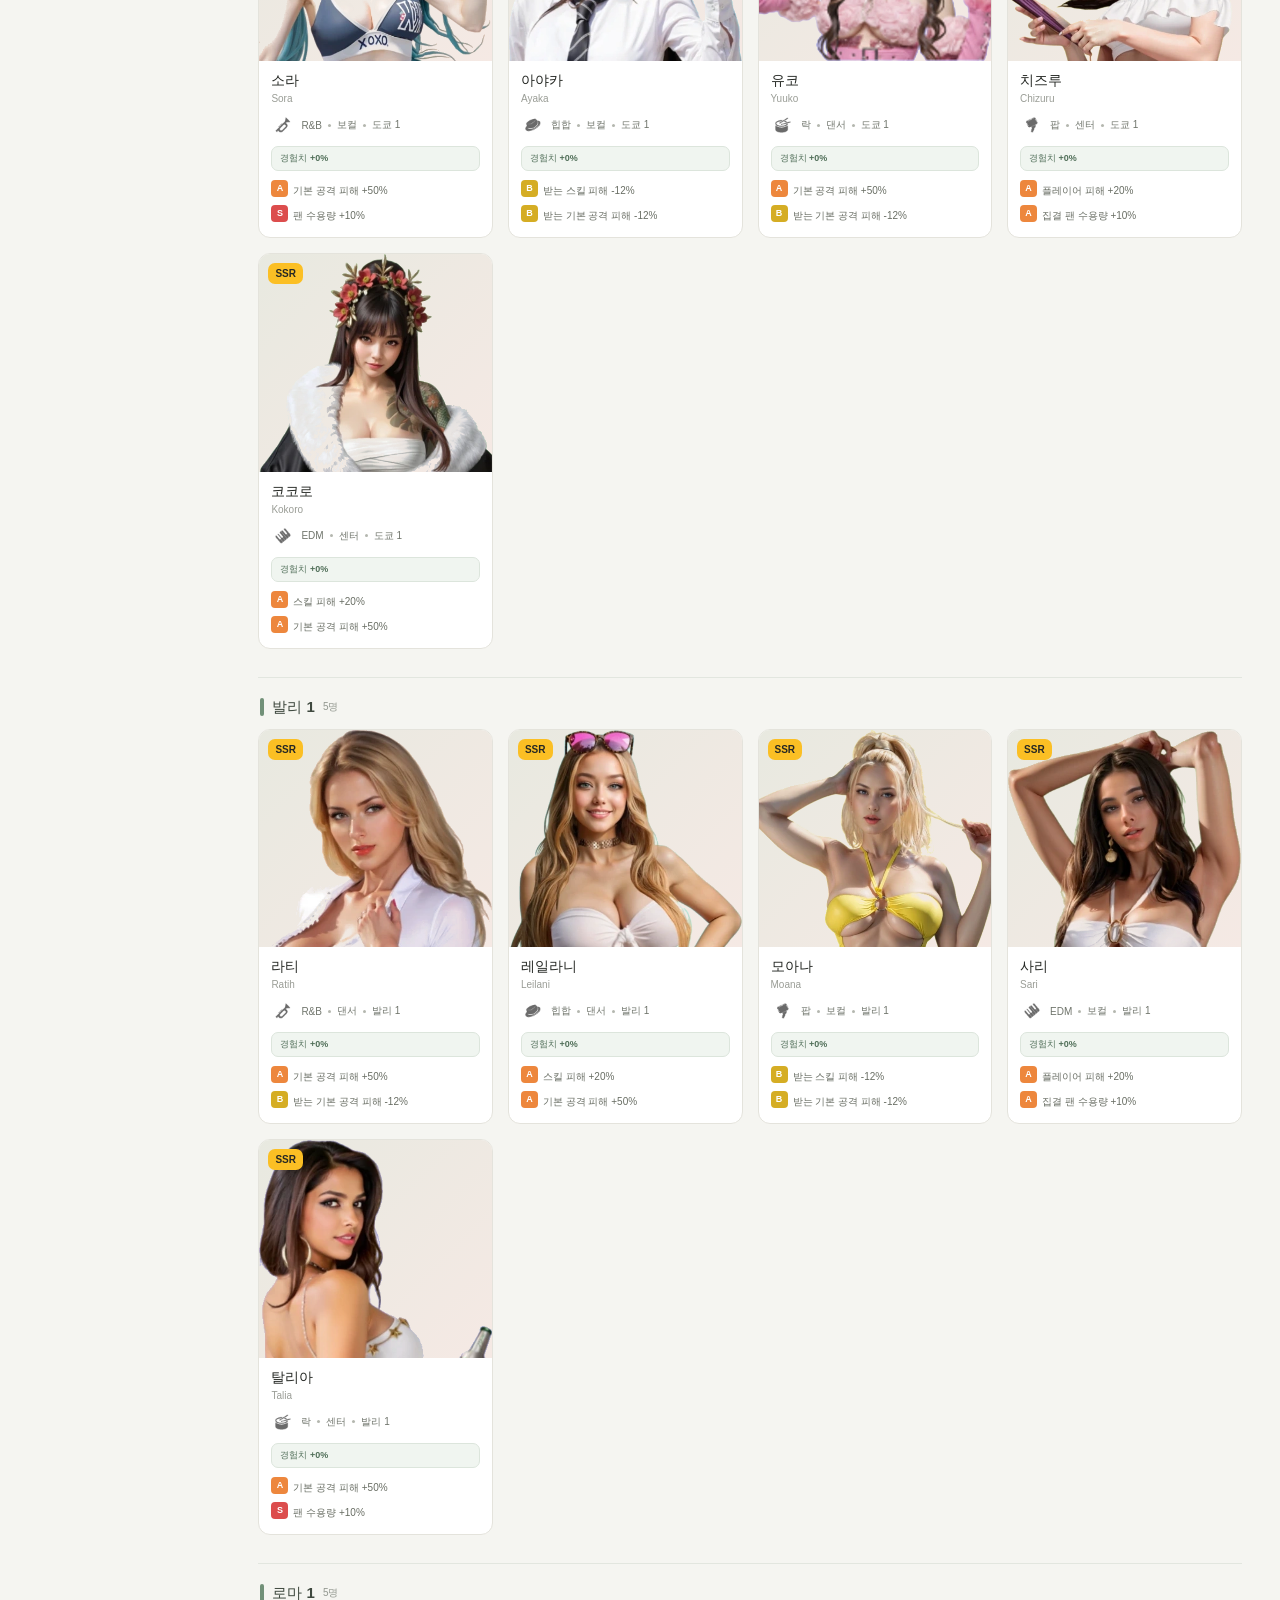
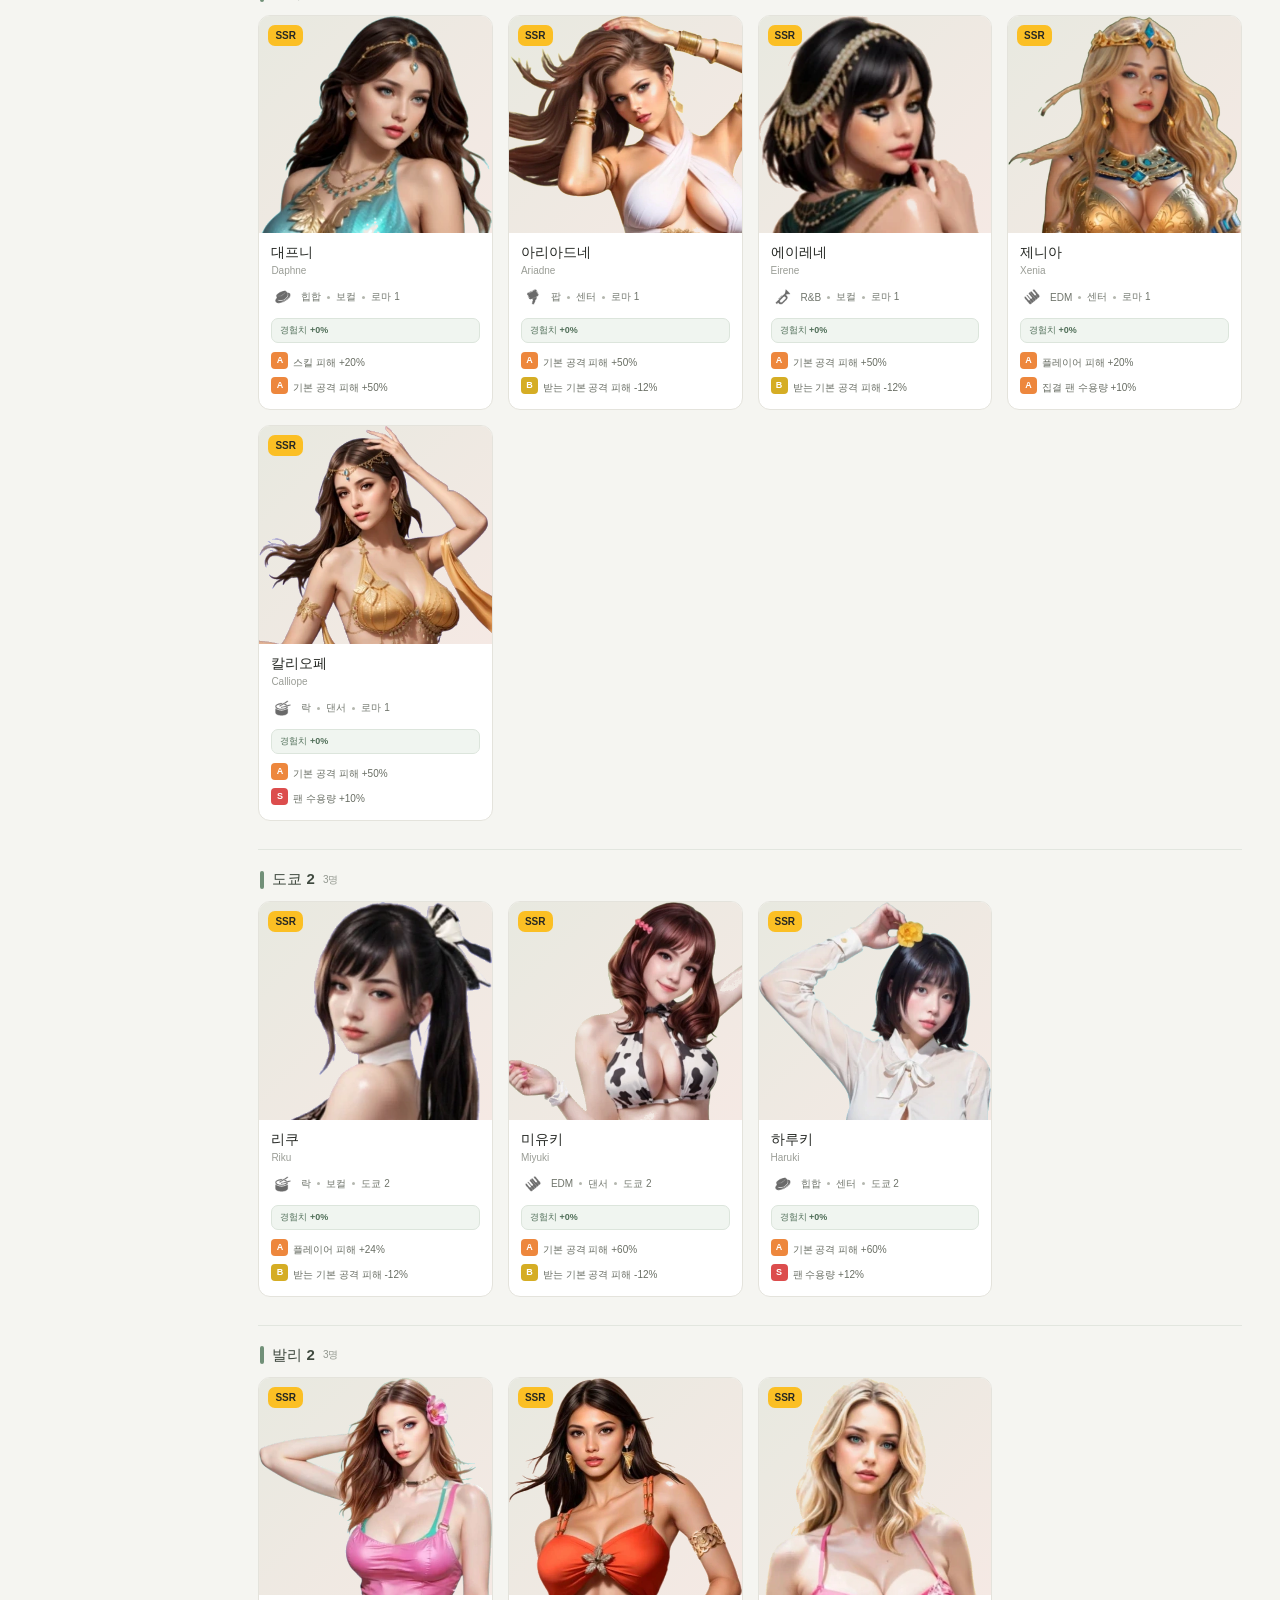
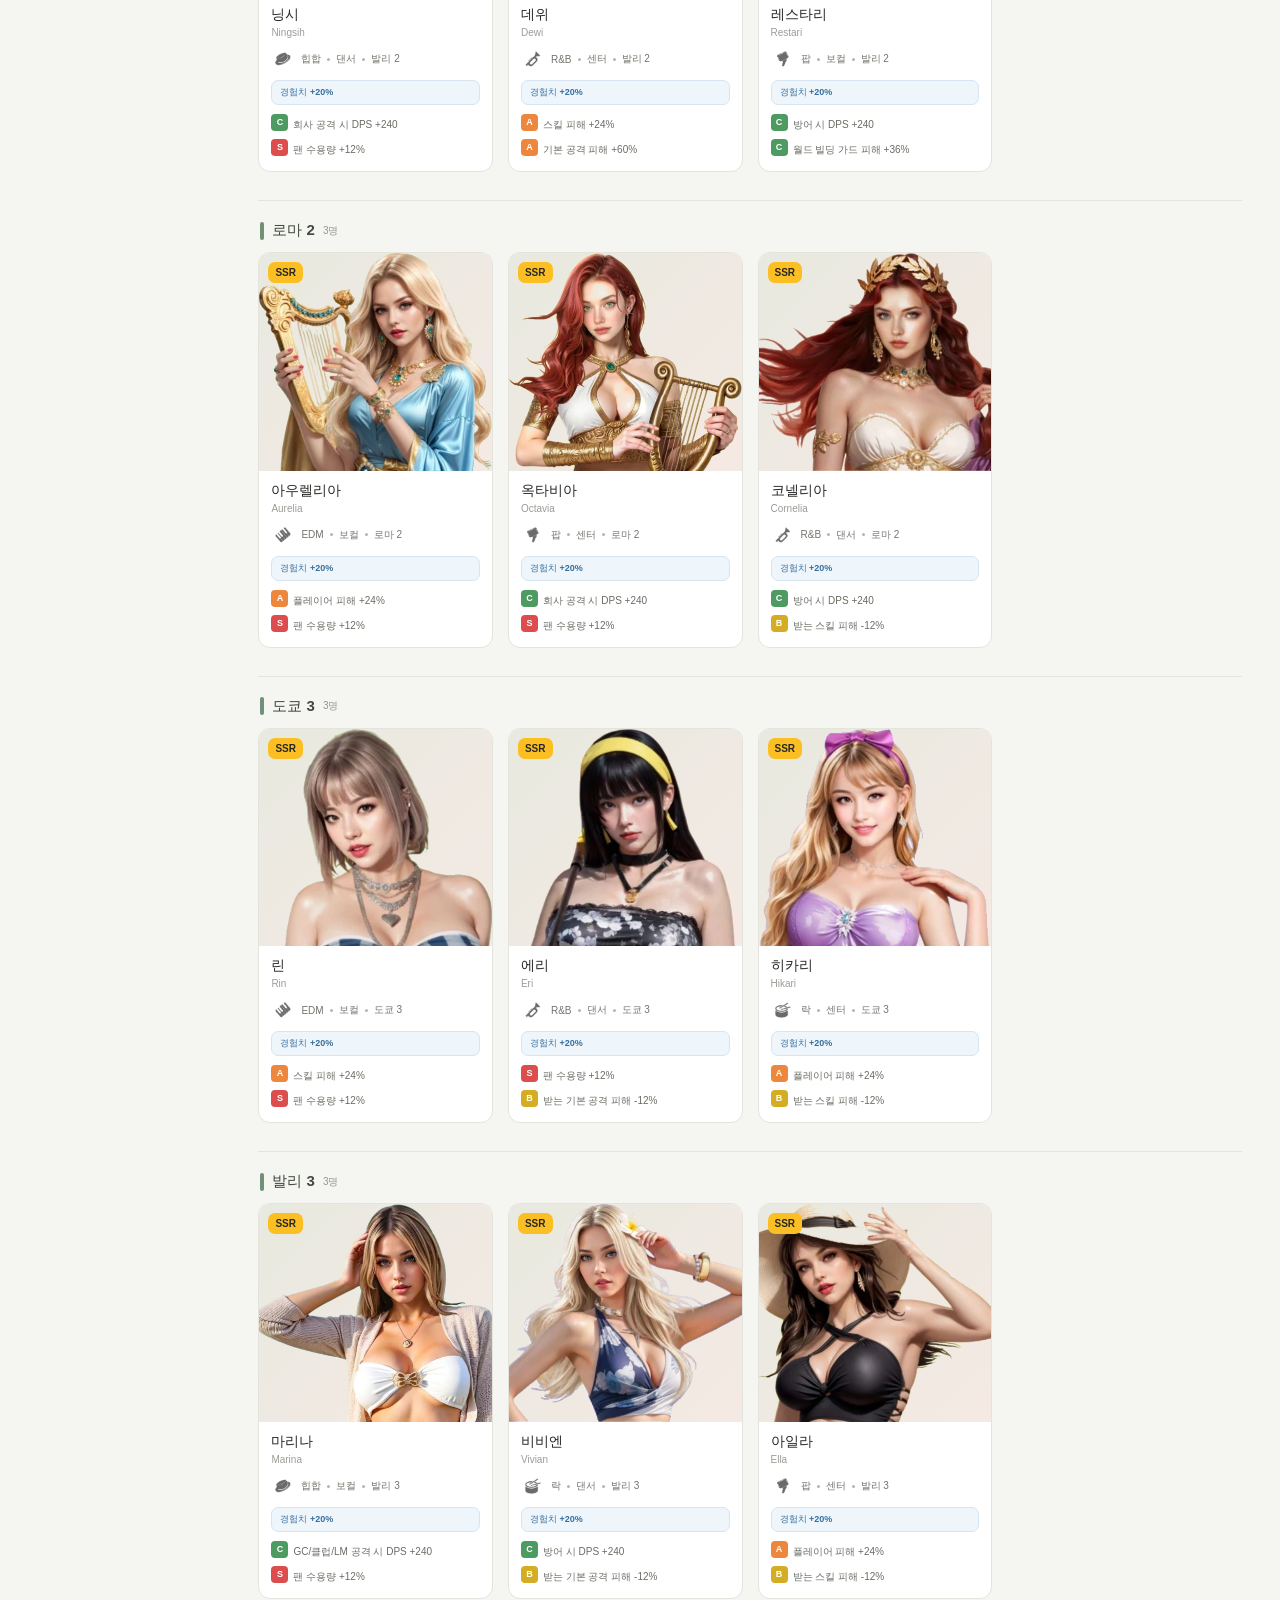
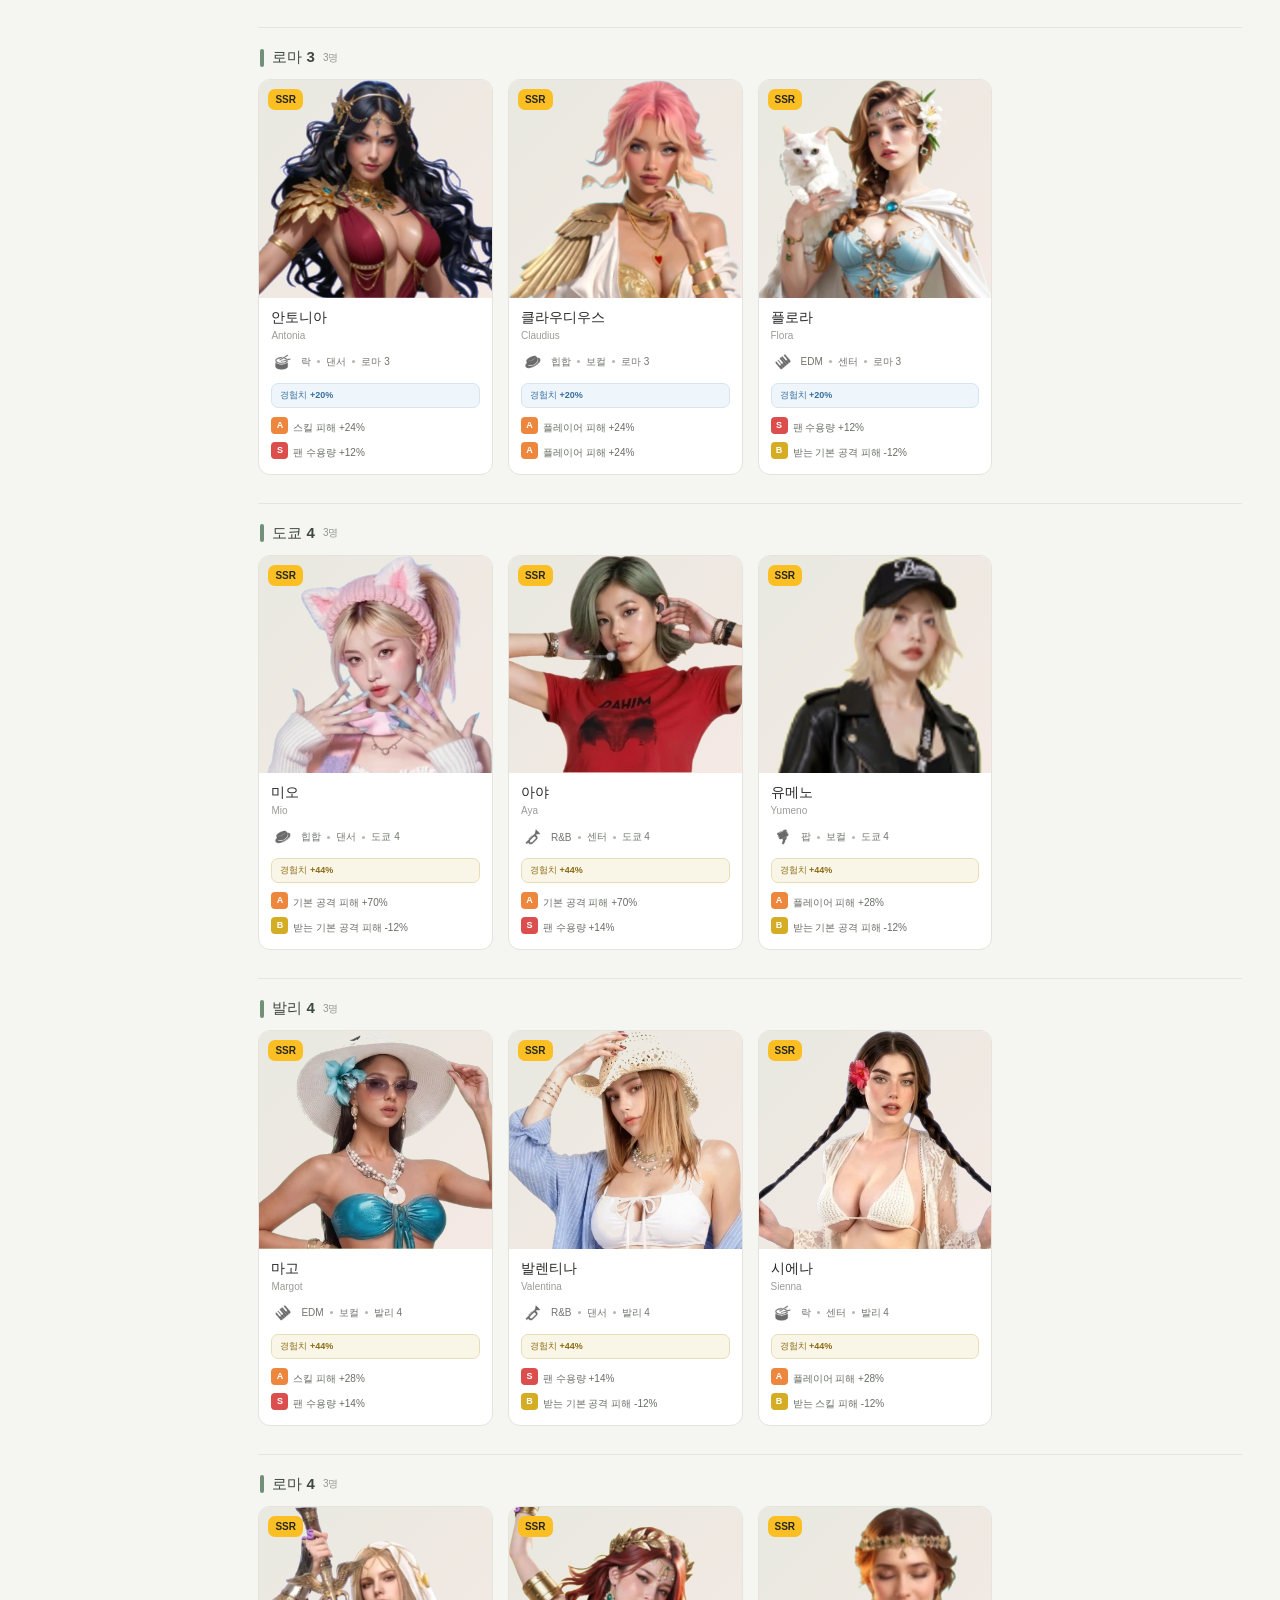
==== commit d05b515a: "Publish growth plan results" ====
--- a/index.html
+++ b/index.html
@@ -65,6 +65,7 @@
     ['#query','#genre','#role','#skill'].forEach(id=>$(id).addEventListener('input',render));$('#modal').addEventListener('click',e=>{if(e.target===$('#modal'))close()});
     fetch('./artists.json').then(r=>{if(!r.ok)throw new Error();return r.json()}).then(data=>{artists=data;multiMenu('rank-options',['R','SR','SSR','UR'],null,rankColors,['R','SR','SSR']);const seasons=seasonOptions();multiMenu('season-options',seasons,null,null,loadSavedSeasons(seasons));updateMultiLabel('season-options',false,false);fillSelect('#genre',['Hip Hop','R&B','Rock','Pop','EDM'],v=>genreLabels[v]);fillSelect('#role',['보컬','댄서','센터']);fillSelect('#skill',['피해 증가','피해 감소','경제/골드 수집','이동/차량 속도','조건부 DPS','집결/팬 수용량','팬 수용량']);render()}).catch(()=>{$('#status').className='error';$('#status').textContent='아티스트 데이터를 불러오지 못했습니다. GitHub Pages에서 사이트를 열었는지 확인해 주세요.'});
   </script>
+<script>if(!document.querySelector('.pages-nav a[href="./growth-plan.html"]'))document.querySelector('.pages-nav a[href="./favorites.html"]')?.insertAdjacentHTML("beforebegin",'<a href="./growth-plan.html"><span class="pages-nav-icon"><svg viewBox="0 0 24 24"><circle cx="12" cy="12" r="8"/><circle cx="12" cy="12" r="3"/><path d="M12 2v3M22 12h-3M12 22v-3M2 12h3"/></svg></span>육성 계획</a>');</script>
 </body>
 </html>
 
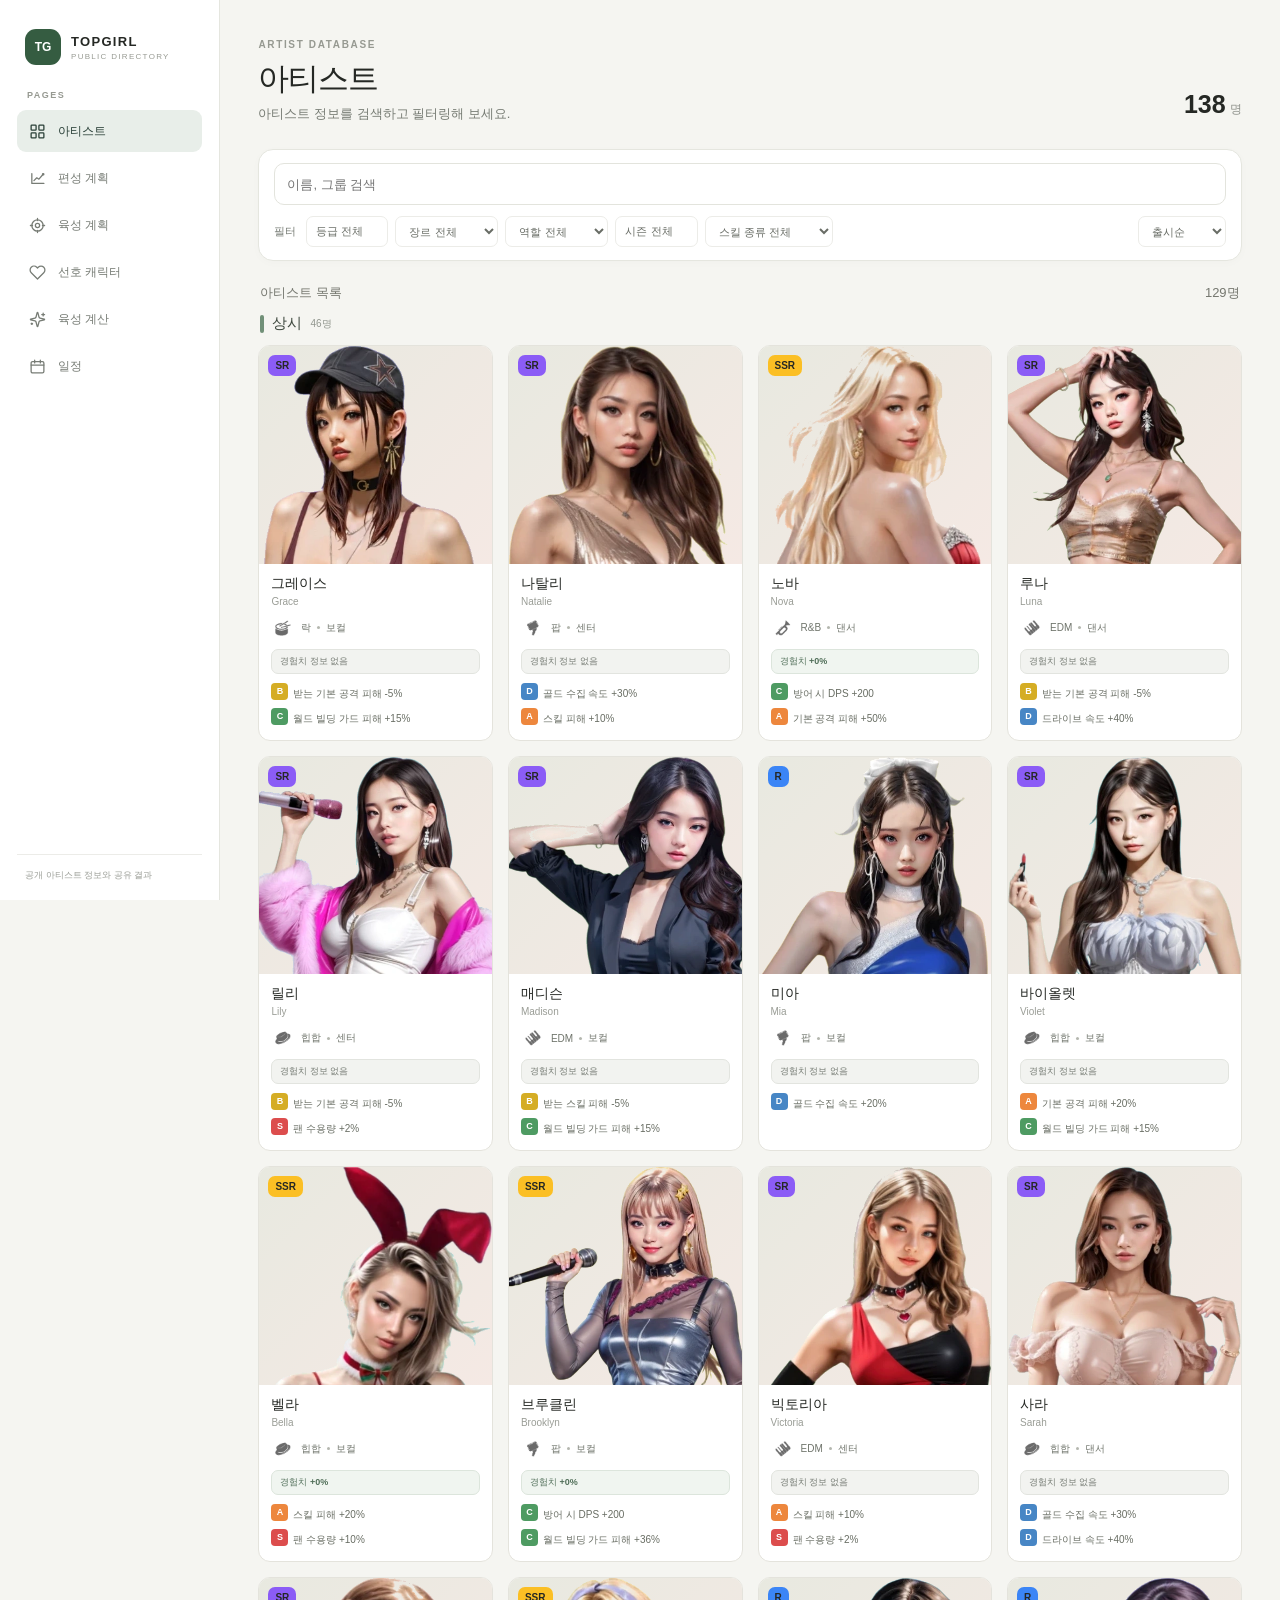
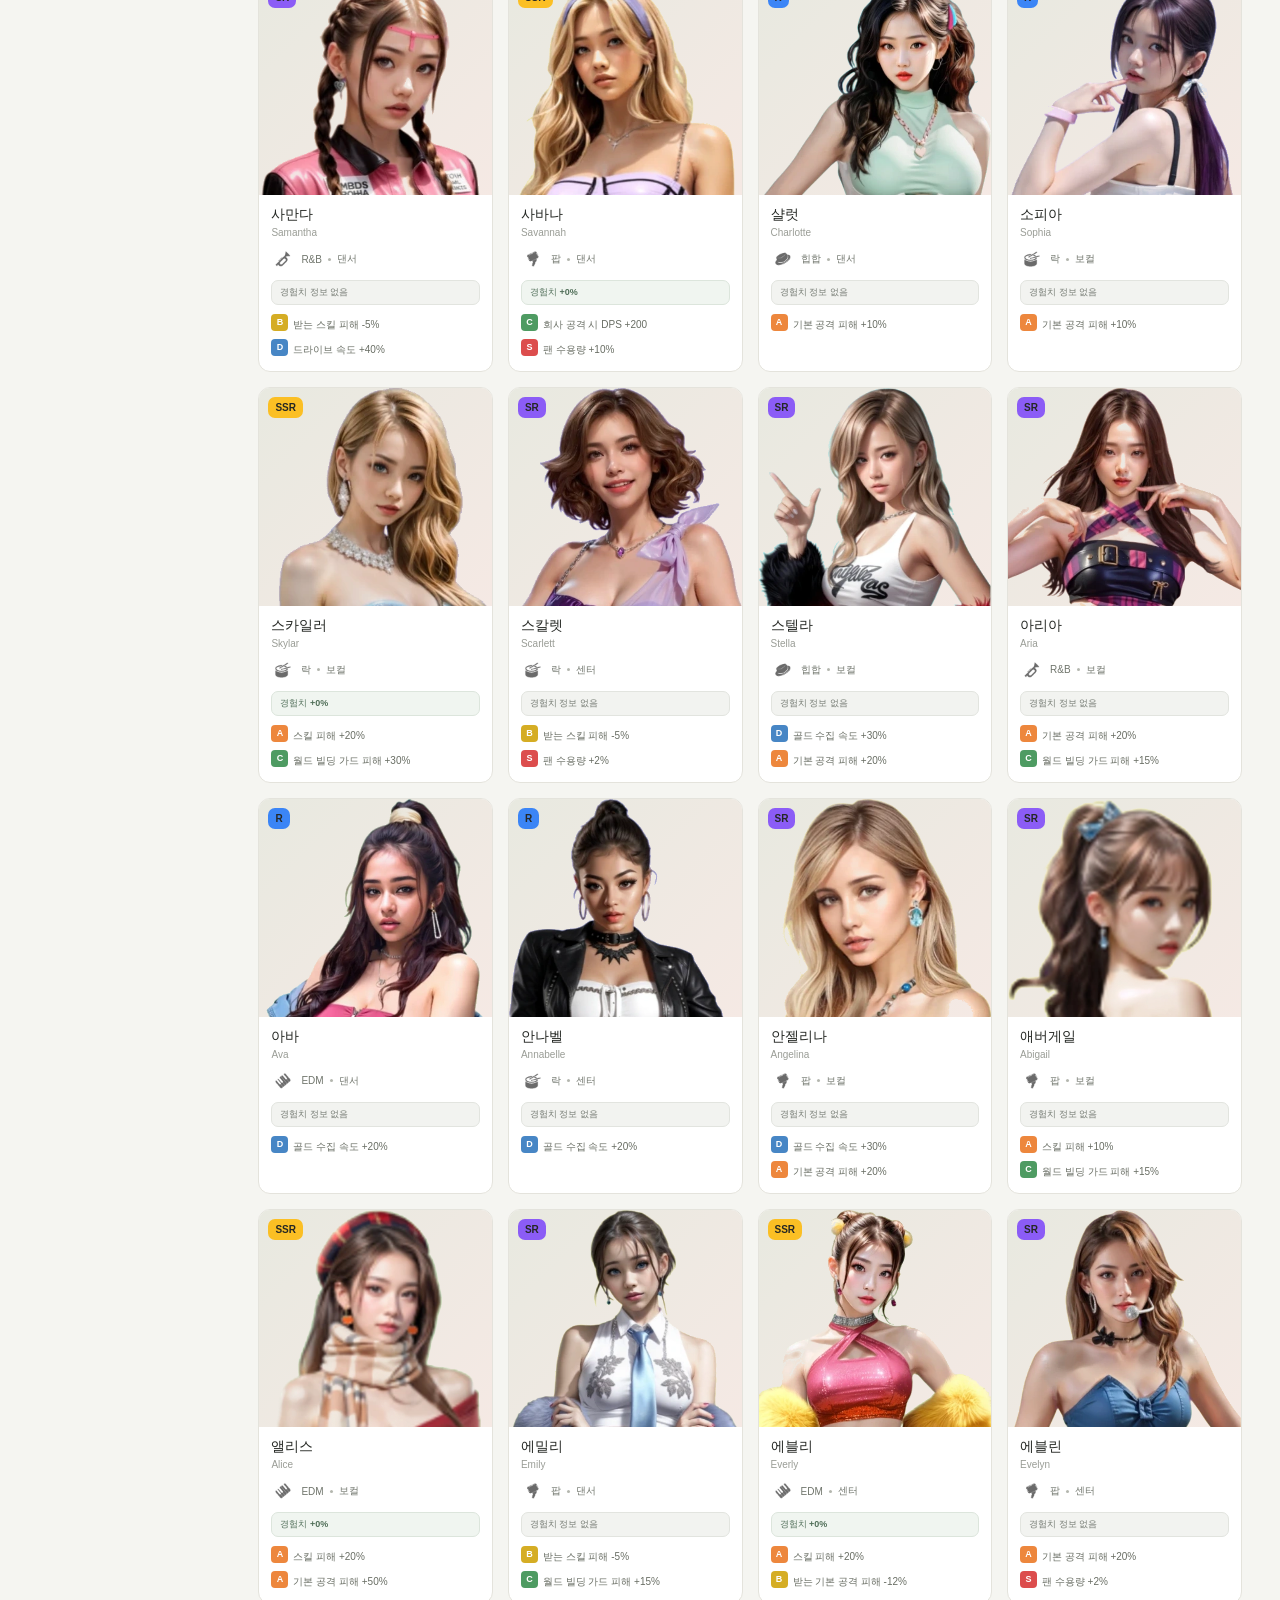
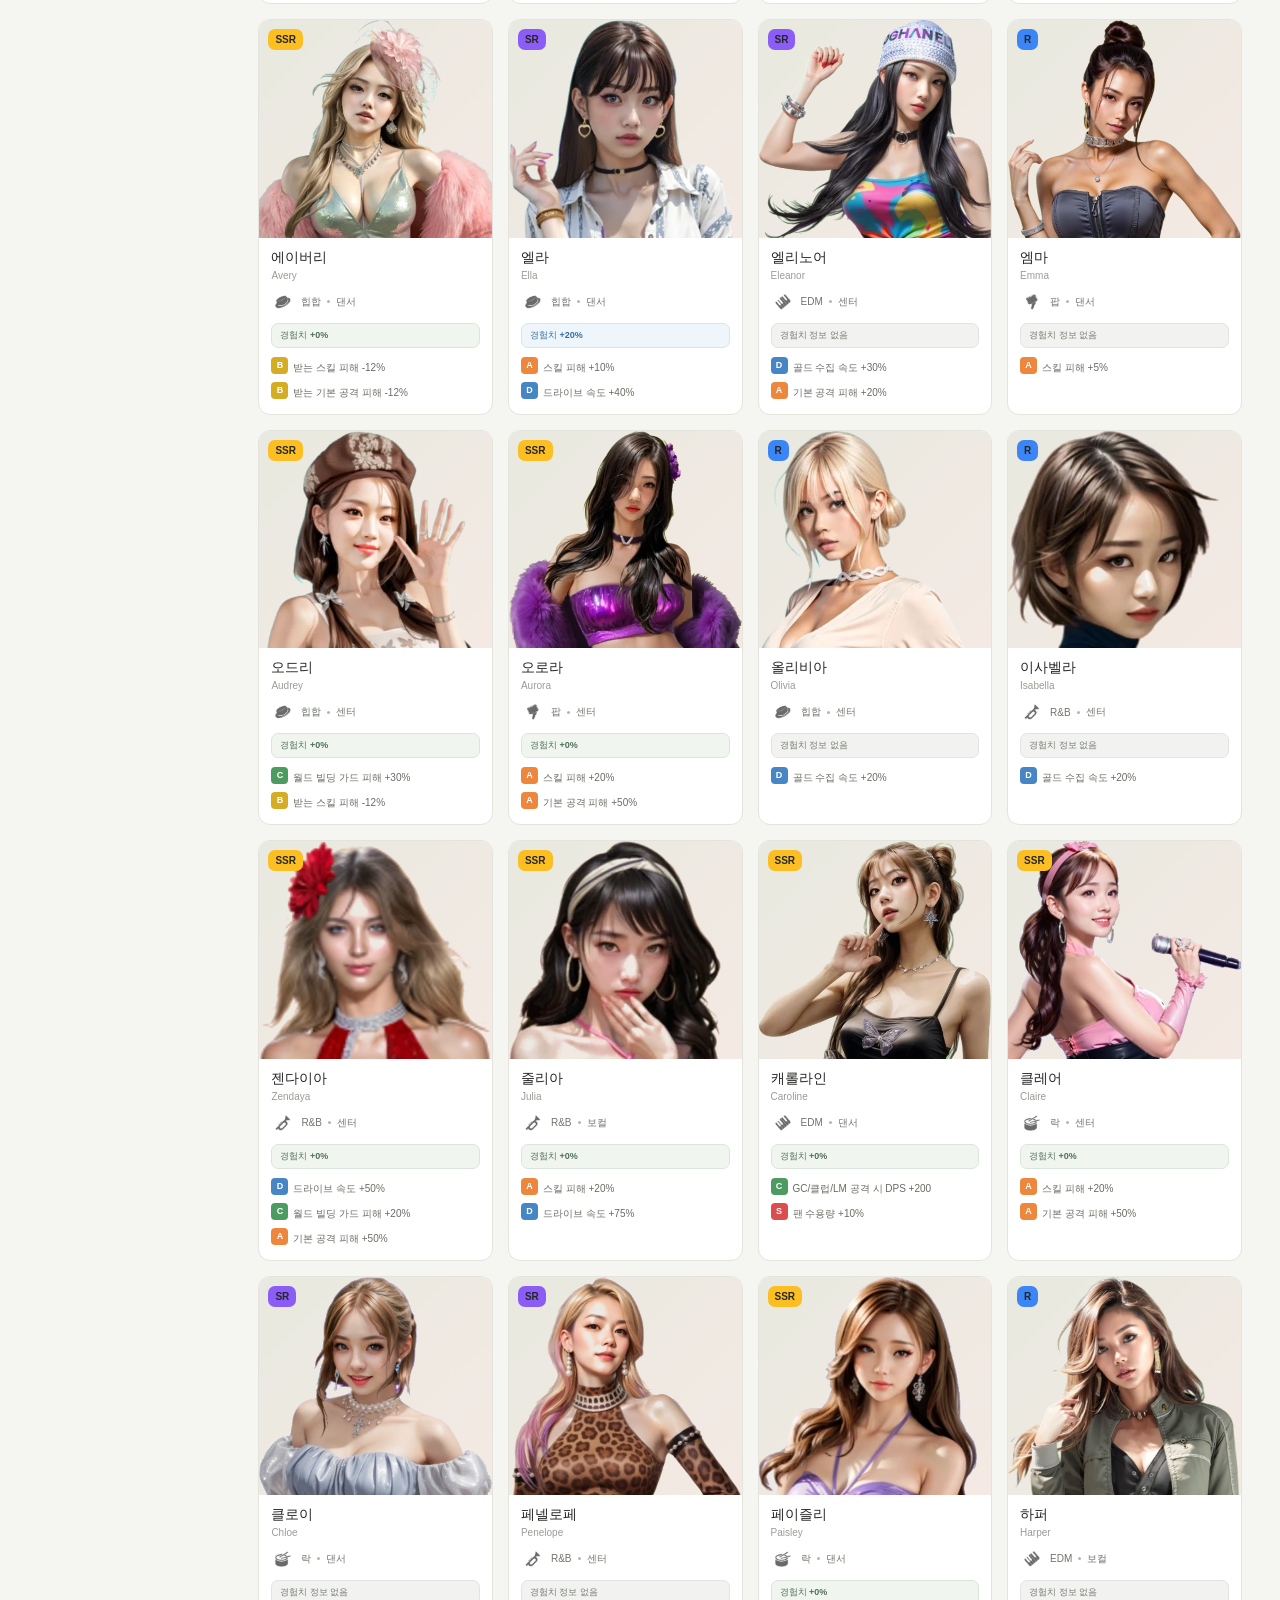
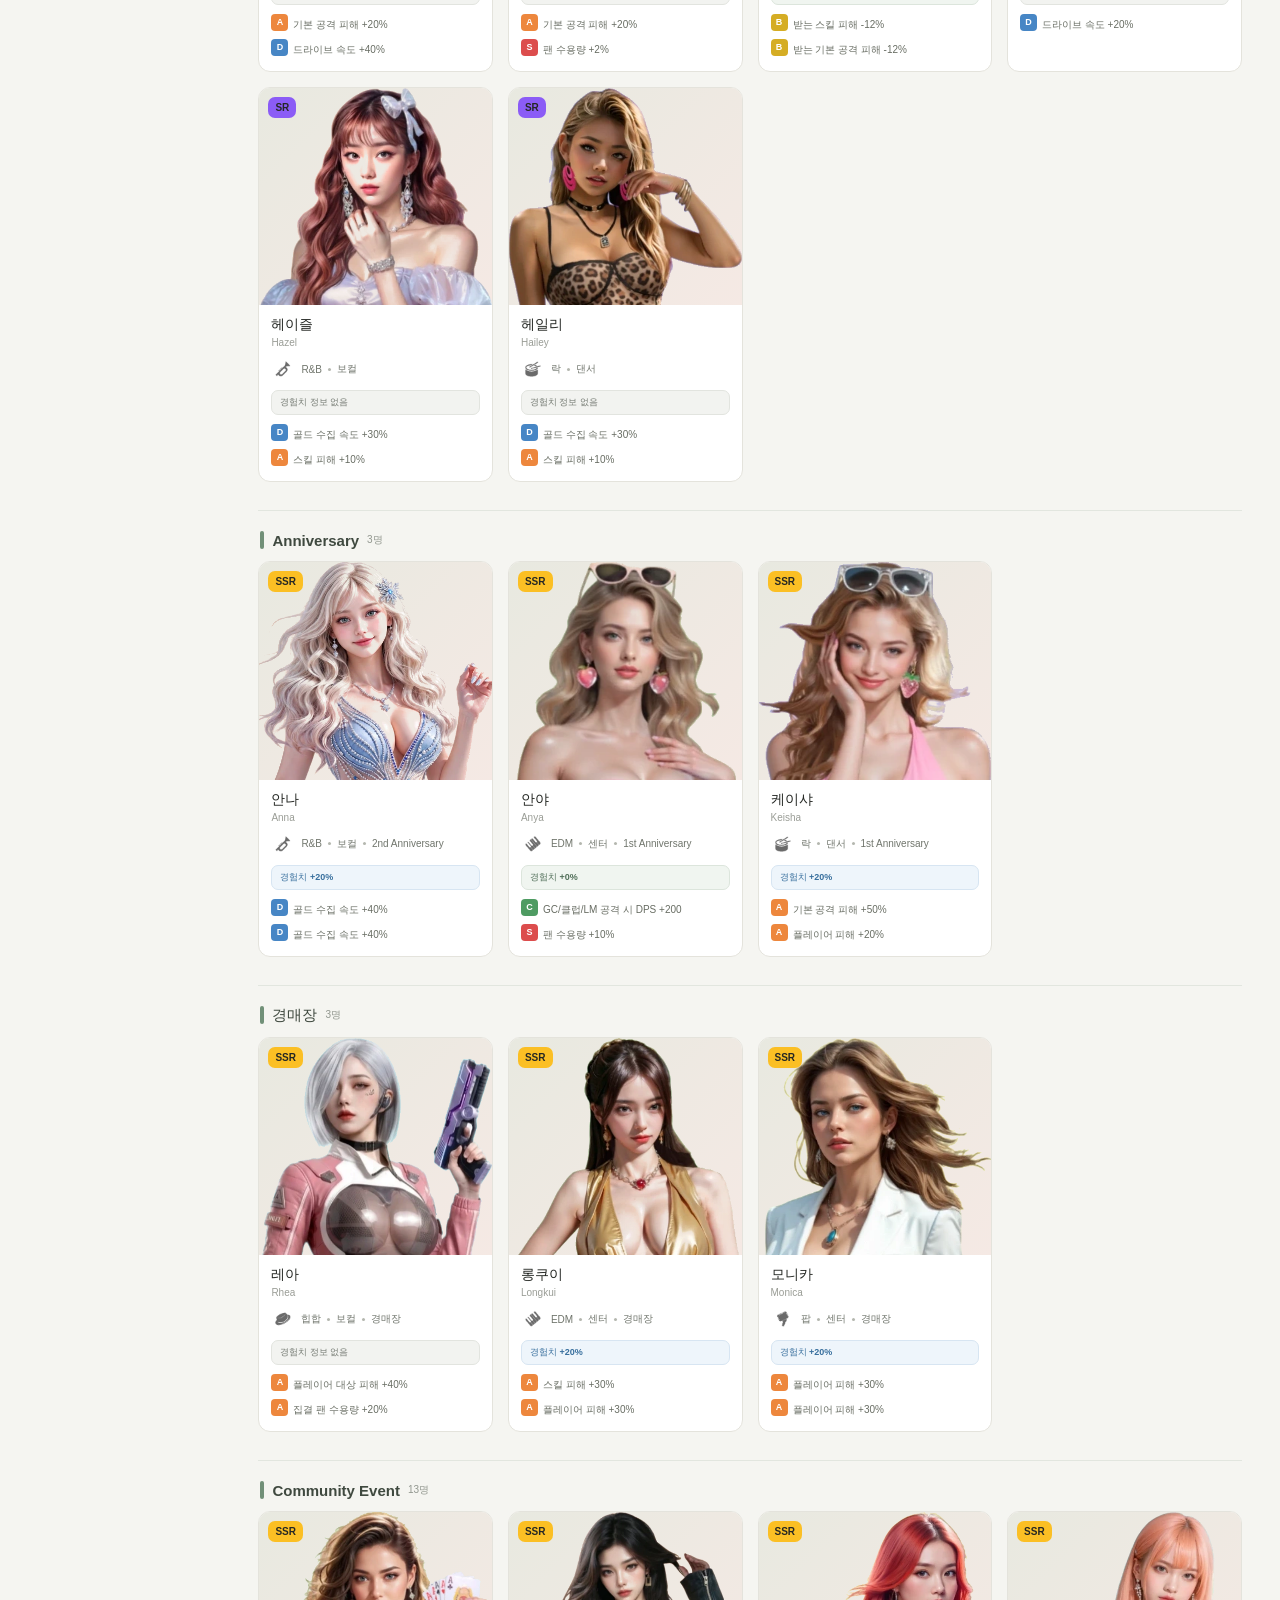
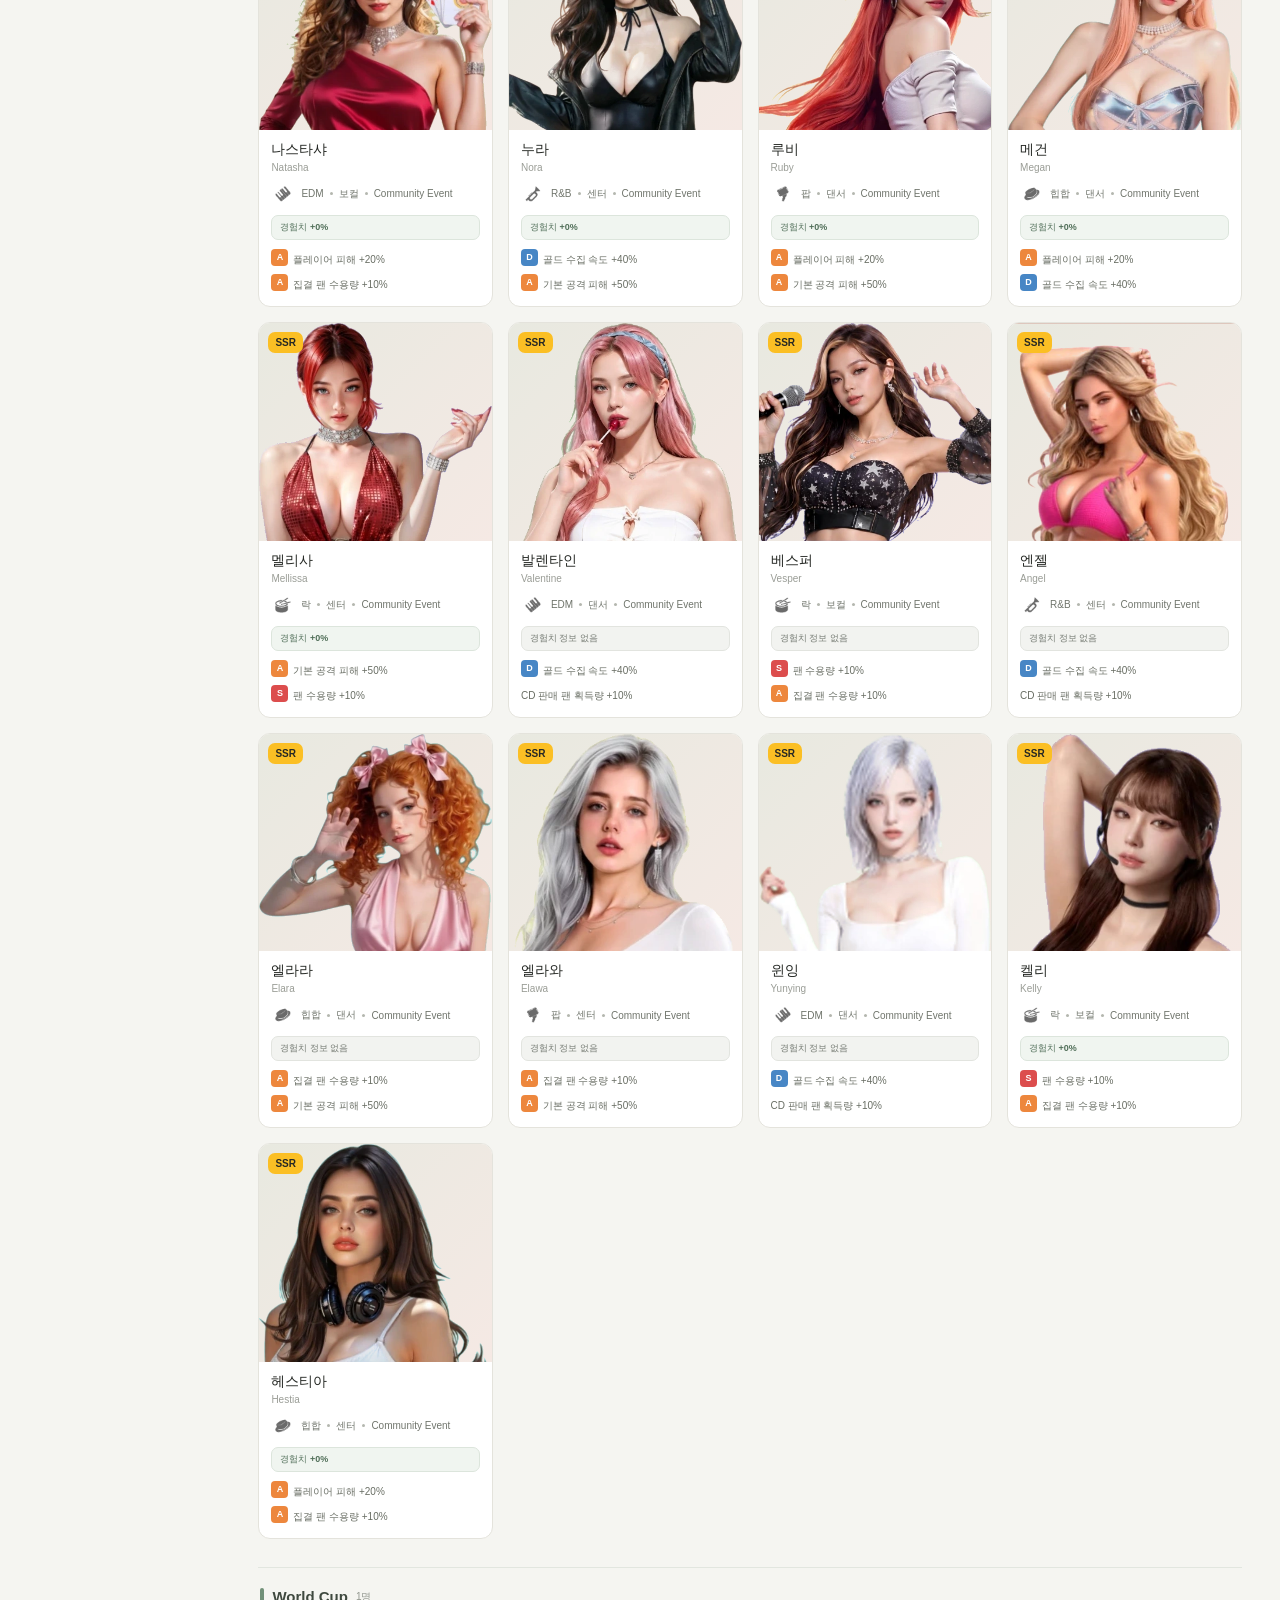
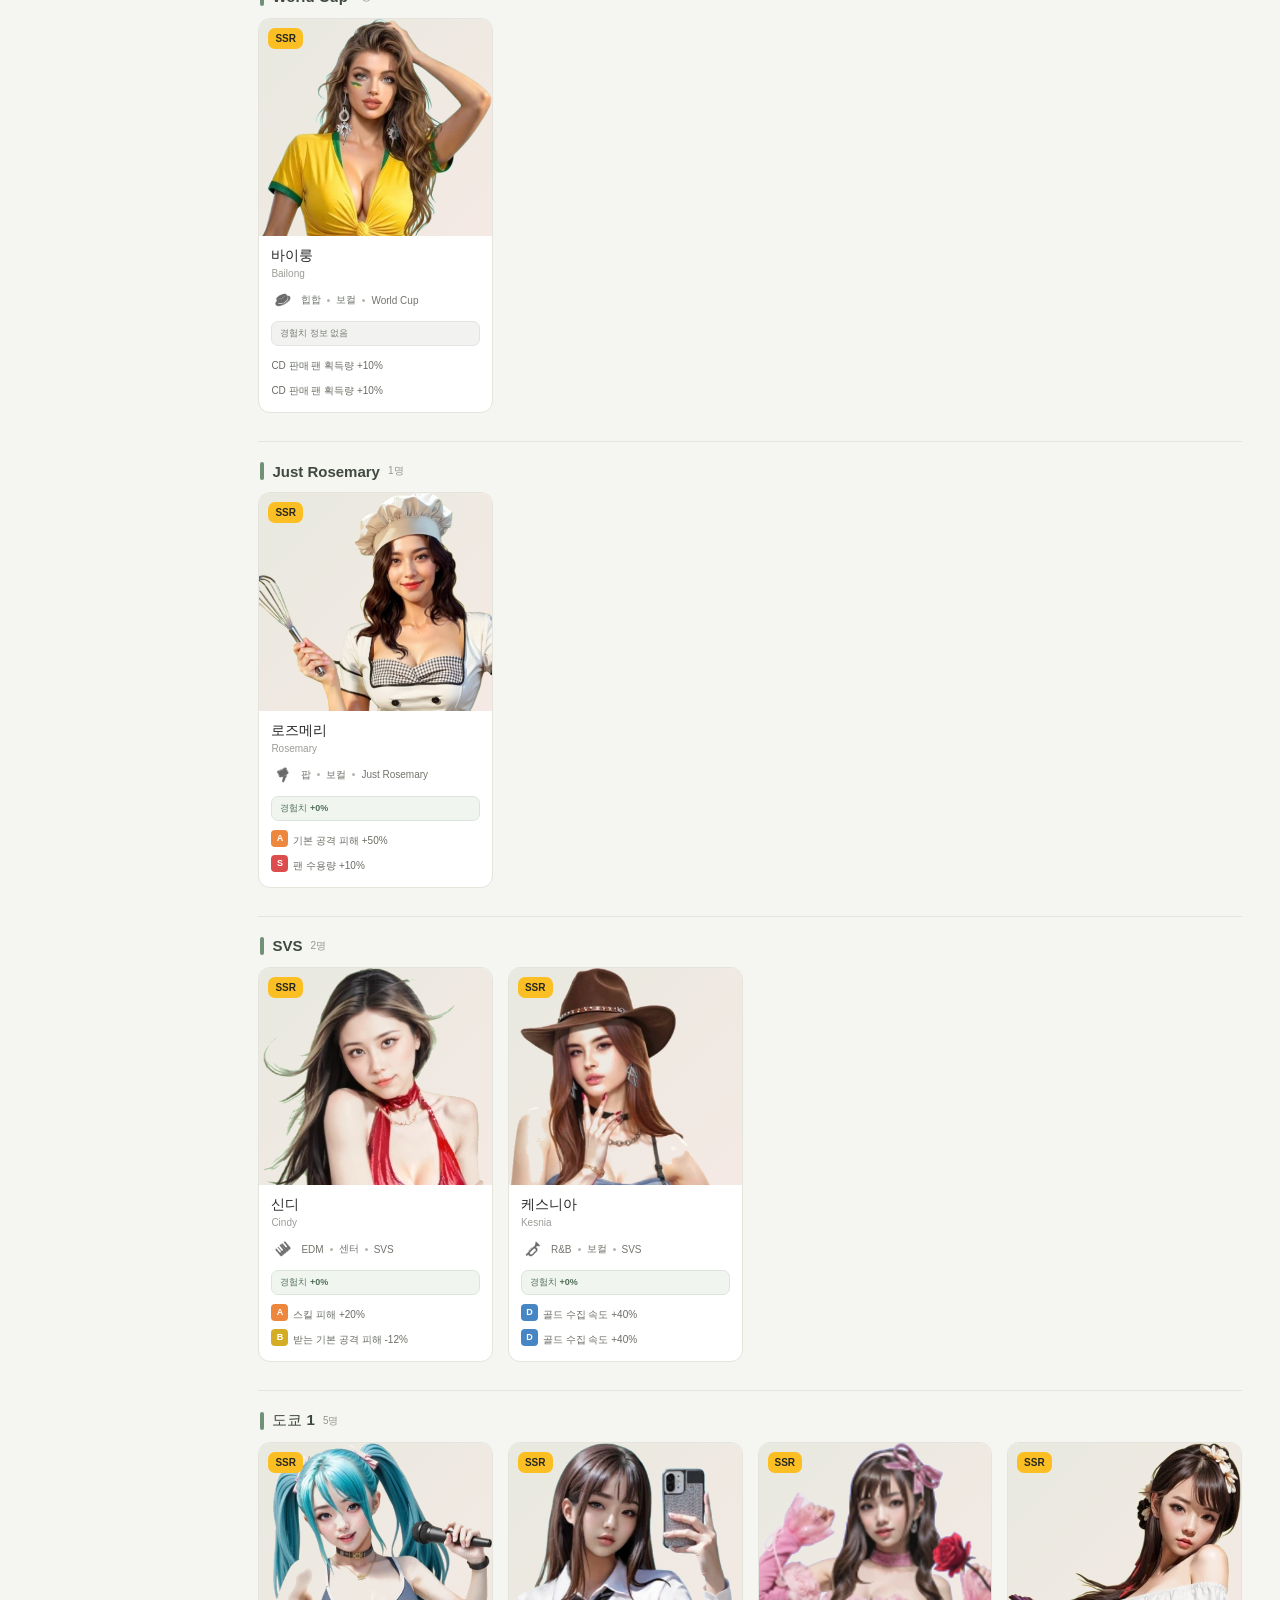
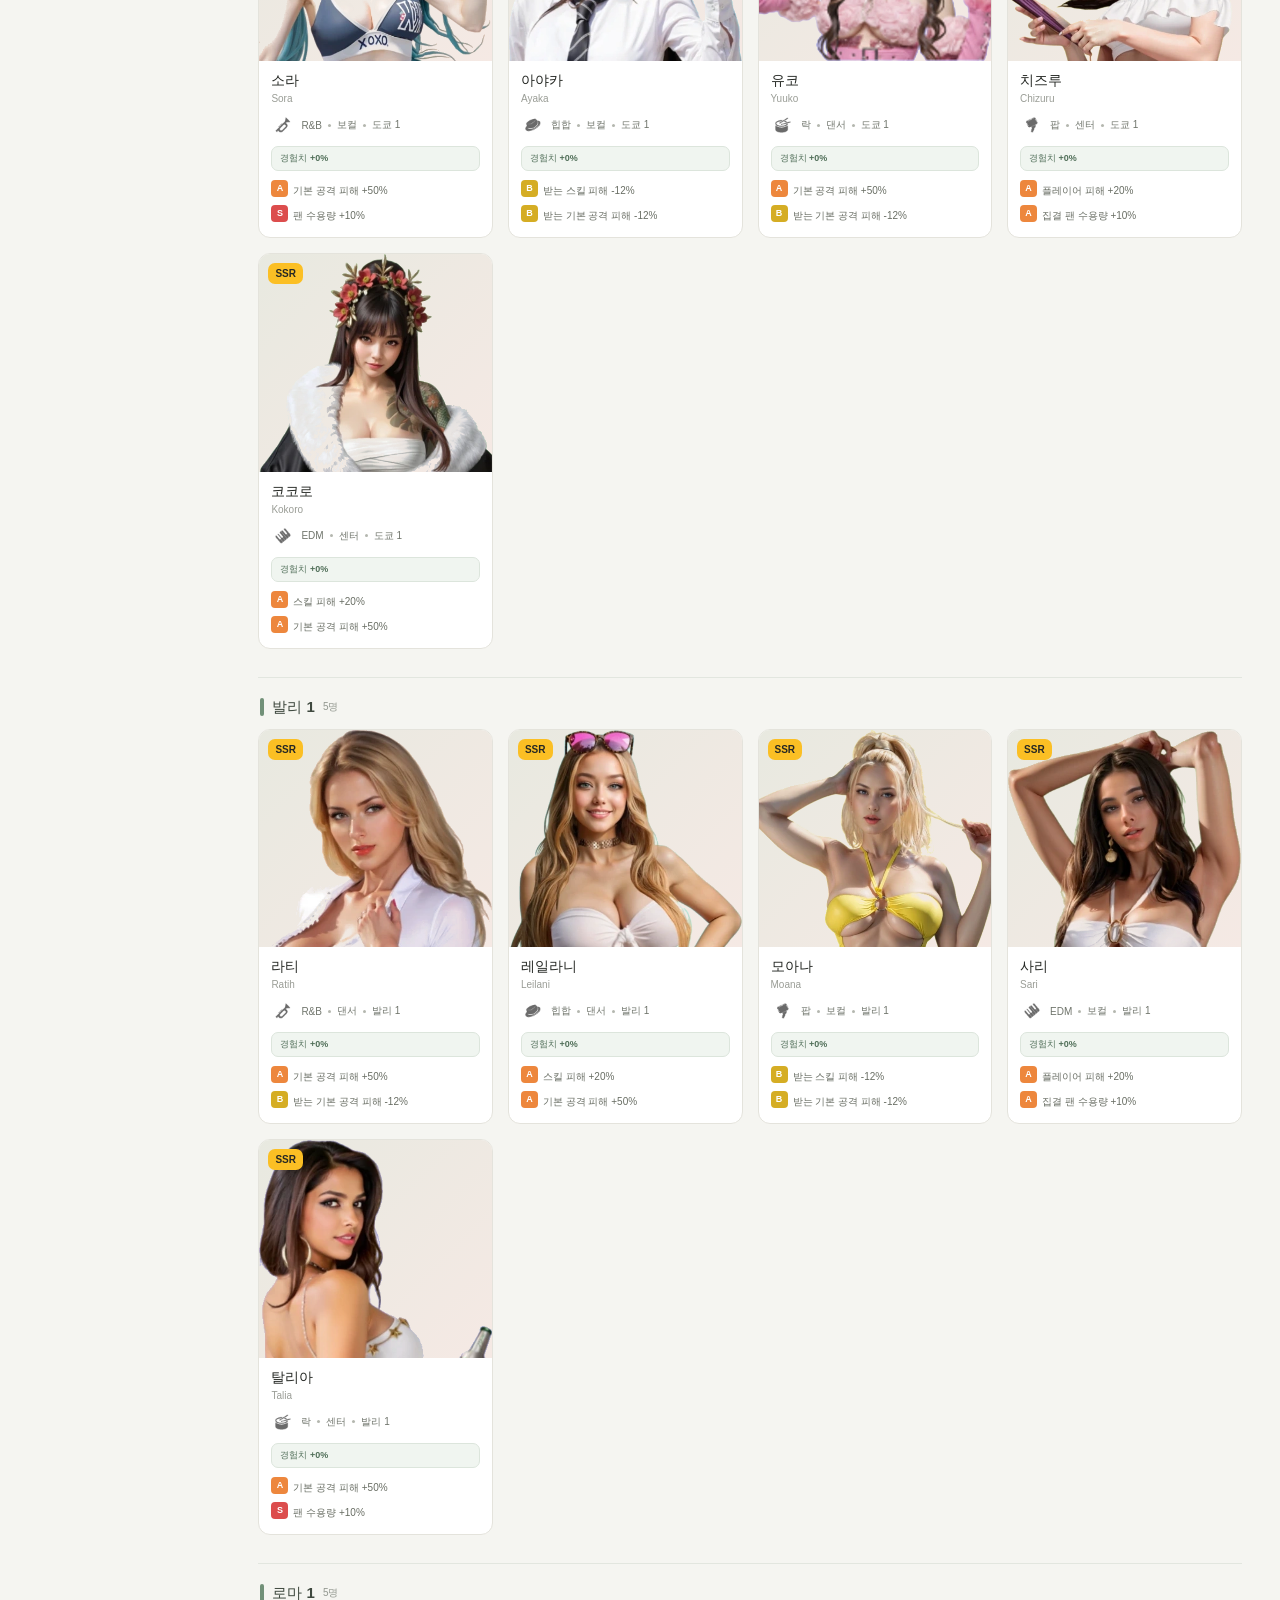
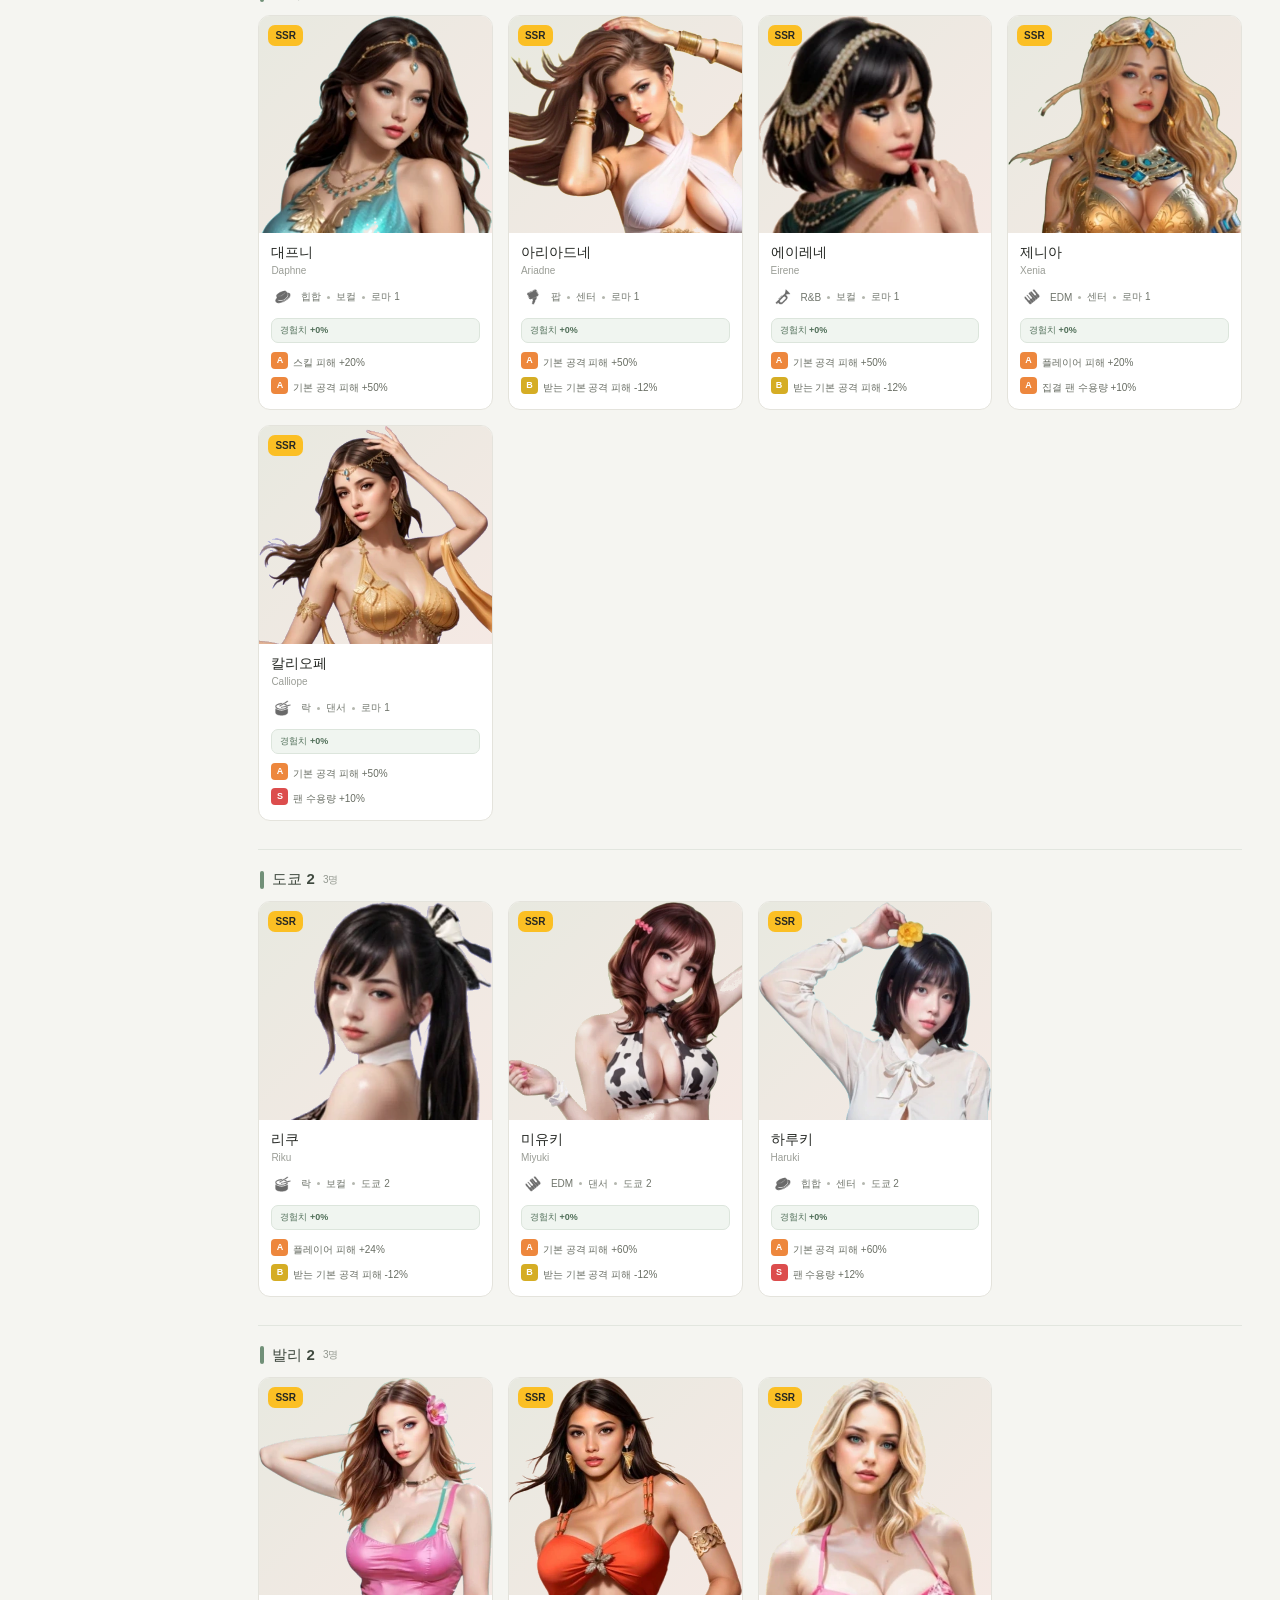
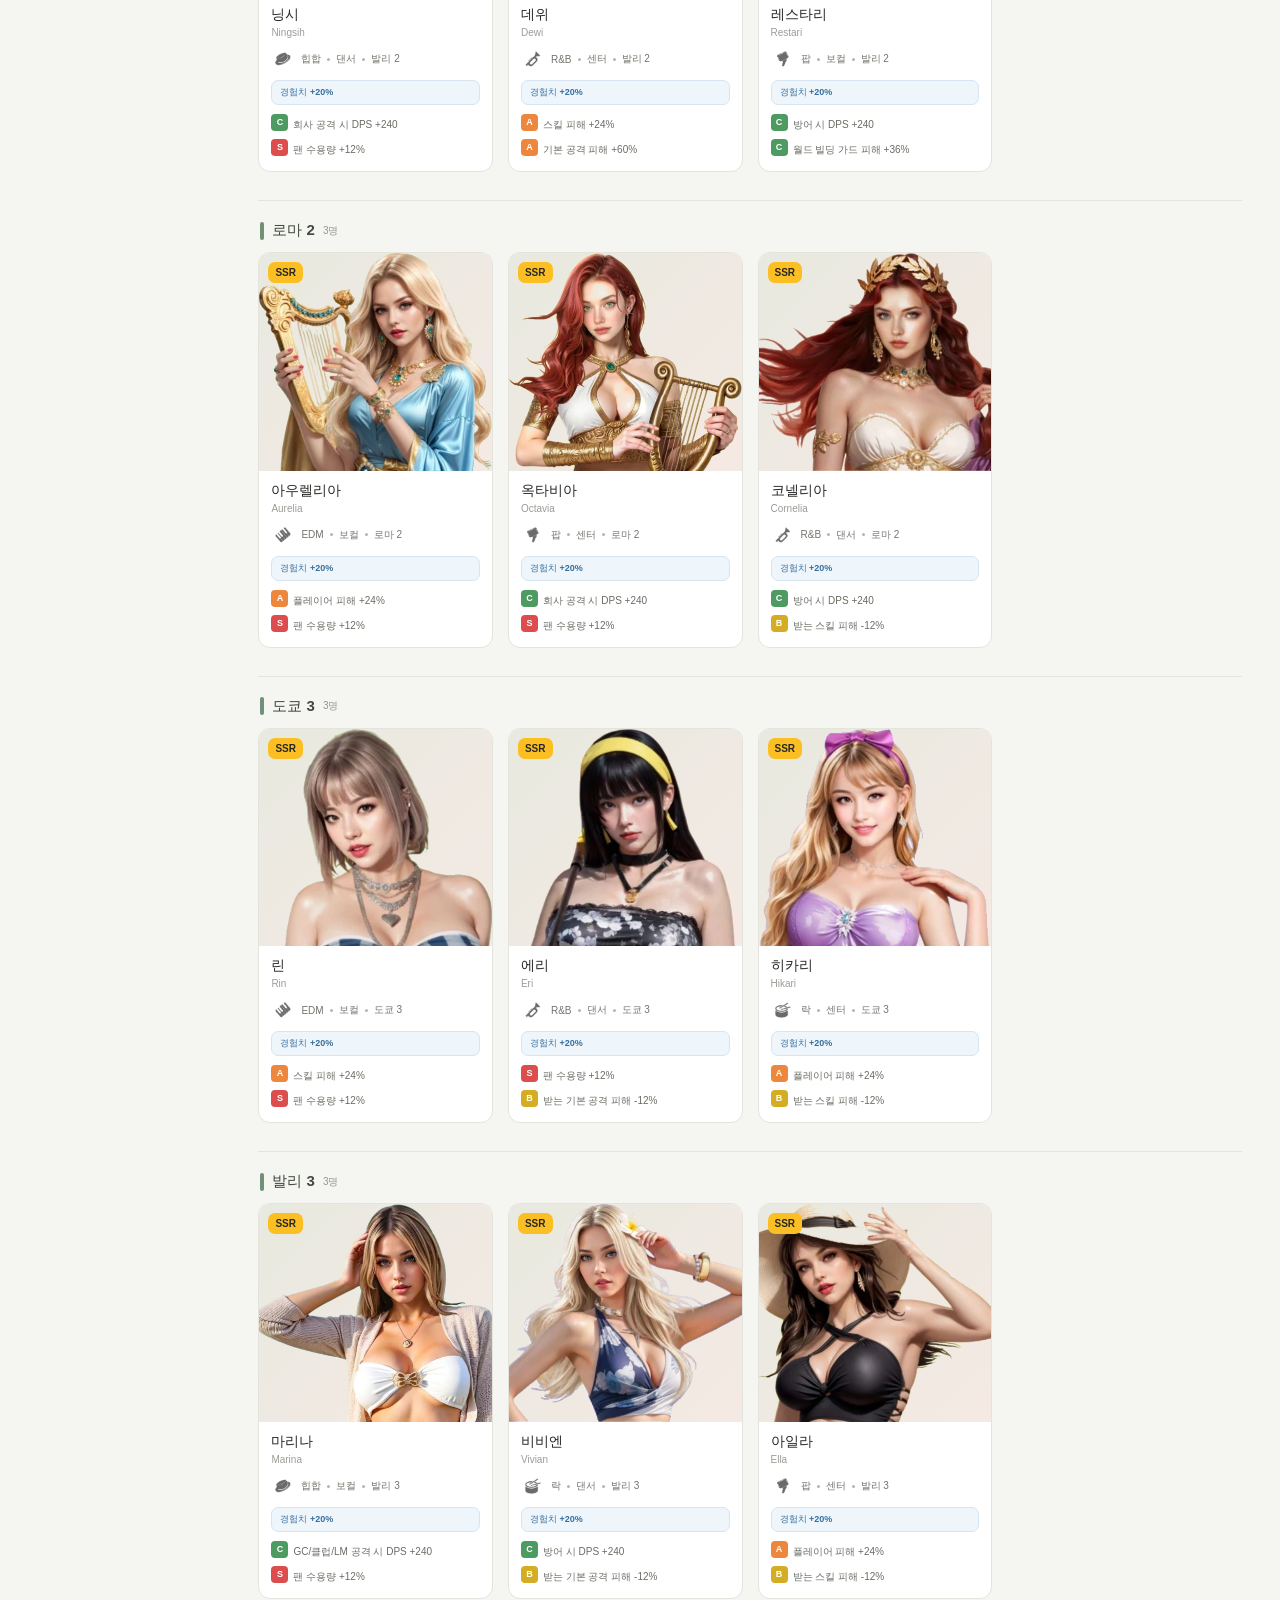
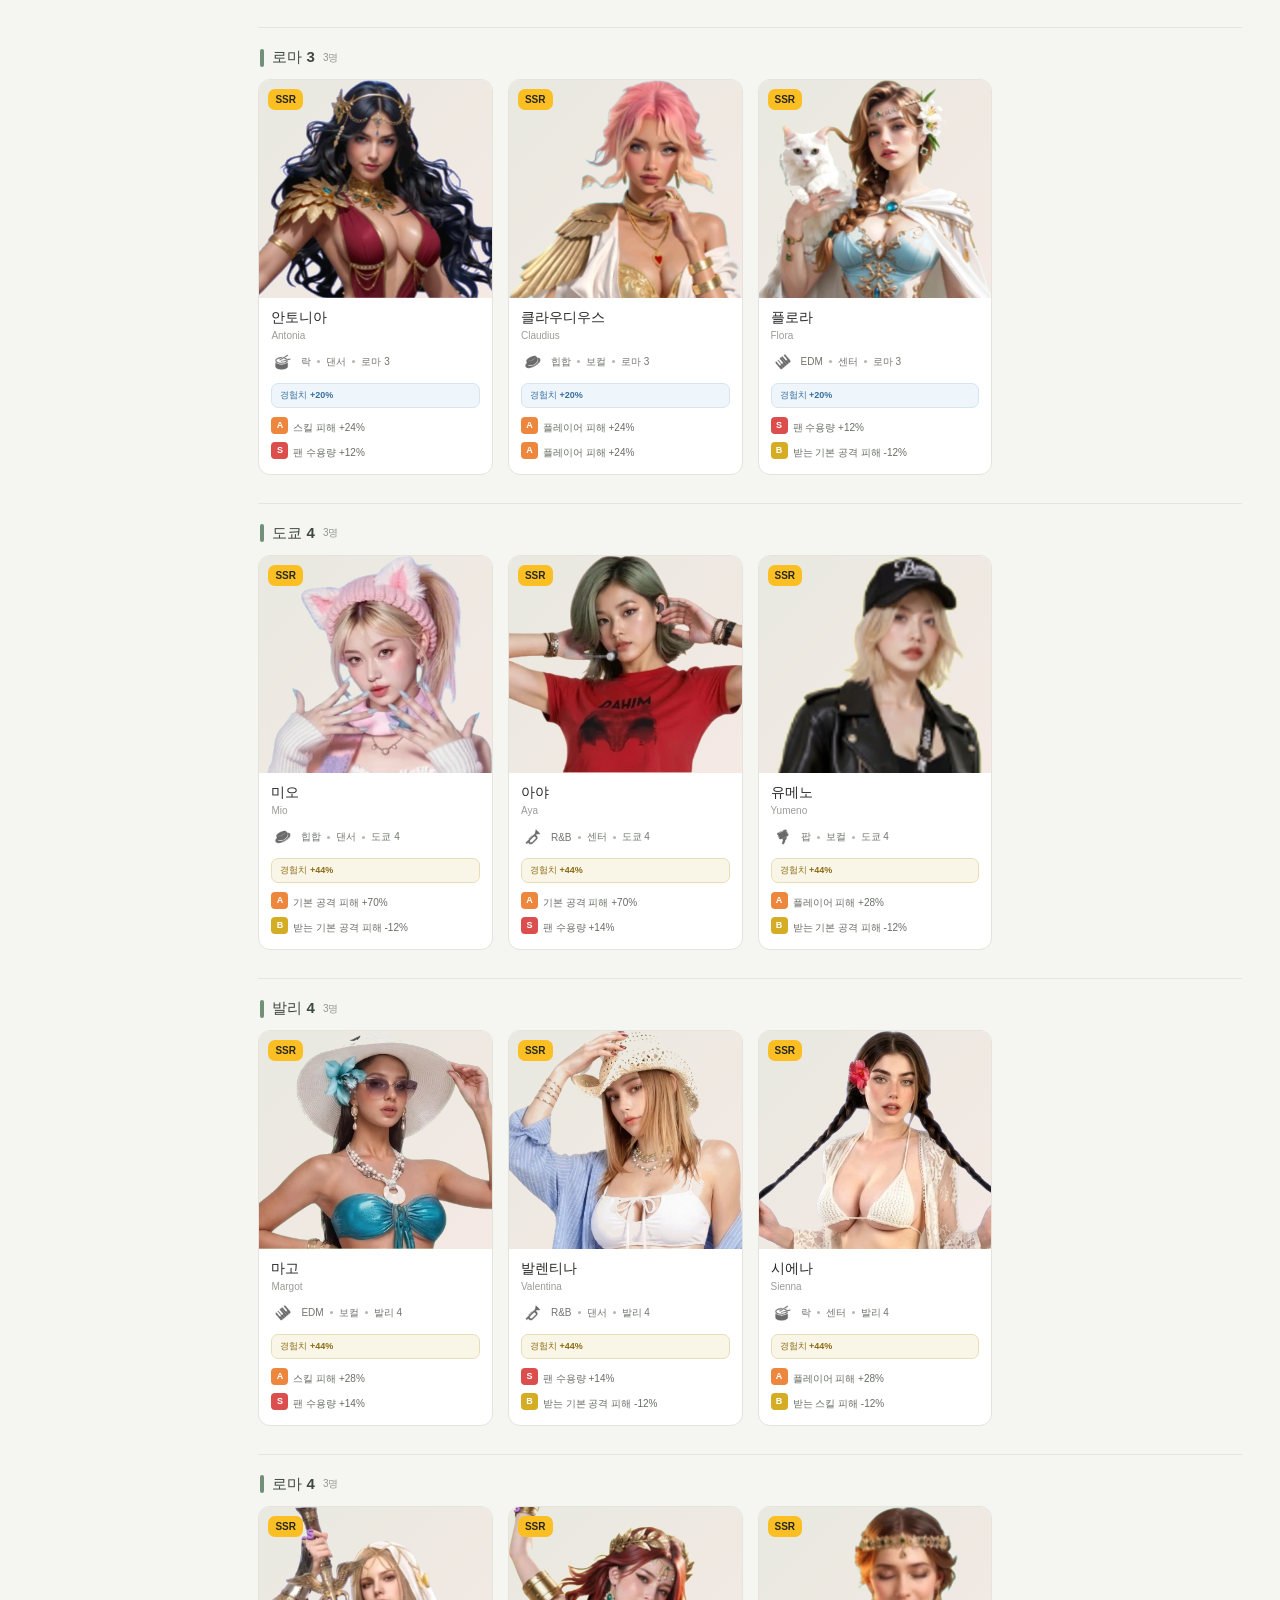
==== commit 550ca702: "Unify navigation across public pages" ====
--- a/index.html
+++ b/index.html
@@ -21,7 +21,7 @@
 <style>.sort-select{margin-left:auto}.season-groups{display:grid;gap:28px}.season-section+.season-section{padding-top:20px;border-top:1px solid #e2e6df}.season-title{display:flex;align-items:center;gap:8px;margin:0 2px 12px;color:#3f493f;font-size:15px}.season-title::before{content:"";width:4px;height:18px;border-radius:4px;background:#719078}.season-title small{color:#92978f;font-size:10px;font-weight:500}@media(max-width:580px){.sort-select{margin-left:0}}</style>
 <body>
   <div class="pages-layout">
-  <aside class="pages-sidebar"><a class="pages-brand" href="./"><span class="pages-brand-mark">TG</span><span><b>TOPGIRL</b><small>PUBLIC DIRECTORY</small></span></a><div class="pages-nav-label">PAGES</div><nav class="pages-nav" aria-label="페이지"><a class="active" href="./" aria-current="page"><span class="pages-nav-icon"><svg viewBox="0 0 24 24"><rect x="3" y="3" width="7" height="7" rx="1"/><rect x="14" y="3" width="7" height="7" rx="1"/><rect x="3" y="14" width="7" height="7" rx="1"/><rect x="14" y="14" width="7" height="7" rx="1"/></svg></span>아티스트</a><a href="./party-result.html"><span class="pages-nav-icon"><svg viewBox="0 0 24 24"><path d="M4 19V5M4 19h17M7 15l4-4 3 2 6-7"/><circle cx="20" cy="6" r="1"/></svg></span>파티 편성</a><a href="./favorites.html"><span class="pages-nav-icon"><svg viewBox="0 0 24 24"><path d="M20.84 4.61a5.5 5.5 0 0 0-7.78 0L12 5.67l-1.06-1.06a5.5 5.5 0 0 0-7.78 7.78l1.06 1.06L12 21.23l7.78-7.78 1.06-1.06a5.5 5.5 0 0 0 0-7.78z"/></svg></span>선호 캐릭터</a><a href="./level-plan.html"><span class="pages-nav-icon"><svg viewBox="0 0 24 24"><path d="M9.937 15.5A2 2 0 0 0 8.5 14.063l-6.135-1.582a.5.5 0 0 1 0-.962L8.5 9.936A2 2 0 0 0 9.937 8.5l1.582-6.135a.5.5 0 0 1 .963 0L14.063 8.5A2 2 0 0 0 15.5 9.937l6.135 1.581a.5.5 0 0 1 0 .964L15.5 14.063a2 2 0 0 0-1.437 1.437l-1.582 6.135a.5.5 0 0 1-.963 0zM20 3v4M22 5h-4M4 17v2M5 18H3"/></svg></span>육성 계산</a></nav><div class="pages-sidebar-note">공개 아티스트 정보와 공유 결과</div></aside>
+  <aside class="pages-sidebar"><a class="pages-brand" href="./"><span class="pages-brand-mark">TG</span><span><b>TOPGIRL</b><small>PUBLIC DIRECTORY</small></span></a><div class="pages-nav-label">PAGES</div><nav class="pages-nav" aria-label="페이지"><a href="./" class="active" aria-current="page"><span class="pages-nav-icon"><svg viewBox="0 0 24 24"><rect x="3" y="3" width="7" height="7" rx="1"/><rect x="14" y="3" width="7" height="7" rx="1"/><rect x="3" y="14" width="7" height="7" rx="1"/><rect x="14" y="14" width="7" height="7" rx="1"/></svg></span>아티스트</a><a href="./party-result.html"><span class="pages-nav-icon"><svg viewBox="0 0 24 24"><path d="M4 19V5M4 19h17M7 15l4-4 3 2 6-7"/><circle cx="20" cy="6" r="1"/></svg></span>편성 계획</a><a href="./growth-plan.html"><span class="pages-nav-icon"><svg viewBox="0 0 24 24"><circle cx="12" cy="12" r="8"/><circle cx="12" cy="12" r="3"/><path d="M12 2v3M22 12h-3M12 22v-3M2 12h3"/></svg></span>육성 계획</a><a href="./favorites.html"><span class="pages-nav-icon"><svg viewBox="0 0 24 24"><path d="M20.84 4.61a5.5 5.5 0 0 0-7.78 0L12 5.67l-1.06-1.06a5.5 5.5 0 0 0-7.78 7.78l1.06 1.06L12 21.23l7.78-7.78 1.06-1.06a5.5 5.5 0 0 0 0-7.78z"/></svg></span>선호 캐릭터</a><a href="./level-plan.html"><span class="pages-nav-icon"><svg viewBox="0 0 24 24"><path d="M9.937 15.5A2 2 0 0 0 8.5 14.063l-6.135-1.582a.5.5 0 0 1 0-.962L8.5 9.936A2 2 0 0 0 9.937 8.5l1.582-6.135a.5.5 0 0 1 .963 0L14.063 8.5A2 2 0 0 0 15.5 9.937l6.135 1.581a.5.5 0 0 1 0 .964L15.5 14.063a2 2 0 0 0-1.437 1.437l-1.582 6.135a.5.5 0 0 1-.963 0zM20 3v4M22 5h-4M4 17v2M5 18H3"/></svg></span>육성 계산</a><a href="./calendar.html"><span class="pages-nav-icon"><svg viewBox="0 0 24 24"><rect x="3" y="5" width="18" height="16" rx="2"/><path d="M16 3v4M8 3v4M3 10h18"/></svg></span>일정</a></nav><div class="pages-sidebar-note">공개 아티스트 정보와 공유 결과</div></aside>
   <main class="shell">
     <section class="heading"><div><div class="eyebrow">ARTIST DATABASE</div><h1>아티스트</h1><p class="sub">아티스트 정보를 검색하고 필터링해 보세요.</p></div><div class="count"><b id="count">—</b>명</div></section>
     <section class="filters" aria-label="아티스트 필터"><input class="search" id="query" type="search" placeholder="이름, 그룹 검색" aria-label="이름 또는 그룹 검색"><div class="filter-row"><span class="filter-title">필터</span><details class="multi" id="rank-filter"><summary>등급 전체</summary><div class="menu" id="rank-options"></div></details><select class="filter-select" id="genre"><option value="">장르 전체</option></select><select class="filter-select" id="role"><option value="">역할 전체</option></select><details class="multi" id="season-filter"><summary>시즌 전체</summary><div class="menu" id="season-options"></div></details><select class="filter-select" id="skill"><option value="">스킬 종류 전체</option></select></div></section>
@@ -31,8 +31,7 @@
   <div class="modal" id="modal" role="dialog" aria-modal="true" aria-label="아티스트 정보"><article class="dialog" id="dialog"></article></div>
   </div>
   <script>
-    const $=s=>document.querySelector(s);let artists=[];if(!document.querySelector('.pages-nav a[href="./calendar.html"]'))document.querySelector(".pages-nav")?.insertAdjacentHTML("beforeend",'<a href="./calendar.html"><span class="pages-nav-icon"><svg viewBox="0 0 24 24"><rect x="3" y="5" width="18" height="16" rx="2"/><path d="M16 3v4M8 3v4M3 10h18"/></svg></span>일정</a>');
-    const rankOrder={UR:0,SSR:1,SR:2,R:3},rankColors={UR:"#ff6b6b",SSR:"#fbbf24",SR:"#8b5cf6",R:"#3b85f6"};
+    const $=s=>document.querySelector(s);let artists=[];    const rankOrder={UR:0,SSR:1,SR:2,R:3},rankColors={UR:"#ff6b6b",SSR:"#fbbf24",SR:"#8b5cf6",R:"#3b85f6"};
     const skillTiers={gold_gathering_speed_increase:"D",drive_speed_increase:"D",basic_attack_damage_reduction:"B",skill_damage_reduction:"B",conditional_dps:"C",skill_damage_increase:"A",world_building_guard_damage_increase:"C",rally_fan_capacity_increase:"A",fan_capacity_increase:"S",player_damage_increase:"A",basic_attack_damage_increase:"A"},skillTierColors={S:"#dc4d4d",A:"#ed873d",B:"#d5ad24",C:"#4e9b62",D:"#4786c5"};
     const genreLabels={Pop:"팝",Rock:"락",EDM:"EDM","Hip Hop":"힙합","R&B":"R&B"},genreIconFiles={Pop:"pop.png",Rock:"rock.png",EDM:"edm.png","Hip Hop":"hip-hop.png","R&B":"r-and-b.png"},specialtyLabels={"Augmentation dommage":"피해 증가","Dommage réduction":"피해 감소","Solo car":"단독 차량",Mixte:"혼합","HQ defense":"본부 방어",Rassemblement:"집결","Vitesse de conduite":"운전 속도","Économie":"경제"};
     const experienceBonusByName={"Alice":0,"Anna":20,"Antonia":20,"Anya":0,"Aoi":100,"Arashi":72.8,"Ariadne":0,"Audrey":0,"Aurelia":20,"Aurora":0,"Avery":0,"Aya":44,"Ayaka":0,"Bella":0,"Brooklyn":0,"Calliope":0,"Caroline":0,"Cassia":100,"Chizuru":0,"Cindy":0,"Claire":0,"Claudius":20,"Cornelia":20,"Daphne":0,"Dewi":20,"Diah":100,"Eirene":0,"Elame":72.8,"Ella":20,"Eri":20,"Everly":0,"Flora":20,"Hana":72.8,"Haruki":0,"Hestia":0,"Hikari":20,"Julia":0,"Kalani":100,"Keisha":20,"Kelly":0,"Kendell":44,"Kesnia":0,"Kokoro":0,"Layla":72.8,"Leilani":0,"Longkui":20,"Margot":44,"Marina":20,"Megan":0,"Mellissa":0,"Mio":44,"Miyuki":0,"Mizakura":72.8,"Moana":0,"Momona":72.8,"Momosaki":72.8,"Monica":20,"Natasha":0,"Nephthys":72.8,"Ningsih":20,"Nora":0,"Nova":0,"Octavia":20,"Paisley":0,"Ratih":0,"Rena":72.8,"Restari":20,"Riku":0,"Rin":20,"Rosemary":0,"Ruby":0,"Sari":0,"Savannah":0,"Serena":100,"Shiori":100,"Sienna":44,"Skylar":0,"Sloane":44,"Sora":0,"Talia":0,"Tanya":100,"Valentina":44,"Valerie":44,"Venalia":100,"Vivian":20,"Xenia":0,"Yukine":100,"Yumeno":44,"Yuuko":0,"Zendaya":0};
@@ -65,7 +64,6 @@
     ['#query','#genre','#role','#skill'].forEach(id=>$(id).addEventListener('input',render));$('#modal').addEventListener('click',e=>{if(e.target===$('#modal'))close()});
     fetch('./artists.json').then(r=>{if(!r.ok)throw new Error();return r.json()}).then(data=>{artists=data;multiMenu('rank-options',['R','SR','SSR','UR'],null,rankColors,['R','SR','SSR']);const seasons=seasonOptions();multiMenu('season-options',seasons,null,null,loadSavedSeasons(seasons));updateMultiLabel('season-options',false,false);fillSelect('#genre',['Hip Hop','R&B','Rock','Pop','EDM'],v=>genreLabels[v]);fillSelect('#role',['보컬','댄서','센터']);fillSelect('#skill',['피해 증가','피해 감소','경제/골드 수집','이동/차량 속도','조건부 DPS','집결/팬 수용량','팬 수용량']);render()}).catch(()=>{$('#status').className='error';$('#status').textContent='아티스트 데이터를 불러오지 못했습니다. GitHub Pages에서 사이트를 열었는지 확인해 주세요.'});
   </script>
-<script>if(!document.querySelector('.pages-nav a[href="./growth-plan.html"]'))document.querySelector('.pages-nav a[href="./favorites.html"]')?.insertAdjacentHTML("beforebegin",'<a href="./growth-plan.html"><span class="pages-nav-icon"><svg viewBox="0 0 24 24"><circle cx="12" cy="12" r="8"/><circle cx="12" cy="12" r="3"/><path d="M12 2v3M22 12h-3M12 22v-3M2 12h3"/></svg></span>육성 계획</a>');</script>
 </body>
 </html>
 
